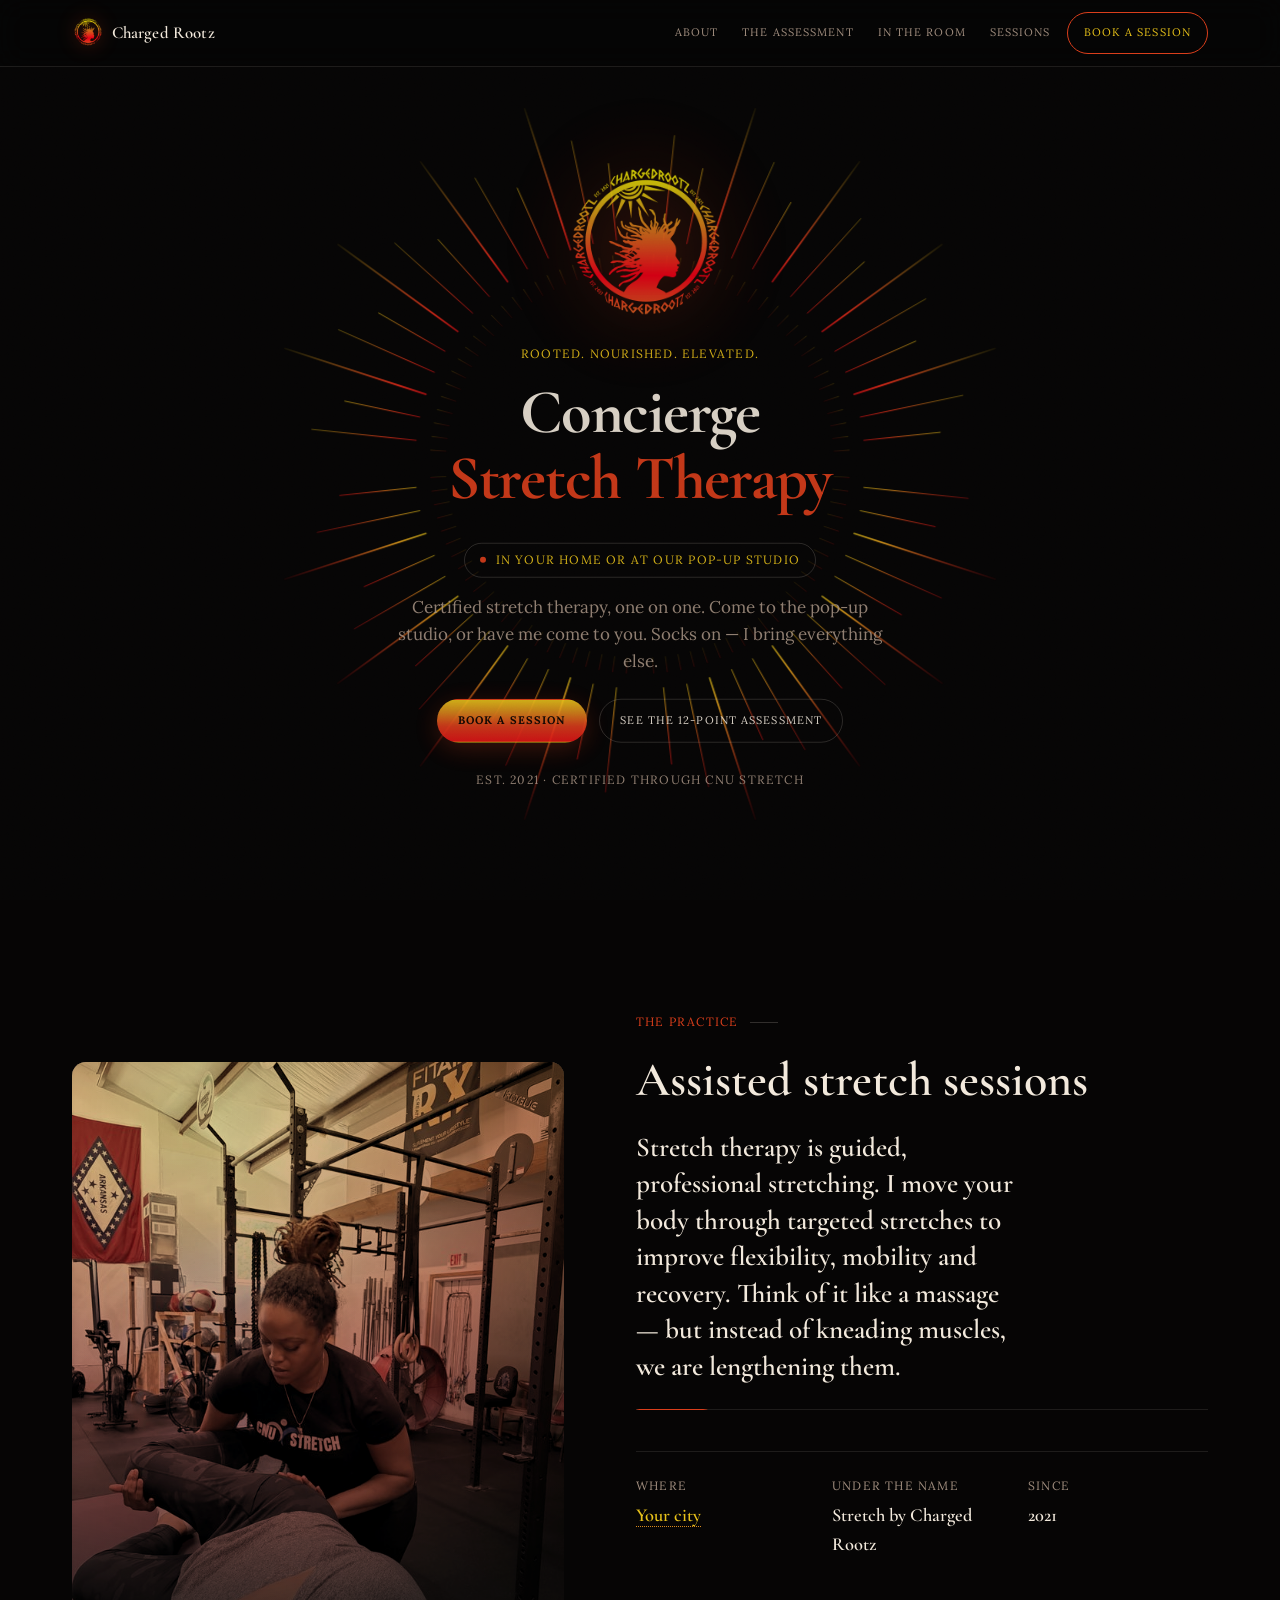
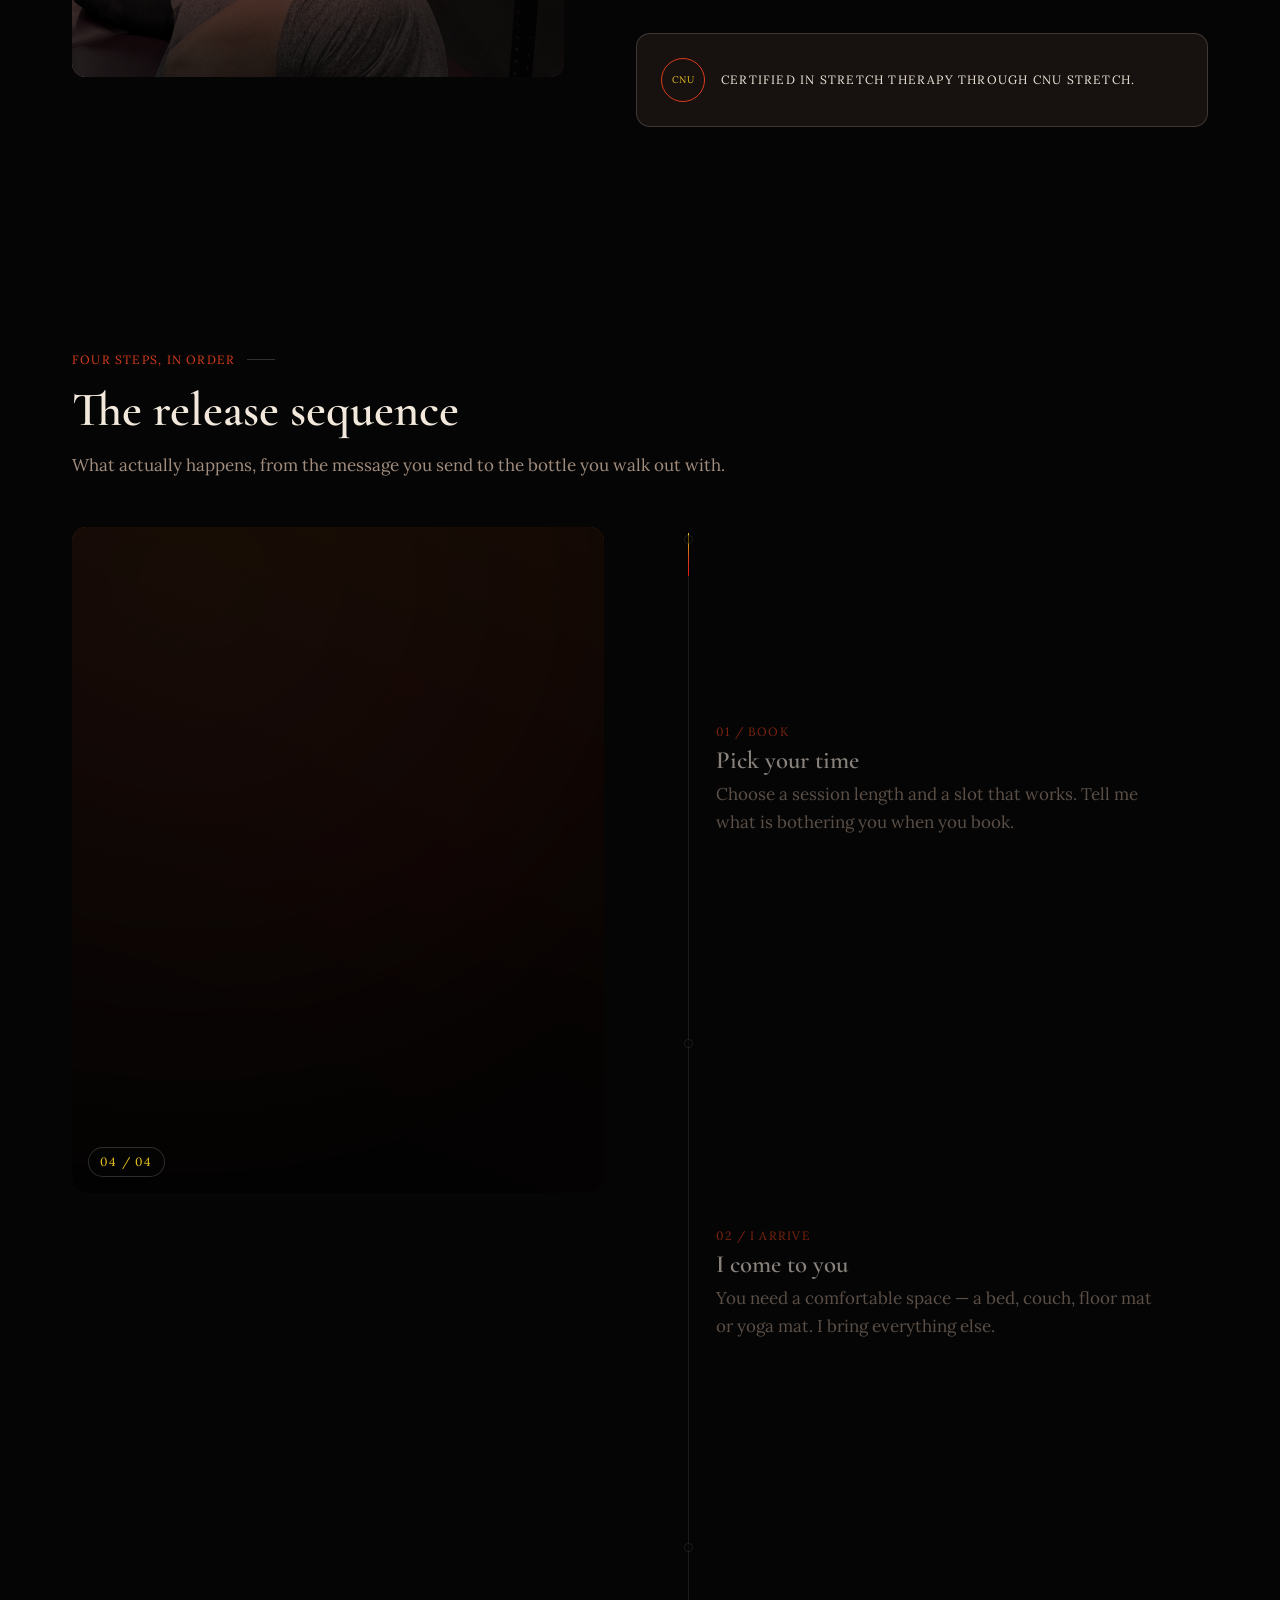
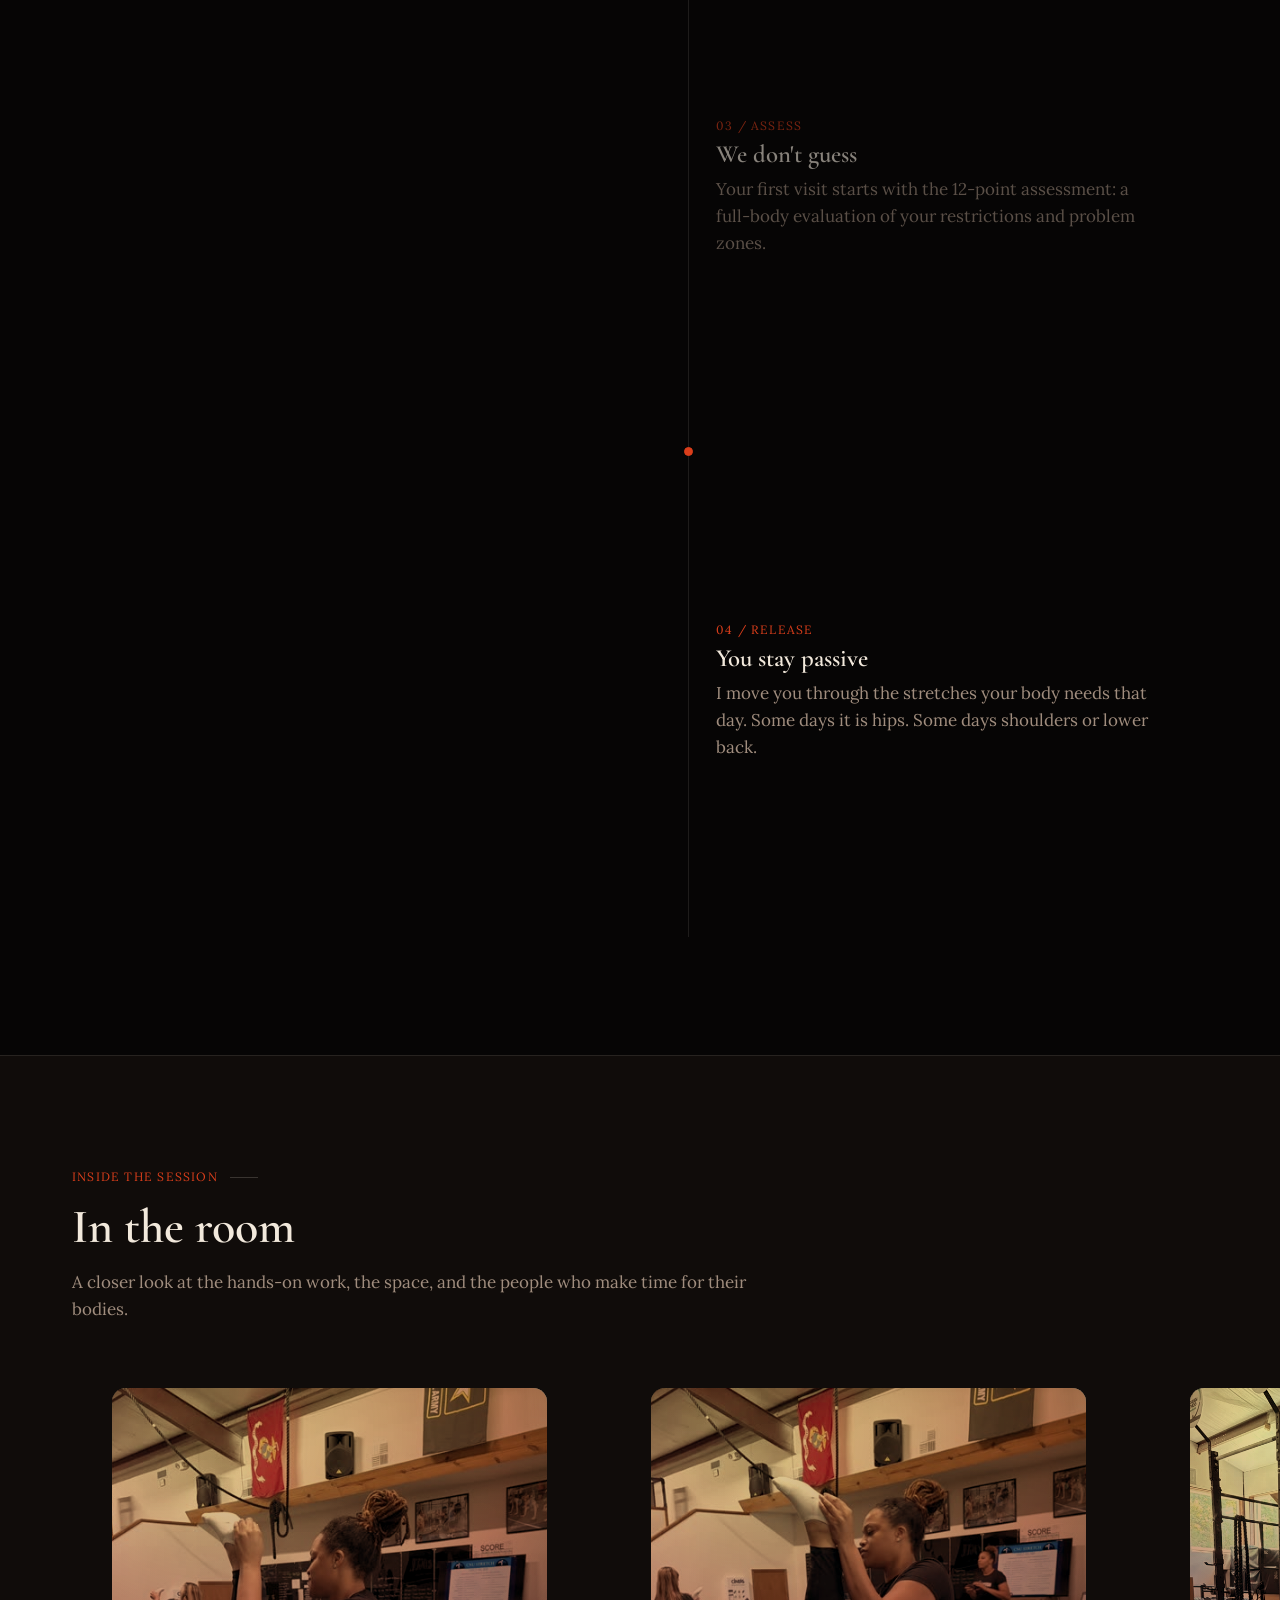
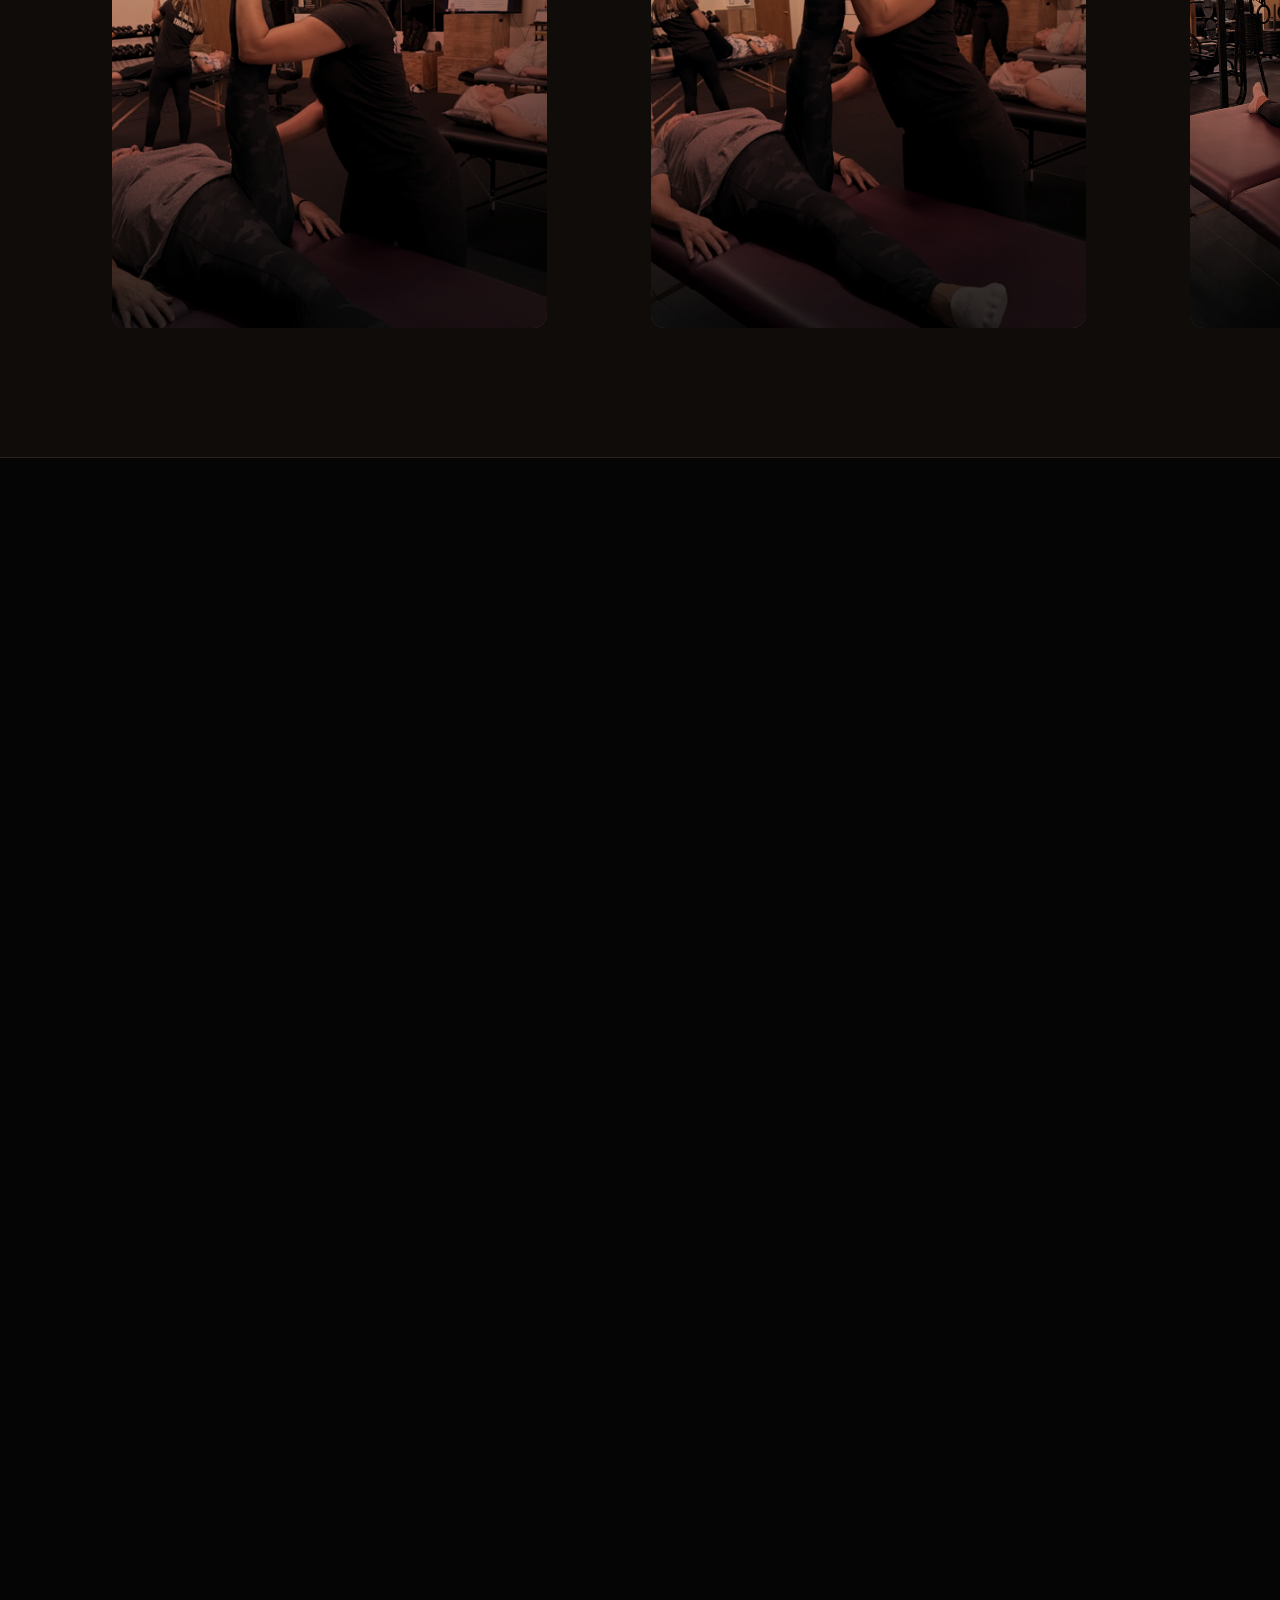
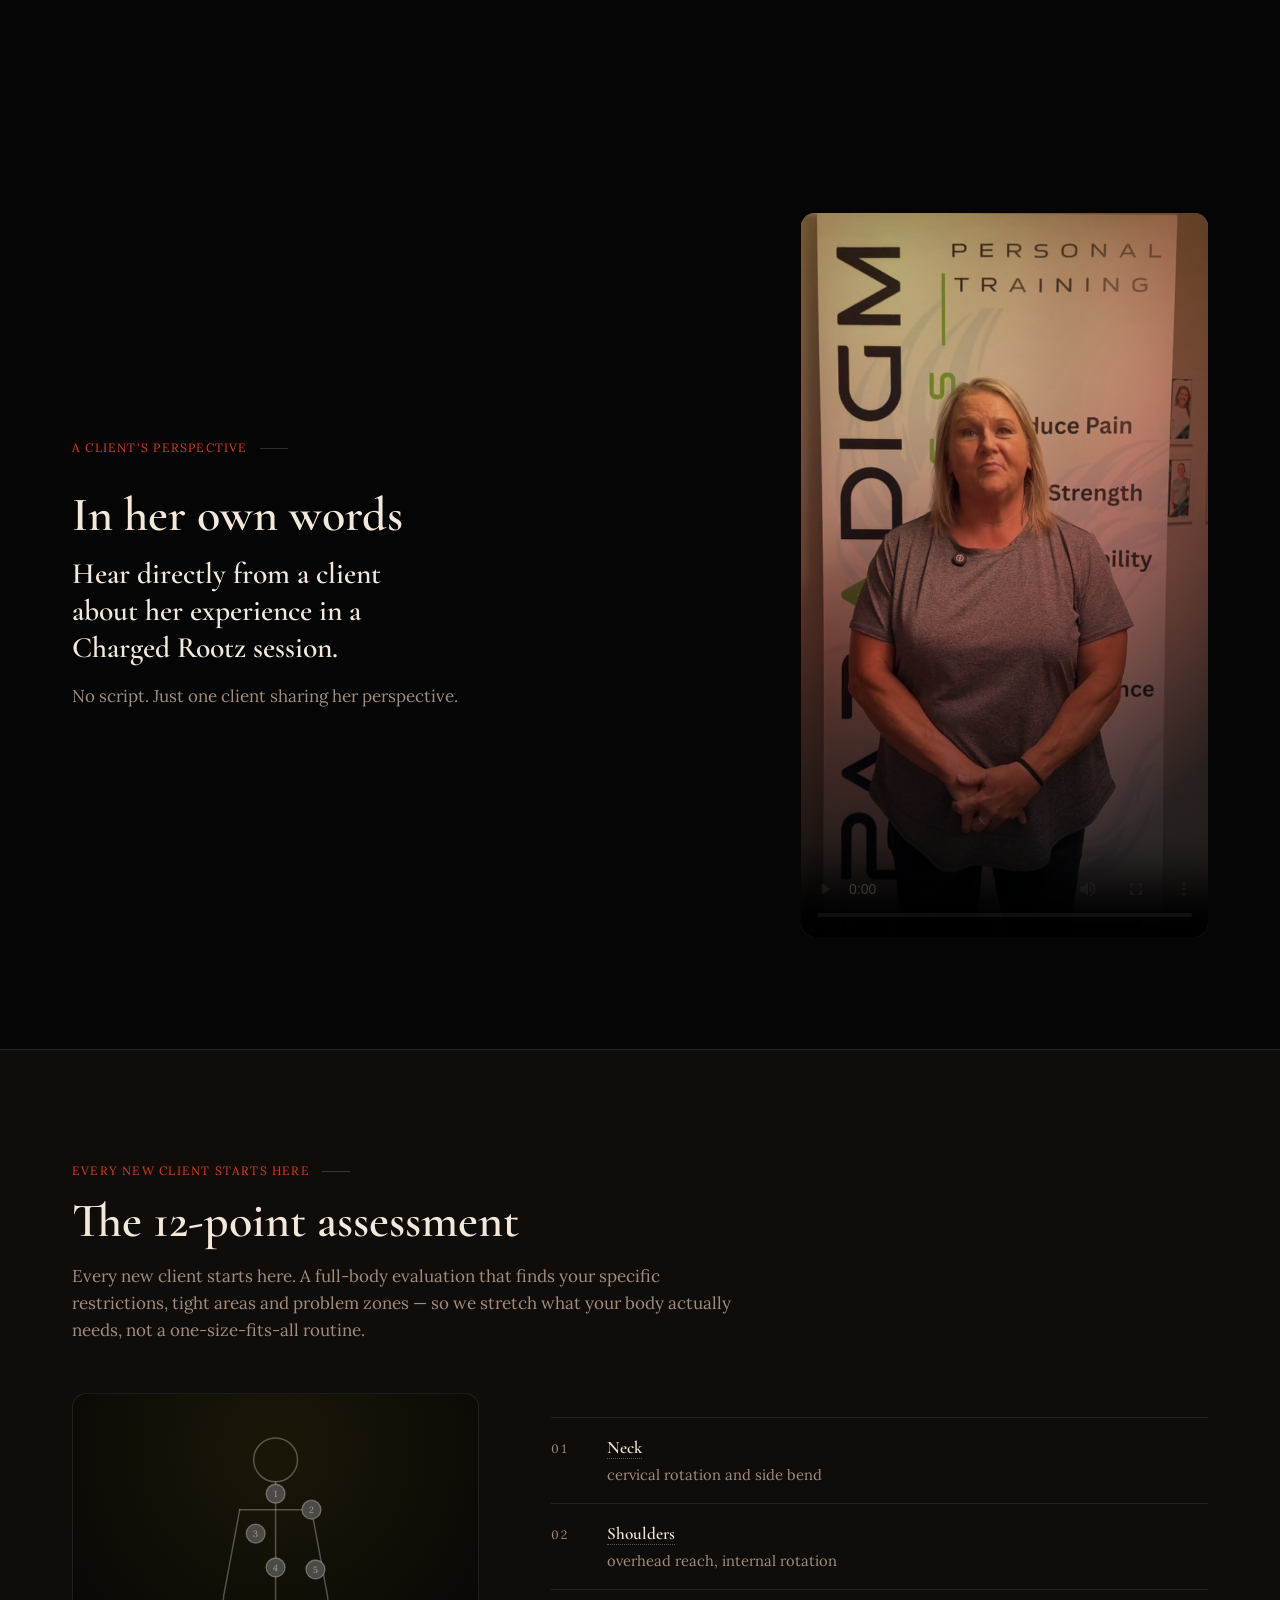
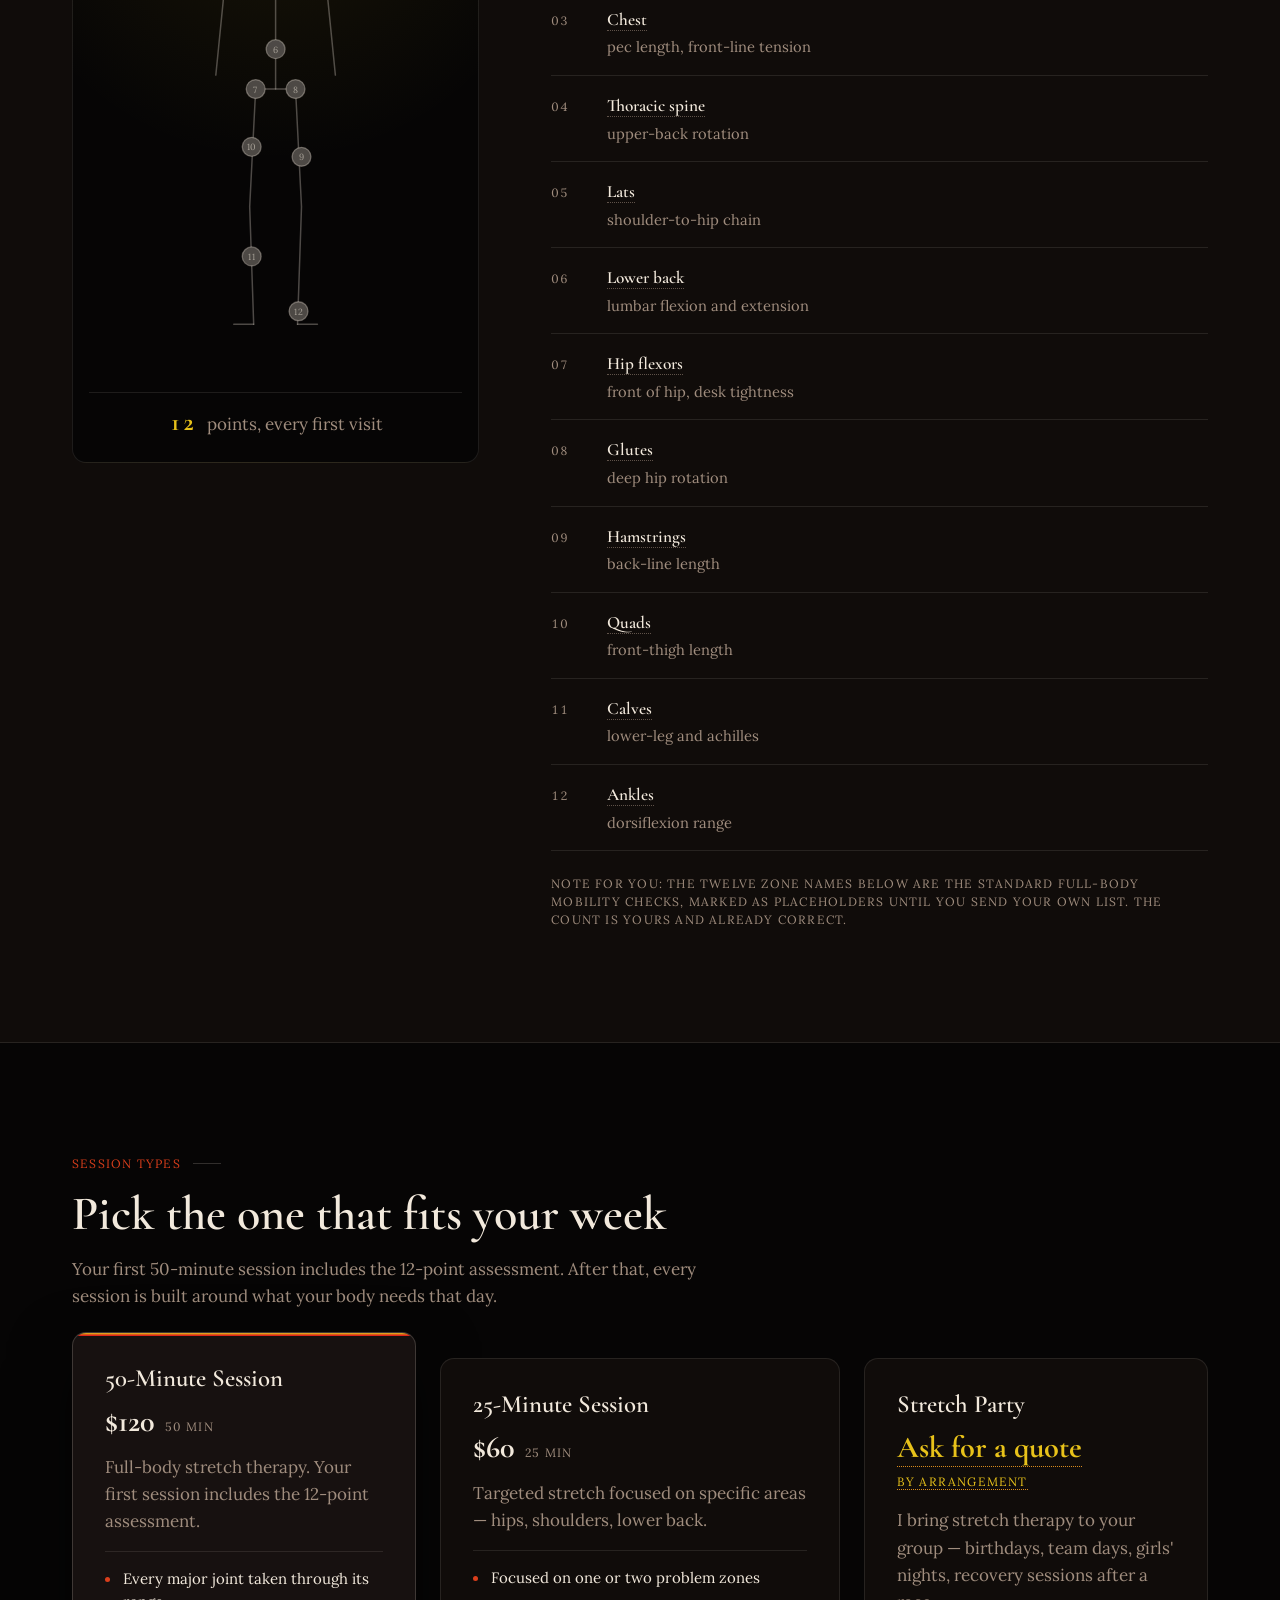
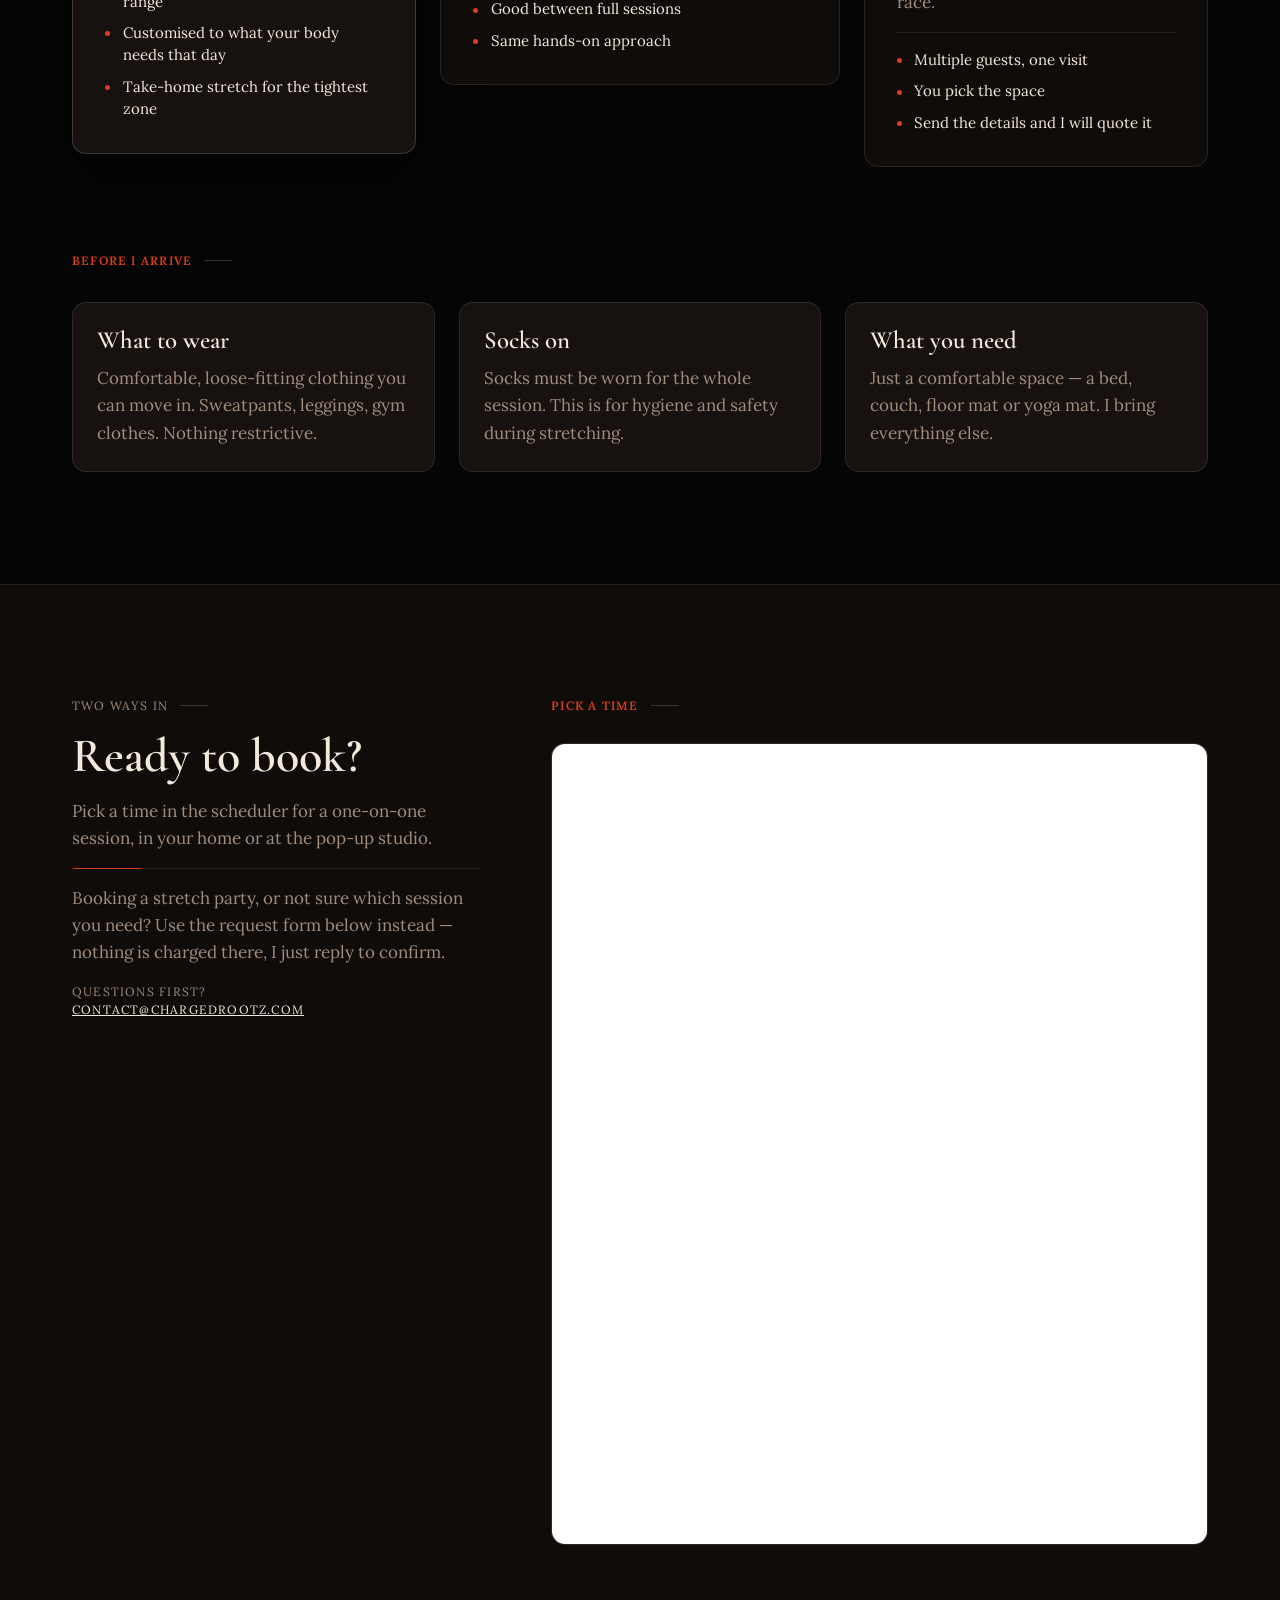
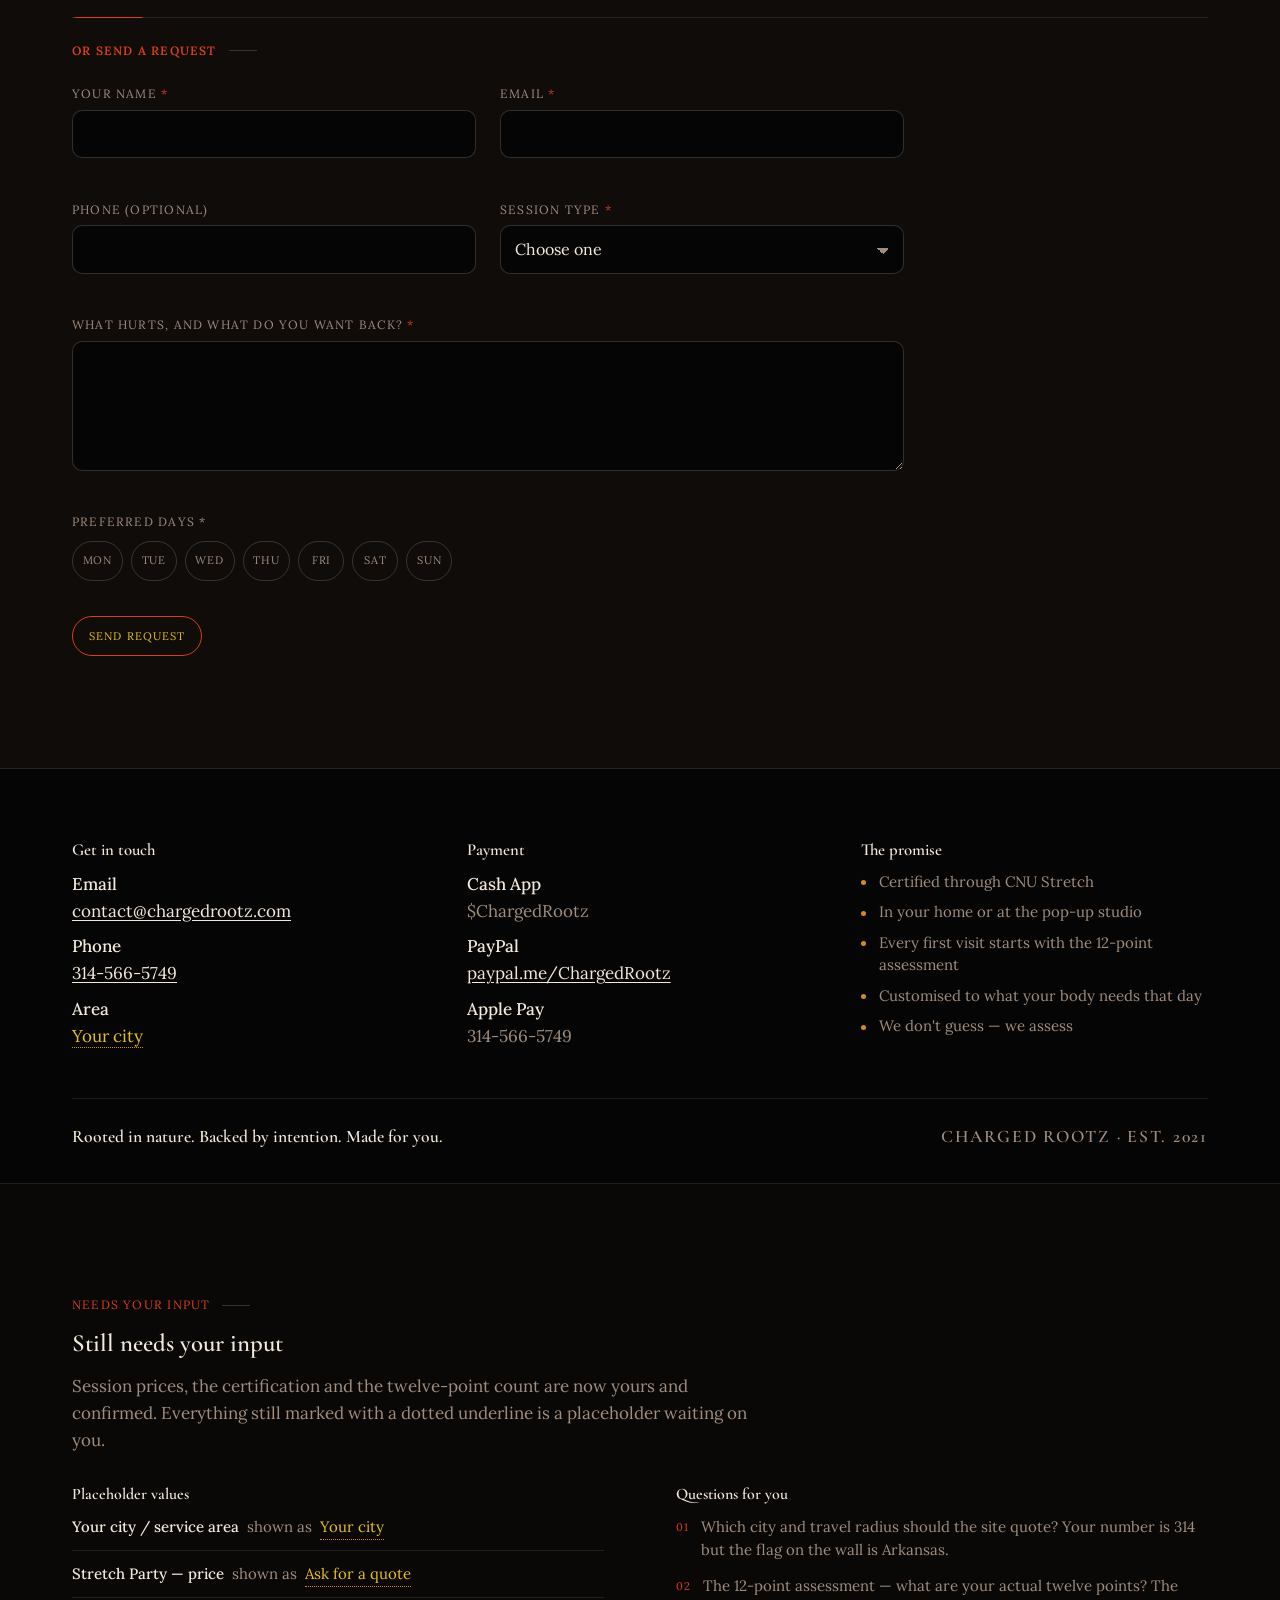
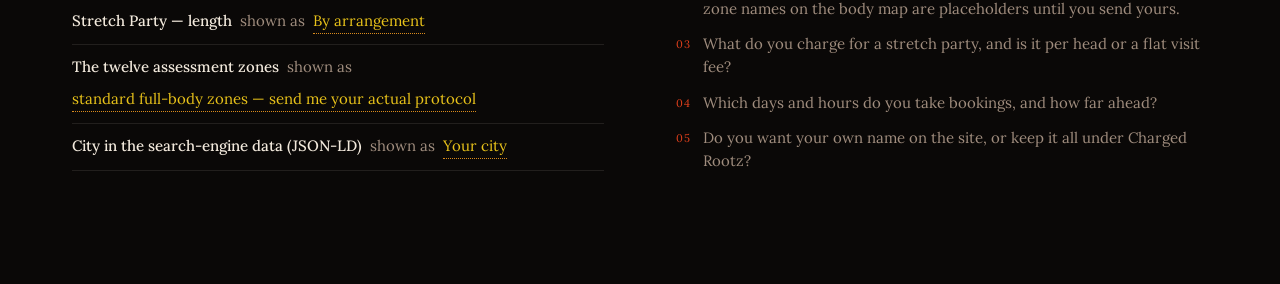
==== index.html @ 7d94127f "Add client media gallery and elegant typography" ====
<!doctype html>
<html lang="en" style="color-scheme:dark">
<head>
<meta charset="utf-8">
<meta name="viewport" content="width=device-width, initial-scale=1">
<!-- REVIEW BUILD ONLY - delete this line before going live on chargedrootz.com -->
<meta name="robots" content="noindex, nofollow">
<title>Charged Rootz — Concierge Stretch Therapy</title>
<meta name="description" content="Concierge stretch therapy in your home or at the pop-up studio. A certified stretch therapist moves your body through targeted stretches for flexibility, mobility and recovery. Every new client starts with a 12-point assessment.">
<meta name="theme-color" content="#060505">

<meta property="og:type" content="website">
<meta property="og:site_name" content="Charged Rootz">
<meta property="og:title" content="Charged Rootz — Concierge Stretch Therapy">
<meta property="og:description" content="In your home or at our pop-up studio. Rooted. Nourished. Elevated.">
<meta property="og:image" content="assets/img/logo-768.png">
<meta name="twitter:card" content="summary_large_image">
<meta name="twitter:title" content="Charged Rootz — Concierge Stretch Therapy">
<meta name="twitter:description" content="In your home or at our pop-up studio. Rooted. Nourished. Elevated.">
<meta name="twitter:image" content="assets/img/logo-768.png">

<link rel="icon" href="assets/img/logo-128.png" type="image/png">

<link rel="preconnect" href="https://fonts.googleapis.com">
<link rel="preconnect" href="https://fonts.gstatic.com" crossorigin>
<link href="https://fonts.googleapis.com/css2?family=Cormorant+Garamond:wght@500;600;700&family=Lora:wght@400;500;600;700&display=swap" rel="stylesheet">

<link rel="stylesheet" href="assets/css/ember.css">

<link rel="preload" as="image" href="assets/img/logo-alpha-768.png" fetchpriority="high">

<script>
/* Pre-hide the hero so the ignition timeline cannot flash unstyled content.
   Skipped entirely under reduced motion, and released by a failsafe timer if
   GSAP never arrives — the hero must never be permanently blank. */
(function () {
  var mq = window.matchMedia && window.matchMedia("(prefers-reduced-motion: reduce)");
  if (mq && mq.matches) { return; }
  var el = document.documentElement;
  el.className += " pre-ignite";
  setTimeout(function () { el.classList.remove("pre-ignite"); }, 1600);
})();
</script>

<!-- Motion libraries. Deferred: nothing on this page depends on them for content. -->
<script src="assets/vendor/gsap.min.js" defer></script>
<script src="assets/vendor/ScrollTrigger.min.js" defer></script>
<script src="assets/vendor/lenis.min.js" defer></script>

<script type="application/ld+json">
{
  "@context": "https://schema.org",
  "@graph": [
    {
      "@type": "LocalBusiness",
      "@id": "#chargedrootz",
      "name": "Charged Rootz",
      "slogan": "Rooted. Nourished. Elevated.",
      "description": "Concierge stretch therapy, delivered in the customer's own home or at the pop-up studio.",
      "foundingDate": "2021",
      "email": "contact@chargedrootz.com",
      "telephone": "+1-314-566-5749",
      "image": "assets/img/logo-768.png",
      "priceRange": "$60-$120",
      "address": {
        "@type": "PostalAddress",
        "addressLocality": "Your city",
        "addressCountry": "US"
      },
      "paymentAccepted": "Cash App, PayPal, Apple Pay"
    },
    {
      "@type": "Service",
      "name": "Stretch by Charged Rootz",
      "serviceType": "Stretch therapy",
      "provider": { "@id": "#chargedrootz" },
      "description": "Concierge stretch therapy delivered at the customer's own location by a therapist certified through CNU Stretch. Every new client begins with a 12-point full-body assessment.",
      "areaServed": { "@type": "City", "name": "Your city" },
      "hasOfferCatalog": {
        "@type": "OfferCatalog",
        "name": "Stretch therapy sessions",
        "itemListElement": [
          { "@type": "Offer", "name": "50-Minute Session", "price": "120", "priceCurrency": "USD",
            "description": "Full-body stretch therapy. First session includes the 12-point assessment." },
          { "@type": "Offer", "name": "25-Minute Session", "price": "60", "priceCurrency": "USD",
            "description": "Targeted stretch focused on specific areas." }
        ]
      }
    }
  ]
}
</script>

<style>
/* pre-ignition: hero children wait for the timeline (see head guard) */
.pre-ignite .hero__sun,
.pre-ignite .hero__logo,
.pre-ignite .hero__tag,
.pre-ignite .hero__h1,
.pre-ignite .hero__lede,
.pre-ignite .hero__concierge,
.pre-ignite .hero__cta,
.pre-ignite .hero__meta{opacity:0}

/* ---------- hero ---------- */
.hero{
  position:relative;
  min-height:calc(100svh - var(--chrome));
  display:grid;place-items:center;
  padding-block:var(--s-7) var(--s-8);
  overflow:hidden;
  text-align:center;
}
.hero::after{ /* deep ember floor, keeps the corona from floating */
  content:"";position:absolute;inset:auto 0 0 0;height:38%;
  background:linear-gradient(180deg,rgba(6,5,5,0),rgba(6,5,5,.9) 60%,var(--void));
  pointer-events:none;
}
.hero__inner{position:relative;z-index:2;display:grid;gap:var(--s-5);justify-items:center}
.hero__sun{
  position:absolute;z-index:1;top:50%;left:50%;
  width:min(148vw,900px);aspect-ratio:1;
  transform:translate(-50%,-58%);
  pointer-events:none;
}
@media (min-width:768px){ .hero__sun{transform:translate(-50%,-54%)} }
.corona-outer{animation:spin 90s linear infinite;transform-origin:300px 300px}
.corona-inner{animation:spin 140s linear infinite reverse;transform-origin:300px 300px}
@keyframes spin{to{transform:rotate(360deg)}}

.hero__logo{
  width:clamp(150px,32vw,246px);height:auto;
  filter:drop-shadow(0 0 46px rgba(218,62,27,.42));
}
.hero__tag{color:var(--gold)}
.hero__h1{font-size:var(--t-hero);max-width:15ch}
.hero__h1 em{font-style:normal;color:var(--flame)}
.hero__lede{color:var(--muted);max-width:46ch;margin-inline:auto}
.hero__cta{display:flex;flex-wrap:wrap;gap:var(--s-3);justify-content:center;margin-top:var(--s-2)}
.hero__meta{color:var(--muted);margin-top:var(--s-4)}

/* On a short laptop the stacked hero pushes "Book a session" under the fold.
   Tighten the mark and the vertical rhythm rather than shrinking the headline. */
@media (max-height:900px) and (min-width:768px){
  .hero{padding-block:var(--s-6) var(--s-6)}
  .hero__inner{gap:var(--s-4)}
  .hero__logo{width:clamp(120px,18vh,190px)}
  .hero__h1{font-size:clamp(2rem,6.4vw,3.9rem)}
  .hero__meta{margin-top:var(--s-3)}
}
@media (max-height:740px) and (min-width:768px){
  .hero__logo{width:clamp(96px,14vh,140px)}
  .hero__lede{max-width:56ch}
}

/* ---------- the practice ---------- */
.practice__grid{display:grid;gap:var(--s-6);align-items:center}
@media (min-width:900px){
  .practice__grid{grid-template-columns:minmax(0,.86fr) minmax(0,1fr);gap:var(--s-8)}
}
.practice__photo{aspect-ratio:4/5}
.practice__body{display:grid;gap:var(--s-5)}
.practice__quote{
  font-family:var(--f-display);font-weight:600;
  font-size:clamp(1.25rem,2.4vw,1.7rem);line-height:1.34;
  max-width:30ch;
}
.practice__quote span{color:var(--muted)}
.facts{display:grid;gap:var(--s-4);border-top:1px solid var(--hair);padding-top:var(--s-5)}
@media (min-width:520px){ .facts{grid-template-columns:repeat(3,minmax(0,1fr))} }
.fact dt{color:var(--muted);font-family:var(--f-micro);font-size:var(--t-micro);
  letter-spacing:.1em;text-transform:uppercase;margin-bottom:.35rem}
.fact dd{margin:0;font-family:var(--f-display);font-weight:600;font-size:1.15rem}

/* ---------- release sequence ---------- */
.seq{display:grid;gap:var(--s-6);margin-top:var(--s-7)}
@media (min-width:900px){
  .seq{grid-template-columns:minmax(0,1fr) minmax(0,1fr);gap:var(--s-8);align-items:start}
}
.seq__visual{position:relative}
.seq__frames{position:relative;aspect-ratio:5/4;border-radius:var(--radius);overflow:hidden;background:var(--panel)}
@media (min-width:900px){ .seq__frames{aspect-ratio:4/5} }
.seq__frame{position:absolute;inset:0;opacity:0}
.seq__frame:first-child{opacity:1}
.seq__count{
  position:absolute;z-index:3;left:var(--s-4);bottom:var(--s-4);
  color:var(--gold);background:rgba(6,5,5,.66);
  border:1px solid var(--hair-2);border-radius:999px;padding:.3rem .7rem;
}
.seq__list{position:relative;padding-left:2.5rem}
.seq__spine{position:absolute;left:.75rem;top:.4rem;bottom:.4rem;width:1px;background:var(--hair)}
.seq__spine-fill{
  position:absolute;inset:0;width:1px;background:var(--grad);
  transform:scaleY(0);transform-origin:top center;
}
.seq__steps{display:grid;gap:var(--s-7)}
.seq__step{position:relative}
.seq__dot{
  position:absolute;left:-2rem;top:.5rem;width:9px;height:9px;border-radius:50%;
  background:var(--void);border:1px solid var(--hair-2);
}
.seq__k{color:var(--flame);display:block;margin-bottom:.4rem}
.seq__t{font-size:var(--t-h3);margin-bottom:.5rem}
.seq__d{color:var(--muted);max-width:40ch}

/* enhanced (JS + motion allowed) */
.seq.is-enhanced .seq__visual{position:sticky;top:calc(var(--chrome) + 1.5rem)}
.seq.is-enhanced .seq__frames{max-height:34vh}
.seq.is-enhanced .seq__steps{gap:0}
.seq.is-enhanced .seq__step{
  min-height:56vh;display:flex;flex-direction:column;justify-content:center;
  opacity:.55;transition:opacity .45s ease;
}
.seq.is-enhanced .seq__step.is-active{opacity:1}
.seq.is-enhanced .seq__step.is-active .seq__dot{background:var(--flame);border-color:var(--flame)}
@media (min-width:900px){
  .seq.is-enhanced .seq__frames{max-height:none;height:min(74vh,720px);aspect-ratio:auto}
}

/* ---------- in the room ---------- */
.moments{overflow:clip;background:var(--panel);border-block:1px solid var(--hair)}
.moments__viewport{margin-top:var(--s-7);overflow-x:auto;scroll-snap-type:x mandatory;scrollbar-width:none}
.moments__viewport::-webkit-scrollbar{display:none}
.moments__track{display:flex;gap:var(--s-4);width:max-content;padding-inline:var(--s-5) var(--s-8)}
.moments__track > li{scroll-snap-align:center}
.moments__card{width:clamp(260px,78vw,430px);aspect-ratio:4/5}
.moments__card--portrait{aspect-ratio:3/4}
@media (min-width:768px){
  .moments__track{gap:var(--s-5);padding-inline:var(--s-6) var(--s-8)}
  .moments__card{width:clamp(310px,43vw,520px)}
}
@media (min-width:900px){
  .moments{min-height:100svh;display:grid;align-content:center}
  .moments__viewport{overflow:hidden}
  .moments__track{padding-inline:max(var(--s-6),calc((100vw - var(--maxw))/2 + var(--s-6)))}
  .moments__card{width:clamp(360px,34vw,500px);height:min(60vh,640px);aspect-ratio:auto}
  .moments__card--portrait{width:clamp(300px,27vw,410px)}
}

/* ---------- client story ---------- */
.story{background:var(--void)}
.story__grid{display:grid;gap:var(--s-6);align-items:center}
.story__copy{display:grid;gap:var(--s-4)}
.story__lede{font-family:var(--f-display);font-weight:600;font-size:clamp(1.35rem,2.6vw,1.85rem);line-height:1.25;max-width:23ch}
.story__video{width:min(100%,390px);aspect-ratio:9/16;margin-inline:auto!important;background:var(--panel-2)}
.story__video video{display:block;width:100%;height:100%;object-fit:cover}
@media (min-width:800px){
  .story__grid{grid-template-columns:minmax(0,1fr) minmax(300px,.62fr);gap:var(--s-8)}
  .story__video{justify-self:end;width:min(100%,420px)}
}

/* ---------- sessions ---------- */
.sessions__grid{display:grid;gap:var(--s-5);margin-top:var(--s-7)}
@media (min-width:900px){
  .sessions__grid{
    grid-template-columns:minmax(0,1fr) minmax(0,1.16fr) minmax(0,1fr);
    gap:var(--s-5);align-items:start;
  }
}
.card{
  position:relative;background:var(--panel);border:1px solid var(--hair);
  border-radius:var(--radius);padding:var(--s-5);display:grid;gap:var(--s-4);
}
@media (min-width:900px){ .card{padding:var(--s-6)} }
.card--featured{
  background:var(--panel-2);border-color:var(--hair-2);overflow:hidden;
  box-shadow:0 24px 60px rgba(0,0,0,.5);
}
@media (min-width:900px){ .card--featured{transform:translateY(-26px)} }
.card--featured::before{
  content:"";position:absolute;inset:0 0 auto 0;height:3px;background:var(--grad);
}
.card__flag{color:var(--gold)}
.card__name{font-size:var(--t-h3)}
.card__meta{display:flex;flex-wrap:wrap;align-items:baseline;gap:.6rem}
.card__price{font-family:var(--f-display);font-weight:800;font-size:1.9rem;line-height:1}
.card__dur{color:var(--muted)}
.card__desc{color:var(--muted)}
.card__inc{display:grid;gap:.55rem;border-top:1px solid var(--hair);padding-top:var(--s-4)}
.card__inc li{position:relative;padding-left:1.1rem;font-size:.9375rem;line-height:1.5}
.card__inc li::before{
  content:"";position:absolute;left:0;top:.62em;width:5px;height:5px;
  border-radius:50%;background:var(--flame);
}

/* ---------- acuity scheduler ---------- */
.sched{display:grid;gap:var(--s-3)}
.sched__frame{
  position:relative;
  border:1px solid var(--hair);border-radius:var(--radius);
  background:var(--panel-2);overflow:hidden;min-height:320px;
}
.sched__frame iframe{display:block;width:100%;border:0;background:#fff}
/* Acuity renders on a white ground; a hairline keeps it from floating on the void. */
.sched__frame::after{
  content:"";position:absolute;inset:0;pointer-events:none;
  border-radius:var(--radius);box-shadow:inset 0 0 0 1px rgba(242,233,220,.10);
}
.sched__fallback{display:grid;place-items:center;gap:var(--s-4);padding:var(--s-7);text-align:center}
.sched__fallback p{color:var(--muted);max-width:34ch}
.book__form{max-width:52rem}

/* ---------- booking ---------- */
.book{background:var(--panel);border-top:1px solid var(--hair);border-bottom:1px solid var(--hair)}
.book__grid{display:grid;gap:var(--s-6)}
@media (min-width:900px){
  .book__grid{grid-template-columns:minmax(0,.62fr) minmax(0,1fr);gap:var(--s-8);align-items:start}
}
.book__aside{display:grid;gap:var(--s-4)}
.book__aside p{color:var(--muted);max-width:38ch}
.form{display:grid;gap:var(--s-5)}
.row{display:grid;gap:var(--s-5)}
@media (min-width:640px){ .row--2{grid-template-columns:repeat(2,minmax(0,1fr))} }
.field{display:grid;gap:.4rem}
.field label{font-family:var(--f-micro);font-size:var(--t-micro);letter-spacing:.1em;
  text-transform:uppercase;color:var(--muted)}
.field .req{color:var(--flame)}
.field input,.field select,.field textarea{
  width:100%;min-height:48px;padding:.7rem .85rem;
  background:var(--void);color:var(--bone);
  border:1px solid var(--hair-2);border-radius:10px;
  font-family:var(--f-body);font-size:1rem;line-height:1.5;
}
.field textarea{min-height:130px;resize:vertical}
.field select{appearance:none;background-image:linear-gradient(45deg,transparent 50%,var(--muted) 50%),linear-gradient(135deg,var(--muted) 50%,transparent 50%);background-position:calc(100% - 20px) 22px,calc(100% - 14px) 22px;background-size:6px 6px,6px 6px;background-repeat:no-repeat;padding-right:2.5rem}
.field input:focus,.field select:focus,.field textarea:focus{border-color:var(--flame);outline-offset:1px}
.field [aria-invalid="true"]{border-color:var(--crimson)}
.field__err{color:var(--c-crimson-t);font-family:var(--f-micro);font-size:.6875rem;
  letter-spacing:.08em;text-transform:uppercase;min-height:1em}
.days{border:0;margin:0;padding:0}
.days legend{font-family:var(--f-micro);font-size:var(--t-micro);letter-spacing:.1em;
  text-transform:uppercase;color:var(--muted);padding:0;margin-bottom:.6rem}
.days__set{display:flex;flex-wrap:wrap;gap:.5rem}
.day{position:relative}
.day input{position:absolute;opacity:0;width:100%;height:100%;margin:0;cursor:pointer}
.day span{
  display:flex;align-items:center;justify-content:center;
  min-width:46px;min-height:40px;padding:0 .6rem;border-radius:999px;
  border:1px solid var(--hair-2);font-family:var(--f-micro);font-size:.6875rem;
  letter-spacing:.08em;text-transform:uppercase;color:var(--muted);
  transition:border-color .16s ease,color .16s ease;
}
.day input:checked + span{border-color:var(--flame);color:var(--gold)}
.day input:focus-visible + span{outline:2px solid var(--gold);outline-offset:3px}
.form__foot{display:grid;gap:var(--s-3)}
@media (min-width:520px){ .form__foot{grid-template-columns:auto minmax(0,1fr);align-items:center;gap:var(--s-4)} }
.form__status{font-family:var(--f-micro);font-size:var(--t-micro);letter-spacing:.06em;
  color:var(--muted);text-transform:none;line-height:1.5}
.form__status[data-tone="ok"]{color:var(--c-green-t)}
.form__status[data-tone="err"]{color:var(--c-crimson-t)}

/* ---------- legend ---------- */
.legend{background:#0A0807;border-top:1px solid var(--hair)}
.legend__grid{display:grid;gap:var(--s-6);margin-top:var(--s-6)}
@media (min-width:860px){ .legend__grid{grid-template-columns:repeat(2,minmax(0,1fr));gap:var(--s-8)} }
.legend h2{font-size:var(--t-h3)}
.legend h3{font-size:1rem;margin-bottom:var(--s-3)}
.legend__list{display:grid;gap:.65rem}
.legend__list li{
  display:flex;flex-wrap:wrap;gap:.5rem;align-items:baseline;
  padding-bottom:.65rem;border-bottom:1px solid var(--hair);color:var(--muted);font-size:.9375rem;
}
.legend__list b{color:var(--bone);font-weight:500}
.legend__q{display:grid;gap:.75rem;counter-reset:q}
.legend__q li{
  display:grid;grid-template-columns:auto minmax(0,1fr);gap:.75rem;
  color:var(--muted);font-size:.9375rem;line-height:1.55;
}
.legend__q li::before{
  counter-increment:q;content:counter(q,decimal-leading-zero);
  font-family:var(--f-micro);font-size:.6875rem;letter-spacing:.1em;color:var(--flame);
  padding-top:.25rem;
}


/* ==========================================================================
   SIGNATURE — THE 12-POINT ASSESSMENT
   Her practice's one ownable ritual. A hand-placed body map whose twelve
   points ignite in order as you scroll, ember -> gold, echoing the corona.
   The count (12) is hers and confirmed; the zone names are .tbd until she
   sends her own protocol.
   ========================================================================== */
.assess{background:var(--panel);border-top:1px solid var(--hair);border-bottom:1px solid var(--hair)}
.assess__grid{display:grid;gap:var(--s-7)}
@media (min-width:900px){
  /* asymmetric on purpose — the figure is the quieter half */
  .assess__grid{grid-template-columns:minmax(0,.62fr) minmax(0,1fr);gap:var(--s-8);align-items:start}
}

.assess__stage{
  position:relative;
  border:1px solid var(--hair);
  border-radius:var(--radius);
  background:
    radial-gradient(120% 76% at 50% 8%, rgba(232,194,26,.09), transparent 62%),
    var(--void);
  padding:var(--s-5) var(--s-4);
  overflow:hidden;
}
@media (min-width:900px){ .assess__stage{position:sticky;top:calc(var(--chrome) + var(--s-5))} }

.assess__fig{display:block;width:100%;height:auto;max-height:62vh;margin-inline:auto}
.assess__body{fill:none;stroke:var(--bone);stroke-opacity:.30;stroke-width:1.5;stroke-linecap:round;stroke-linejoin:round}

/* each point: a dim ring that ignites */
.apt__halo{fill:var(--flame);opacity:0;transform-box:fill-box;transform-origin:center}
.apt__ring{fill:var(--void);stroke:var(--bone);stroke-opacity:.34;stroke-width:1.3}
.apt__core{fill:var(--bone);fill-opacity:.30}
.apt__num{
  font-family:var(--f-micro);font-size:9px;letter-spacing:.04em;
  fill:var(--bone);fill-opacity:.55;text-anchor:middle;dominant-baseline:central;
  paint-order:stroke;
}
.apt.is-lit .apt__halo{opacity:.30}
.apt.is-lit .apt__ring{stroke:var(--gold);stroke-opacity:1}
.apt.is-lit .apt__core{fill:var(--gold);fill-opacity:1}
.apt.is-lit .apt__num{fill:#160A05;fill-opacity:1}
.js-motion .apt__halo,
.js-motion .apt__ring,
.js-motion .apt__core,
.js-motion .apt__num{transition:opacity .34s ease,stroke-opacity .34s ease,fill-opacity .34s ease,stroke .34s ease,fill .34s ease}

/* readout under the figure */
.assess__readout{
  display:flex;align-items:baseline;justify-content:center;gap:var(--s-3);
  margin-top:var(--s-4);padding-top:var(--s-4);border-top:1px solid var(--hair);
  min-height:2.4em;
}
.assess__readout b{
  font-family:var(--f-display);font-size:1.6rem;font-weight:800;color:var(--gold);
  font-variant-numeric:tabular-nums;line-height:1;
}
.assess__readout span{color:var(--muted)}

/* the twelve zones */
.zones{counter-reset:zone;display:grid;gap:0;margin-top:var(--s-5)}
.zone{
  display:grid;grid-template-columns:2.5rem minmax(0,1fr);gap:var(--s-4);
  align-items:baseline;padding-block:var(--s-4);
  border-top:1px solid var(--hair);
}
.zone:last-child{border-bottom:1px solid var(--hair)}
.zone__n{
  font-family:var(--f-micro);font-size:var(--t-micro);letter-spacing:.1em;
  color:var(--muted);font-variant-numeric:tabular-nums;
}
.zone__n::before{counter-increment:zone;content:counter(zone,decimal-leading-zero)}
.zone__t{font-family:var(--f-display);font-size:1.08rem;font-weight:600;line-height:1.25}
.zone__s{display:block;color:var(--muted);font-size:.92rem;margin-top:.15rem}
.js-motion .zone{transition:background-color .3s ease,border-color .3s ease}
.js-motion .zone__n,.js-motion .zone__t{transition:color .3s ease}
/* Inside the zone list the dotted underline alone carries "placeholder" —
   the gold .tbd colour would otherwise make every zone read as already lit. */
.zone .tbd{color:inherit;border-bottom-color:rgba(160,141,126,.55)}
.zone.is-lit .tbd{border-bottom-color:var(--amber)}
.zone.is-lit{background:linear-gradient(90deg,rgba(232,194,26,.07),transparent 62%)}
.zone.is-lit .zone__n{color:var(--gold)}
.zone.is-lit .zone__t{color:var(--gold)}

/* ---------- prep: what to wear / socks / what you need ---------- */
.prep{display:grid;gap:var(--s-5);margin-top:var(--s-6)}
@media (min-width:760px){ .prep{grid-template-columns:repeat(3,minmax(0,1fr))} }
.prep__item{
  border:1px solid var(--hair);border-radius:var(--radius);
  background:var(--panel-2);padding:var(--s-5);
}
.prep__item h3{font-size:var(--t-h3);margin-bottom:var(--s-3)}
.prep__item p{color:var(--muted)}

/* ---------- certification ---------- */
.cert{
  display:flex;align-items:center;gap:var(--s-4);flex-wrap:wrap;
  margin-top:var(--s-6);padding:var(--s-5);
  border:1px solid var(--hair-2);border-radius:var(--radius);
  background:var(--panel-2);
}
.cert__seal{
  flex:0 0 auto;width:44px;height:44px;border-radius:50%;
  display:grid;place-items:center;
  border:1px solid var(--flame);color:var(--gold);
  font-family:var(--f-micro);font-size:.6rem;letter-spacing:.06em;
}
.cert p{margin:0}
.cert strong{color:var(--bone);font-weight:500}

/* ---------- concierge line in the hero ---------- */
.hero__concierge{
  display:inline-flex;align-items:center;gap:.6rem;
  margin-top:var(--s-4);padding:.45rem .95rem;
  border:1px solid var(--hair-2);border-radius:999px;
  color:var(--gold);
}
.hero__concierge::before{
  content:"";width:6px;height:6px;border-radius:50%;background:var(--flame);flex:0 0 auto;
}

/* ---------- interaction polish ---------- */
.card{transition:transform .22s cubic-bezier(.22,.61,.36,1),border-color .22s ease}
@media (hover:hover){
  .card:hover{transform:translateY(-3px);border-color:var(--hair-2)}
}

/* ---------- reveal (enhanced only) ---------- */
[data-reveal]{opacity:1}
.js-motion [data-reveal]{opacity:0;transform:translateY(22px)}

/* ---------- reduced motion ---------- */
@media (prefers-reduced-motion:reduce){
  *,*::before,*::after{
    animation-duration:.01ms !important;animation-iteration-count:1 !important;
    transition-duration:.01ms !important;scroll-behavior:auto !important;
  }
  .btn:hover{transform:none}
  .card:hover{transform:none}
  .js-motion [data-reveal]{opacity:1;transform:none}

  /* No scroll ignition here, so every assessment point must read as lit and
     the stage must not stick — nothing may be hidden behind motion. */
  .apt__ring{stroke:var(--gold);stroke-opacity:1}
  .apt__core{fill:var(--gold);fill-opacity:1}
  .apt__num{fill:#160A05;fill-opacity:1}
  .apt__halo{opacity:.22}
  .assess__stage{position:static}
}
</style>
</head>

<body>

<div class="grain" aria-hidden="true"></div>

<a class="skip" href="#main">Skip to content</a>

<header class="nav">
  <div class="wrap">
    <div class="nav__bar">
      <a class="nav__brand" href="#top">
        <img class="nav__mark" src="assets/img/logo-alpha-768.png" alt="" width="768" height="768" aria-hidden="true">
        <span class="nav__word">Charged Rootz</span>
      </a>
      <nav class="nav__links" aria-label="Sections">
        <a href="about.html">About</a>
        <a href="#assessment">The assessment</a>
        <a href="#moments">In the room</a>
        <a href="#sessions">Sessions</a>
      </nav>
      <a class="btn btn--wire" href="#book" data-book>Book a session</a>
    </div>
    <nav class="nav__strip" aria-label="Sections">
      <a href="about.html">About</a>
      <a href="#practice">The practice</a>
      <a href="#assessment">The assessment</a>
      <a href="#moments">In the room</a>
      <a href="#sessions">Sessions</a>
      <a href="#book">Book</a>
    </nav>
  </div>
</header>

<main id="main">
  <span id="top"></span>

  <!-- ===================== HERO ===================== -->
  <section class="hero" aria-labelledby="hero-h1">
    <svg class="hero__sun" viewBox="0 0 600 600" aria-hidden="true" focusable="false">
      <defs>
        <linearGradient id="coronaGrad" x1="0" y1="0" x2="0" y2="1">
          <stop offset="0%" stop-color="#E8C21A"></stop>
          <stop offset="28%" stop-color="#D98A1C"></stop>
          <stop offset="62%" stop-color="#DA3E1B"></stop>
          <stop offset="100%" stop-color="#E11417"></stop>
        </linearGradient>
        <radialGradient id="coronaFade" cx="50%" cy="50%" r="50%">
          <stop offset="42%" stop-color="#fff" stop-opacity="0"></stop>
          <stop offset="66%" stop-color="#fff" stop-opacity=".95"></stop>
          <stop offset="100%" stop-color="#fff" stop-opacity="0"></stop>
        </radialGradient>
        <mask id="coronaMask">
          <rect width="600" height="600" fill="url(#coronaFade)"></rect>
        </mask>
      </defs>
      <g mask="url(#coronaMask)">
        <g class="corona-outer" id="coronaOuter" stroke="url(#coronaGrad)" stroke-linecap="round" fill="none"></g>
        <g class="corona-inner" id="coronaInner" stroke="url(#coronaGrad)" stroke-linecap="round" fill="none" opacity=".5"></g>
      </g>
    </svg>

    <div class="hero__inner wrap">
      <img class="hero__logo" src="assets/img/logo-alpha-768.png"
           alt="Charged Rootz — a sun-crowned figure rooted in flame"
           width="768" height="768" fetchpriority="high" decoding="async">
      <p class="micro hero__tag" id="hero-tag">Rooted. Nourished. Elevated.</p>
      <h1 class="hero__h1" id="hero-h1">Concierge<br><em>Stretch Therapy</em></h1>
      <p class="micro hero__concierge">In Your Home or at Our Pop-Up Studio</p>
      <p class="hero__lede">Certified stretch therapy, one on one. Come to the pop-up studio, or have me come to you. Socks on &mdash; I bring everything else.</p>
      <div class="hero__cta">
        <a class="btn btn--grad" href="#book" data-book>Book a session</a>
        <a class="btn btn--ghost" href="#assessment">See the 12-point assessment</a>
      </div>
      <p class="micro hero__meta" id="hero-meta">Est.&nbsp;2021 · Certified through CNU&nbsp;Stretch</p>
    </div>
  </section>

  <!-- ===================== THE PRACTICE ===================== -->
  <section class="section" id="practice" aria-labelledby="practice-h">
    <div class="wrap">
      <div class="practice__grid">
        <figure class="frame practice__photo" style="margin:0">
          <img src="assets/img/stretch-2-1100.jpg"
               srcset="assets/img/stretch-2-640.jpg 640w, assets/img/stretch-2-1100.jpg 1100w"
               sizes="(min-width:900px) 44vw, 92vw"
               alt="Working a client through an assisted stretch, hands supporting the knee"
               width="1100" height="1375" loading="lazy" decoding="async">
        </figure>

        <div class="practice__body" data-reveal>
          <p class="micro eyebrow" id="practice-eyebrow">The practice</p>
          <h2 id="practice-h" style="font-size:var(--t-h2)">Assisted stretch sessions</h2>
          <p class="practice__quote" id="practice-blurb"></p>
          <hr class="rule">
          <dl class="facts">
            <div class="fact"><dt>Where</dt><dd id="fact-city"></dd></div>
            <div class="fact"><dt>Under the name</dt><dd id="fact-name"></dd></div>
            <div class="fact"><dt>Since</dt><dd id="fact-est"></dd></div>
          </dl>
          <div class="cert">
            <span class="cert__seal" aria-hidden="true">CNU</span>
            <p class="micro" id="certLine"></p>
          </div>
        </div>
      </div>
    </div>
  </section>

  <!-- ===================== RELEASE SEQUENCE ===================== -->
  <section class="section" id="sequence" aria-labelledby="seq-h">
    <div class="wrap">
      <p class="micro eyebrow">Four steps, in order</p>
      <h2 id="seq-h" style="font-size:var(--t-h2);margin-top:var(--s-4)">The release sequence</h2>
      <p class="muted measure" style="margin-top:var(--s-4)">What actually happens, from the message you send to the bottle you walk out with.</p>

      <div class="seq" id="seq">
        <div class="seq__visual">
          <div class="seq__frames" id="seqFrames"></div>
          <p class="micro seq__count" id="seqCount" aria-hidden="true">01 / 04</p>
        </div>
        <div class="seq__list">
          <div class="seq__spine" aria-hidden="true"><span class="seq__spine-fill" id="seqFill"></span></div>
          <ol class="seq__steps" id="seqSteps"></ol>
        </div>
      </div>
    </div>
  </section>


  <!-- ===================== IN THE ROOM ===================== -->
  <section class="section moments" id="moments" aria-labelledby="moments-h">
    <div class="wrap moments__head">
      <p class="micro eyebrow">Inside the session</p>
      <h2 id="moments-h" style="font-size:var(--t-h2);margin-top:var(--s-4)">In the room</h2>
      <p class="muted measure" style="margin-top:var(--s-4)">A closer look at the hands-on work, the space, and the people who make time for their bodies.</p>
    </div>

    <div class="moments__viewport" tabindex="0" aria-label="Photo gallery from Charged Rootz stretch sessions">
      <ol class="moments__track">
        <li><figure class="frame moments__card"><img src="assets/img/moments/moment-01-1600.jpg" srcset="assets/img/moments/moment-01-800.jpg 800w, assets/img/moments/moment-01-1600.jpg 1600w" sizes="(min-width:900px) 38vw, 78vw" width="1600" height="1200" loading="lazy" decoding="async" alt="A Charged Rootz stretch session in progress inside the gym"></figure></li>
        <li><figure class="frame moments__card"><img src="assets/img/moments/moment-02-1600.jpg" srcset="assets/img/moments/moment-02-800.jpg 800w, assets/img/moments/moment-02-1600.jpg 1600w" sizes="(min-width:900px) 38vw, 78vw" width="1600" height="1200" loading="lazy" decoding="async" alt="The stretch therapist guiding a client through a table stretch"></figure></li>
        <li><figure class="frame moments__card moments__card--portrait"><img src="assets/img/moments/moment-03-1600.jpg" srcset="assets/img/moments/moment-03-800.jpg 800w, assets/img/moments/moment-03-1600.jpg 1600w" sizes="(min-width:900px) 28vw, 70vw" width="1200" height="1600" loading="lazy" decoding="async" alt="A client receiving a supported leg stretch"></figure></li>
        <li><figure class="frame moments__card"><img src="assets/img/moments/moment-04-1600.jpg" srcset="assets/img/moments/moment-04-800.jpg 800w, assets/img/moments/moment-04-1600.jpg 1600w" sizes="(min-width:900px) 38vw, 78vw" width="1600" height="1200" loading="lazy" decoding="async" alt="A stretch session with the therapist supporting a client on the table"></figure></li>
        <li><figure class="frame moments__card moments__card--portrait"><img src="assets/img/moments/moment-05-1600.jpg" srcset="assets/img/moments/moment-05-800.jpg 800w, assets/img/moments/moment-05-1600.jpg 1600w" sizes="(min-width:900px) 28vw, 70vw" width="1200" height="1600" loading="lazy" decoding="async" alt="The therapist working through a close supported leg stretch"></figure></li>
        <li><figure class="frame moments__card"><img src="assets/img/moments/moment-06-1600.jpg" srcset="assets/img/moments/moment-06-800.jpg 800w, assets/img/moments/moment-06-1600.jpg 1600w" sizes="(min-width:900px) 38vw, 78vw" width="1600" height="1200" loading="lazy" decoding="async" alt="A group stretch session in the gym"></figure></li>
        <li><figure class="frame moments__card moments__card--portrait"><img src="assets/img/moments/moment-07-1600.jpg" srcset="assets/img/moments/moment-07-800.jpg 800w, assets/img/moments/moment-07-1600.jpg 1600w" sizes="(min-width:900px) 28vw, 70vw" width="1200" height="1600" loading="lazy" decoding="async" alt="A client preparing for a shoulder stretch"></figure></li>
        <li><figure class="frame moments__card moments__card--portrait"><img src="assets/img/moments/moment-08-1600.jpg" srcset="assets/img/moments/moment-08-800.jpg 800w, assets/img/moments/moment-08-1600.jpg 1600w" sizes="(min-width:900px) 28vw, 70vw" width="1200" height="1600" loading="lazy" decoding="async" alt="A client receiving an upper-body stretch in a group session"></figure></li>
      </ol>
    </div>
  </section>

  <!-- ===================== CLIENT STORY ===================== -->
  <section class="section story" aria-labelledby="story-h">
    <div class="wrap story__grid">
      <div class="story__copy" data-reveal>
        <p class="micro eyebrow">A client's perspective</p>
        <h2 id="story-h" style="font-size:var(--t-h2);margin-top:var(--s-4)">In her own words</h2>
        <p class="story__lede">Hear directly from a client about her experience in a Charged Rootz session.</p>
        <p class="muted">No script. Just one client sharing her perspective.</p>
      </div>
      <figure class="frame story__video" style="margin:0">
        <video controls preload="metadata" poster="assets/img/client-story-poster.jpg" aria-describedby="story-h">
          <source src="assets/video/client-story.mp4" type="video/mp4">
          Your browser does not support this video. Please contact Charged Rootz to hear this client story.
        </video>
      </figure>
    </div>
  </section>

  <!-- ===================== THE 12-POINT ASSESSMENT (signature) ===================== -->
  <section class="section assess" id="assessment" aria-labelledby="assess-h">
    <div class="wrap">
      <p class="micro eyebrow">Every new client starts here</p>
      <h2 id="assess-h" style="font-size:var(--t-h2);margin-top:var(--s-4);text-wrap:balance">The 12-point assessment</h2>
      <p class="muted measure" style="margin-top:var(--s-4)" id="assessLede"></p>

      <div class="assess__grid" style="margin-top:var(--s-7)">
        <div class="assess__stage">
          <svg class="assess__fig" viewBox="0 0 240 560" role="img" aria-labelledby="assessFigTitle">
            <title id="assessFigTitle">Body map showing the twelve zones checked during the assessment</title>
            <g class="assess__body">
              <circle cx="120" cy="42" r="22"></circle>
              <path d="M120 64 V 84"></path>
              <path d="M84 92 H 156"></path>
              <path d="M120 84 V 272"></path>
              <path d="M84 92 L 68 178 L 60 258"></path>
              <path d="M156 92 L 172 178 L 180 258"></path>
              <path d="M92 272 H 148"></path>
              <path d="M100 272 L 94 390 L 98 508"></path>
              <path d="M140 272 L 146 390 L 142 508"></path>
              <path d="M98 508 H 78"></path>
              <path d="M142 508 H 162"></path>
            </g>
            <g id="assessPoints"></g>
          </svg>
          <p class="assess__readout" id="assessReadout" aria-hidden="true"></p>
        </div>

        <div>
          <ol class="zones" id="zonesList"></ol>
          <p class="micro muted" style="margin-top:var(--s-5)" id="assessNote"></p>
        </div>
      </div>
    </div>
  </section>

  <!-- ===================== SESSIONS ===================== -->
  <section class="section" id="sessions" aria-labelledby="sessions-h">
    <div class="wrap">
      <p class="micro eyebrow">Session types</p>
      <h2 id="sessions-h" style="font-size:var(--t-h2);margin-top:var(--s-4);text-wrap:balance">Pick the one that fits your week</h2>
      <p class="muted measure" style="margin-top:var(--s-4)">Your first 50-minute session includes the 12-point assessment. After that, every session is built around what your body needs that day.</p>
      <div class="sessions__grid" id="sessionCards"></div>

      <h3 class="micro eyebrow" style="margin-top:var(--s-8)">Before I arrive</h3>
      <div class="prep" id="prepList"></div>
    </div>
  </section>

  <!-- ===================== BOOKING ===================== -->
  <section class="section book" id="book" aria-labelledby="book-h">
    <div class="wrap">
      <div class="book__grid">
        <div class="book__aside">
          <p class="micro eyebrow">Two ways in</p>
          <h2 id="book-h" style="font-size:var(--t-h2);text-wrap:balance">Ready to book?</h2>
          <p>Pick a time in the scheduler for a one-on-one session, in your home or at the pop-up studio.</p>

          <hr class="rule">
          <p class="muted">Booking a stretch party, or not sure which session you need? Use the request form below instead &mdash; nothing is charged there, I just reply to confirm.</p>
          <p class="micro muted">Questions first? <a href="mailto:contact@chargedrootz.com" style="color:var(--bone)">contact@chargedrootz.com</a></p>
        </div>

        <div class="sched">
          <h3 class="micro eyebrow" id="sched-h" style="margin-bottom:var(--s-4)">Pick a time</h3>
          <div class="sched__frame" id="acuityMount">
            <noscript>
              <p class="muted">Enable JavaScript to load the scheduler, or
              <a href="https://app.acuityscheduling.com/schedule.php?owner=31437308" style="color:var(--gold)">book on Acuity directly</a>.</p>
            </noscript>
          </div>
        </div>
      </div>

      <hr class="rule" style="margin-top:var(--s-8)">

      <div class="book__form">
        <h3 class="micro eyebrow" id="form-h" style="margin-block:var(--s-5)">Or send a request</h3>
        <form class="form" id="bookForm" aria-labelledby="form-h" action="mailto:contact@chargedrootz.com" method="post" enctype="text/plain" novalidate>
          <div class="row row--2">
            <div class="field">
              <label for="f-name">Your name <span class="req" aria-hidden="true">*</span></label>
              <input id="f-name" name="name" type="text" autocomplete="name" required aria-describedby="e-name">
              <p class="field__err" id="e-name"></p>
            </div>
            <div class="field">
              <label for="f-email">Email <span class="req" aria-hidden="true">*</span></label>
              <input id="f-email" name="email" type="email" autocomplete="email" required aria-describedby="e-email">
              <p class="field__err" id="e-email"></p>
            </div>
          </div>

          <div class="row row--2">
            <div class="field">
              <label for="f-phone">Phone <span class="muted">(optional)</span></label>
              <input id="f-phone" name="phone" type="tel" autocomplete="tel" aria-describedby="e-phone">
              <p class="field__err" id="e-phone"></p>
            </div>
            <div class="field">
              <label for="f-session">Session type <span class="req" aria-hidden="true">*</span></label>
              <select id="f-session" name="session" required aria-describedby="e-session">
                <option value="">Choose one</option>
              </select>
              <p class="field__err" id="e-session"></p>
            </div>
          </div>

          <div class="field">
            <label for="f-hurts">What hurts, and what do you want back? <span class="req" aria-hidden="true">*</span></label>
            <textarea id="f-hurts" name="what_hurts" required aria-describedby="e-hurts"></textarea>
            <p class="field__err" id="e-hurts"></p>
          </div>

          <fieldset class="days" aria-describedby="e-days">
            <legend>Preferred days <span class="req" aria-hidden="true">*</span></legend>
            <div class="days__set" id="daySet"></div>
            <p class="field__err" id="e-days"></p>
          </fieldset>

          <div class="form__foot">
            <button class="btn btn--wire" type="submit">Send request</button>
            <p class="form__status" id="formStatus" role="status" aria-live="polite"></p>
          </div>
        </form>
        </div>
    </div>
  </section>
</main>

<!-- ===================== FOOTER ===================== -->
<footer class="foot" aria-labelledby="foot-h">
  <div class="wrap">
    <h2 class="sr-only" id="foot-h">Contact and payment</h2>
    <div class="foot__grid">
      <section aria-labelledby="foot-reach">
        <h3 id="foot-reach">Get in touch</h3>
        <ul class="foot__list" id="footContact"></ul>
      </section>
      <section aria-labelledby="foot-pay">
        <h3 id="foot-pay">Payment</h3>
        <ul class="foot__list" id="footPay"></ul>
      </section>
      <section aria-labelledby="foot-promise">
        <h3 id="foot-promise">The promise</h3>
        <ul class="promise" id="footPromise"></ul>
      </section>
    </div>
    <div class="foot__sign">
      <p id="footLine"></p>
      <p class="micro muted">Charged Rootz · Est. 2021</p>
    </div>
  </div>
</footer>

<!-- ===================== TBD LEGEND ===================== -->
<aside class="section legend" id="legend" aria-labelledby="legend-h">
  <div class="wrap">
    <p class="micro eyebrow">Needs your input</p>
    <h2 id="legend-h" style="margin-top:var(--s-4);text-wrap:balance">Still needs your input</h2>
    <p class="muted measure" style="margin-top:var(--s-4)">Session prices, the certification and the twelve-point count are now yours and confirmed. Everything still marked with a dotted underline is a placeholder waiting on you.</p>
    <div class="legend__grid">
      <div>
        <h3>Placeholder values</h3>
        <ul class="legend__list" id="legendList"></ul>
      </div>
      <div>
        <h3>Questions for you</h3>
        <ol class="legend__q" id="legendQ"></ol>
      </div>
    </div>
  </div>
</aside>

<!-- ========== content ========== -->
<script src="assets/data/content.js"></script>

<!-- ========== render (synchronous, no libraries, works from file://) ========== -->
<script>
(function () {
  "use strict";
  var CR = window.CR;
  if (!CR) { return; }

  /* content.js paths are already root-relative; this page sits at the root. */
  function A(p) { return p; }

  function esc(s) {
    return String(s)
      .replace(/&/g, "&amp;").replace(/</g, "&lt;").replace(/>/g, "&gt;")
      .replace(/"/g, "&quot;").replace(/'/g, "&#39;");
  }

  /* Fields may be a plain string (confirmed) or {tbd:true,value} (needs her input). */
  function val(f) { return (f && typeof f === "object" && "value" in f) ? f.value : f; }

  var TBD_TITLE = "Placeholder — send me the real one and I will swap it in";
  var tbdRegistry = [];

  /* Renders {tbd:true,value} as a dotted placeholder and logs it for the legend. */
  function ph(field, label) {
    if (field && typeof field === "object" && field.tbd) {
      tbdRegistry.push({ label: label, value: field.value });
      return '<span class="tbd" title="' + TBD_TITLE + '">' + esc(field.value) + "</span>";
    }
    return esc(field && field.value !== undefined ? field.value : field);
  }

  function set(id, html) {
    var n = document.getElementById(id);
    if (n) { n.innerHTML = html; }
  }

  /* ---------- hero corona ---------- */
  (function corona() {
    var outer = document.getElementById("coronaOuter");
    var inner = document.getElementById("coronaInner");
    if (!outer || !inner) { return; }
    var C = 300, out = "", inn = "", i, a, rad;
    for (i = 0; i < 60; i++) {
      a = (i / 60) * Math.PI * 2;
      rad = i % 3 === 0 ? 292 : (i % 3 === 1 ? 258 : 236);
      out += '<line x1="' + (C + Math.cos(a) * 176).toFixed(1) + '" y1="' + (C + Math.sin(a) * 176).toFixed(1) +
             '" x2="' + (C + Math.cos(a) * rad).toFixed(1) + '" y2="' + (C + Math.sin(a) * rad).toFixed(1) +
             '" stroke-width="' + (i % 3 === 0 ? 1.25 : 0.7) + '"/>';
    }
    for (i = 0; i < 96; i++) {
      a = (i / 96) * Math.PI * 2;
      inn += '<line x1="' + (C + Math.cos(a) * 152).toFixed(1) + '" y1="' + (C + Math.sin(a) * 152).toFixed(1) +
             '" x2="' + (C + Math.cos(a) * 164).toFixed(1) + '" y2="' + (C + Math.sin(a) * 164).toFixed(1) +
             '" stroke-width="0.6"/>';
    }
    outer.innerHTML = out;
    inner.innerHTML = inn;
  }());

  /* ---------- hero + practice ---------- */
  set("hero-tag", esc(CR.brand.tagline));
  set("hero-meta", "Est. " + esc(CR.brand.est) + " · Certified through CNU Stretch");
  set("practice-blurb", esc(CR.stretch.blurb));
  set("certLine", esc(CR.brand.cert));
  set("fact-city", ph(CR.brand.city, "Your city / service area"));
  set("fact-name", ph(CR.brand.stretchName, "Name of the stretch offering"));
  set("fact-est", esc(CR.brand.est));

  /* ---------- release sequence ---------- */
  (function sequence() {
    var steps = CR.stretch.steps;
    var photos = CR.img.stretch;
    var frames = document.getElementById("seqFrames");
    var list = document.getElementById("seqSteps");
    if (!frames || !list) { return; }

    frames.innerHTML = steps.map(function (s, i) {
      var p = photos[i] || photos[0];
      var first = i === 0;
      return '<figure class="frame seq__frame" data-i="' + i + '"' + (first ? "" : ' aria-hidden="true"') + ' style="margin:0">' +
        '<img src="' + esc(A(p.src)) + '" srcset="' + esc(A(p.sm)) + ' 640w, ' + esc(A(p.src)) + ' 1100w"' +
        ' sizes="(min-width:900px) 46vw, 92vw" width="1100" height="1375" loading="lazy" decoding="async"' +
        ' alt="' + (first ? esc(p.alt) : "") + '">' +
        "</figure>";
    }).join("");

    list.innerHTML = steps.map(function (s, i) {
      var n = ("0" + (i + 1)).slice(-2);
      return '<li class="seq__step" data-i="' + i + '">' +
        '<span class="seq__dot" aria-hidden="true"></span>' +
        '<span class="micro seq__k">' + n + " / " + esc(s.k) + "</span>" +
        '<h3 class="seq__t">' + esc(s.t) + "</h3>" +
        '<p class="seq__d">' + esc(s.d) + "</p>" +
        "</li>";
    }).join("");
  }());

  /* ---------- sessions ---------- */
  (function sessions() {
    var host = document.getElementById("sessionCards");
    var sel = document.getElementById("f-session");
    if (!host) { return; }

    host.innerHTML = CR.stretch.sessions.map(function (s) {
      var price = ph(s.price, s.name + " — price");
      var dur = ph(s.dur, s.name + " — length");
      return '<article class="card' + (s.featured ? " card--featured" : "") + '">' +
        '<h3 class="card__name">' + esc(s.name) + "</h3>" +
        '<p class="card__meta"><span class="card__price">' + price + "</span>" +
        '<span class="micro card__dur">' + dur + "</span></p>" +
        '<p class="card__desc">' + esc(s.desc) + "</p>" +
        '<ul class="card__inc">' + s.includes.map(function (x) {
          return "<li>" + esc(x) + "</li>";
        }).join("") + "</ul>" +
        "</article>";
    }).join("");

    if (sel) {
      CR.stretch.sessions.forEach(function (s) {
        var o = document.createElement("option");
        o.value = s.name;
        o.textContent = s.party
          ? s.name + " (tell me about your group)"
          : s.name + " — " + val(s.price);
        sel.appendChild(o);
      });
      var other = document.createElement("option");
      other.value = "Not sure yet";
      other.textContent = "Not sure yet — help me pick";
      sel.appendChild(other);
    }
  }());


  /* ---------- the 12-point assessment (signature) ----------
     Coordinates are hand-placed against the figure in the SVG above and run in
     the same order as CR.stretch.assessment.zones. */
  var ASSESS_XY = [
    [120, 76], [156, 92], [100,116], [120,150], [160,152], [120,232],
    [100,272], [140,272], [146,340], [ 96,330], [ 96,440], [143,495]
  ];

  (function assessment() {
    var a = CR.stretch.assessment;
    var gPts = document.getElementById("assessPoints");
    var list = document.getElementById("zonesList");
    if (!a || !gPts || !list) { return; }

    set("assessLede", esc(a.lede));

    gPts.innerHTML = a.zones.map(function (z, i) {
      var xy = ASSESS_XY[i] || [120, 280];
      return '<g class="apt" data-i="' + i + '">' +
        '<circle class="apt__halo" cx="' + xy[0] + '" cy="' + xy[1] + '" r="15"></circle>' +
        '<circle class="apt__ring" cx="' + xy[0] + '" cy="' + xy[1] + '" r="9.5"></circle>' +
        '<circle class="apt__core" cx="' + xy[0] + '" cy="' + xy[1] + '" r="9.5"></circle>' +
        '<text class="apt__num" x="' + xy[0] + '" y="' + xy[1] + '">' + (i + 1) + '</text>' +
        '</g>';
    }).join("");

    list.innerHTML = a.zones.map(function (z, i) {
      var name = a.zonesAreTbd
        ? '<span class="tbd" title="' + TBD_TITLE + '">' + esc(z.n) + '</span>'
        : esc(z.n);
      return '<li class="zone" data-i="' + i + '">' +
        '<span class="micro zone__n" aria-hidden="true"></span>' +
        '<span><span class="zone__t">' + name + '</span>' +
        '<span class="zone__s">' + esc(z.s) + '</span></span></li>';
    }).join("");

    if (a.zonesAreTbd) {
      tbdRegistry.push({
        label: "The twelve assessment zones",
        value: "standard full-body zones — send me your actual protocol"
      });
      set("assessNote", "Note for you: the twelve zone names below are the standard full-body "
        + "mobility checks, marked as placeholders until you send your own list. "
        + "The count is yours and already correct.");
    }

    /* Static readout so the panel is never blank before scroll or without JS motion. */
    set("assessReadout", "<b>12</b><span>points, every first visit</span>");
  }());

  /* ---------- before I arrive ---------- */
  (function prep() {
    var host = document.getElementById("prepList");
    if (!host || !CR.stretch.prep) { return; }
    host.innerHTML = CR.stretch.prep.map(function (x) {
      return '<div class="prep__item"><h3>' + esc(x.t) + "</h3><p>" + esc(x.d) + "</p></div>";
    }).join("");
  }());

  /* ---------- booking destinations ----------
     Every [data-book] control points at Acuity when the URL is present.
     Without it they fall back to the on-page request form. */
  (function bookingLinks() {
    var url = CR.booking && CR.booking.acuity;
    if (!url) { return; }
    Array.prototype.forEach.call(document.querySelectorAll("[data-book]"), function (a) {
      a.setAttribute("href", url);
      a.setAttribute("target", "_blank");
      a.setAttribute("rel", "noopener");
    });
  }());

  /* ---------- the Acuity scheduler ----------
     Mounted from script so the third-party iframe and its embed script are never
     in the initial HTML, and so a missing URL degrades to a plain link rather
     than an empty box. */
  (function scheduler() {
    var mount = document.getElementById("acuityMount");
    var b = CR.booking || {};
    if (!mount) { return; }

    if (!b.acuityEmbed) {
      mount.className = "sched__frame sched__fallback";
      mount.innerHTML = '<p class="muted">The scheduler is not connected yet. '
        + 'Use the request form below and I will reply to set a time.</p>';
      return;
    }

    var f = document.createElement("iframe");
    f.src = b.acuityEmbed;
    f.title = "Schedule an appointment with Charged Rootz";
    f.width = "100%";
    f.height = "800";
    f.frameBorder = "0";
    f.loading = "lazy";                 /* it sits well below the fold */
    f.setAttribute("allow", "payment");
    mount.appendChild(f);

    if (b.acuityJs) {
      var sc = document.createElement("script");
      sc.src = b.acuityJs;
      sc.async = true;
      document.body.appendChild(sc);
    }
  }());

  /* ---------- booking days ---------- */
  (function days() {
    var host = document.getElementById("daySet");
    if (!host) { return; }
    var names = ["Mon", "Tue", "Wed", "Thu", "Fri", "Sat", "Sun"];
    host.innerHTML = names.map(function (d) {
      return '<label class="day"><input type="checkbox" name="days" value="' + d + '"><span>' + d + "</span></label>";
    }).join("");
  }());

  /* ---------- footer ---------- */
  (function footer() {
    var br = CR.brand;
    set("footContact",
      '<li><b>Email</b><br><a href="mailto:' + esc(br.email) + '">' + esc(br.email) + "</a></li>" +
      '<li><b>Phone</b><br><a href="tel:+1' + esc(br.phone.replace(/[^0-9]/g, "")) + '">' + esc(br.phone) + "</a></li>" +
      "<li><b>Area</b><br>" + ph(br.city, "Your city / service area") + "</li>"
    );
    set("footPay",
      "<li><b>Cash App</b><br>" + esc(br.pay.cashapp) + "</li>" +
      '<li><b>PayPal</b><br><a href="https://' + esc(br.pay.paypal) + '" rel="noopener">' + esc(br.pay.paypal) + "</a></li>" +
      "<li><b>Apple Pay</b><br>" + esc(br.pay.applepay) + "</li>"
    );
    set("footPromise", CR.stretch.promise.map(function (p) {
      return "<li>" + esc(p) + "</li>";
    }).join(""));
    set("footLine", esc(br.lines.foot));
  }());

  /* ---------- legend (runs last: registry is now complete) ---------- */
  (function legend() {
    var seen = {};
    var rows = tbdRegistry.filter(function (r) {
      var k = r.label + "|" + r.value;
      if (seen[k]) { return false; }
      seen[k] = true;
      return true;
    });
    rows.push({ label: "City in the search-engine data (JSON-LD)", value: "Your city" });

    set("legendList", rows.map(function (r) {
      return "<li><b>" + esc(r.label) + "</b><span>shown as</span>" +
        '<span class="tbd" title="' + TBD_TITLE + '">' + esc(r.value) + "</span></li>";
    }).join(""));

    set("legendQ", CR.questions.map(function (q) {
      return "<li><span>" + esc(q) + "</span></li>";
    }).join(""));
  }());
}());
</script>

<!-- ========== interaction + motion (never required to read the page) ========== -->
<script>
window.addEventListener("DOMContentLoaded", function () {
  "use strict";

  var reduced = window.matchMedia("(prefers-reduced-motion: reduce)").matches;
  var hasGSAP = !!(window.gsap && window.ScrollTrigger);

  /* ---------------- booking form ---------------- */
  (function bookingForm() {
    var form = document.getElementById("bookForm");
    var status = document.getElementById("formStatus");
    if (!form || !status) { return; }

    var rules = [
      { id: "f-name", err: "e-name", test: function (v) { return v.trim().length >= 2; },
        msg: "Add your name so I know who I am replying to." },
      { id: "f-email", err: "e-email", test: function (v) { return /^[^\s@]+@[^\s@]+\.[^\s@]{2,}$/.test(v.trim()); },
        msg: "Add an email I can reply to." },
      { id: "f-phone", err: "e-phone", test: function (v) { return v.trim() === "" || v.replace(/[^0-9]/g, "").length >= 10; },
        msg: "That phone number looks short. Leave it blank if you would rather not." },
      { id: "f-session", err: "e-session", test: function (v) { return v !== ""; },
        msg: "Pick a session type, or choose help me pick." },
      { id: "f-hurts", err: "e-hurts", test: function (v) { return v.trim().length >= 8; },
        msg: "Tell me what is bothering you, even in a few words." }
    ];

    function checkOne(rule, show) {
      var input = document.getElementById(rule.id);
      var errNode = document.getElementById(rule.err);
      var ok = rule.test(input.value);
      if (show) {
        input.setAttribute("aria-invalid", ok ? "false" : "true");
        errNode.textContent = ok ? "" : rule.msg;
      }
      return ok;
    }

    function checkDays(show) {
      var boxes = form.querySelectorAll('input[name="days"]');
      var errNode = document.getElementById("e-days");
      var ok = false, i;
      for (i = 0; i < boxes.length; i++) { if (boxes[i].checked) { ok = true; } }
      if (show) { errNode.textContent = ok ? "" : "Pick at least one day that usually works."; }
      return ok;
    }

    rules.forEach(function (rule) {
      var input = document.getElementById(rule.id);
      input.addEventListener("blur", function () { checkOne(rule, true); });
      input.addEventListener("input", function () {
        if (input.getAttribute("aria-invalid") === "true") { checkOne(rule, true); }
      });
    });
    form.querySelectorAll('input[name="days"]').forEach(function (b) {
      b.addEventListener("change", function () { checkDays(true); });
    });

    form.addEventListener("submit", function (e) {
      var firstBad = null;
      var bad = 0;
      rules.forEach(function (rule) {
        if (!checkOne(rule, true)) {
          bad++;
          if (!firstBad) { firstBad = document.getElementById(rule.id); }
        }
      });
      if (!checkDays(true)) {
        bad++;
        if (!firstBad) { firstBad = form.querySelector('input[name="days"]'); }
      }

      /* The mailto action is the no-JS fallback. With JS we validate first and
         hand off to the mail client only once the request is actually complete. */
      e.preventDefault();

      if (bad > 0) {
        status.setAttribute("data-tone", "err");
        status.textContent = bad === 1
          ? "One field needs a fix — see the note under it."
          : bad + " fields need a fix — see the notes under them.";
        if (firstBad) { firstBad.focus(); }
        return;
      }
      status.setAttribute("data-tone", "ok");
      status.textContent = "Looks good — opening your email app with this filled in.";

      /* A mailto: form POST is unreliable (most browsers drop or mangle it), so
         build the message ourselves and hand the mail client a finished draft. */
      (function openMailDraft() {
        var v = function (id) { var n = document.getElementById(id); return n ? n.value.trim() : ""; };
        var days = Array.prototype.filter.call(
          form.querySelectorAll('input[name="days"]'), function (b) { return b.checked; }
        ).map(function (b) { return b.value; }).join(", ");

        var body = [
          "Name: "  + v("f-name"),
          "Email: " + v("f-email"),
          "Phone: " + (v("f-phone") || "not given"),
          "Session: " + v("f-session"),
          "Preferred days: " + days,
          "",
          "What hurts / what they want back:",
          v("f-hurts")
        ].join("\n");

        window.location.href = "mailto:contact@chargedrootz.com"
          + "?subject=" + encodeURIComponent("Session request — " + v("f-name"))
          + "&body="    + encodeURIComponent(body);
      }());
    });
  }());

  /* ---------------- motion: skipped entirely without GSAP or with reduced motion ---------------- */
  if (!hasGSAP || reduced) {
    document.documentElement.classList.remove("pre-ignite");
    return;
  }

  document.documentElement.classList.add("js-motion");
  gsap.registerPlugin(ScrollTrigger);

  /* smooth scroll — no hijacking, native wheel distance is preserved */
  var lenis = null;
  if (window.Lenis) {
    lenis = new window.Lenis({ duration: 1.05, smoothWheel: true, touchMultiplier: 1.6 });
    lenis.on("scroll", ScrollTrigger.update);
    gsap.ticker.add(function (t) { lenis.raf(t * 1000); });
    gsap.ticker.lagSmoothing(0);
  }

  /* anchor links keep working, and focus lands where the reader lands */
  document.querySelectorAll('a[href^="#"]').forEach(function (a) {
    a.addEventListener("click", function (e) {
      var id = a.getAttribute("href").slice(1);
      var target = id && document.getElementById(id);
      if (!target) { return; }
      var chrome = parseFloat(getComputedStyle(document.documentElement).getPropertyValue("--ribbon-h")) || 0;
      e.preventDefault();
      if (lenis) {
        lenis.scrollTo(target, { offset: -(chrome + 72) });
      } else {
        target.scrollIntoView({ behavior: "smooth", block: "start" });
      }
      target.setAttribute("tabindex", "-1");
      target.focus({ preventScroll: true });
      history.replaceState(null, "", "#" + id);
    });
  });


  /* ---------------- hero ignition ----------------
     One staged entrance. The corona breathes open, the mark settles, then the
     line lands. Everything else on the page stays quiet by comparison. */
  (function heroIgnition() {
    var hero = document.querySelector(".hero__inner");
    if (!hero) { return; }

    /* Explicit fromTo throughout. gsap.from() infers its end value from whatever
       the element computes to at build time, which is fragile while the
       pre-ignite guard is still on the page — an inferred end of 0 leaves the
       element invisible for good. fromTo states both ends, so it cannot. */
    var CLEAR = "opacity,transform";
    var tl = gsap.timeline({
      defaults: { ease: "power3.out" },
      onStart: function () { document.documentElement.classList.remove("pre-ignite"); }
    });

    tl.fromTo(".hero__sun",
        { opacity: 0, scale: .82 },
        { opacity: 1, scale: 1, duration: 1.5, ease: "power2.out", clearProps: CLEAR })
      .fromTo(".hero__logo",
        { opacity: 0, y: 18, scale: .94 },
        { opacity: 1, y: 0, scale: 1, duration: .9, clearProps: CLEAR }, "-=1.15")
      .fromTo(".hero__tag",
        { opacity: 0, y: 12 }, { opacity: 1, y: 0, duration: .6, clearProps: CLEAR }, "-=.55")
      .fromTo(".hero__h1",
        { opacity: 0, y: 22 }, { opacity: 1, y: 0, duration: .8, clearProps: CLEAR }, "-=.4")
      .fromTo(".hero__lede",
        { opacity: 0, y: 14 }, { opacity: 1, y: 0, duration: .7, clearProps: CLEAR }, "-=.5")
      .fromTo(".hero__concierge",
        { opacity: 0, y: 10 }, { opacity: 1, y: 0, duration: .6, clearProps: CLEAR }, "-=.45")
      .fromTo(".hero__cta > *",
        { opacity: 0, y: 12 },
        { opacity: 1, y: 0, duration: .6, stagger: .08, clearProps: CLEAR }, "-=.4")
      .fromTo(".hero__meta",
        { opacity: 0 }, { opacity: 1, duration: .5, clearProps: CLEAR }, "-=.3");

    /* Failsafe: whatever happens to the timeline, the hero must end up readable. */
    setTimeout(function () {
      document.documentElement.classList.remove("pre-ignite");
      Array.prototype.forEach.call(
        hero.parentNode.querySelectorAll(".hero__sun,.hero__logo,.hero__tag,.hero__h1,.hero__lede,.hero__concierge,.hero__cta,.hero__cta > *,.hero__meta"),
        function (el) {
          if (parseFloat(getComputedStyle(el).opacity) < 1) {
            el.style.opacity = "";
            el.style.transform = "";
          }
        }
      );
    }, 4000);
  }());

  /* section reveals */
  gsap.utils.toArray("[data-reveal]").forEach(function (el) {
    gsap.to(el, {
      opacity: 1, y: 0, duration: .8, ease: "power2.out",
      scrollTrigger: { trigger: el, start: "top 82%", once: true }
    });
  });

  /* hero parallax — transform only */
  gsap.to(".hero__sun", {
    yPercent: 14, scale: 1.08, ease: "none",
    scrollTrigger: { trigger: ".hero", start: "top top", end: "bottom top", scrub: .6 }
  });
  gsap.to(".hero__inner", {
    yPercent: -8, opacity: .15, ease: "none",
    scrollTrigger: { trigger: ".hero", start: "top top", end: "bottom top", scrub: .6 }
  });

  /* ---------------- the release sequence ---------------- */
  (function releaseSequence() {
    var seq = document.getElementById("seq");
    var fill = document.getElementById("seqFill");
    var count = document.getElementById("seqCount");
    if (!seq || !fill) { return; }

    var frames = Array.prototype.slice.call(seq.querySelectorAll(".seq__frame"));
    var steps = Array.prototype.slice.call(seq.querySelectorAll(".seq__step"));
    if (frames.length < 2 || steps.length < 2) { return; }

    seq.classList.add("is-enhanced");
    gsap.set(frames, { opacity: 0 });
    gsap.set(frames[0], { opacity: 1 });

    var current = -1;
    function activate(i) {
      if (i === current) { return; }
      current = i;
      gsap.to(frames, { opacity: 0, duration: .55, ease: "power1.out", overwrite: "auto" });
      gsap.to(frames[i], { opacity: 1, duration: .55, ease: "power1.out", overwrite: "auto" });
      steps.forEach(function (s, n) { s.classList.toggle("is-active", n === i); });
      if (count) { count.textContent = ("0" + (i + 1)).slice(-2) + " / 0" + steps.length; }
    }
    activate(0);

    steps.forEach(function (step, i) {
      ScrollTrigger.create({
        trigger: step,
        start: "top 62%",
        end: "bottom 38%",
        onToggle: function (self) { if (self.isActive) { activate(i); } }
      });
    });

    gsap.fromTo(fill, { scaleY: 0 }, {
      scaleY: 1, ease: "none",
      scrollTrigger: {
        trigger: seq.querySelector(".seq__list"),
        start: "top 62%",
        end: "bottom 42%",
        scrub: .35
      }
    });

    ScrollTrigger.refresh();
  }());

  (function momentsGallery() {
    var section = document.getElementById("moments");
    var track = section && section.querySelector(".moments__track");
    if (!section || !track) { return; }

    var media = gsap.matchMedia();
    media.add("(min-width: 900px)", function () {
      var travel = function () {
        return Math.max(0, track.scrollWidth - window.innerWidth + 48);
      };
      var tween = gsap.to(track, {
        x: function () { return -travel(); },
        ease: "none",
        scrollTrigger: {
          trigger: section,
          start: "top top",
          end: function () { return "+=" + travel(); },
          pin: true,
          scrub: .55,
          invalidateOnRefresh: true
        }
      });
      return function () {
        tween.scrollTrigger.kill();
        tween.kill();
        gsap.set(track, { clearProps: "transform" });
      };
    });

    ScrollTrigger.refresh();
  }());

  /* ---------------- the 12-point assessment ----------------
     Points ignite cumulatively as the reader moves down the list, so the body
     fills in the way the assessment actually runs: one zone at a time, and
     nothing you have already been through goes dark again. */
  (function assessmentIgnition() {
    var section = document.getElementById("assessment");
    var readout = document.getElementById("assessReadout");
    if (!section) { return; }

    var pts   = Array.prototype.slice.call(section.querySelectorAll(".apt"));
    var zones = Array.prototype.slice.call(section.querySelectorAll(".zone"));
    if (pts.length < 2 || zones.length !== pts.length) { return; }

    var current = -1;
    function lightTo(i) {
      if (i === current) { return; }
      current = i;
      pts.forEach(function (p, n)   { p.classList.toggle("is-lit", n <= i); });
      zones.forEach(function (z, n) { z.classList.toggle("is-lit", n === i); });
      if (readout) {
        var z = zones[i];
        var name = z ? z.querySelector(".zone__t").textContent : "";
        readout.innerHTML = "<b>" + ("0" + (i + 1)).slice(-2) + "</b><span>" + name + "</span>";
      }
    }

    zones.forEach(function (zone, i) {
      ScrollTrigger.create({
        trigger: zone,
        start: "top 72%",
        end: "bottom 34%",
        onToggle: function (self) { if (self.isActive) { lightTo(i); } }
      });
    });

    /* Leaving the section upward resets it so the ritual replays on the way back. */
    ScrollTrigger.create({
      trigger: section,
      start: "top bottom",
      onLeaveBack: function () {
        current = -1;
        pts.forEach(function (p)   { p.classList.remove("is-lit"); });
        zones.forEach(function (z) { z.classList.remove("is-lit"); });
        if (readout) { readout.innerHTML = "<b>12</b><span>points, every first visit</span>"; }
      }
    });
  }());

  ScrollTrigger.refresh();
});
</script>

</body>
</html>
---- assets/css/ember.css ----
/* ==========================================================================
   CHARGED ROOTZ — SHARED FOUNDATION  (ember)
   Tokens, reset, utilities, chrome, buttons, photo treatment, footer.
   Loaded by every page. Page-specific styling stays inline in that page so
   there is exactly one place to look for it.

   Colour is sampled from her logo and printed menus — see DESIGN.md.
   Brand-gradient budget: at most two per viewport.
   ========================================================================== */

/* ==========================================================================
   CHARGED ROOTZ — CONCEPT 1 "EMBER"
   Dark, cinematic, ceremonial. Every colour sampled from her logo + menus.

   Brand-gradient budget (max 2 per viewport):
     hero      -> sun corona rays + hero primary CTA   (nav CTA is outline until hover)
     sequence  -> progress spine fill
     sessions  -> featured card top edge
     booking   -> submit button
   ========================================================================== */

:root{
  /* surfaces */
  --void:#060505;
  --panel:#100C0A;
  --panel-2:#171110;
  --hair:rgba(242,233,220,.10);
  --hair-2:rgba(242,233,220,.18);

  /* ink */
  --bone:#F2E9DC;
  --muted:#A08D7E;

  /* fire */
  --gold:#E8C21A;
  --amber:#D98A1C;
  --flame:#DA3E1B;
  --crimson:#E11417;
  --ember:#8C1A0D;
  --grad:linear-gradient(180deg,#E8C21A 0%,#D98A1C 28%,#DA3E1B 62%,#E11417 100%);

  /* category accents — chips only */
  --c-green:#8CC152;   --c-green-t:#B4DE8A;
  --c-purple:#9B59B6;  --c-purple-t:#C48ED8;
  --c-blue:#2E7FD4;    --c-blue-t:#7FB6EE;
  --c-crimson:#D62828; --c-crimson-t:#EE8279;
  --c-gold:#E8C21A;    --c-gold-t:#F0D45F;
  --c-flame:#DA3E1B;   --c-flame-t:#F0906B;

  /* type */
  --f-display:"Cormorant Garamond",Georgia,"Times New Roman",serif;
  --f-body:"Lora",Georgia,"Times New Roman",serif;
  --f-micro:"Lora",Georgia,"Times New Roman",serif;

  --t-hero:clamp(2.15rem,8.4vw,5.1rem);
  --t-h2:clamp(1.85rem,4.6vw,3rem);
  --t-h3:clamp(1.2rem,2.4vw,1.55rem);
  --t-body:clamp(1rem,.97rem + .18vw,1.0625rem);
  --t-micro:clamp(.6875rem,.66rem + .12vw,.8125rem);

  /* rhythm */
  --s-1:.25rem; --s-2:.5rem;  --s-3:.75rem; --s-4:1rem;
  --s-5:1.5rem; --s-6:2rem;   --s-7:3rem;   --s-8:4.5rem; --s-9:7rem;

  --maxw:1200px;
  --measure:62ch;
  --radius:14px;

  /* fixed chrome */
  --ribbon-h:0px;   /* ribbon removed — kept at 0 so chrome calcs still resolve */
  --nav-h:56px;
  --strip-h:40px;
  --chrome:calc(var(--ribbon-h) + var(--nav-h) + var(--strip-h));
}
@media (min-width:640px){
  :root{ --nav-h:66px; --strip-h:0px; }
}

*,*::before,*::after{box-sizing:border-box}
html{-webkit-text-size-adjust:100%}
body{
  margin:0;
  padding-top:var(--ribbon-h);
  background:var(--void);
  color:var(--bone);
  font-family:var(--f-body);
  font-size:var(--t-body);
  line-height:1.6;
  font-weight:400;
  overflow-x:hidden;
  -webkit-font-smoothing:antialiased;
}
img{max-width:100%;height:auto;display:block}
a{color:inherit}
/* [tabindex="-1"] is excluded on purpose: anchor targets are given tabindex="-1"
   and focused so keyboard and screen-reader users land in the right place, but
   they are not interactive and must not paint a ring around a whole section. */
:where(a,button,input,select,textarea,summary,[tabindex]:not([tabindex="-1"])):focus-visible{
  outline:2px solid var(--gold);
  outline-offset:3px;
  border-radius:4px;
}
::selection{background:var(--ember);color:var(--bone)}

h1,h2,h3{font-family:var(--f-display);font-weight:600;line-height:1.06;margin:0}
h1{font-weight:800;letter-spacing:-.02em}
p{margin:0}
ul,ol{margin:0;padding:0;list-style:none}

/* ---------- utilities ---------- */
.wrap{width:100%;max-width:var(--maxw);margin-inline:auto;padding-inline:var(--s-5)}
@media (min-width:768px){ .wrap{padding-inline:var(--s-6)} }
.measure{max-width:var(--measure)}
.micro{
  font-family:var(--f-micro);
  font-size:var(--t-micro);
  letter-spacing:.1em;
  text-transform:uppercase;
  line-height:1.5;
}
.sr-only{
  position:absolute;width:1px;height:1px;padding:0;margin:-1px;
  overflow:hidden;clip:rect(0 0 0 0);white-space:nowrap;border:0;
}
.muted{color:var(--muted)}
.section{padding-block:var(--s-8)}
@media (min-width:768px){ .section{padding-block:var(--s-9)} }
[id]{scroll-margin-top:calc(var(--chrome) + 1rem)}

/* brush-stroke section rule, echoing her printed menus */
.rule{position:relative;height:1px;background:var(--hair);border:0;margin:0}
.rule::before{
  content:"";position:absolute;left:0;top:-1px;height:3px;width:72px;
  background:var(--flame);
  clip-path:polygon(0 40%,6% 0,88% 12%,100% 55%,92% 100%,10% 88%);
}

.eyebrow{color:var(--flame);display:flex;align-items:center;gap:var(--s-3)}
.eyebrow::after{content:"";flex:0 0 auto;width:28px;height:1px;background:var(--hair-2)}

.tbd{
  border-bottom:1px dotted var(--amber);
  color:var(--gold);
  cursor:help;
  text-decoration:none;
}

/* ---------- grain ---------- */
.grain{
  position:fixed;inset:0;z-index:70;pointer-events:none;
  opacity:.055;mix-blend-mode:overlay;
  background-image:url("data:image/svg+xml,%3Csvg xmlns='http://www.w3.org/2000/svg' width='160' height='160'%3E%3Cfilter id='n'%3E%3CfeTurbulence type='fractalNoise' baseFrequency='.82' numOctaves='3' stitchTiles='stitch'/%3E%3C/filter%3E%3Crect width='160' height='160' filter='url(%23n)'/%3E%3C/svg%3E");
}

/* ---------- skip link ---------- */
.skip{
  position:fixed;left:var(--s-4);top:calc(var(--ribbon-h) + var(--s-2));
  z-index:200;transform:translateY(-200%);
  background:var(--panel);border:1px solid var(--flame);color:var(--bone);
  padding:.6rem 1rem;border-radius:8px;font-family:var(--f-micro);font-size:.75rem;
  letter-spacing:.1em;text-transform:uppercase;text-decoration:none;
  transition:transform .18s ease;
}
.skip:focus{transform:translateY(0)}

/* ---------- nav ---------- */
.nav{
  position:sticky;top:var(--ribbon-h);z-index:100;
  background:rgba(6,5,5,.82);
  backdrop-filter:blur(14px);-webkit-backdrop-filter:blur(14px);
  border-bottom:1px solid var(--hair);
}
.nav__bar{
  height:var(--nav-h);display:flex;align-items:center;gap:var(--s-4);
}
.nav__brand{display:flex;align-items:center;gap:.6rem;text-decoration:none;margin-right:auto}
.nav__mark{width:30px;height:30px;flex:0 0 auto;filter:drop-shadow(0 0 10px rgba(218,62,27,.45))}
.nav__word{font-family:var(--f-display);font-weight:600;font-size:1.05rem;letter-spacing:.01em;white-space:nowrap}
.nav__links{display:none}
@media (min-width:640px){
  .nav__links{display:flex;align-items:center;gap:var(--s-5)}
  .nav__links a{
    font-family:var(--f-micro);font-size:.6875rem;letter-spacing:.1em;
    text-transform:uppercase;color:var(--muted);text-decoration:none;
    padding-block:.65rem;transition:color .16s ease;
  }
  .nav__links a:hover{color:var(--bone)}
}
/* mobile: links become a contained horizontal strip (page never scrolls sideways) */
.nav__strip{
  display:flex;gap:var(--s-5);align-items:center;height:var(--strip-h);
  overflow-x:auto;scrollbar-width:none;-ms-overflow-style:none;
  border-top:1px solid var(--hair);
}
.nav__strip::-webkit-scrollbar{display:none}
.nav__strip a{
  font-family:var(--f-micro);font-size:.6875rem;letter-spacing:.1em;
  text-transform:uppercase;color:var(--muted);text-decoration:none;white-space:nowrap;
}
@media (min-width:640px){ .nav__strip{display:none} }

/* ---------- buttons ---------- */
.btn{
  display:inline-flex;align-items:center;justify-content:center;gap:.5rem;
  min-height:44px;padding:.7rem 1.25rem;border-radius:999px;
  font-family:var(--f-micro);font-size:.6875rem;letter-spacing:.1em;
  text-transform:uppercase;text-decoration:none;cursor:pointer;
  border:1px solid transparent;background:transparent;color:var(--bone);
  transition:transform .18s ease,opacity .18s ease,border-color .18s ease,color .18s ease;
}
.btn:hover{transform:translateY(-2px)}
.btn--grad{
  background:var(--grad);color:#160A05;font-weight:700;
  box-shadow:0 6px 26px rgba(218,62,27,.28);
}
.btn--grad:hover{opacity:.94}
.btn--ghost{border-color:var(--hair-2);color:var(--bone)}
.btn--ghost:hover{border-color:var(--flame)}
/* nav CTA stays outline so the hero viewport keeps its 2-gradient budget */
.btn--wire{border-color:var(--flame);color:var(--gold);padding-inline:1rem;min-height:40px}
.btn--wire:hover{background:var(--grad);color:#160A05;border-color:transparent;font-weight:700}


/* ---------- photo treatment ----------
   Candid gym shots with busy backgrounds. Desaturate, then push warm so the
   whole set reads as one roll of film. */
.frame{
  position:relative;overflow:hidden;border-radius:var(--radius);
  background:var(--panel);isolation:isolate;
}
.frame img{
  width:100%;height:100%;object-fit:cover;display:block;
  filter:saturate(.62) contrast(1.06) brightness(.9);
}
.frame::before{ /* ember body */
  content:"";position:absolute;inset:0;z-index:1;pointer-events:none;
  background:radial-gradient(120% 90% at 22% 8%,rgba(232,194,26,.30),rgba(140,26,13,.55) 58%,rgba(6,5,5,.78));
  mix-blend-mode:multiply;
}
.frame::after{ /* warm relight for legibility */
  content:"";position:absolute;inset:0;z-index:2;pointer-events:none;
  background:linear-gradient(200deg,rgba(232,194,26,.34),rgba(218,62,27,.20) 46%,rgba(6,5,5,.30));
  mix-blend-mode:soft-light;
}
.frame--product img{filter:saturate(.86) contrast(1.04)}
.frame--product::before{
  background:radial-gradient(110% 100% at 50% 0%,rgba(232,194,26,.16),rgba(6,5,5,.62));
}
.frame--plain img{filter:none}
.frame--plain::before,.frame--plain::after{display:none}


/* ---------- footer ---------- */
.foot{padding-block:var(--s-8) var(--s-6)}
.foot__grid{display:grid;gap:var(--s-6)}
@media (min-width:768px){ .foot__grid{grid-template-columns:repeat(3,minmax(0,1fr));gap:var(--s-7)} }
.foot h2,.foot h3{font-size:1.05rem;margin-bottom:var(--s-3)}
.foot a{color:var(--bone);text-underline-offset:3px}
.foot__list{display:grid;gap:.5rem;color:var(--muted)}
.foot__list b{color:var(--bone);font-weight:500}
.promise{display:grid;gap:.5rem;color:var(--muted)}
.promise li{position:relative;padding-left:1.1rem;line-height:1.5;font-size:.9375rem}
.promise li::before{content:"";position:absolute;left:0;top:.62em;width:5px;height:5px;
  border-radius:50%;background:var(--amber)}
.foot__sign{
  margin-top:var(--s-7);padding-top:var(--s-5);border-top:1px solid var(--hair);
  display:flex;flex-wrap:wrap;gap:var(--s-4);align-items:center;justify-content:space-between;
}
.foot__sign p{font-family:var(--f-display);font-weight:600;font-size:1.1rem}
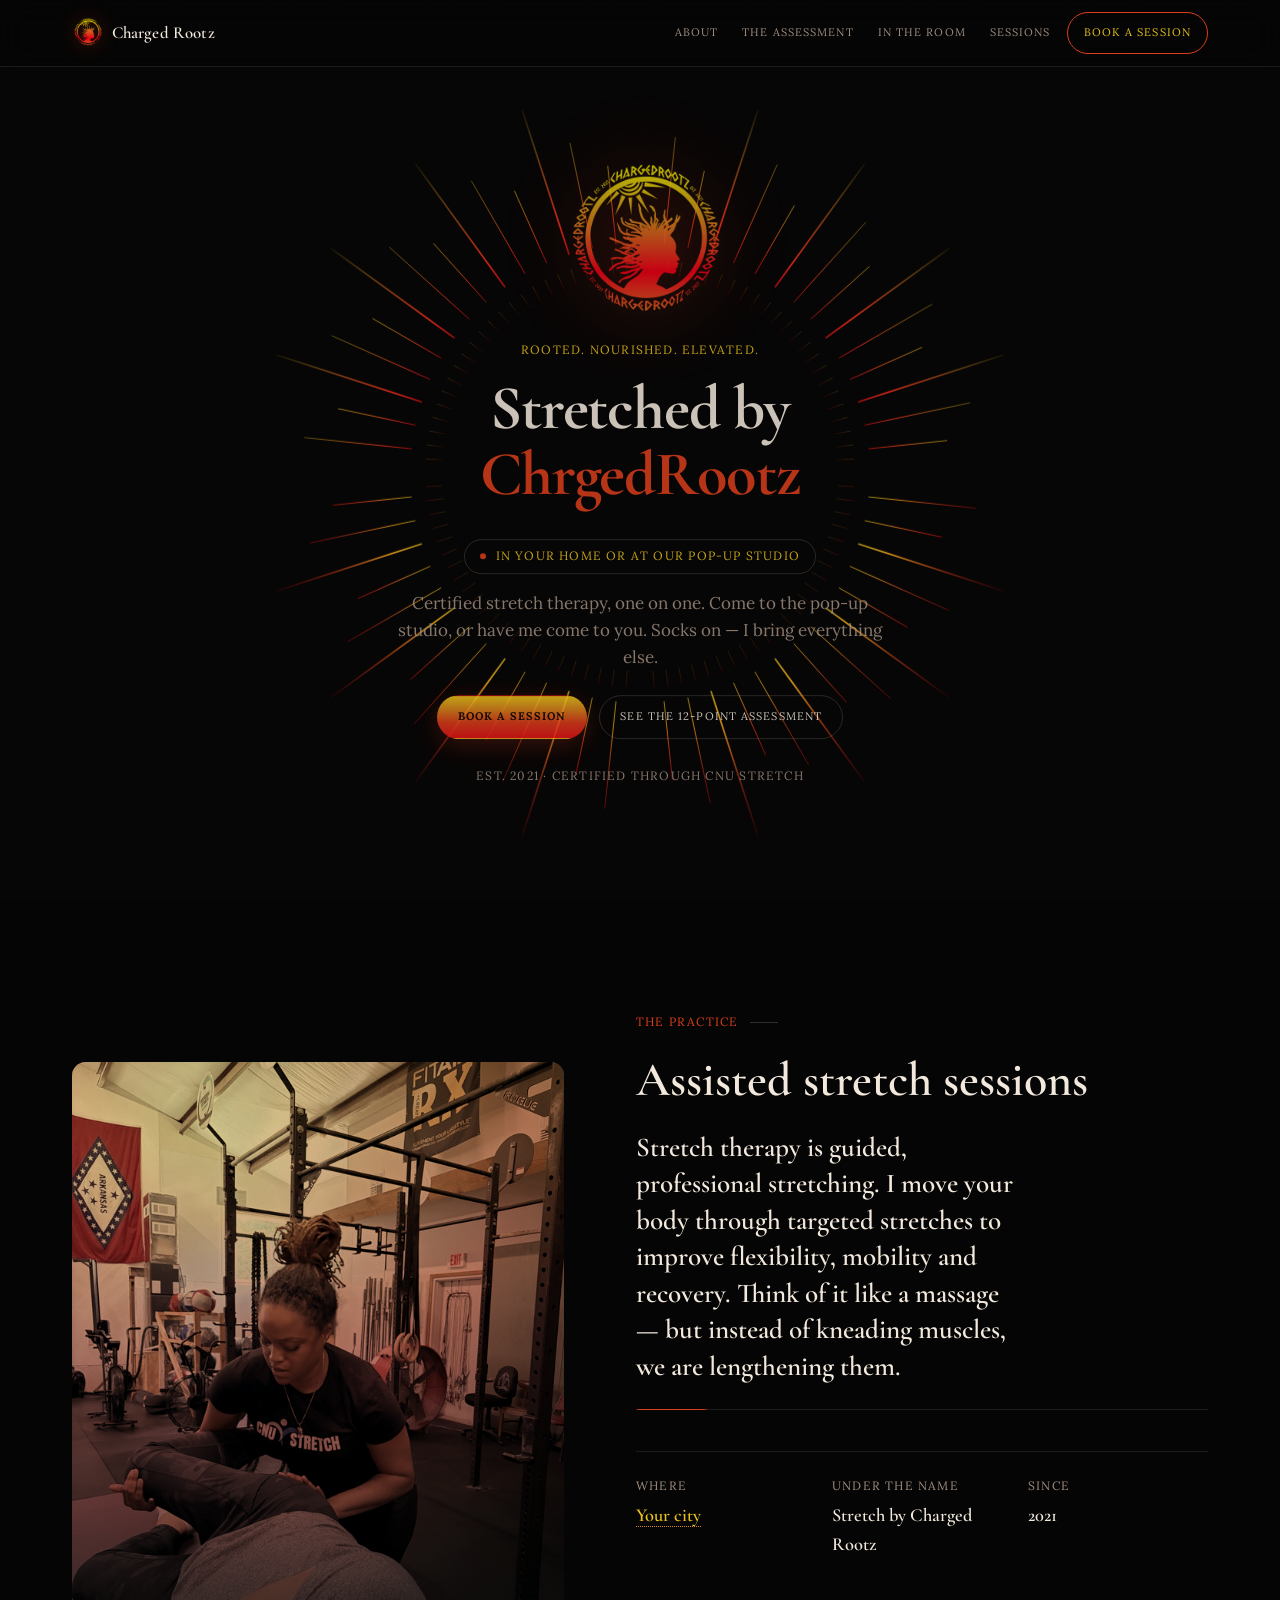
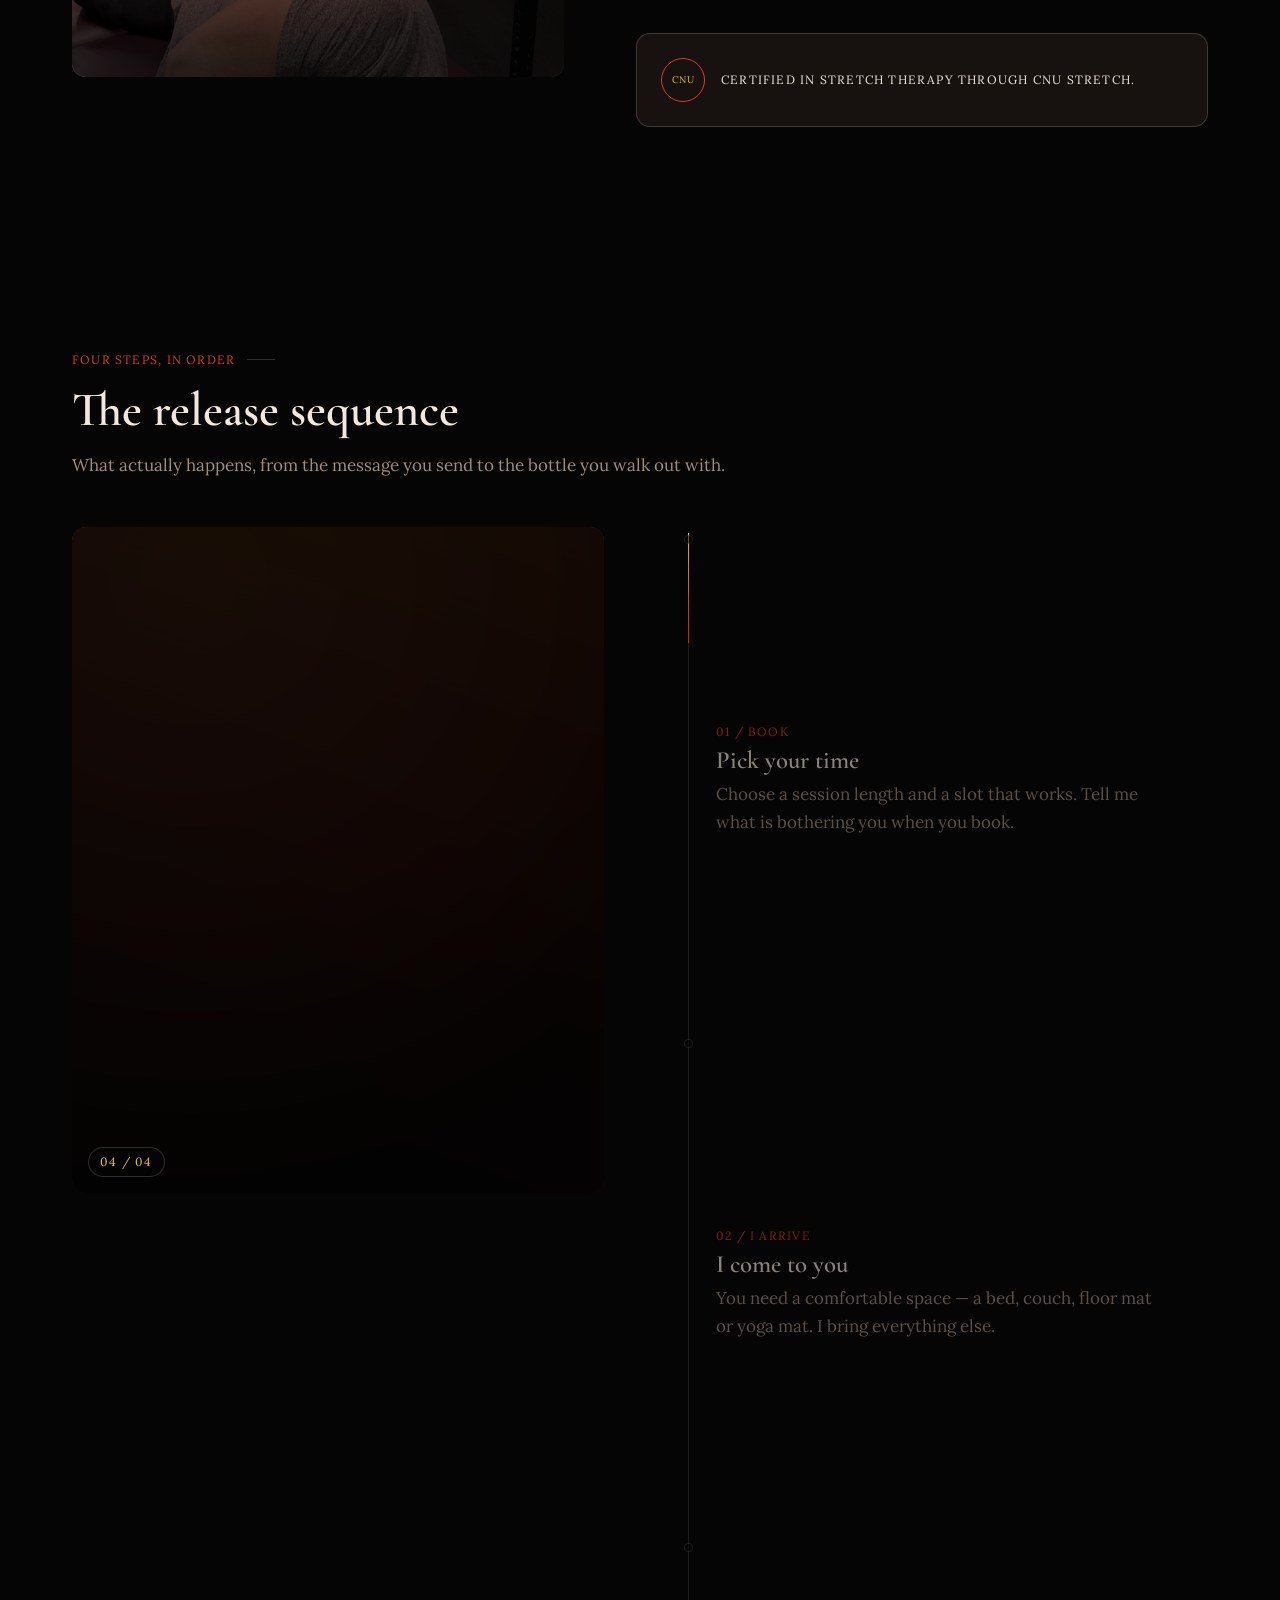
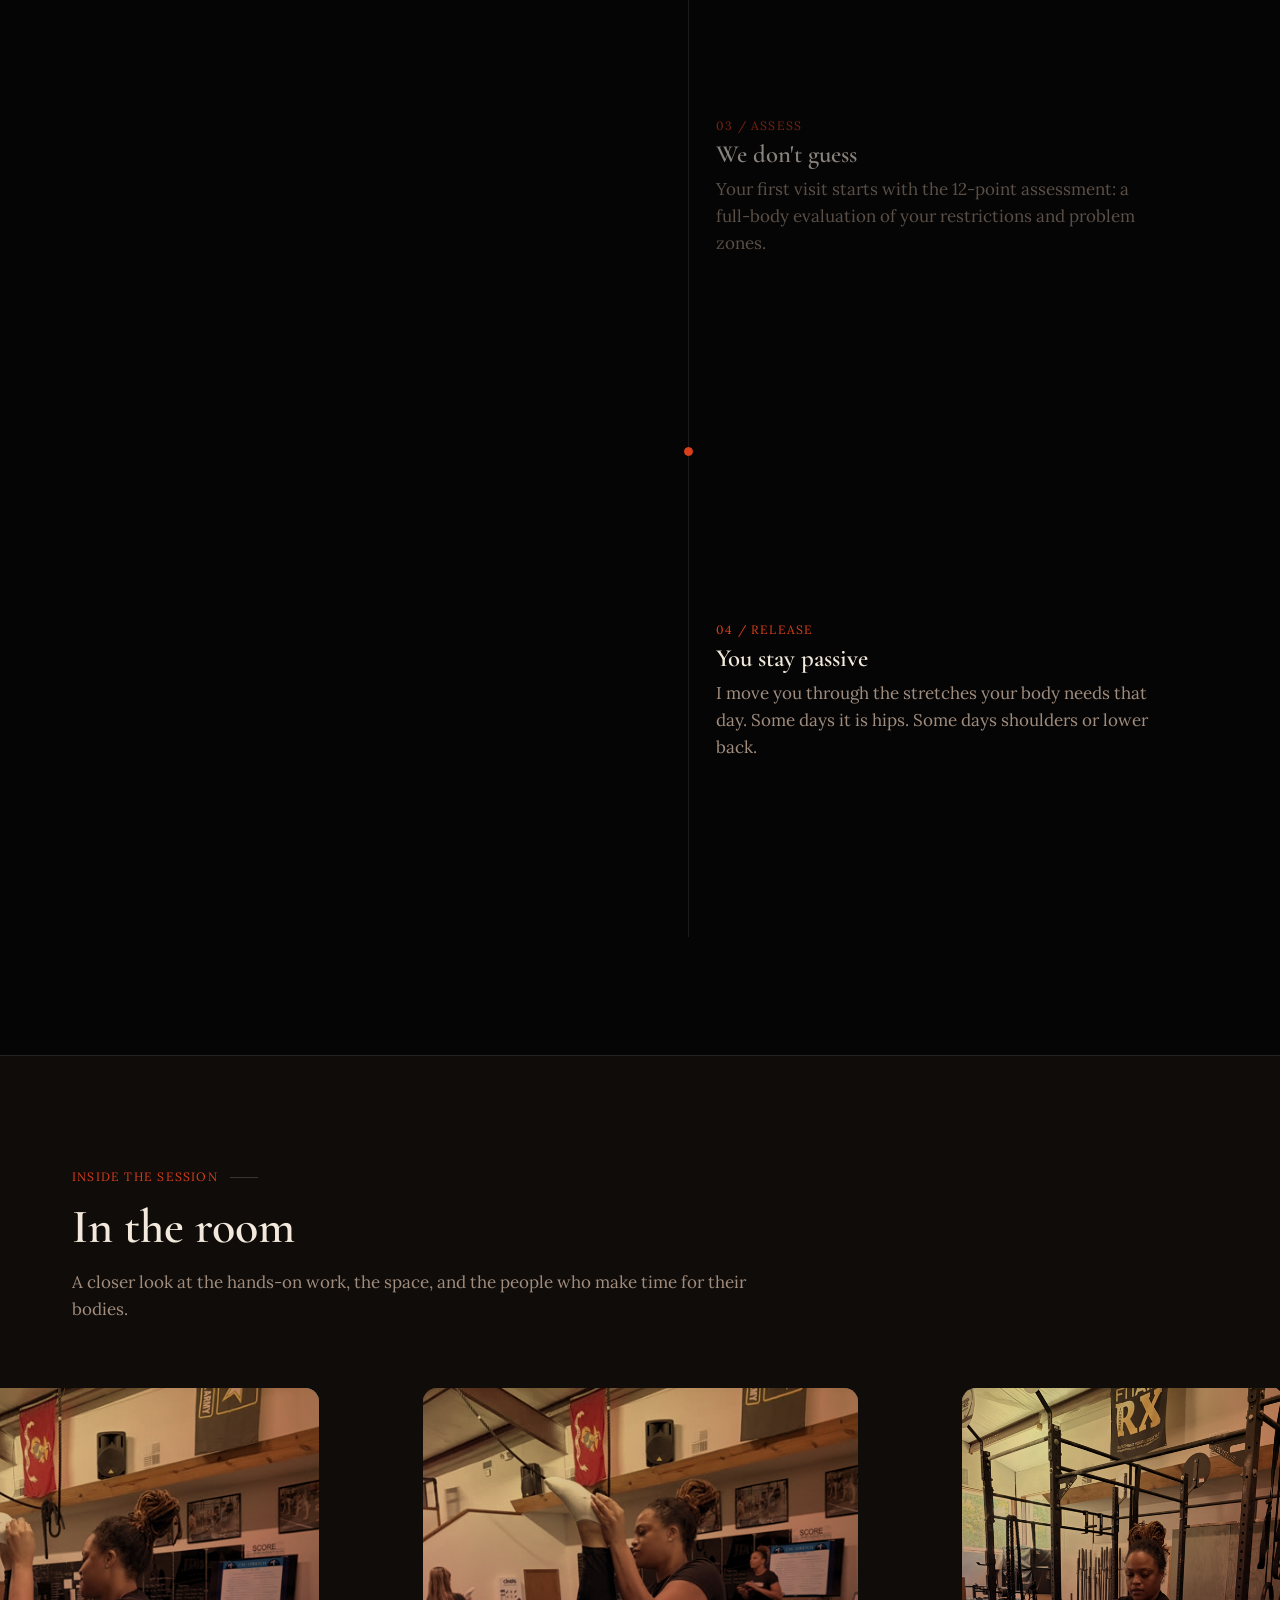
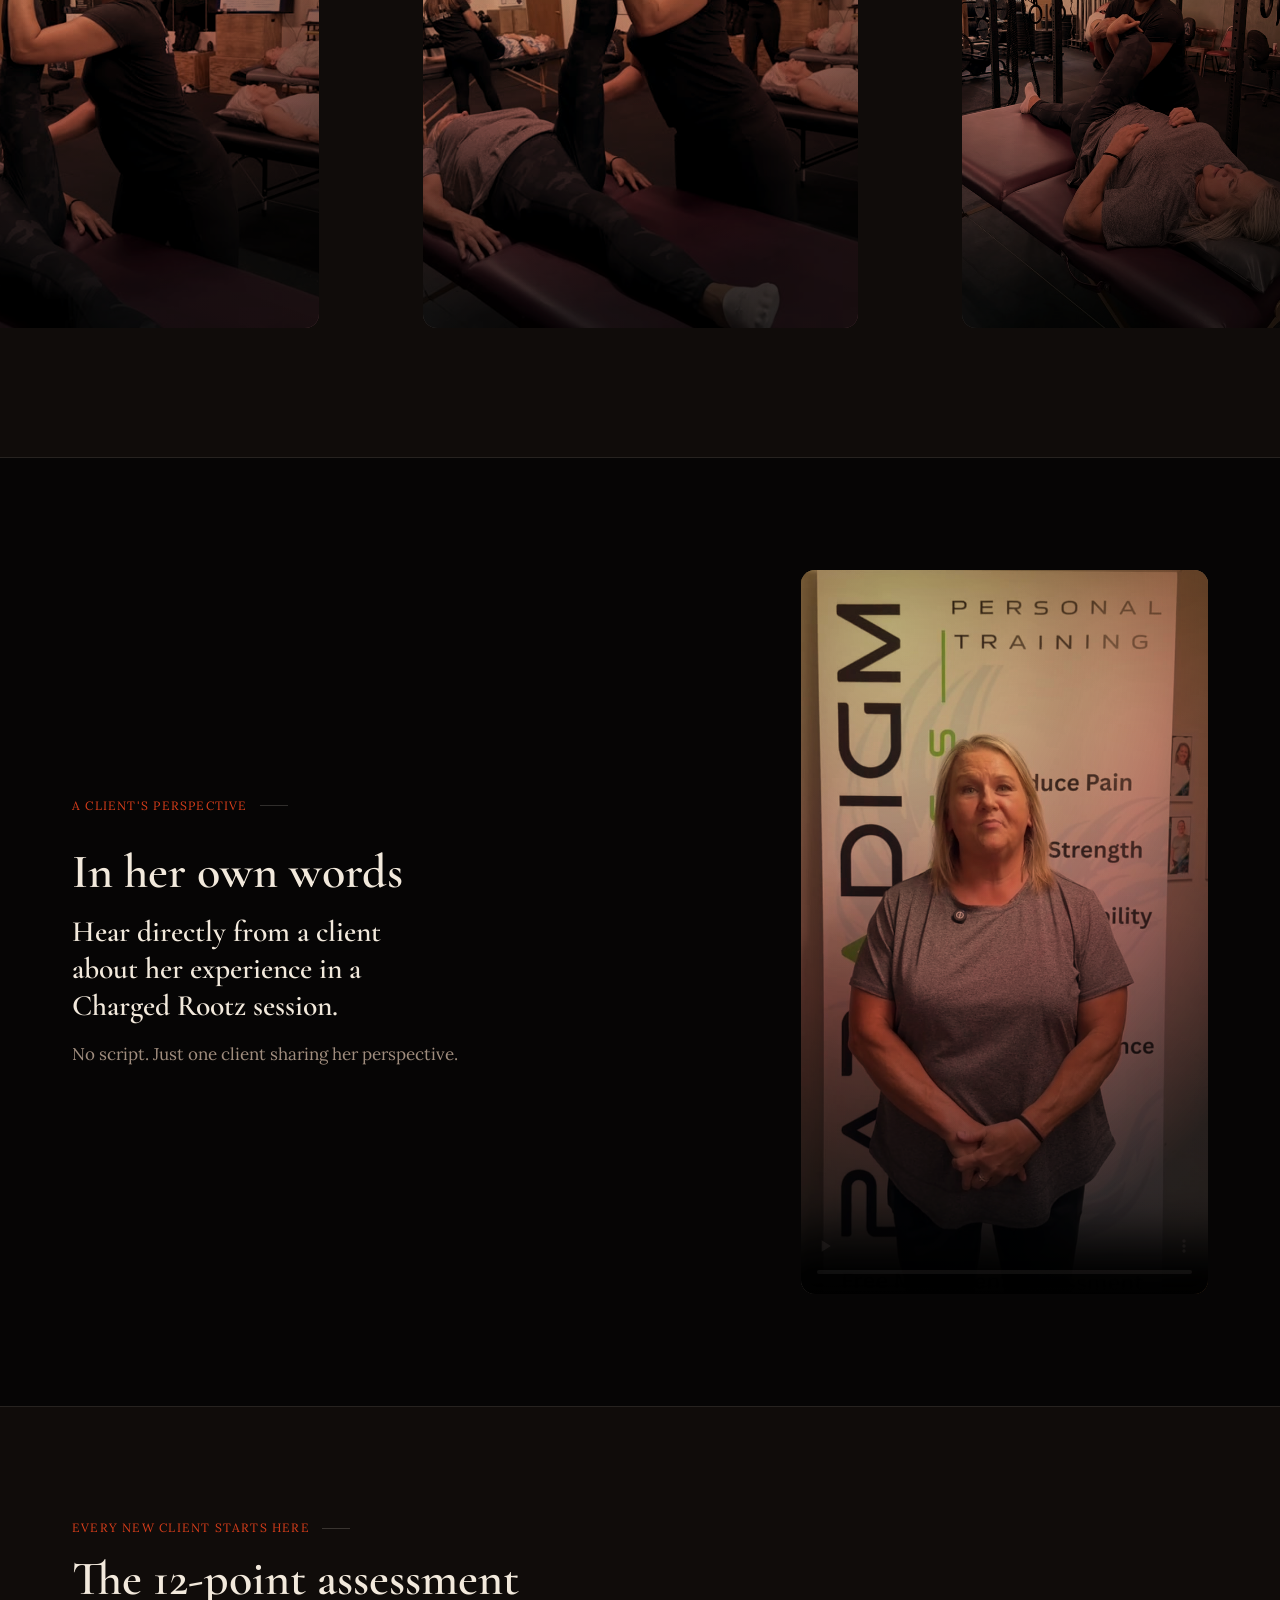
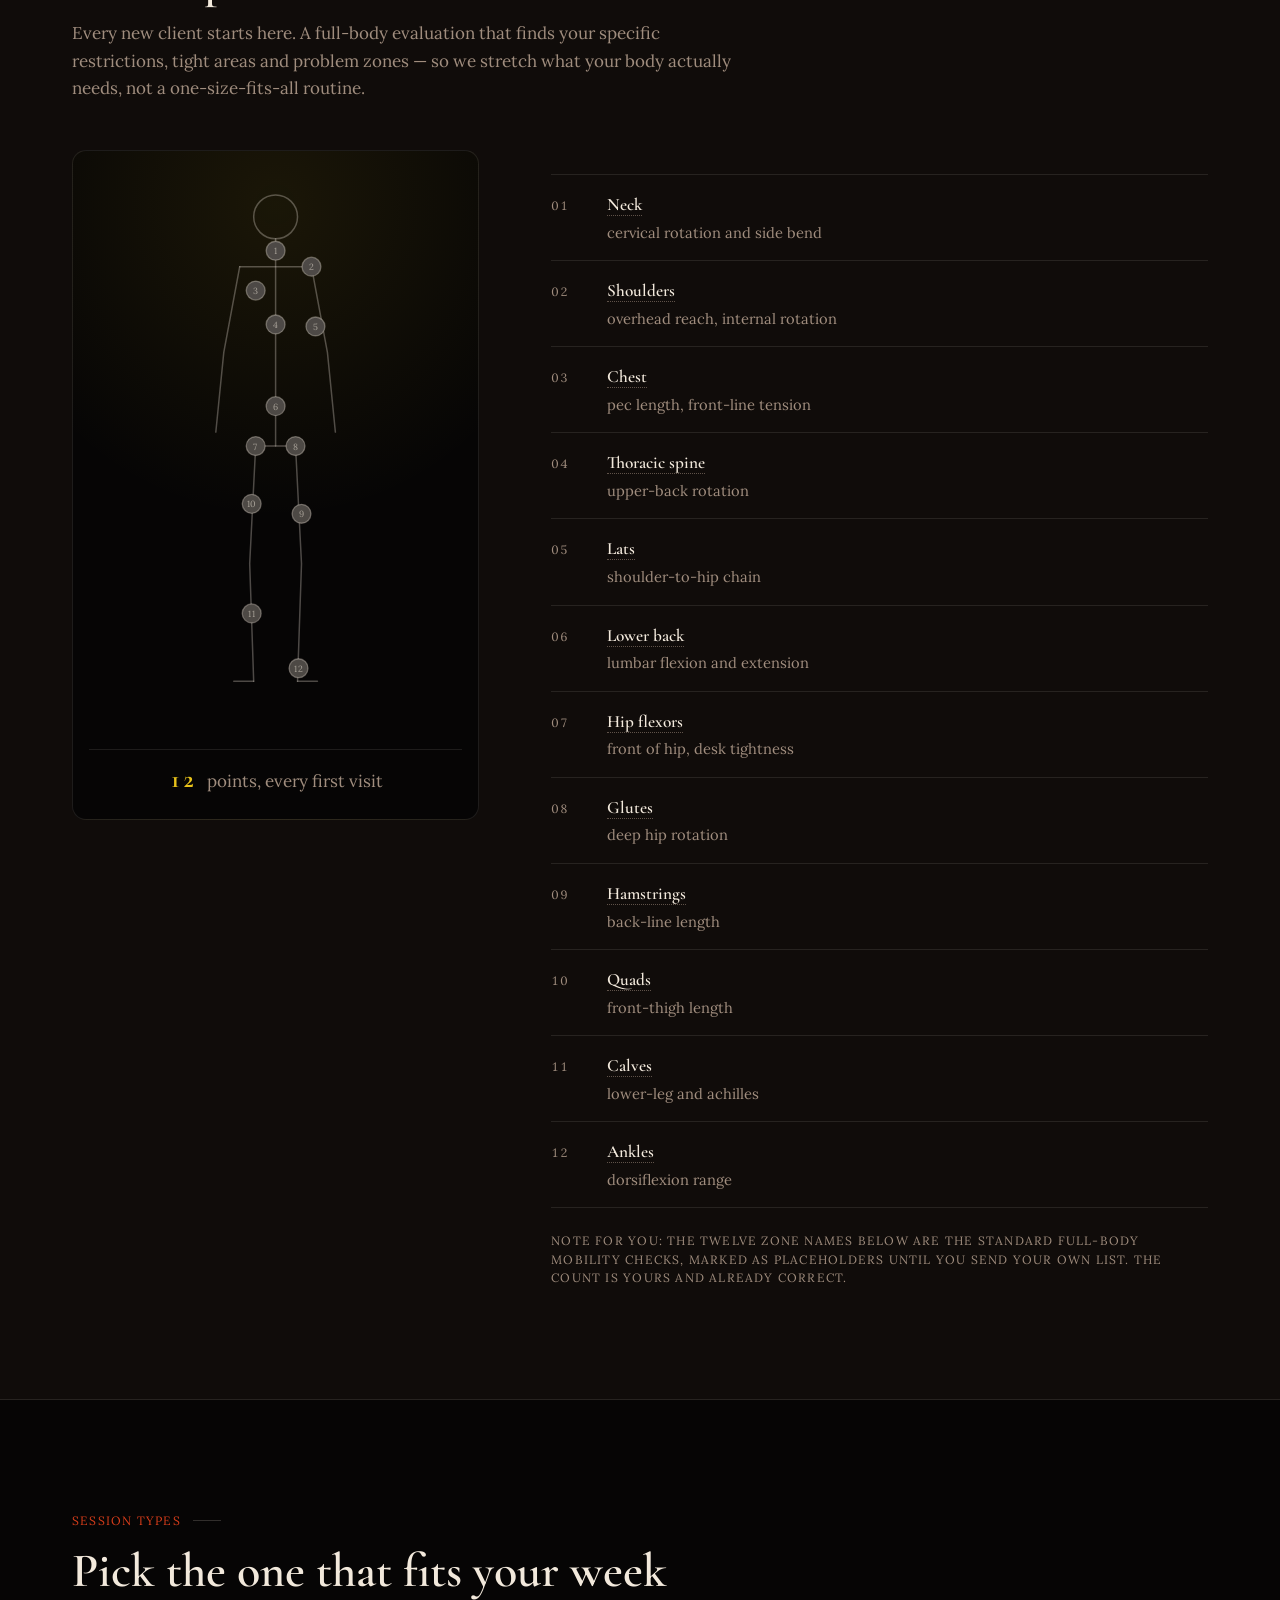
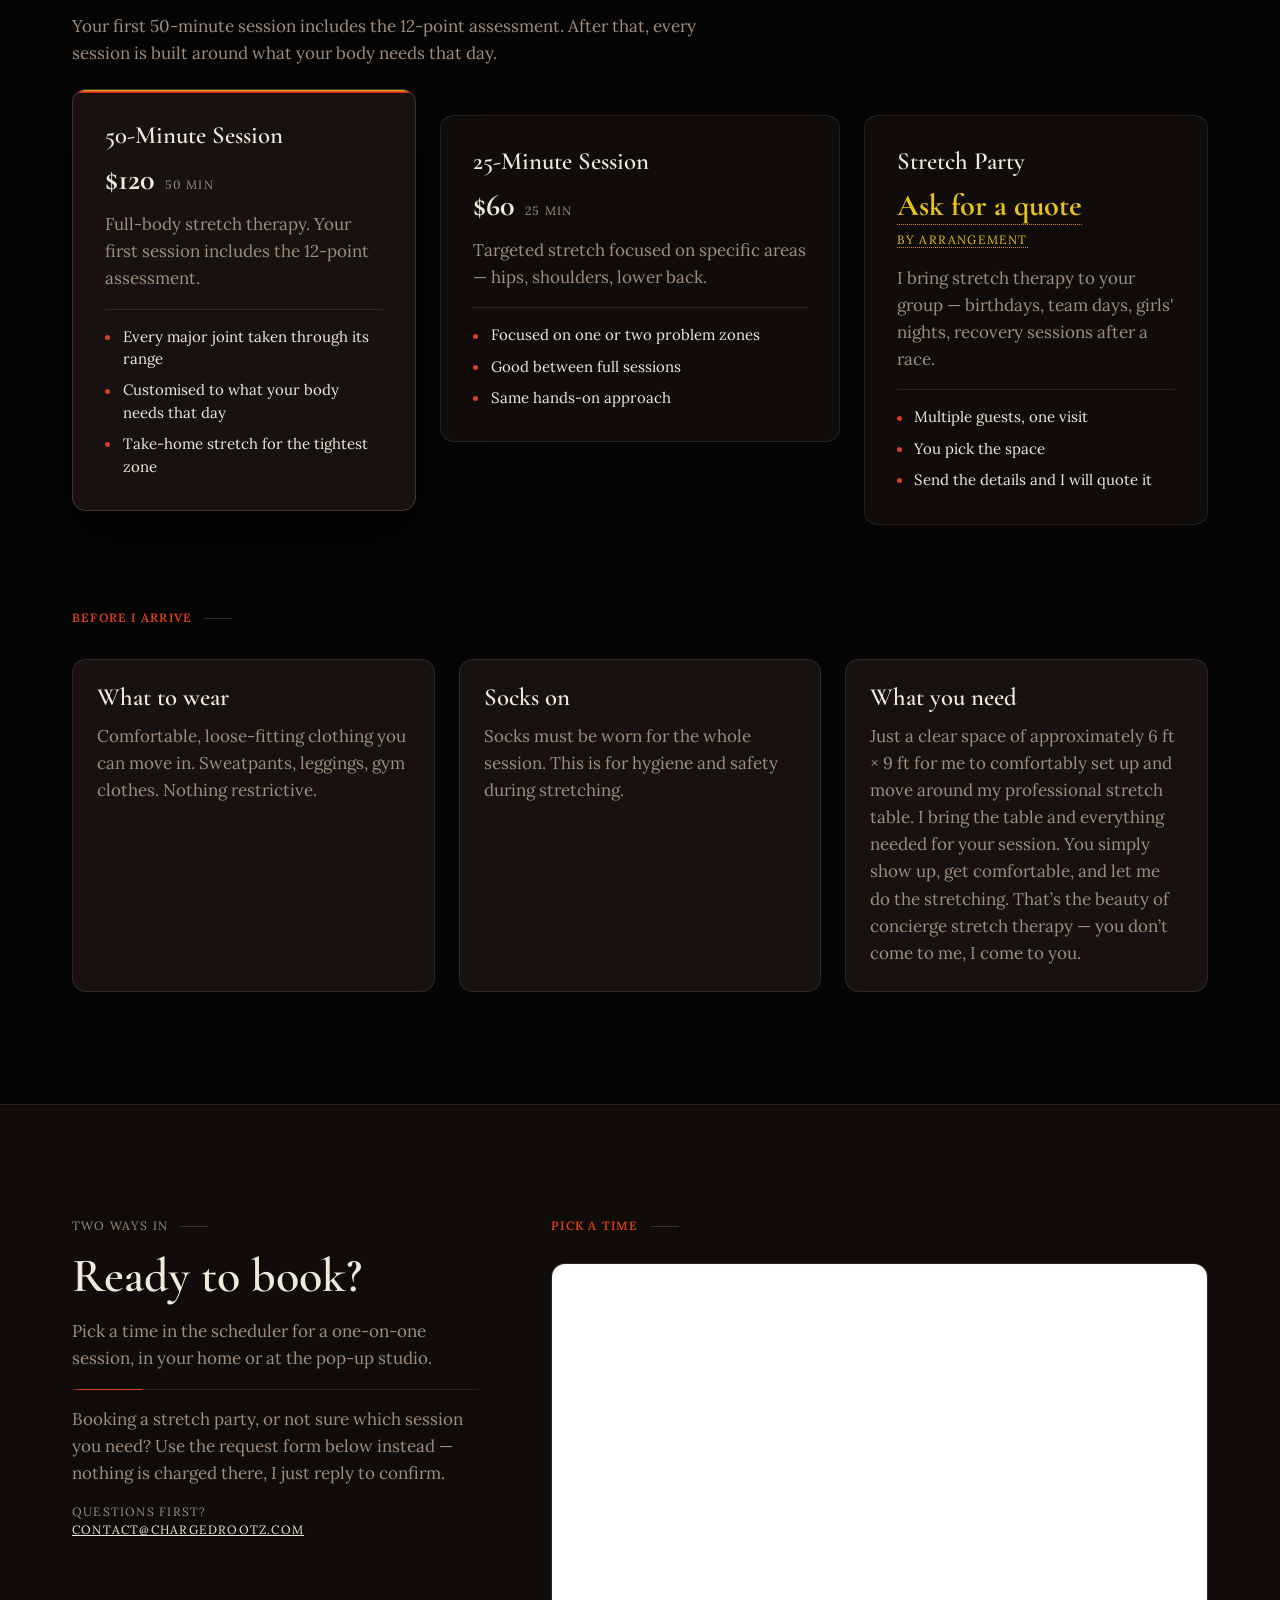
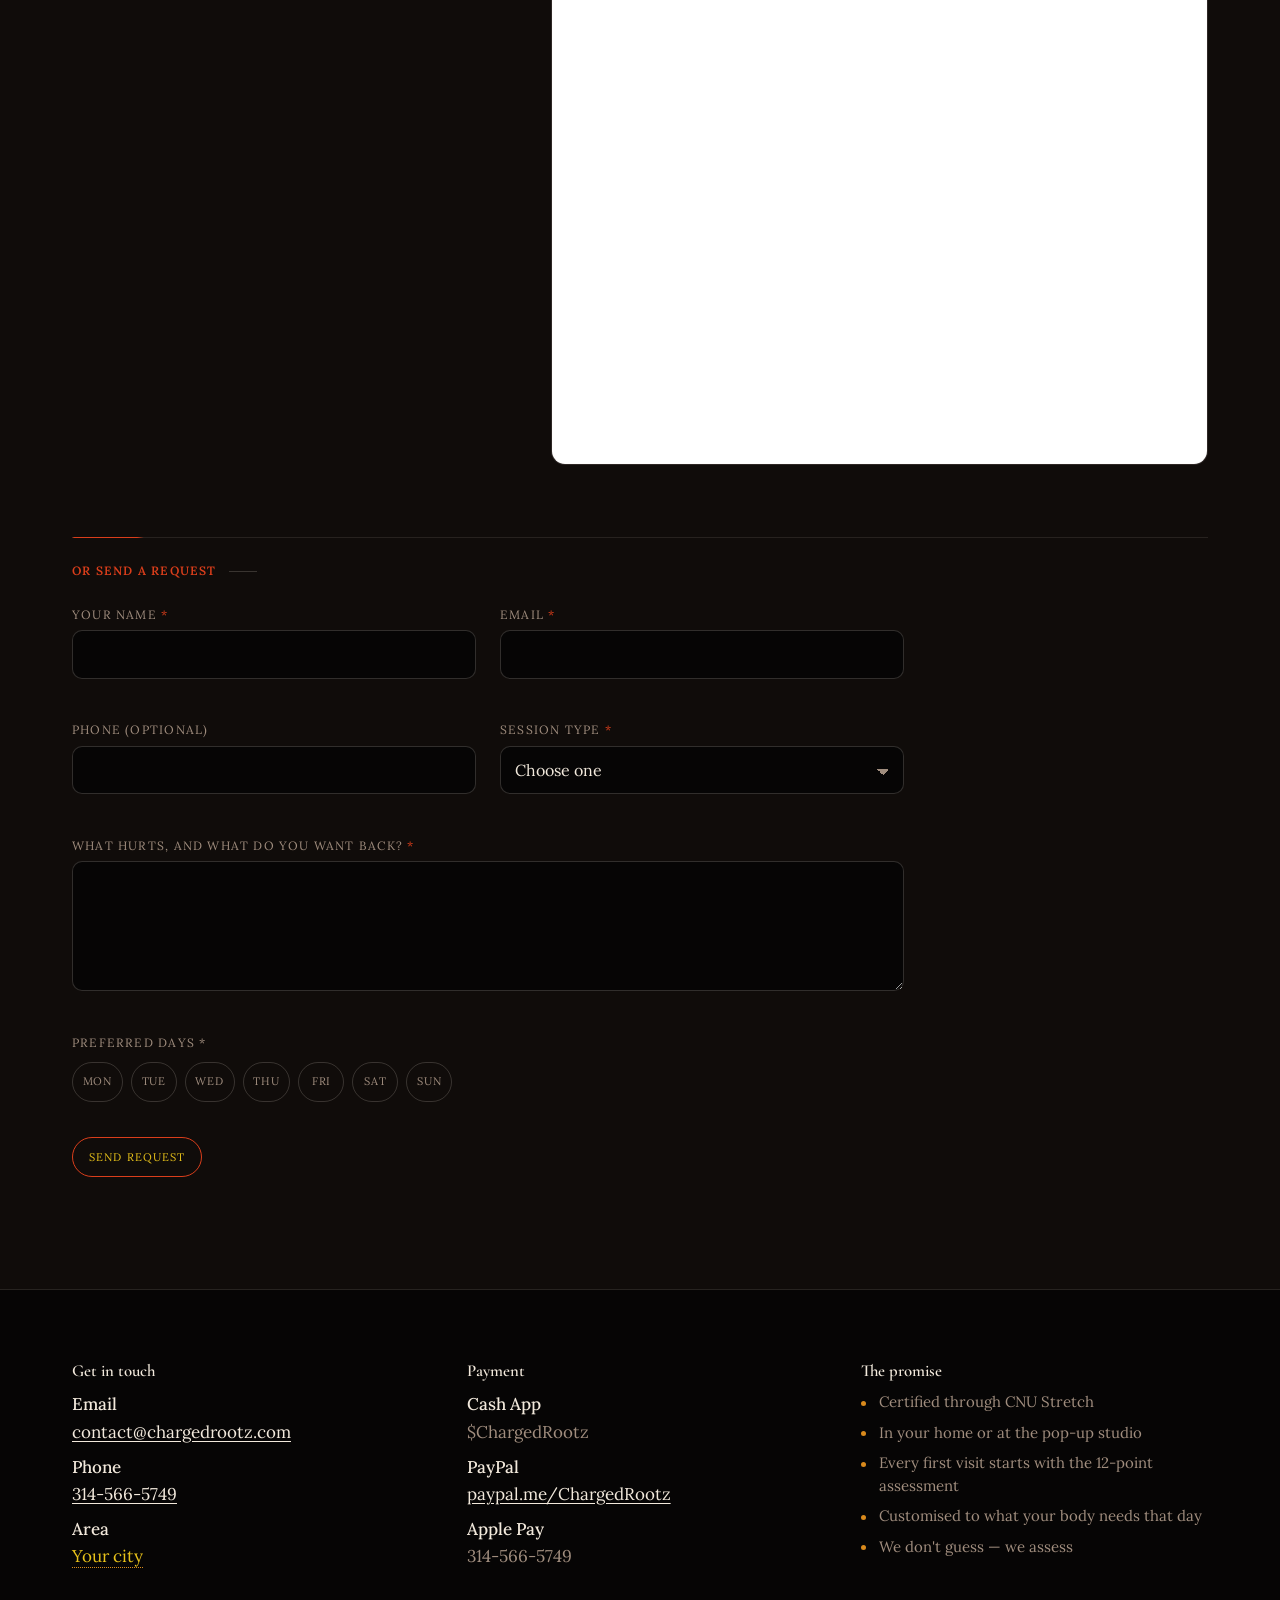
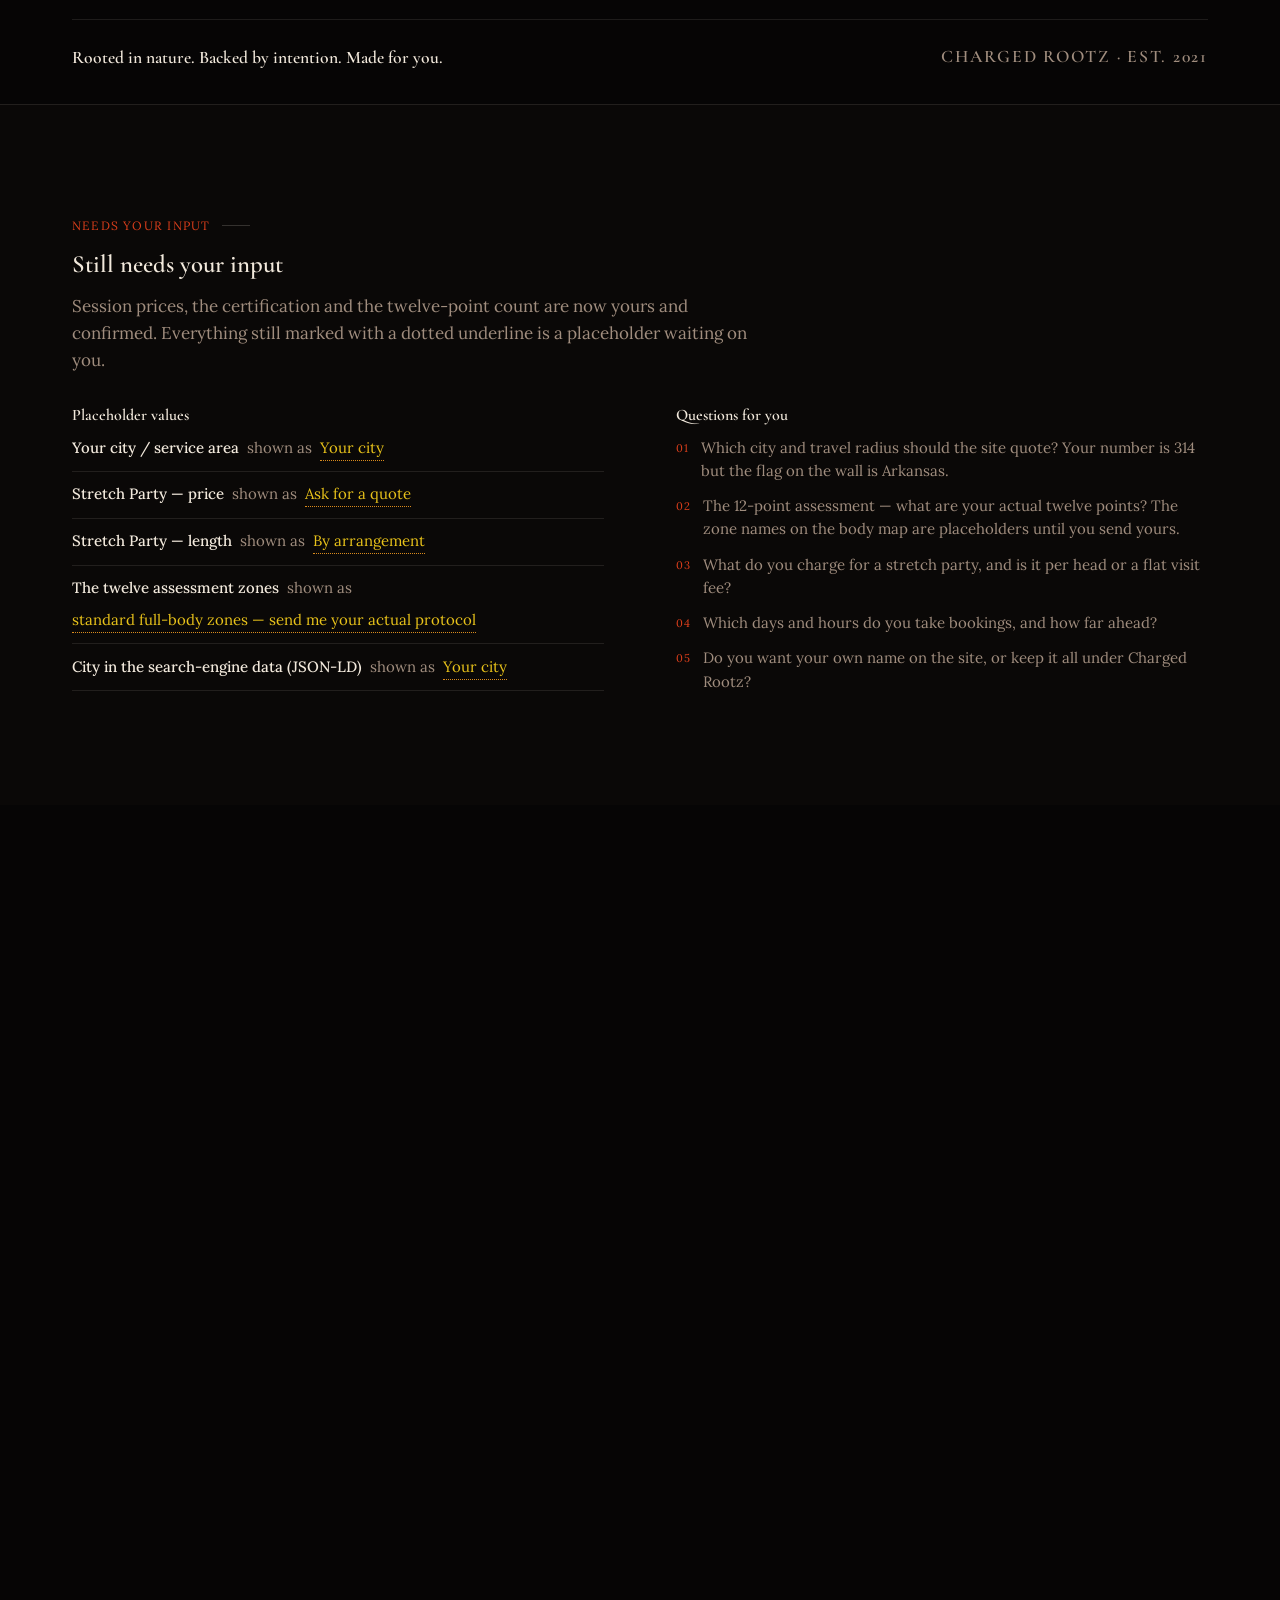
==== commit 8fb9e141: "Update Charged Rootz title and gallery media" ====
--- a/index.html
+++ b/index.html
@@ -5,17 +5,17 @@
 <meta name="viewport" content="width=device-width, initial-scale=1">
 <!-- REVIEW BUILD ONLY - delete this line before going live on chargedrootz.com -->
 <meta name="robots" content="noindex, nofollow">
-<title>Charged Rootz — Concierge Stretch Therapy</title>
+<title>Stretched by ChrgedRootz</title>
 <meta name="description" content="Concierge stretch therapy in your home or at the pop-up studio. A certified stretch therapist moves your body through targeted stretches for flexibility, mobility and recovery. Every new client starts with a 12-point assessment.">
 <meta name="theme-color" content="#060505">
 
 <meta property="og:type" content="website">
 <meta property="og:site_name" content="Charged Rootz">
-<meta property="og:title" content="Charged Rootz — Concierge Stretch Therapy">
+<meta property="og:title" content="Stretched by ChrgedRootz">
 <meta property="og:description" content="In your home or at our pop-up studio. Rooted. Nourished. Elevated.">
 <meta property="og:image" content="assets/img/logo-768.png">
 <meta name="twitter:card" content="summary_large_image">
-<meta name="twitter:title" content="Charged Rootz — Concierge Stretch Therapy">
+<meta name="twitter:title" content="Stretched by ChrgedRootz">
 <meta name="twitter:description" content="In your home or at our pop-up studio. Rooted. Nourished. Elevated.">
 <meta name="twitter:image" content="assets/img/logo-768.png">
 
@@ -590,7 +590,7 @@
            alt="Charged Rootz — a sun-crowned figure rooted in flame"
            width="768" height="768" fetchpriority="high" decoding="async">
       <p class="micro hero__tag" id="hero-tag">Rooted. Nourished. Elevated.</p>
-      <h1 class="hero__h1" id="hero-h1">Concierge<br><em>Stretch Therapy</em></h1>
+      <h1 class="hero__h1" id="hero-h1">Stretched by<br><em>ChrgedRootz</em></h1>
       <p class="micro hero__concierge">In Your Home or at Our Pop-Up Studio</p>
       <p class="hero__lede">Certified stretch therapy, one on one. Come to the pop-up studio, or have me come to you. Socks on &mdash; I bring everything else.</p>
       <div class="hero__cta">
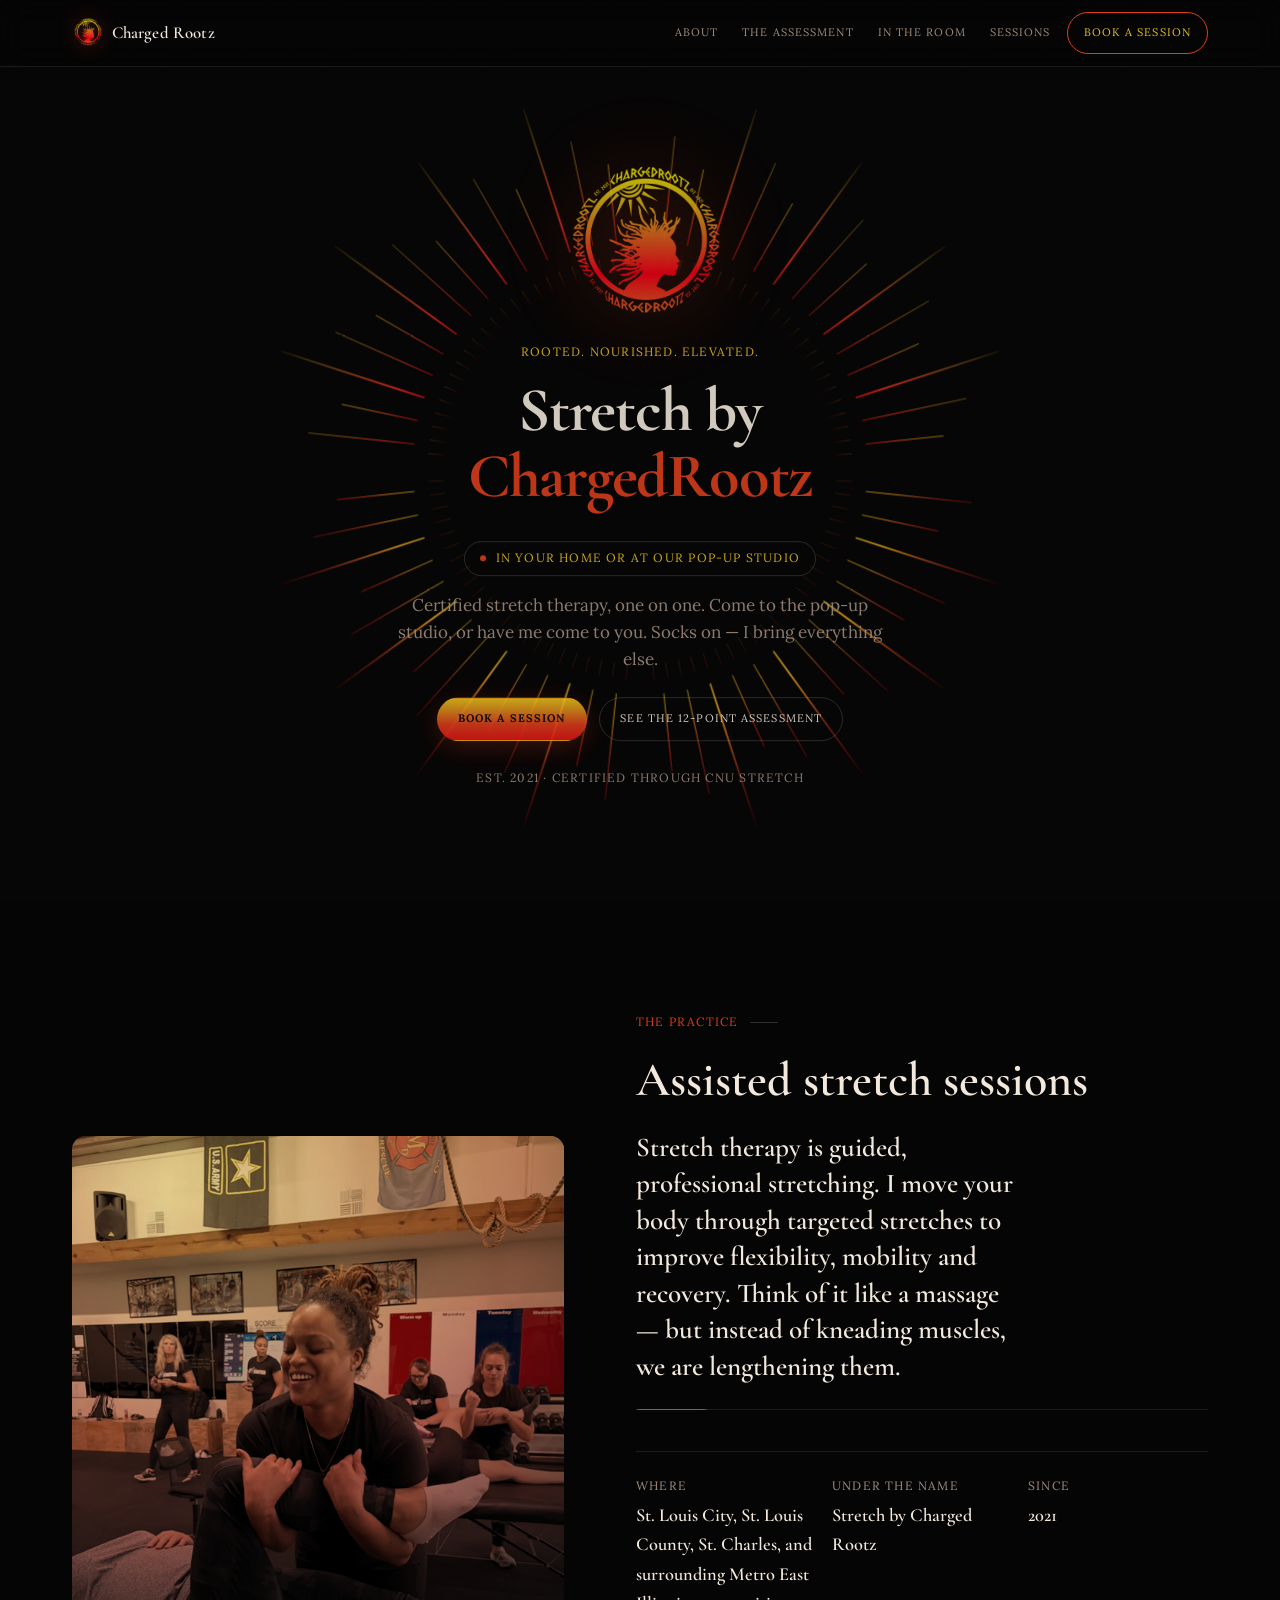
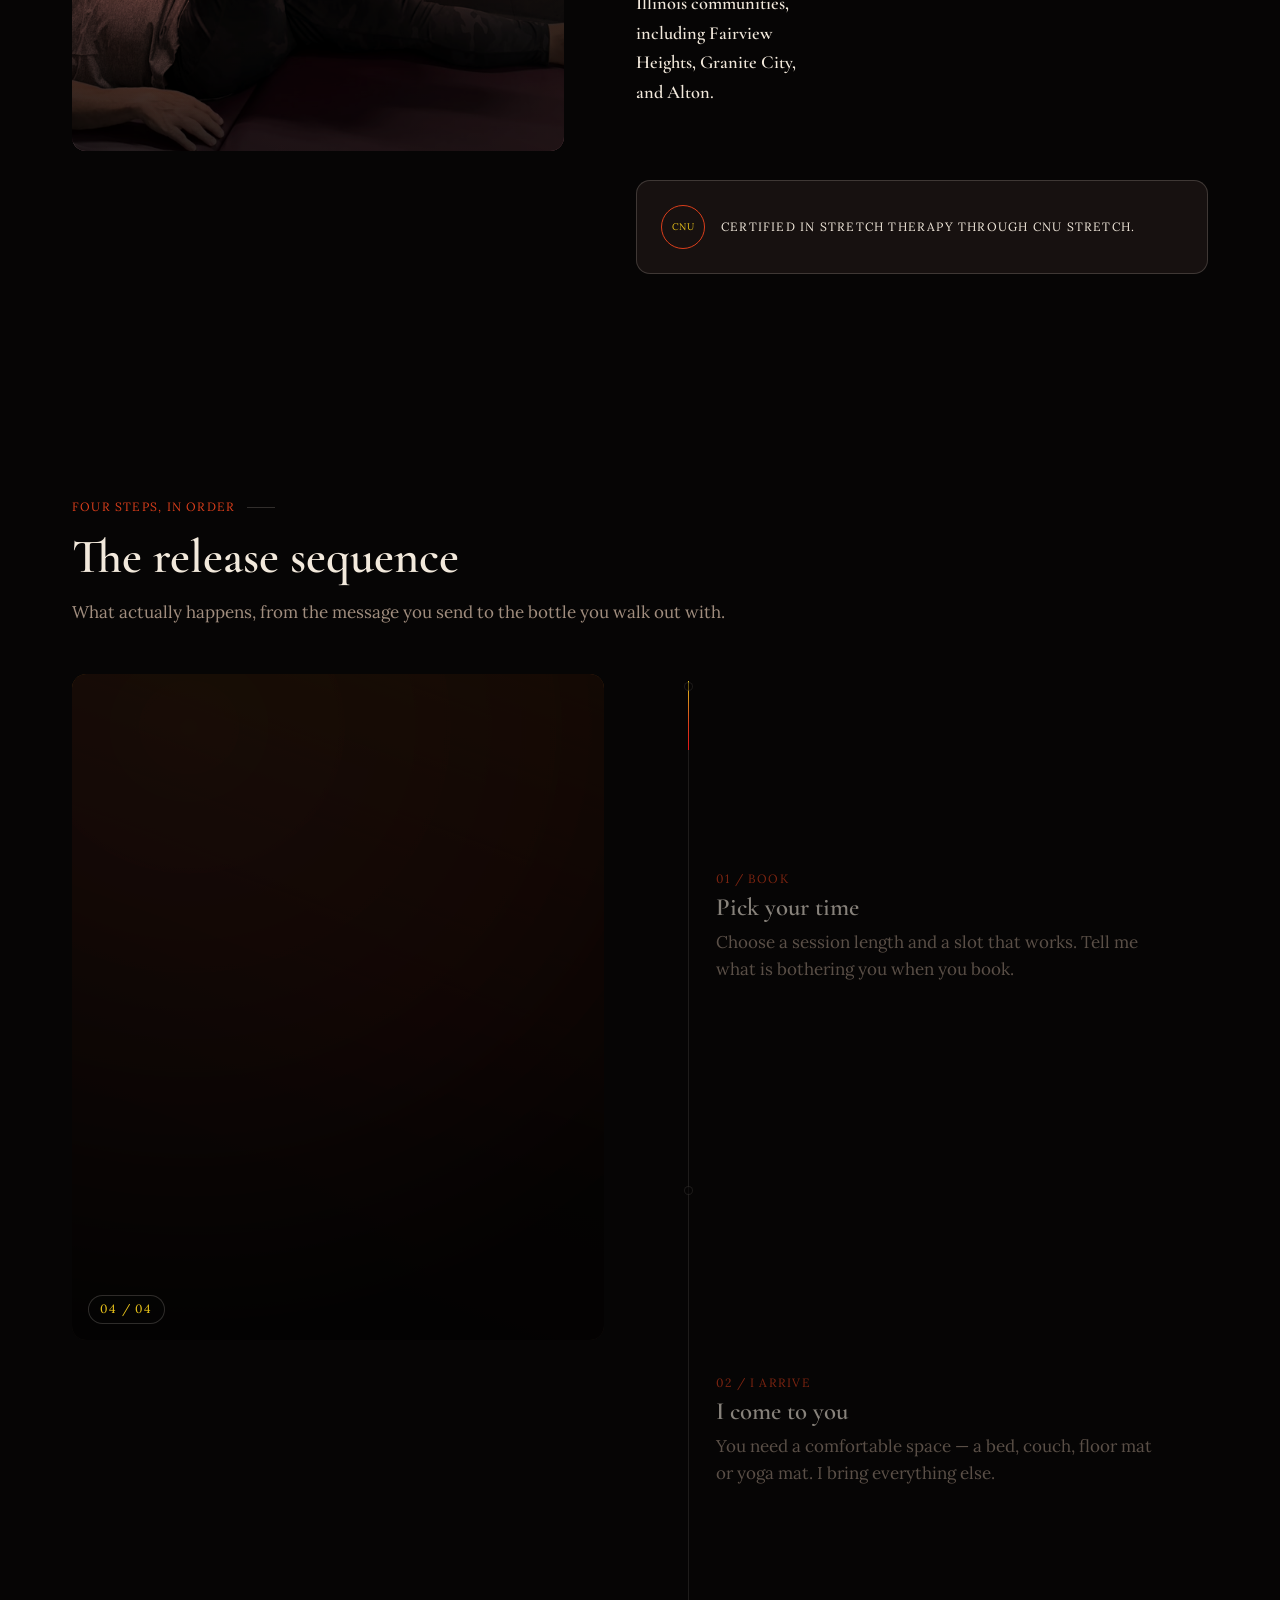
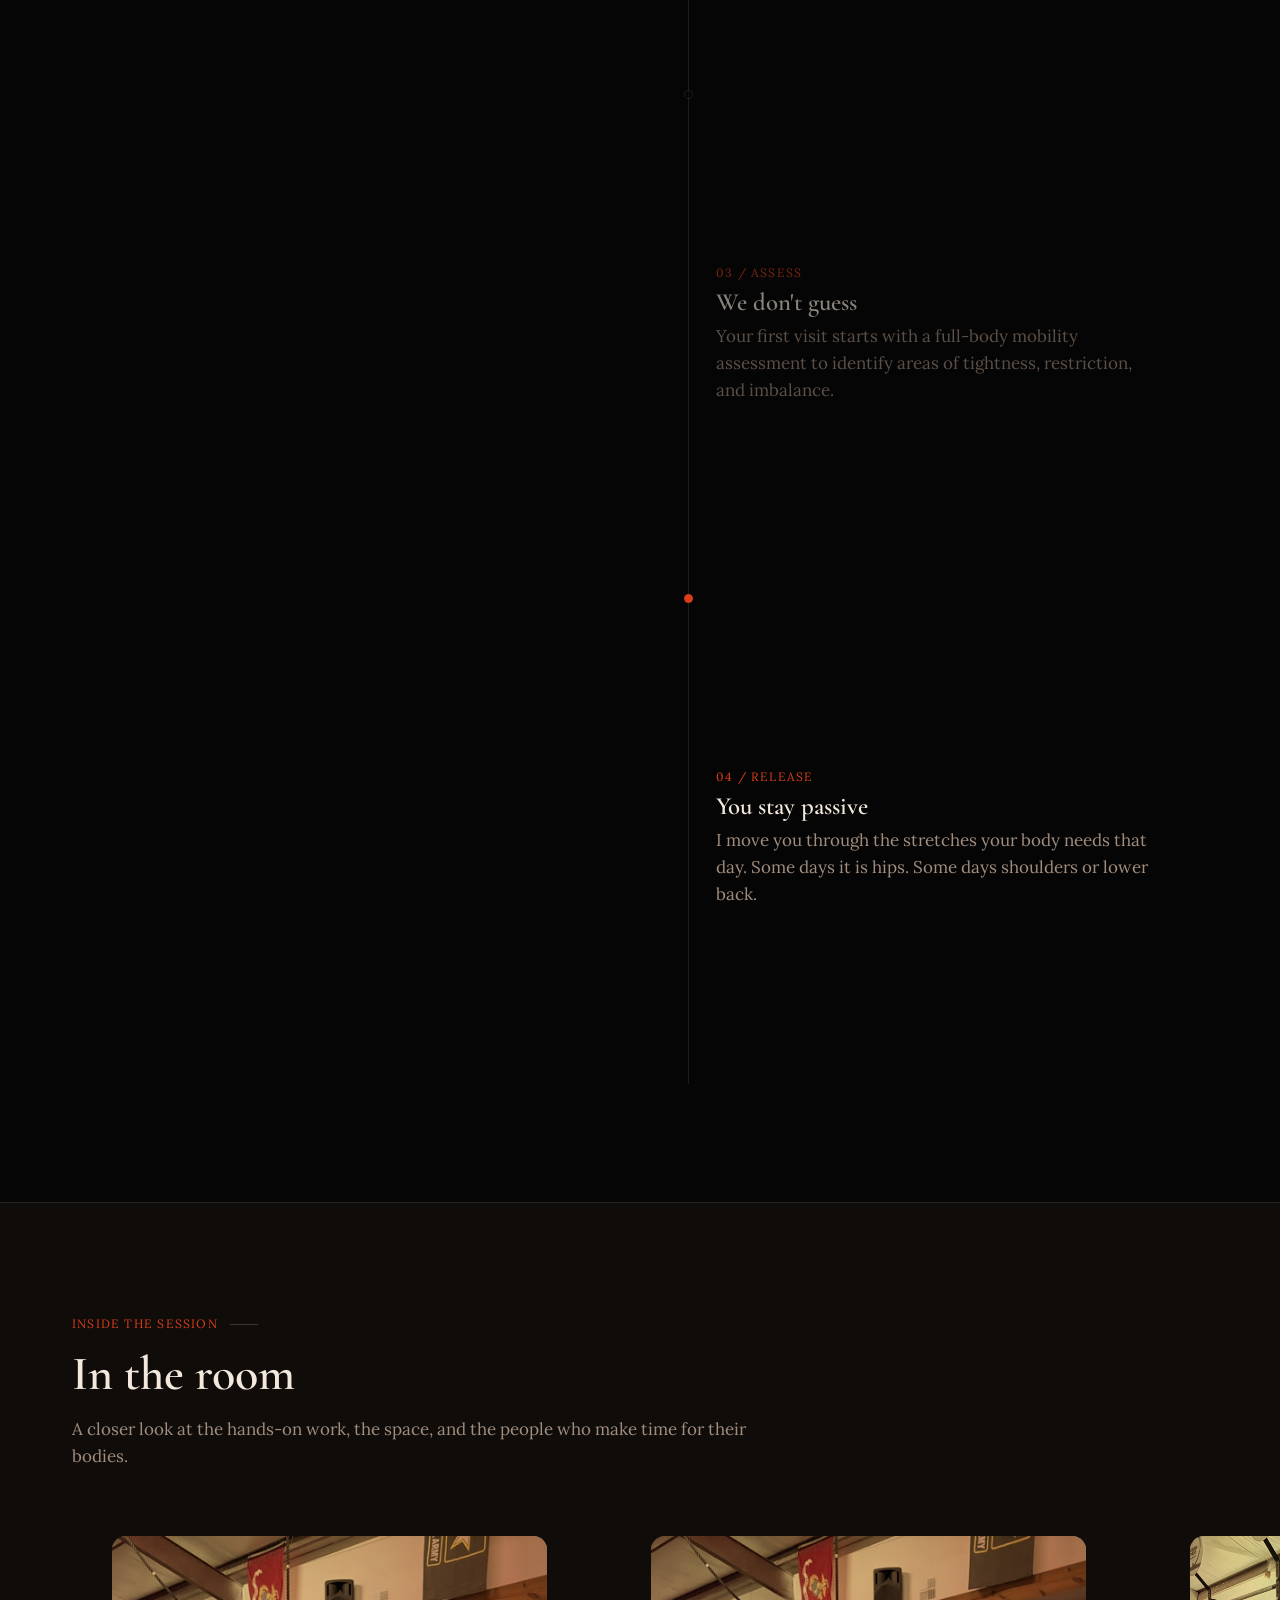
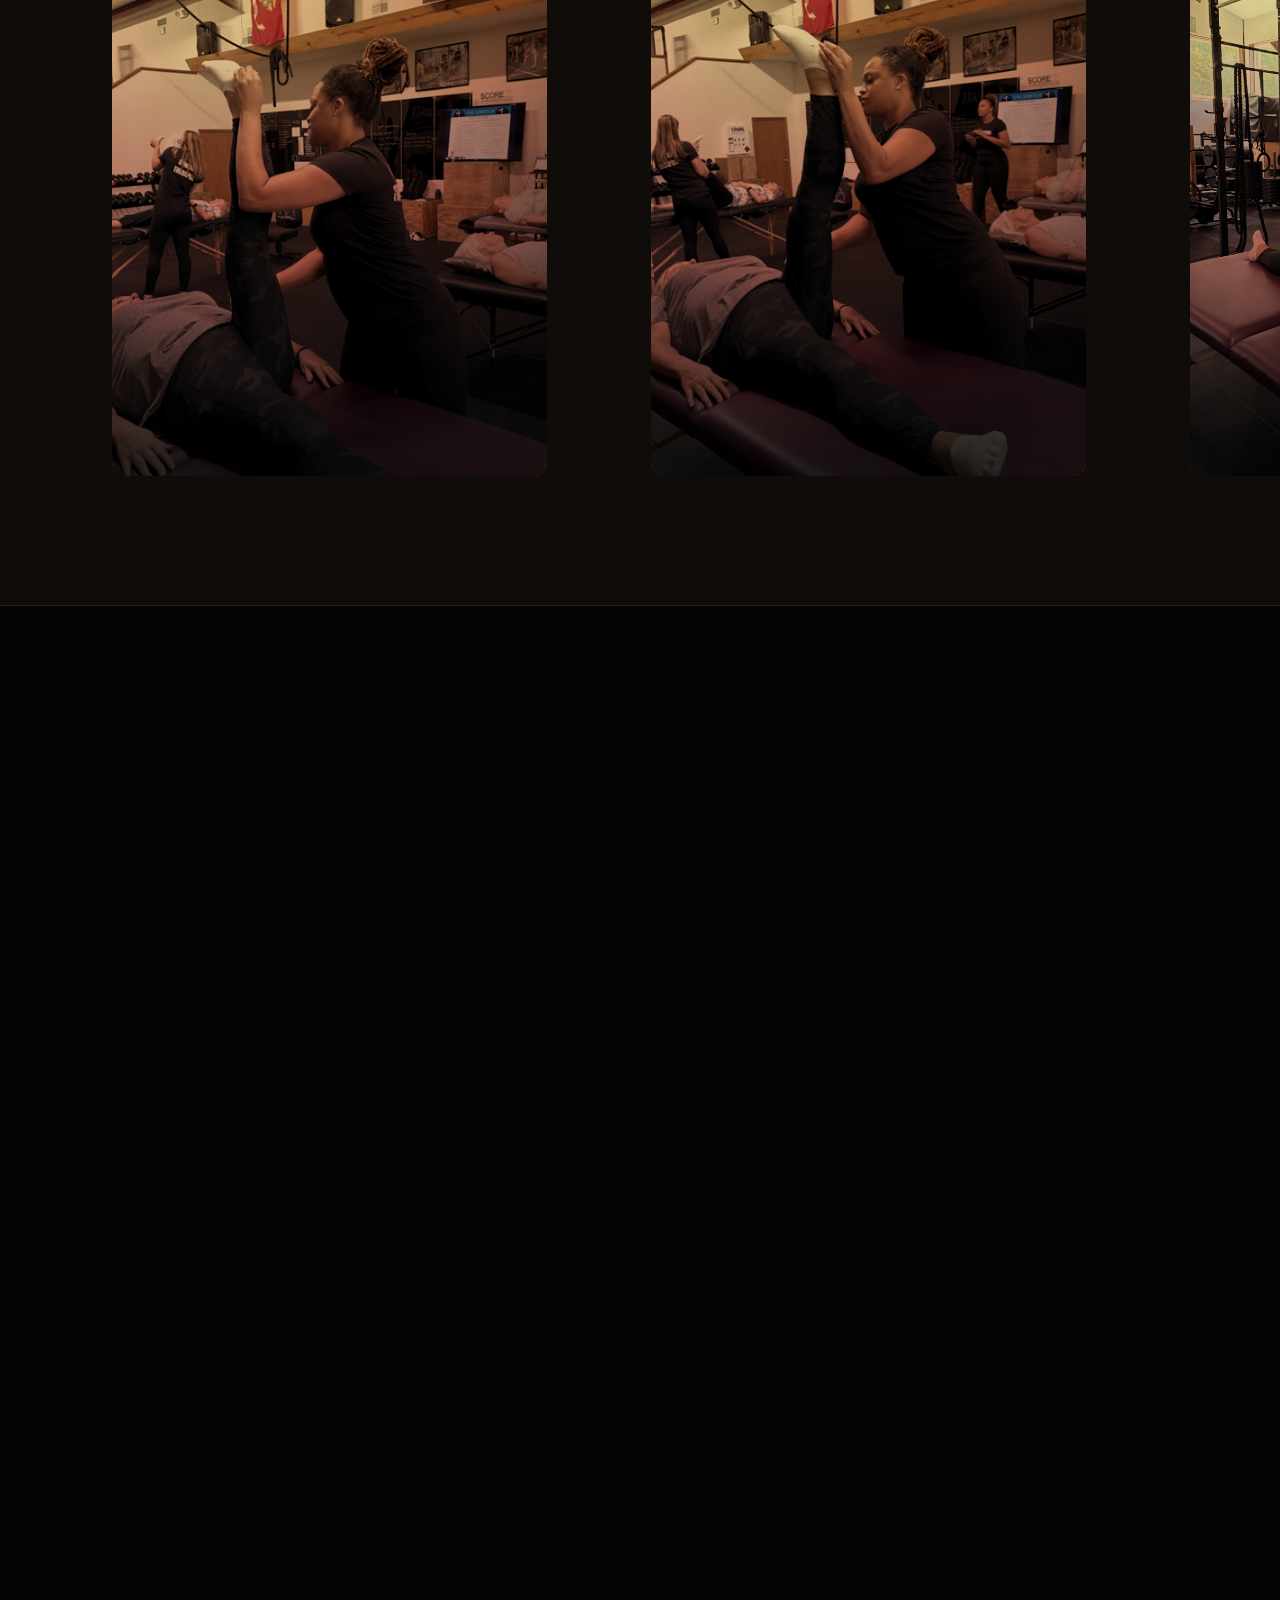
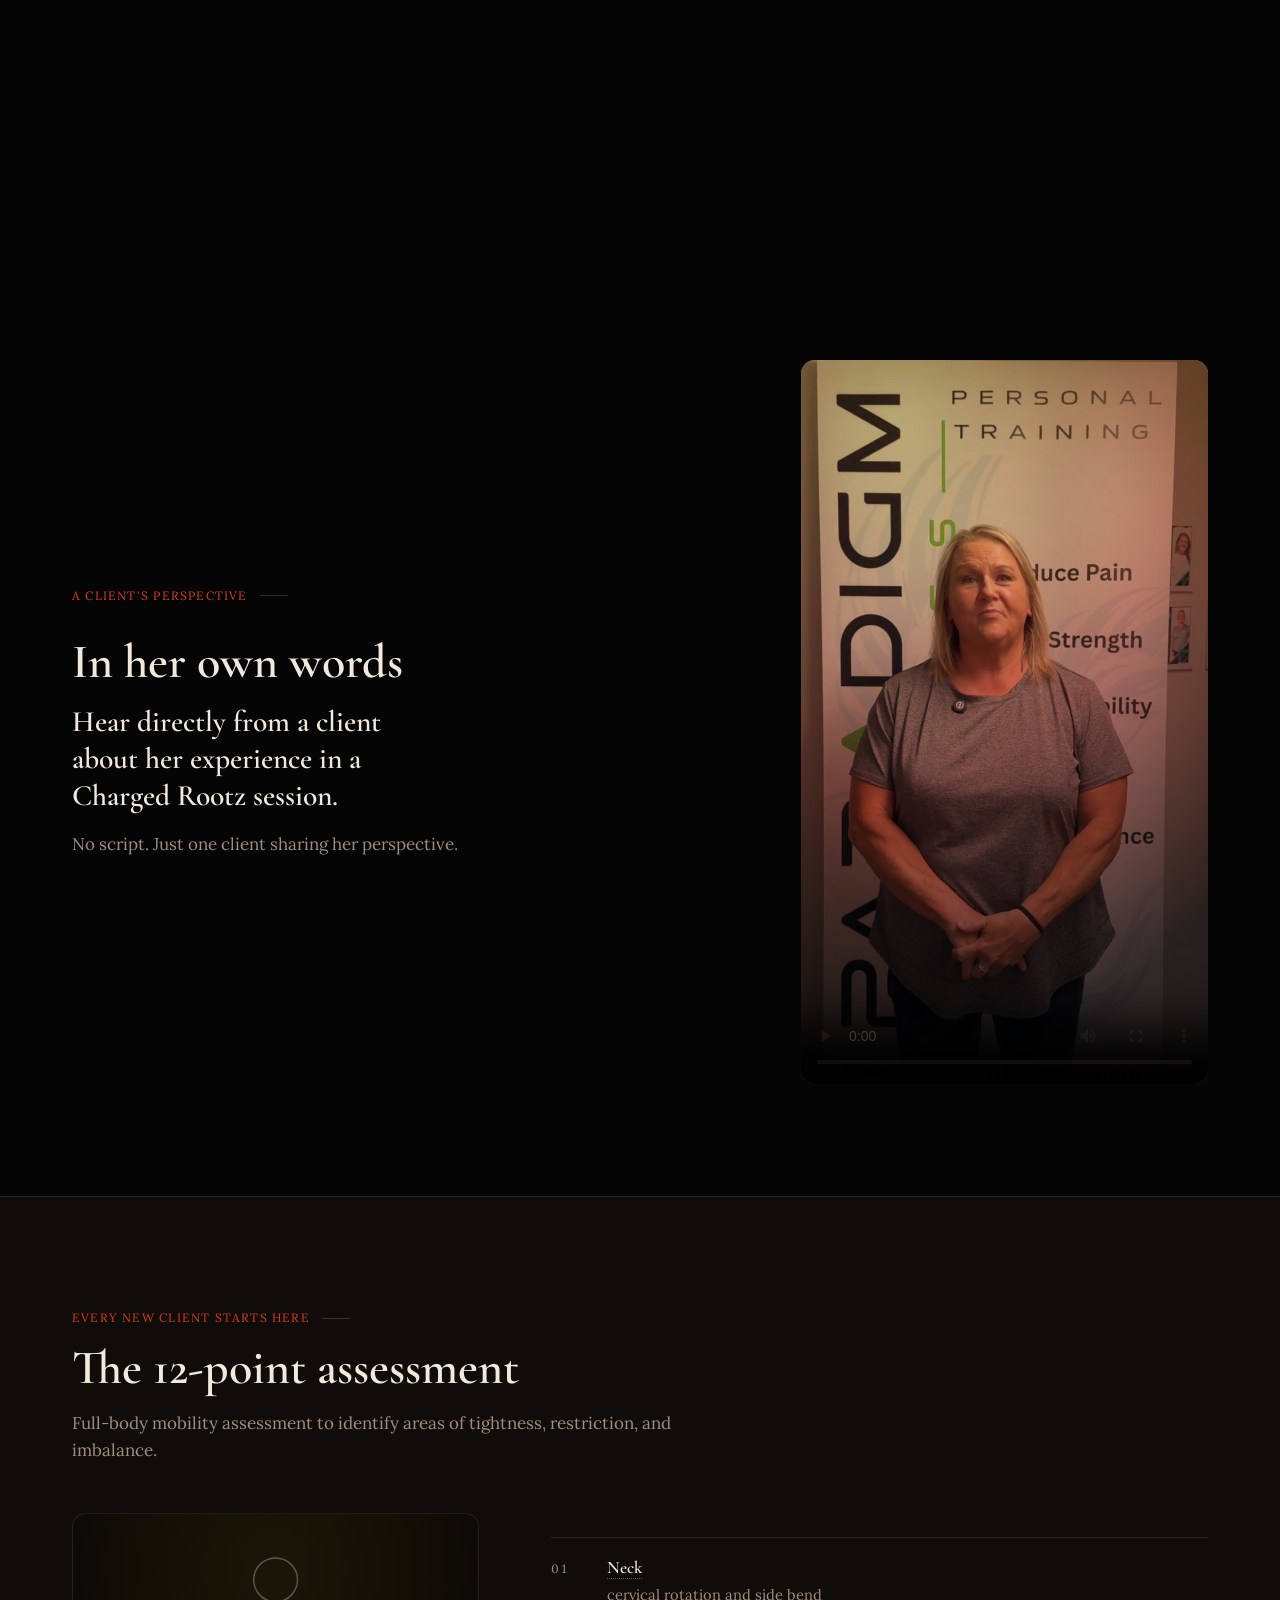
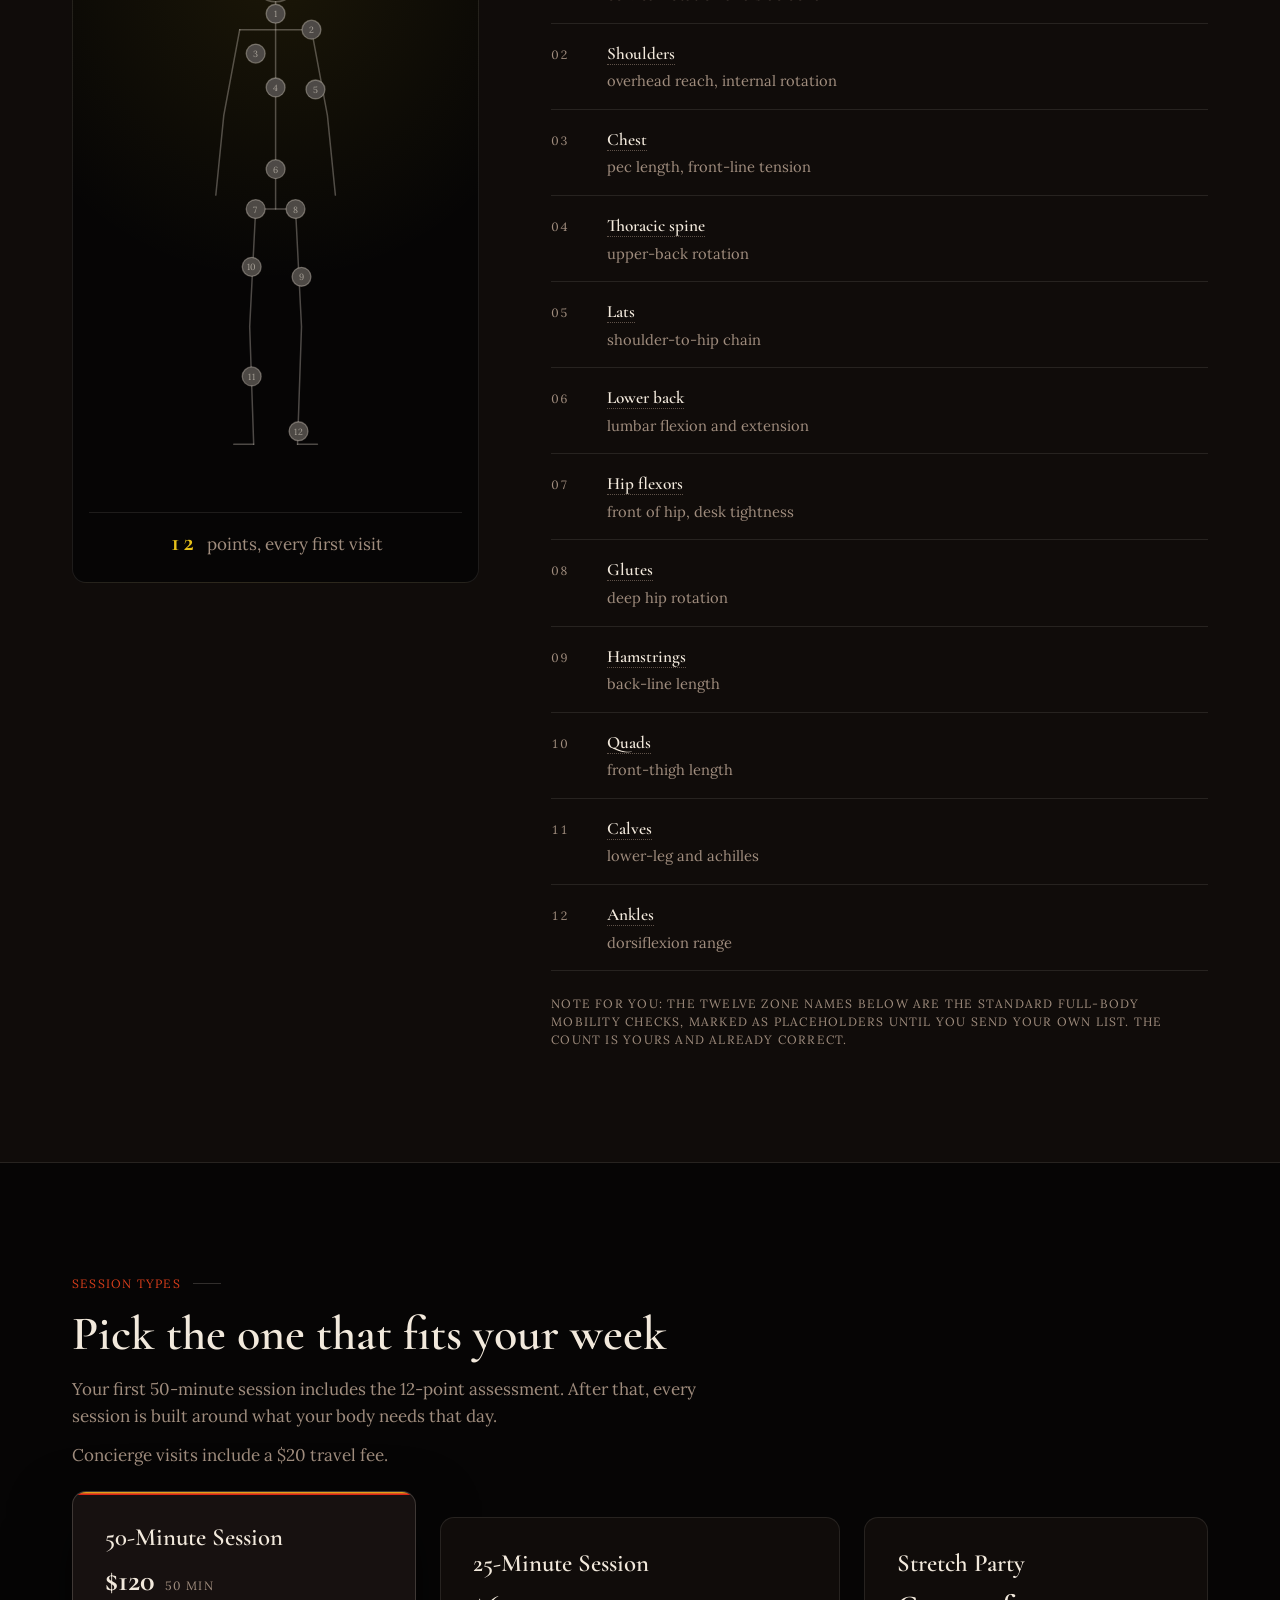
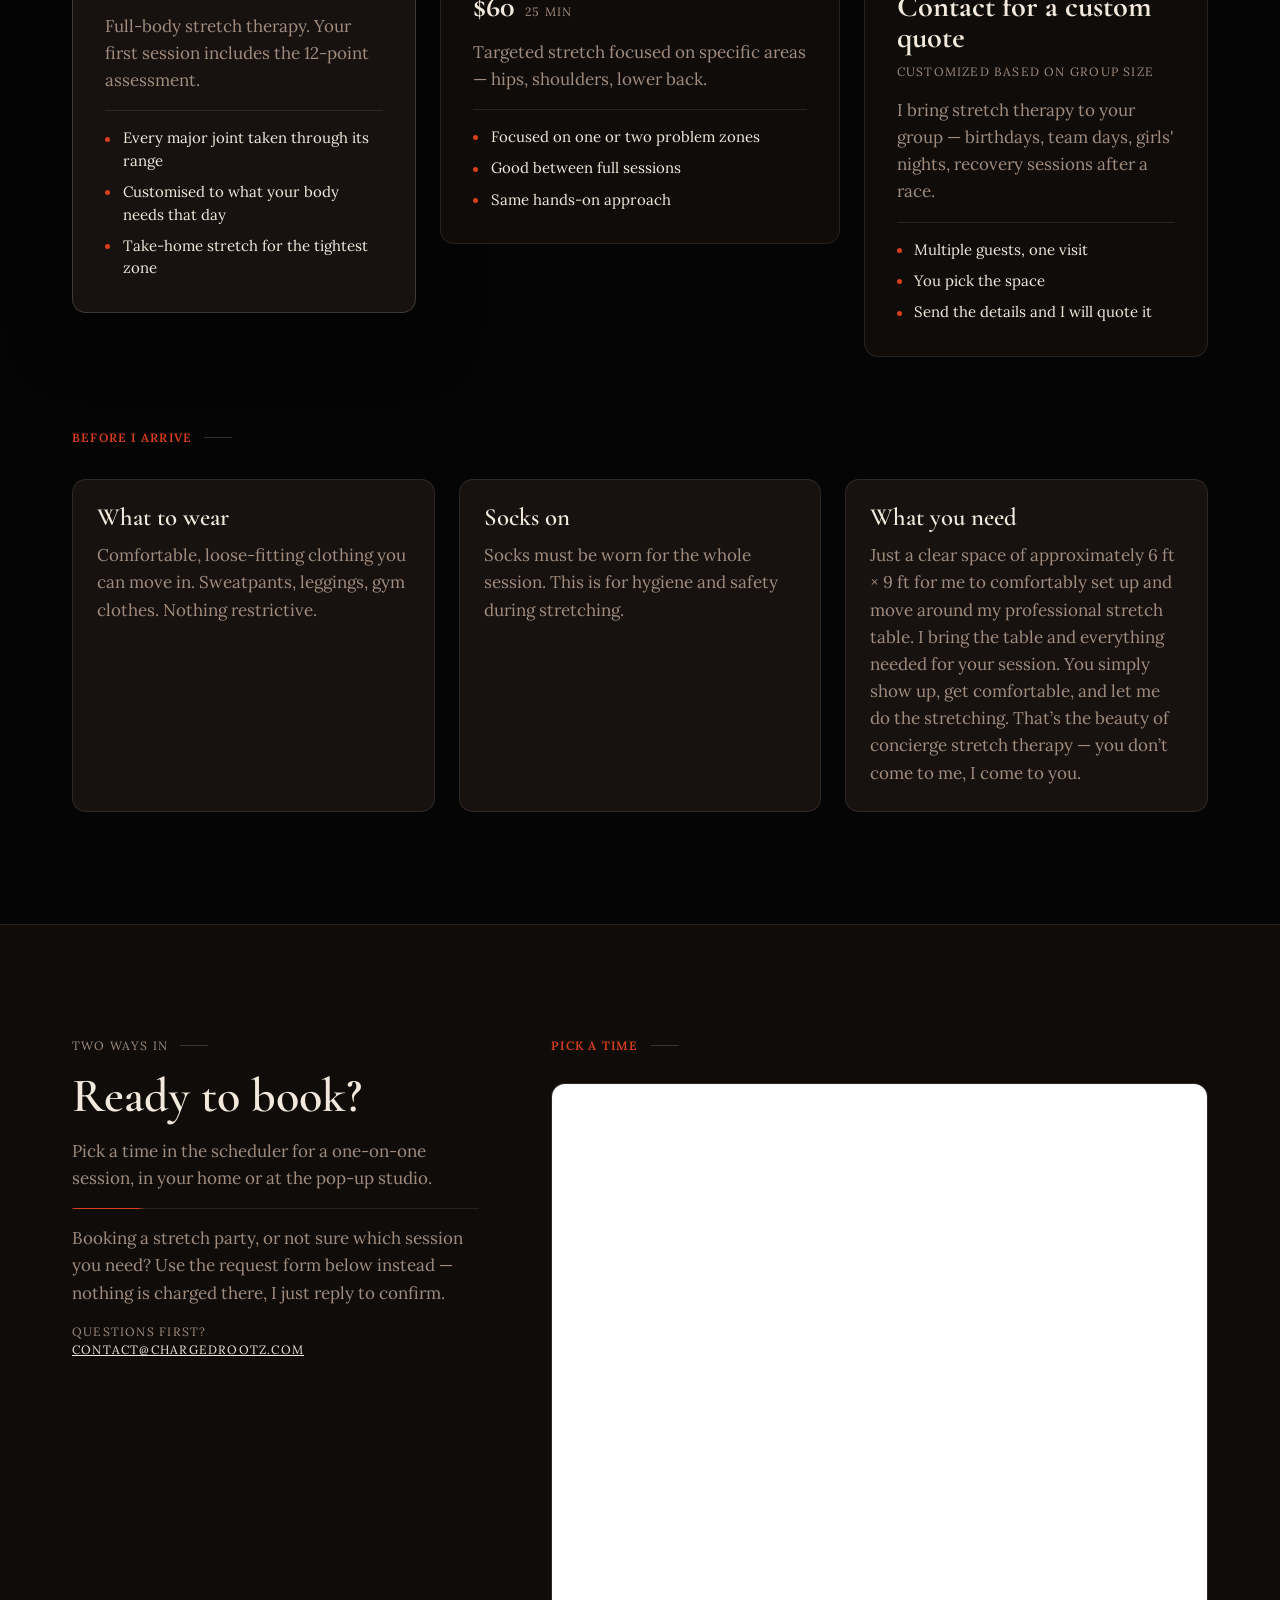
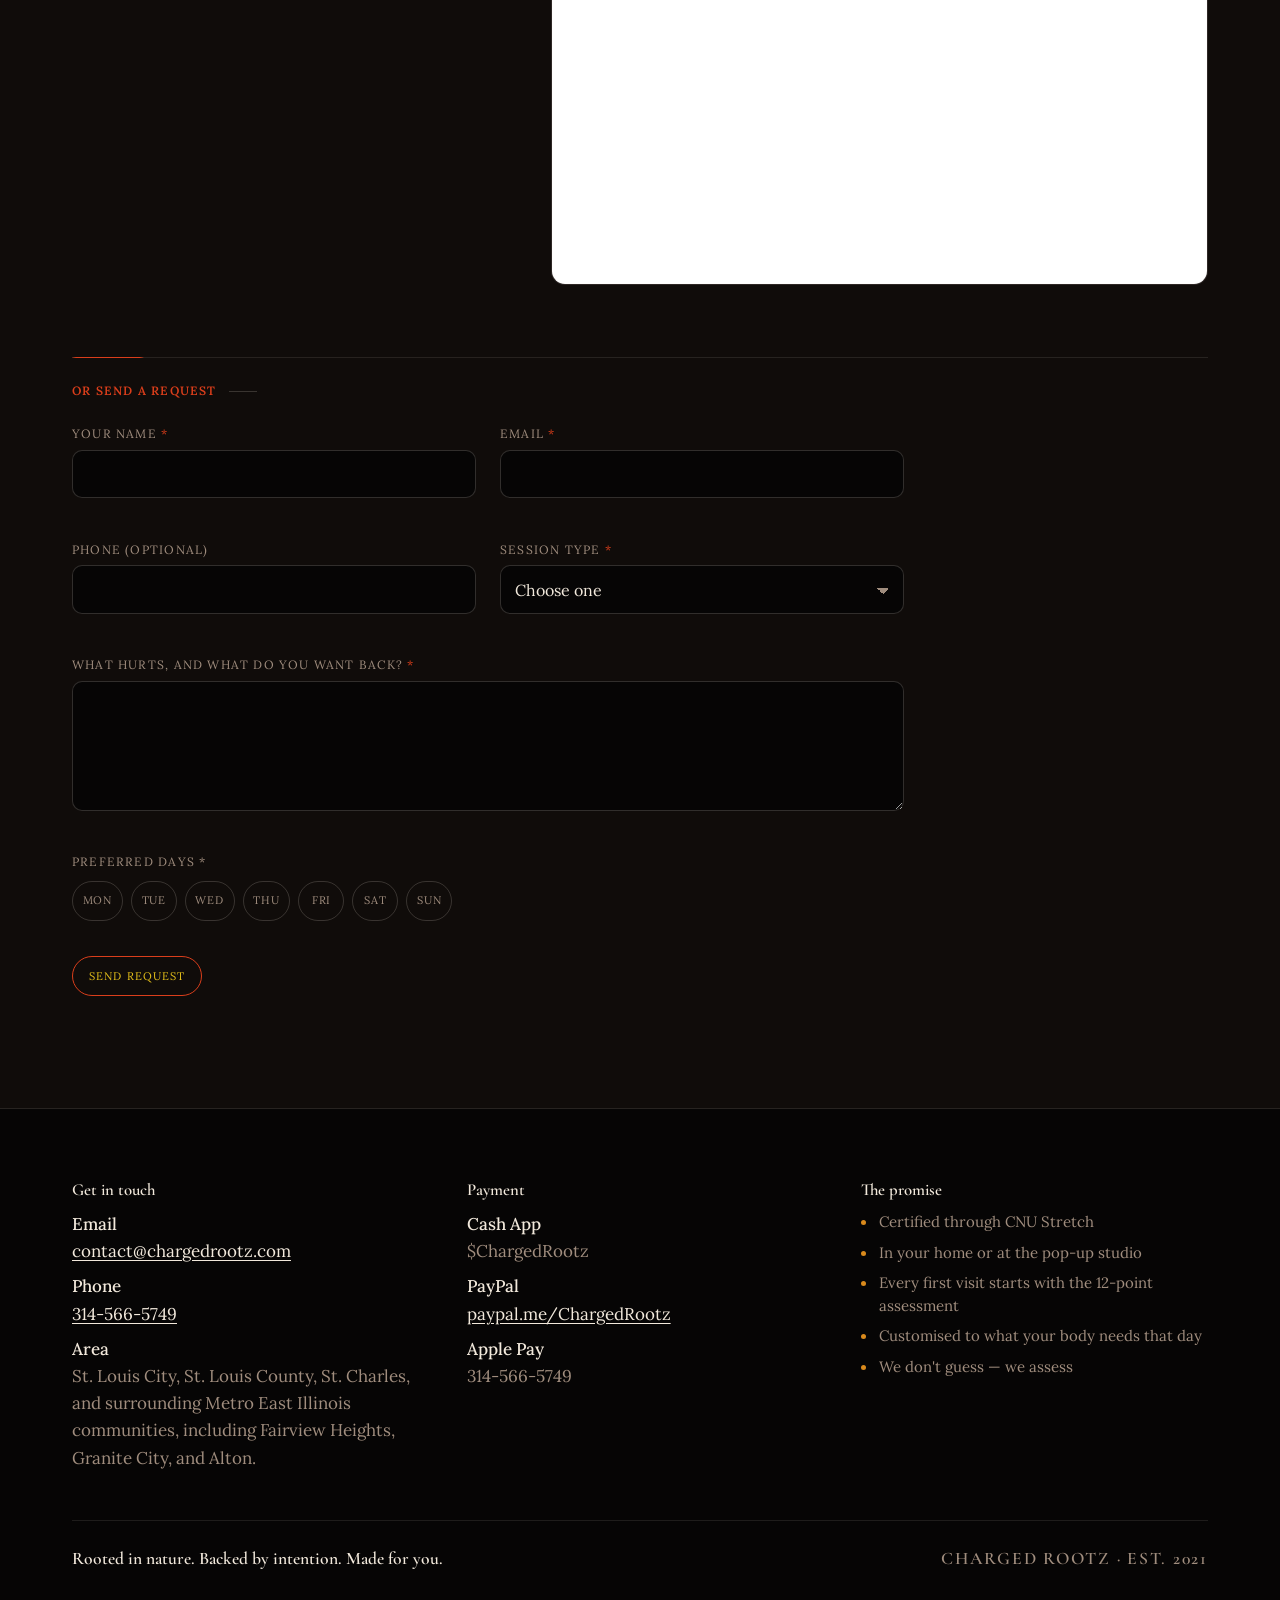
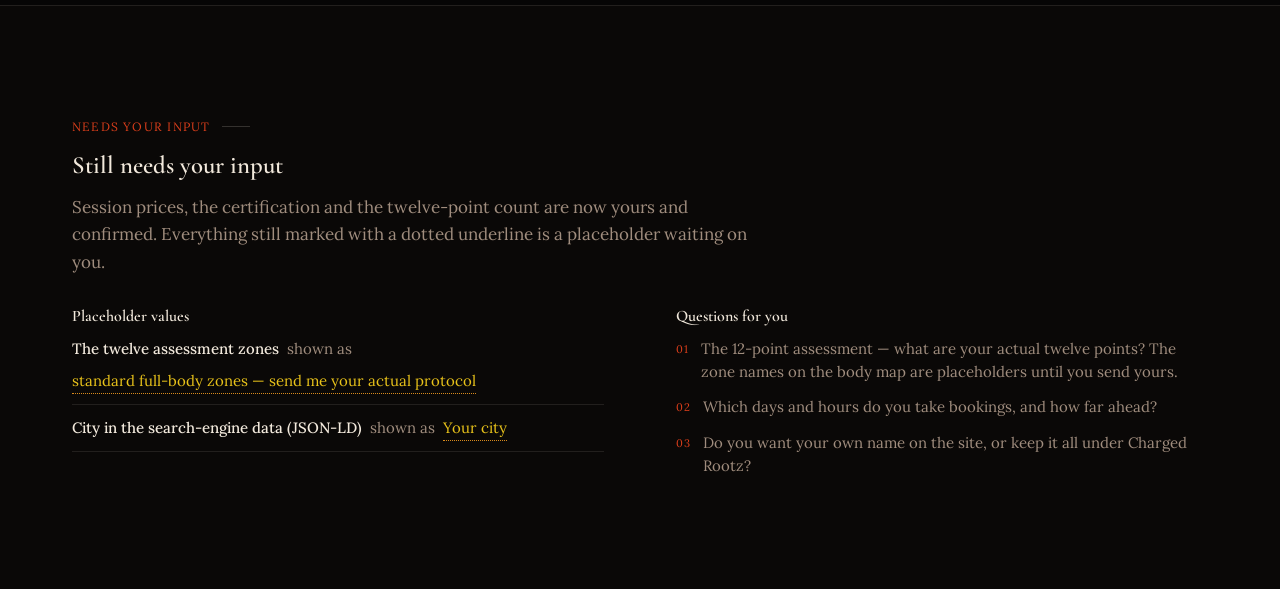
==== commit a3a082b8: "Apply client title and service detail edits" ====
--- a/index.html
+++ b/index.html
@@ -5,17 +5,17 @@
 <meta name="viewport" content="width=device-width, initial-scale=1">
 <!-- REVIEW BUILD ONLY - delete this line before going live on chargedrootz.com -->
 <meta name="robots" content="noindex, nofollow">
-<title>Stretched by ChrgedRootz</title>
+<title>Stretch by ChargedRootz</title>
 <meta name="description" content="Concierge stretch therapy in your home or at the pop-up studio. A certified stretch therapist moves your body through targeted stretches for flexibility, mobility and recovery. Every new client starts with a 12-point assessment.">
 <meta name="theme-color" content="#060505">
 
 <meta property="og:type" content="website">
 <meta property="og:site_name" content="Charged Rootz">
-<meta property="og:title" content="Stretched by ChrgedRootz">
+<meta property="og:title" content="Stretch by ChargedRootz">
 <meta property="og:description" content="In your home or at our pop-up studio. Rooted. Nourished. Elevated.">
 <meta property="og:image" content="assets/img/logo-768.png">
 <meta name="twitter:card" content="summary_large_image">
-<meta name="twitter:title" content="Stretched by ChrgedRootz">
+<meta name="twitter:title" content="Stretch by ChargedRootz">
 <meta name="twitter:description" content="In your home or at our pop-up studio. Rooted. Nourished. Elevated.">
 <meta name="twitter:image" content="assets/img/logo-768.png">
 
@@ -590,7 +590,7 @@
            alt="Charged Rootz — a sun-crowned figure rooted in flame"
            width="768" height="768" fetchpriority="high" decoding="async">
       <p class="micro hero__tag" id="hero-tag">Rooted. Nourished. Elevated.</p>
-      <h1 class="hero__h1" id="hero-h1">Stretched by<br><em>ChrgedRootz</em></h1>
+      <h1 class="hero__h1" id="hero-h1">Stretch by<br><em>ChargedRootz</em></h1>
       <p class="micro hero__concierge">In Your Home or at Our Pop-Up Studio</p>
       <p class="hero__lede">Certified stretch therapy, one on one. Come to the pop-up studio, or have me come to you. Socks on &mdash; I bring everything else.</p>
       <div class="hero__cta">
@@ -736,6 +736,7 @@
       <p class="micro eyebrow">Session types</p>
       <h2 id="sessions-h" style="font-size:var(--t-h2);margin-top:var(--s-4);text-wrap:balance">Pick the one that fits your week</h2>
       <p class="muted measure" style="margin-top:var(--s-4)">Your first 50-minute session includes the 12-point assessment. After that, every session is built around what your body needs that day.</p>
+      <p class="muted measure" style="margin-top:var(--s-3)">Concierge visits include a $20 travel fee.</p>
       <div class="sessions__grid" id="sessionCards"></div>
 
       <h3 class="micro eyebrow" style="margin-top:var(--s-8)">Before I arrive</h3>
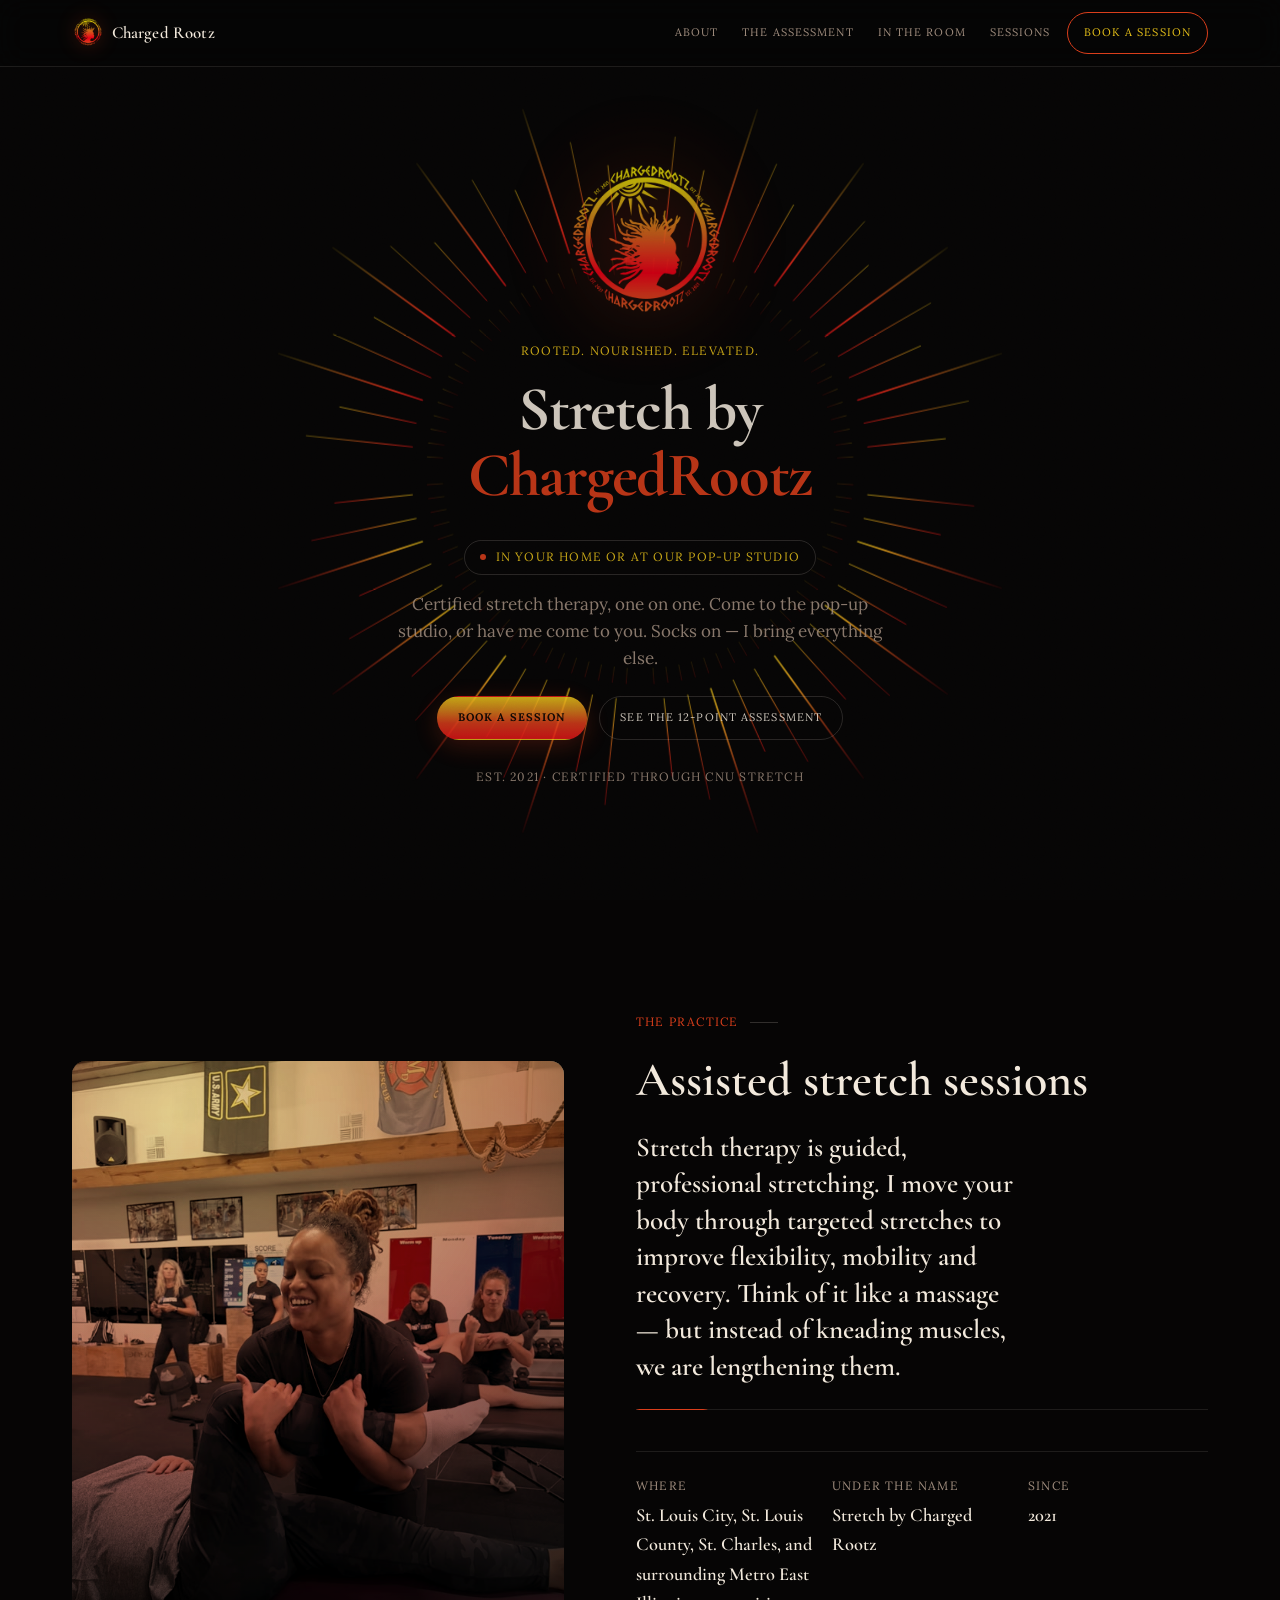
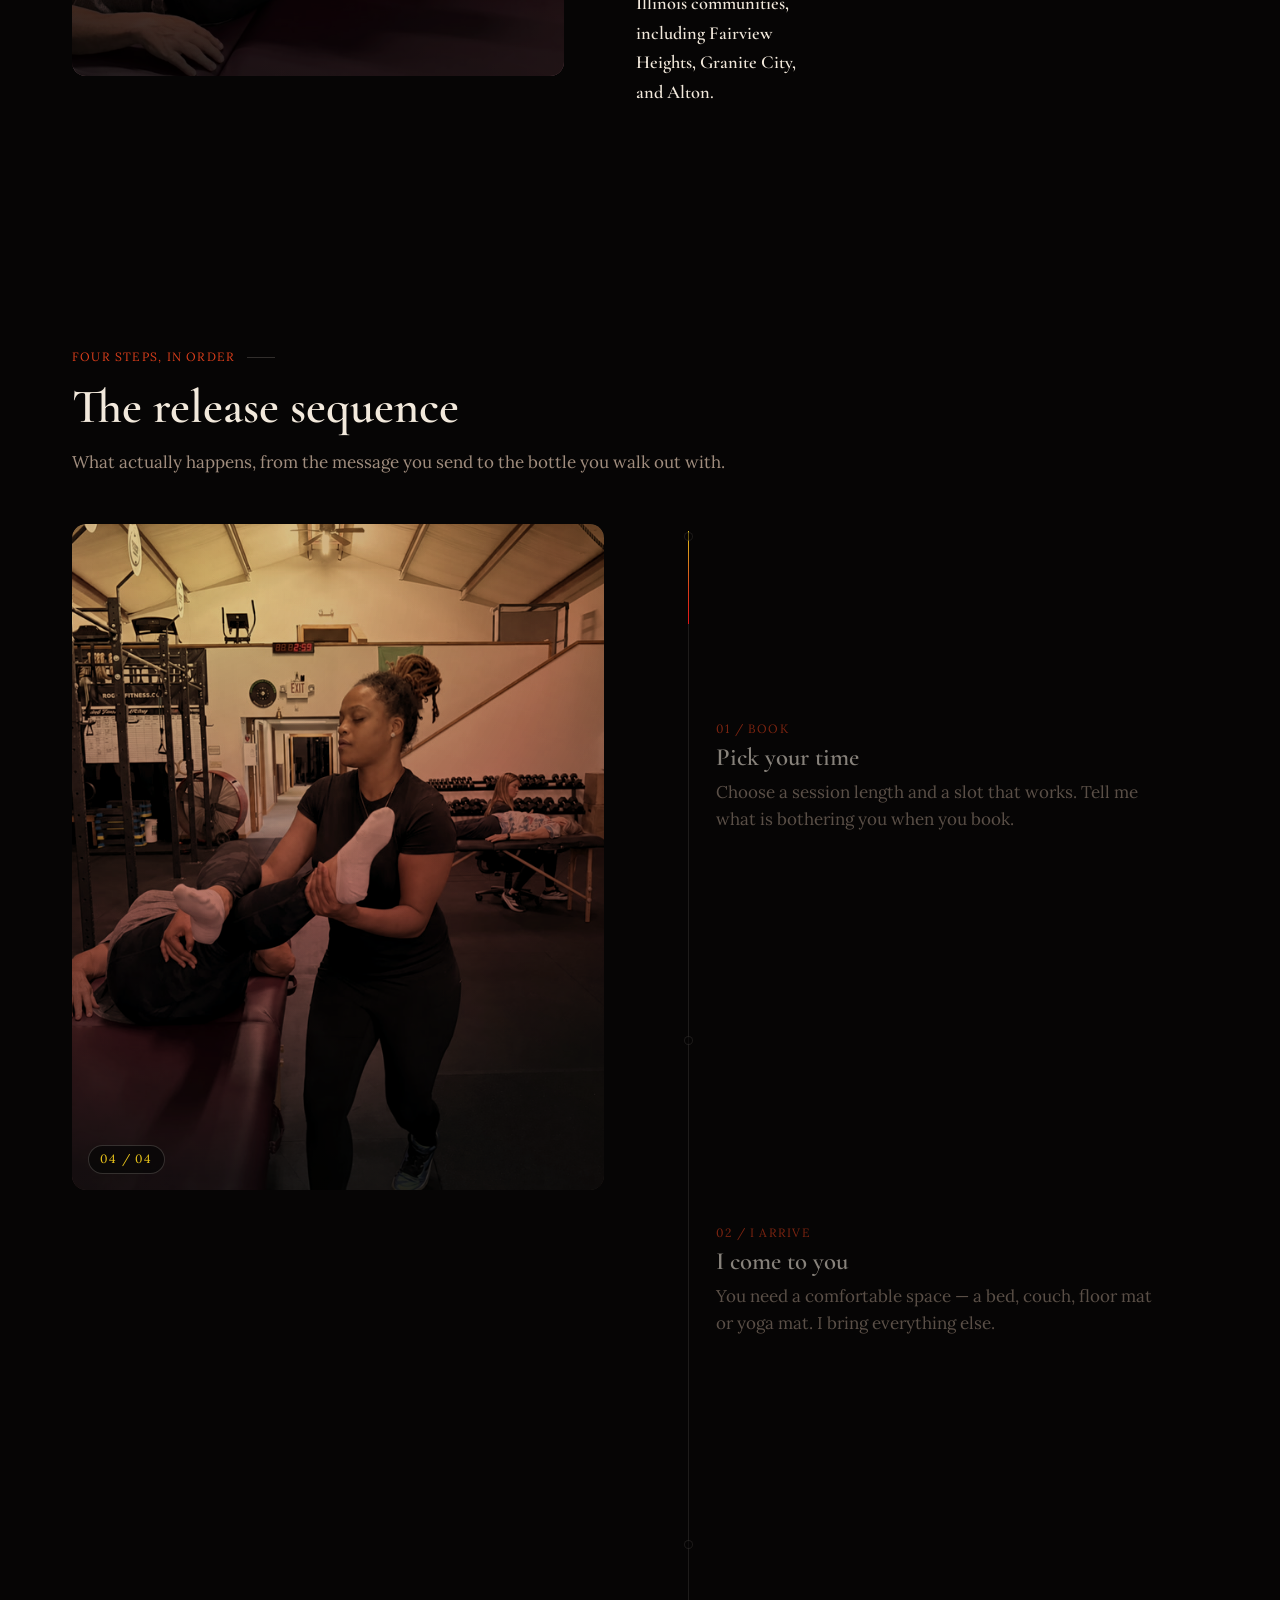
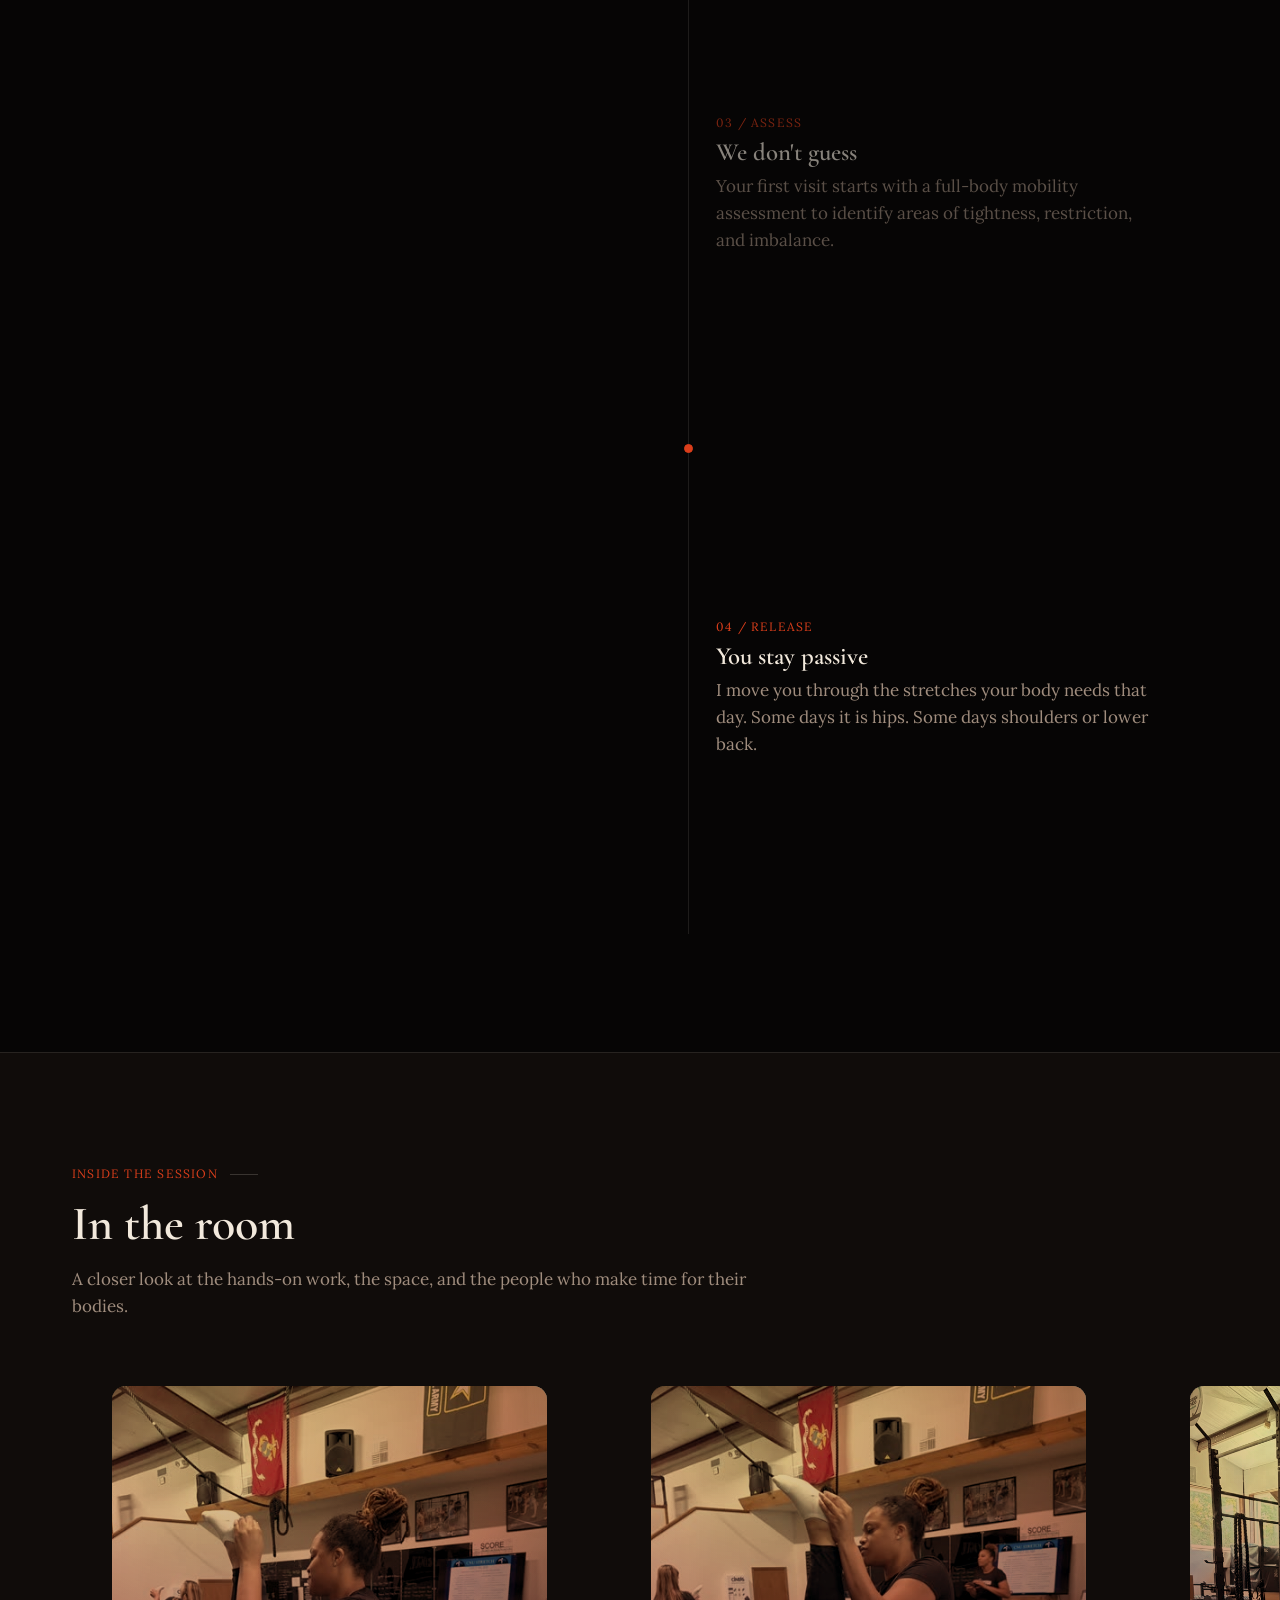
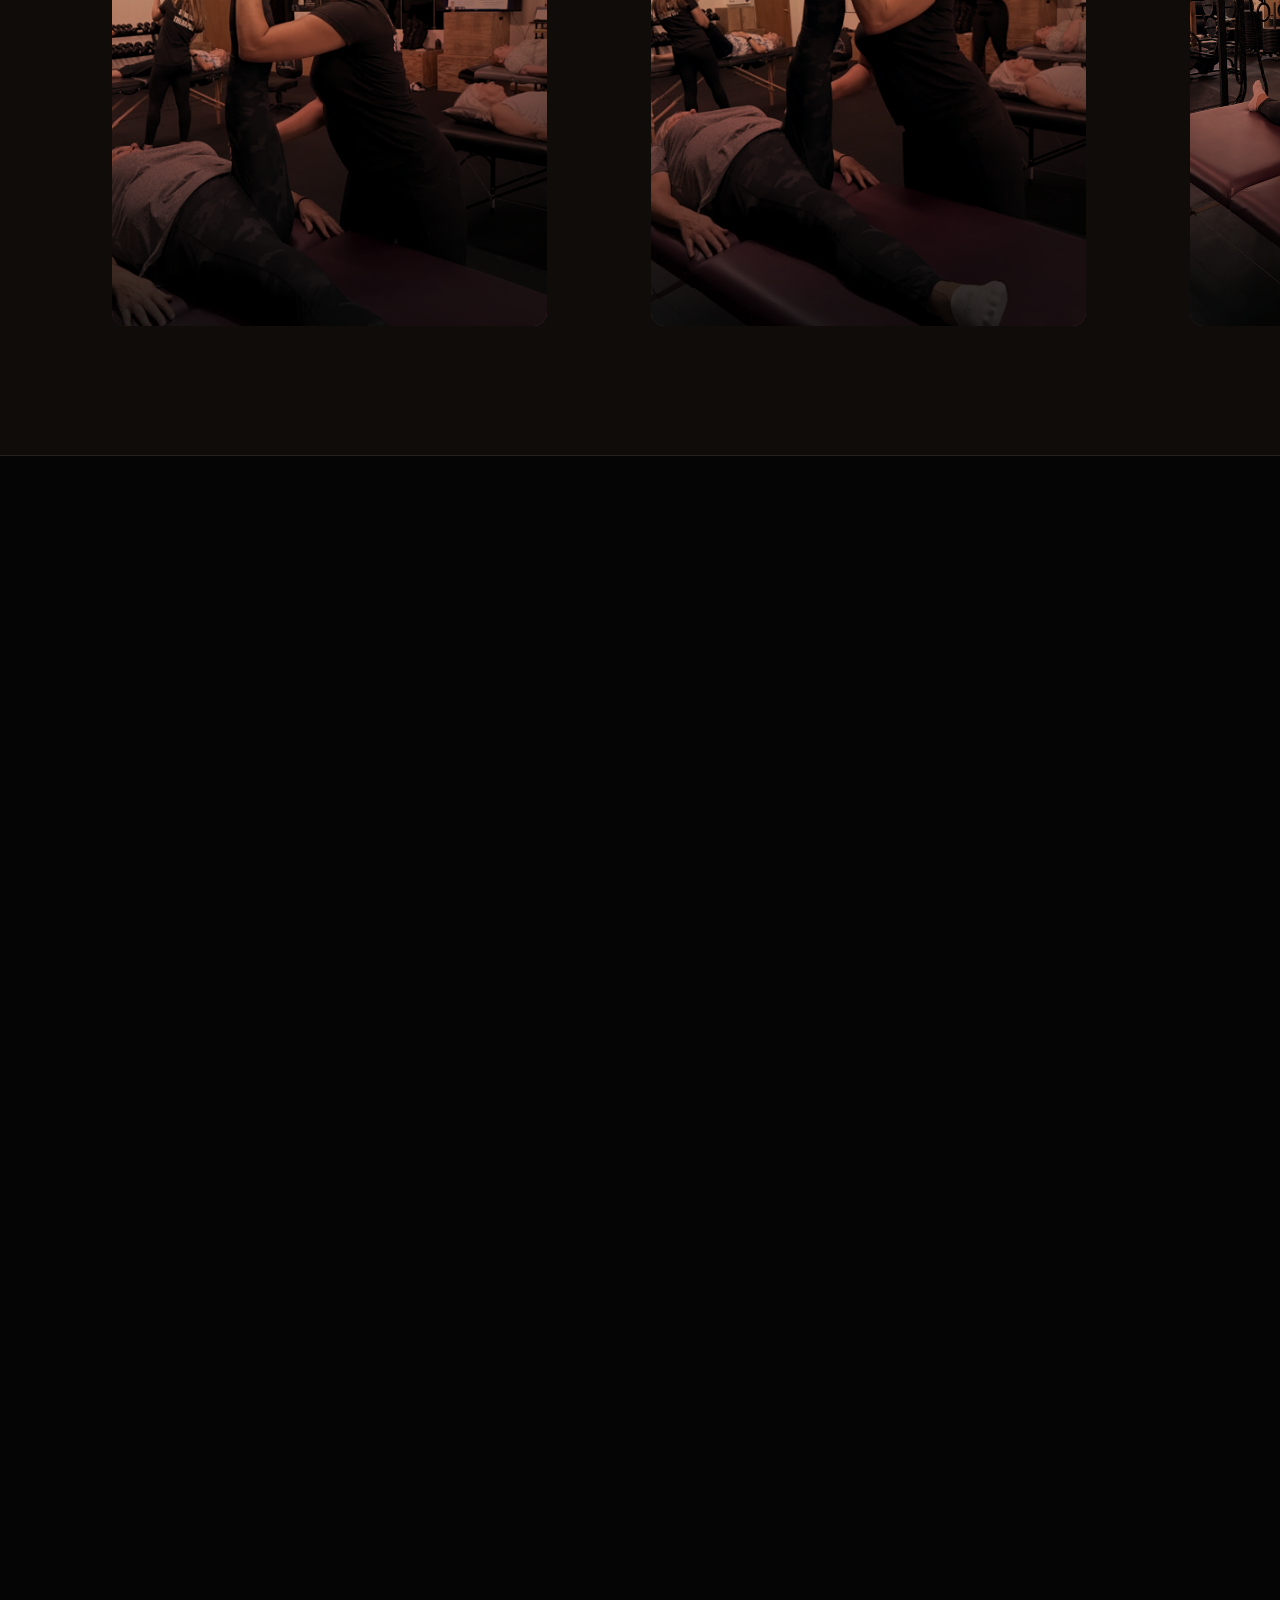
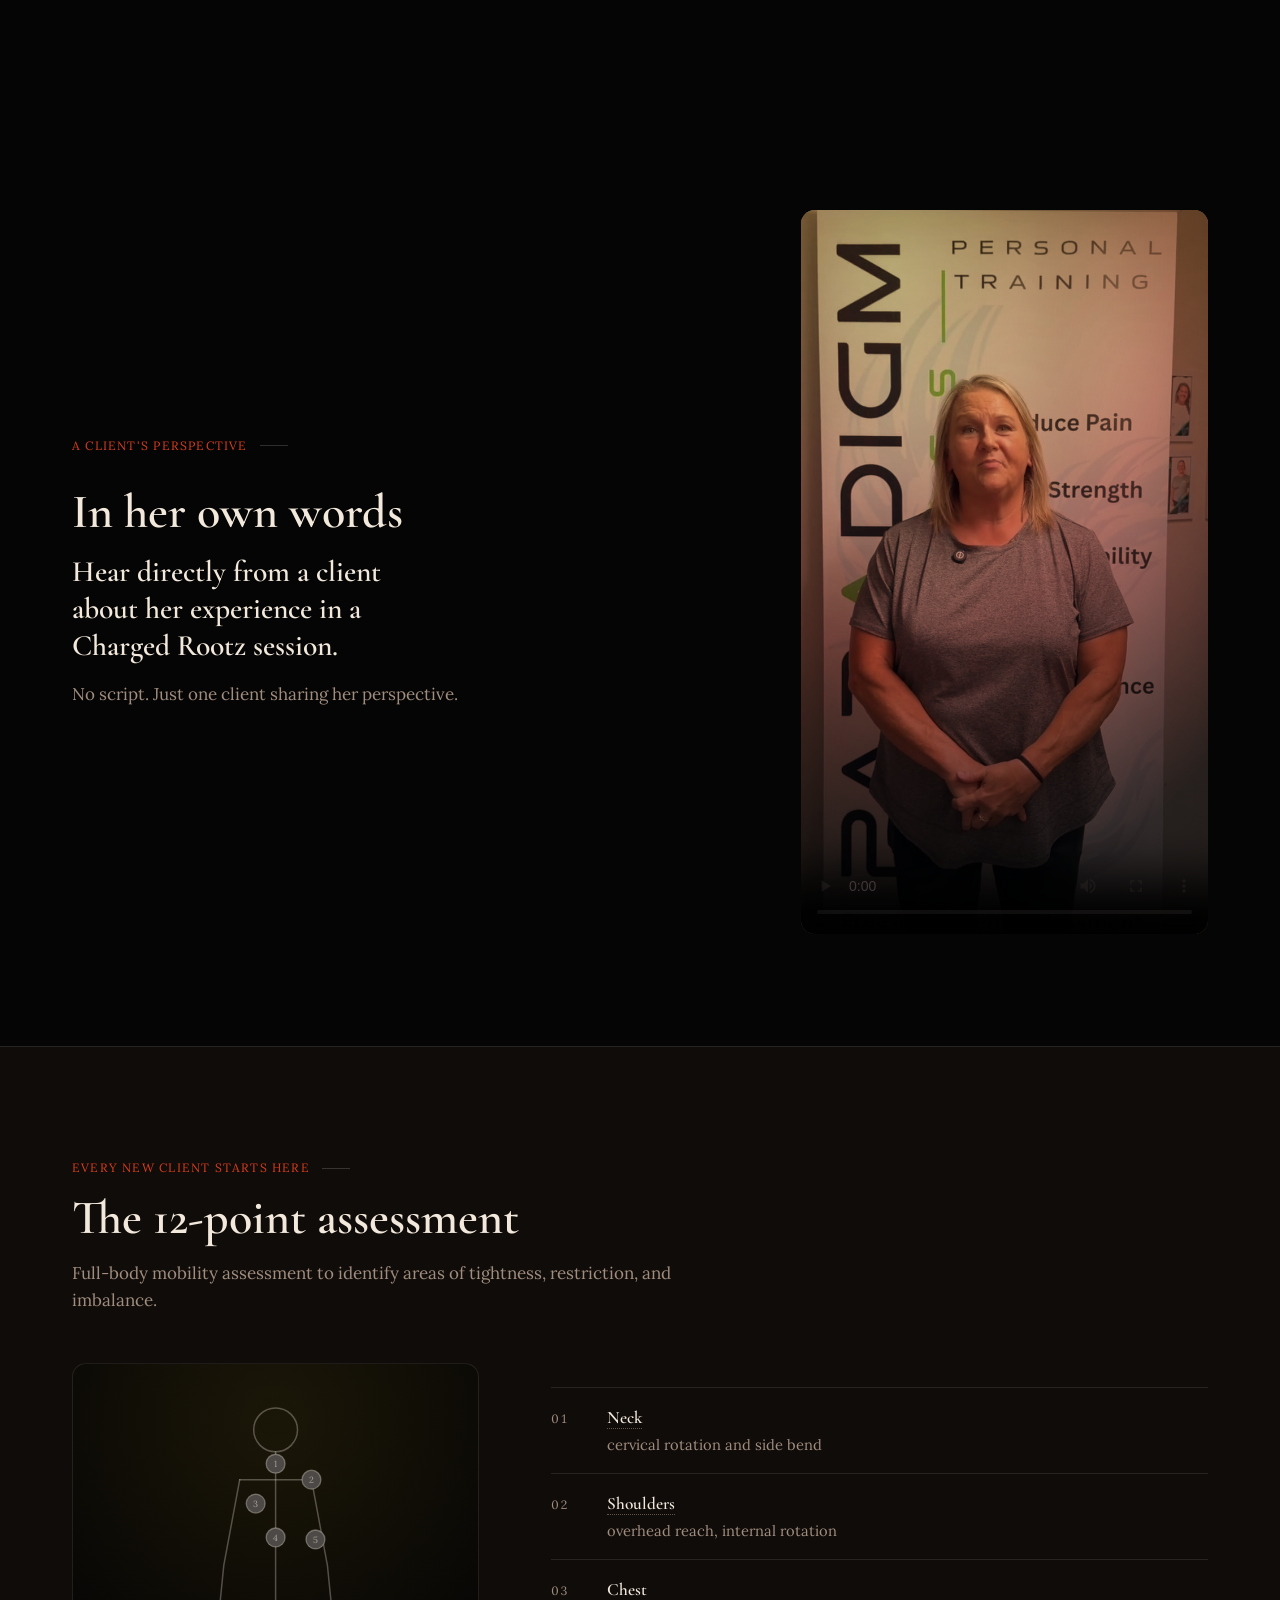
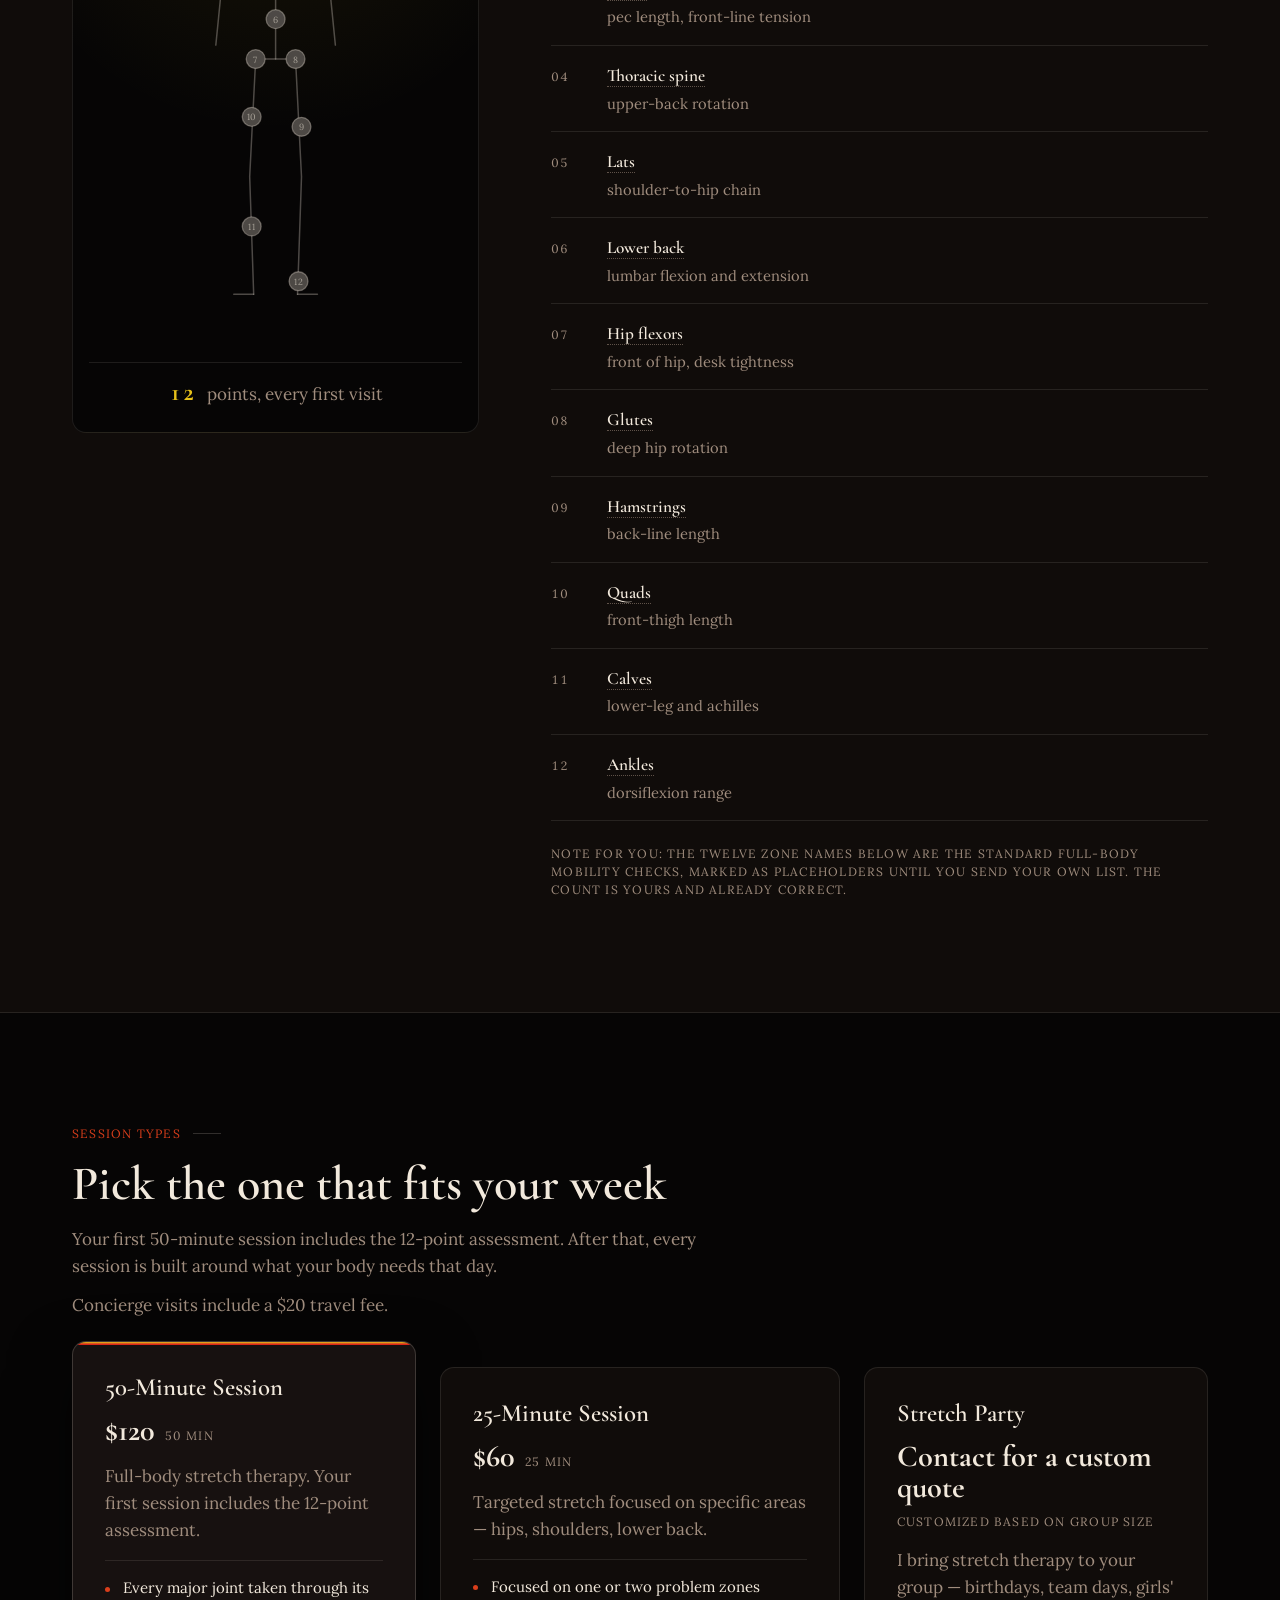
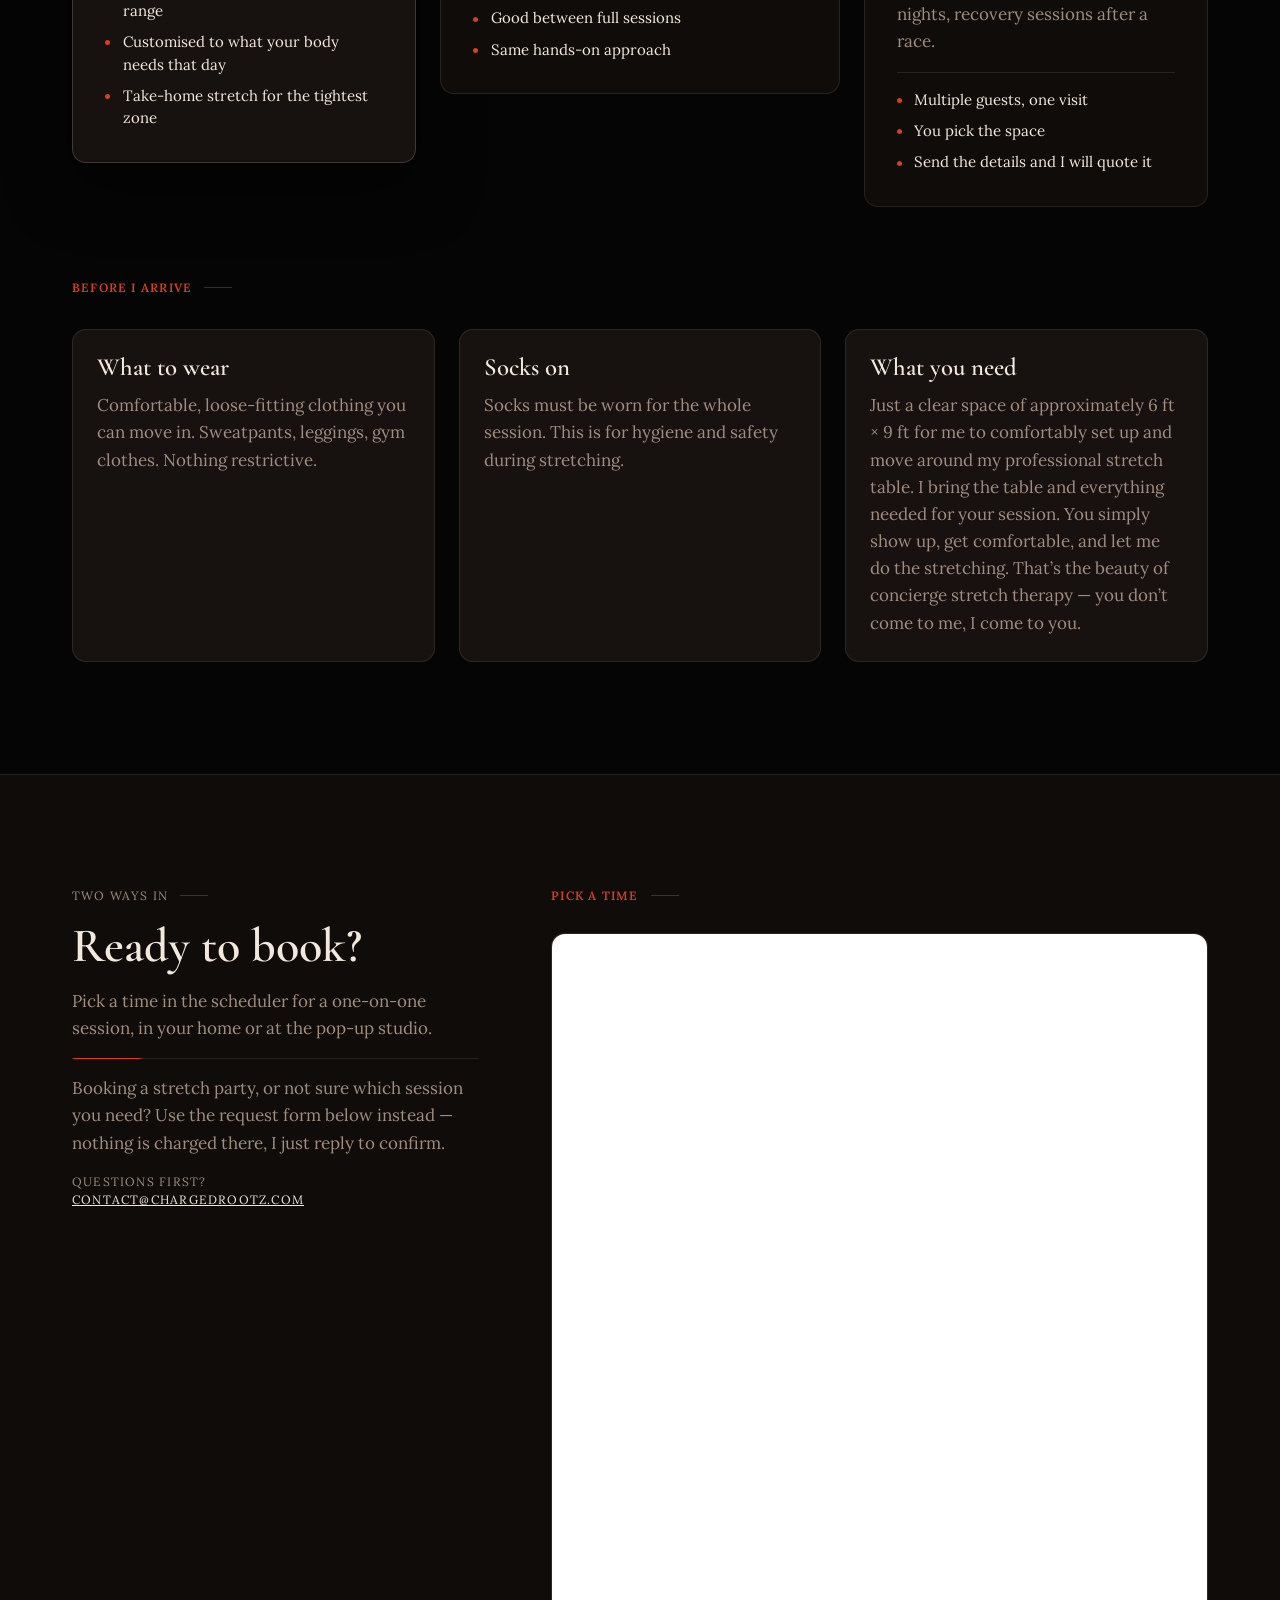
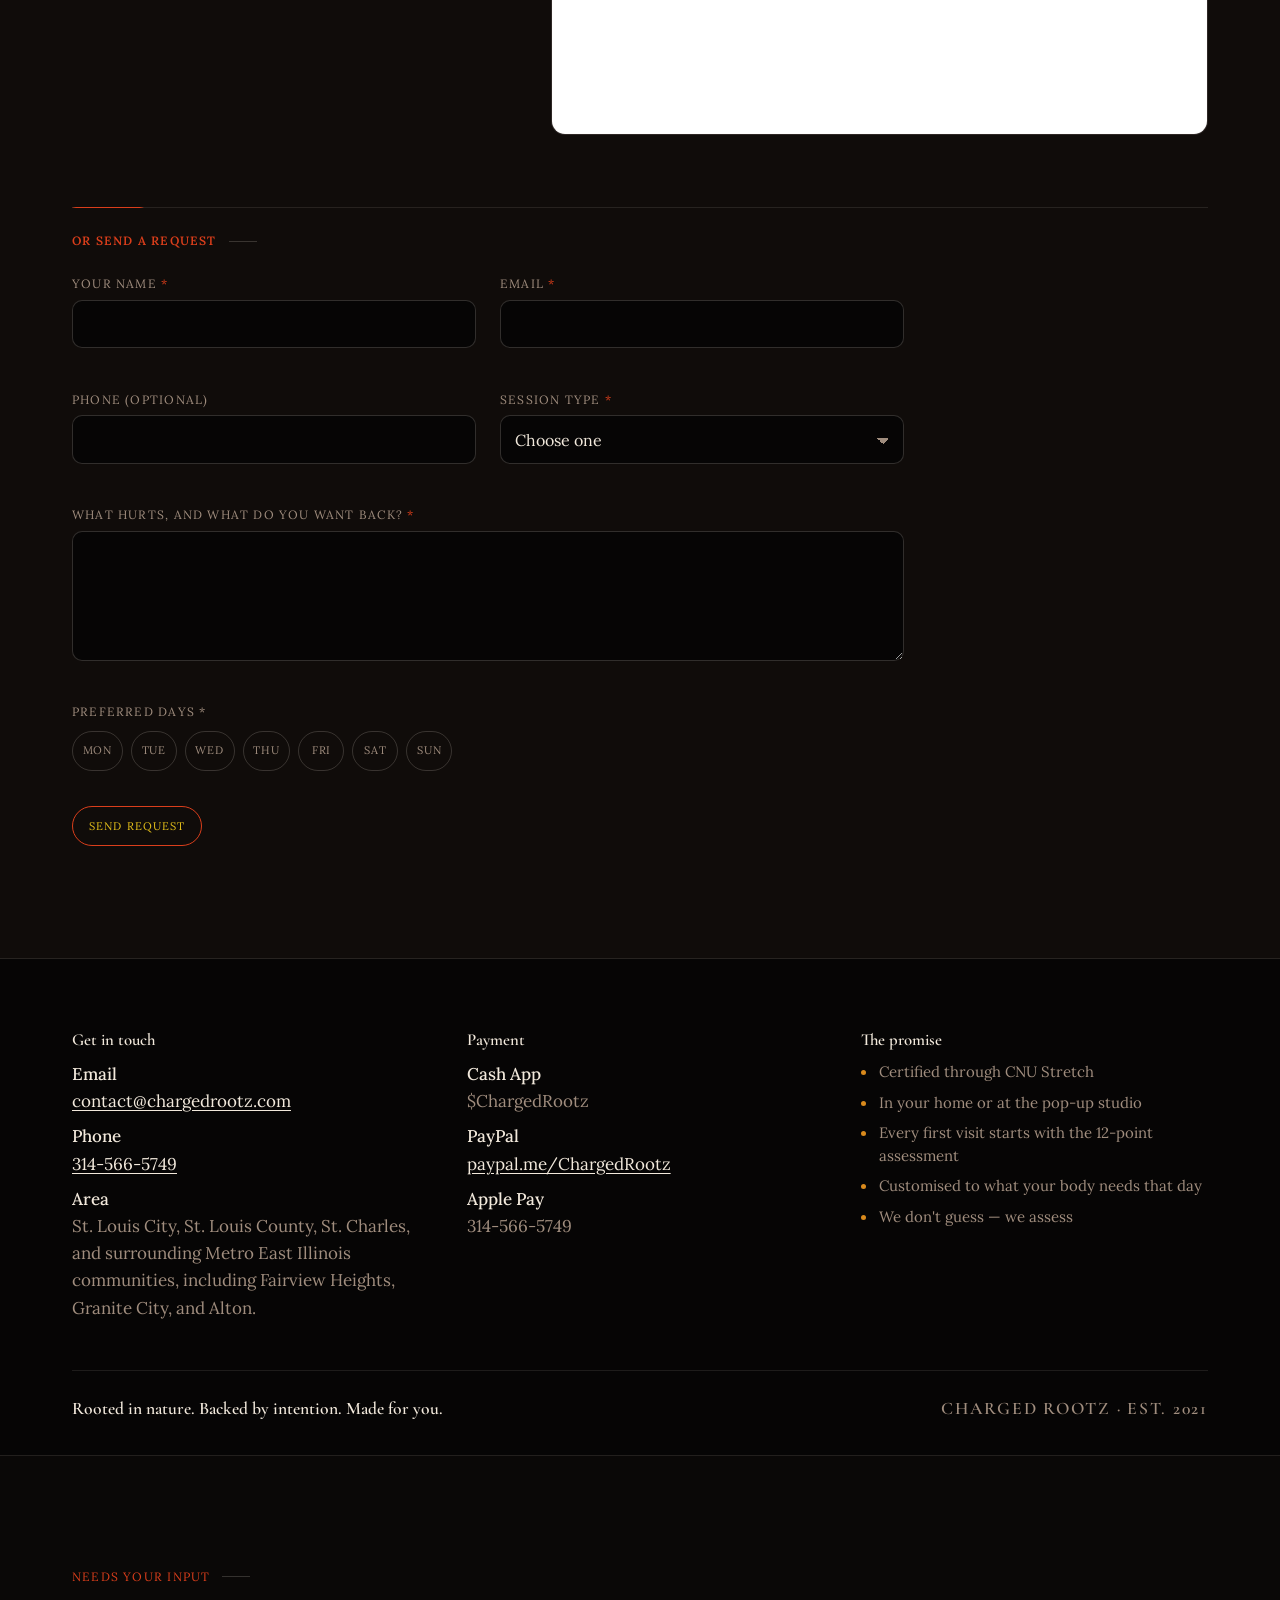
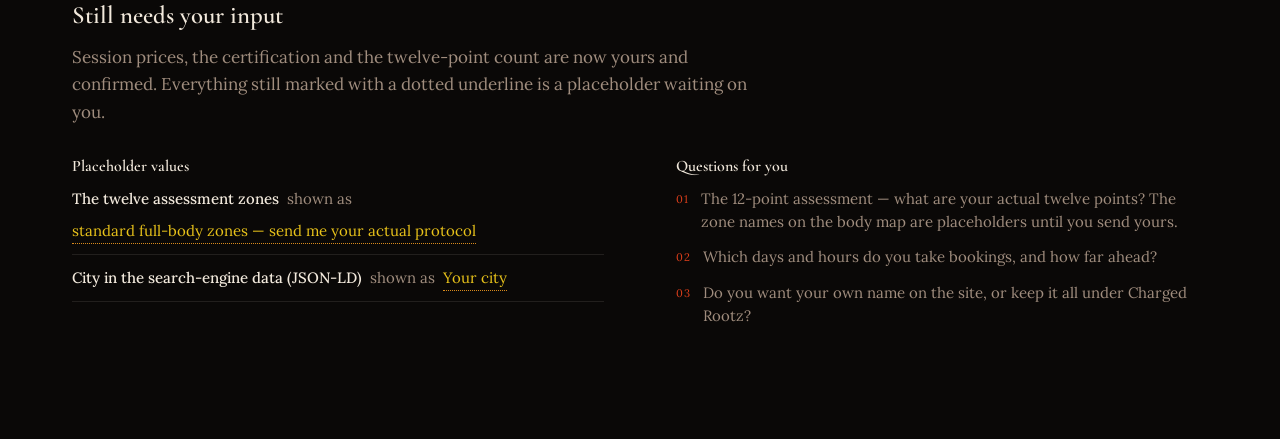
==== commit f8700f7e: "Remove duplicate practice certification badge" ====
--- a/index.html
+++ b/index.html
@@ -623,10 +623,6 @@
             <div class="fact"><dt>Under the name</dt><dd id="fact-name"></dd></div>
             <div class="fact"><dt>Since</dt><dd id="fact-est"></dd></div>
           </dl>
-          <div class="cert">
-            <span class="cert__seal" aria-hidden="true">CNU</span>
-            <p class="micro" id="certLine"></p>
-          </div>
         </div>
       </div>
     </div>
@@ -934,7 +930,6 @@
   set("hero-tag", esc(CR.brand.tagline));
   set("hero-meta", "Est. " + esc(CR.brand.est) + " · Certified through CNU Stretch");
   set("practice-blurb", esc(CR.stretch.blurb));
-  set("certLine", esc(CR.brand.cert));
   set("fact-city", ph(CR.brand.city, "Your city / service area"));
   set("fact-name", ph(CR.brand.stretchName, "Name of the stretch offering"));
   set("fact-est", esc(CR.brand.est));
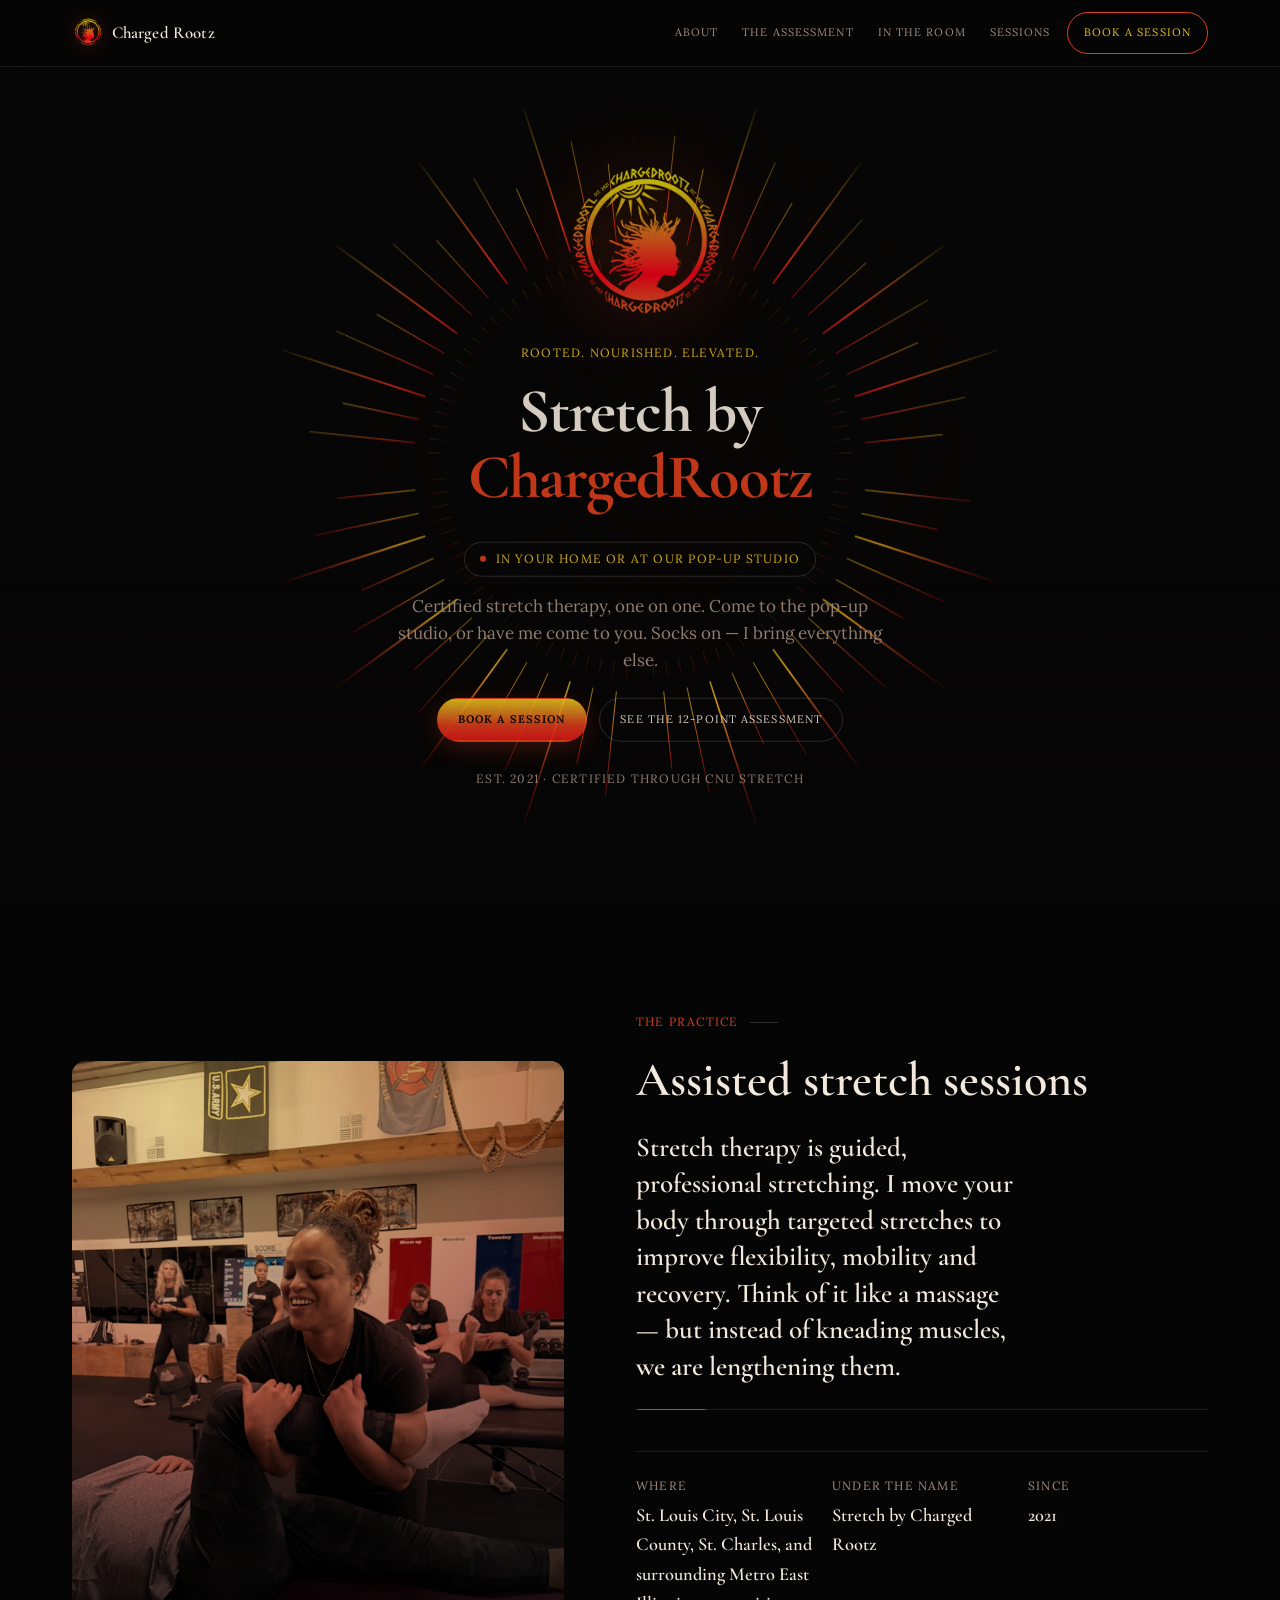
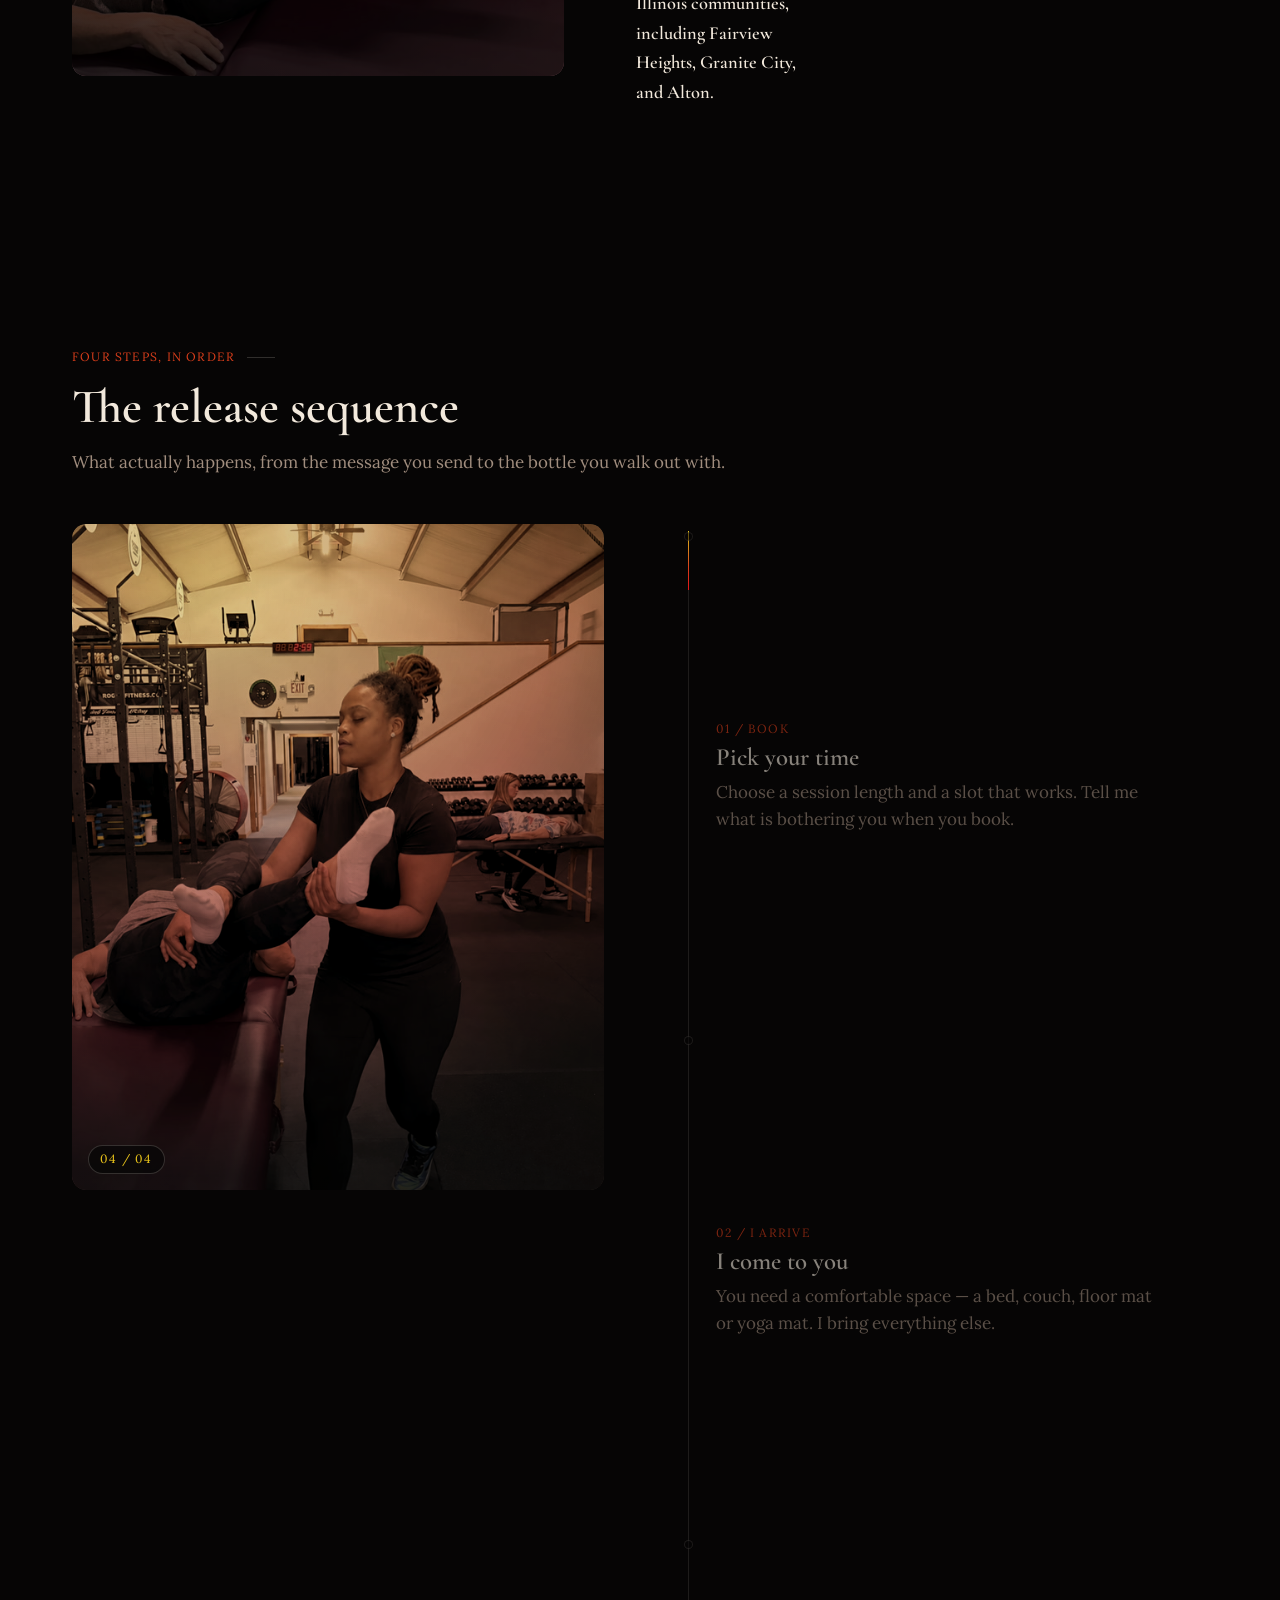
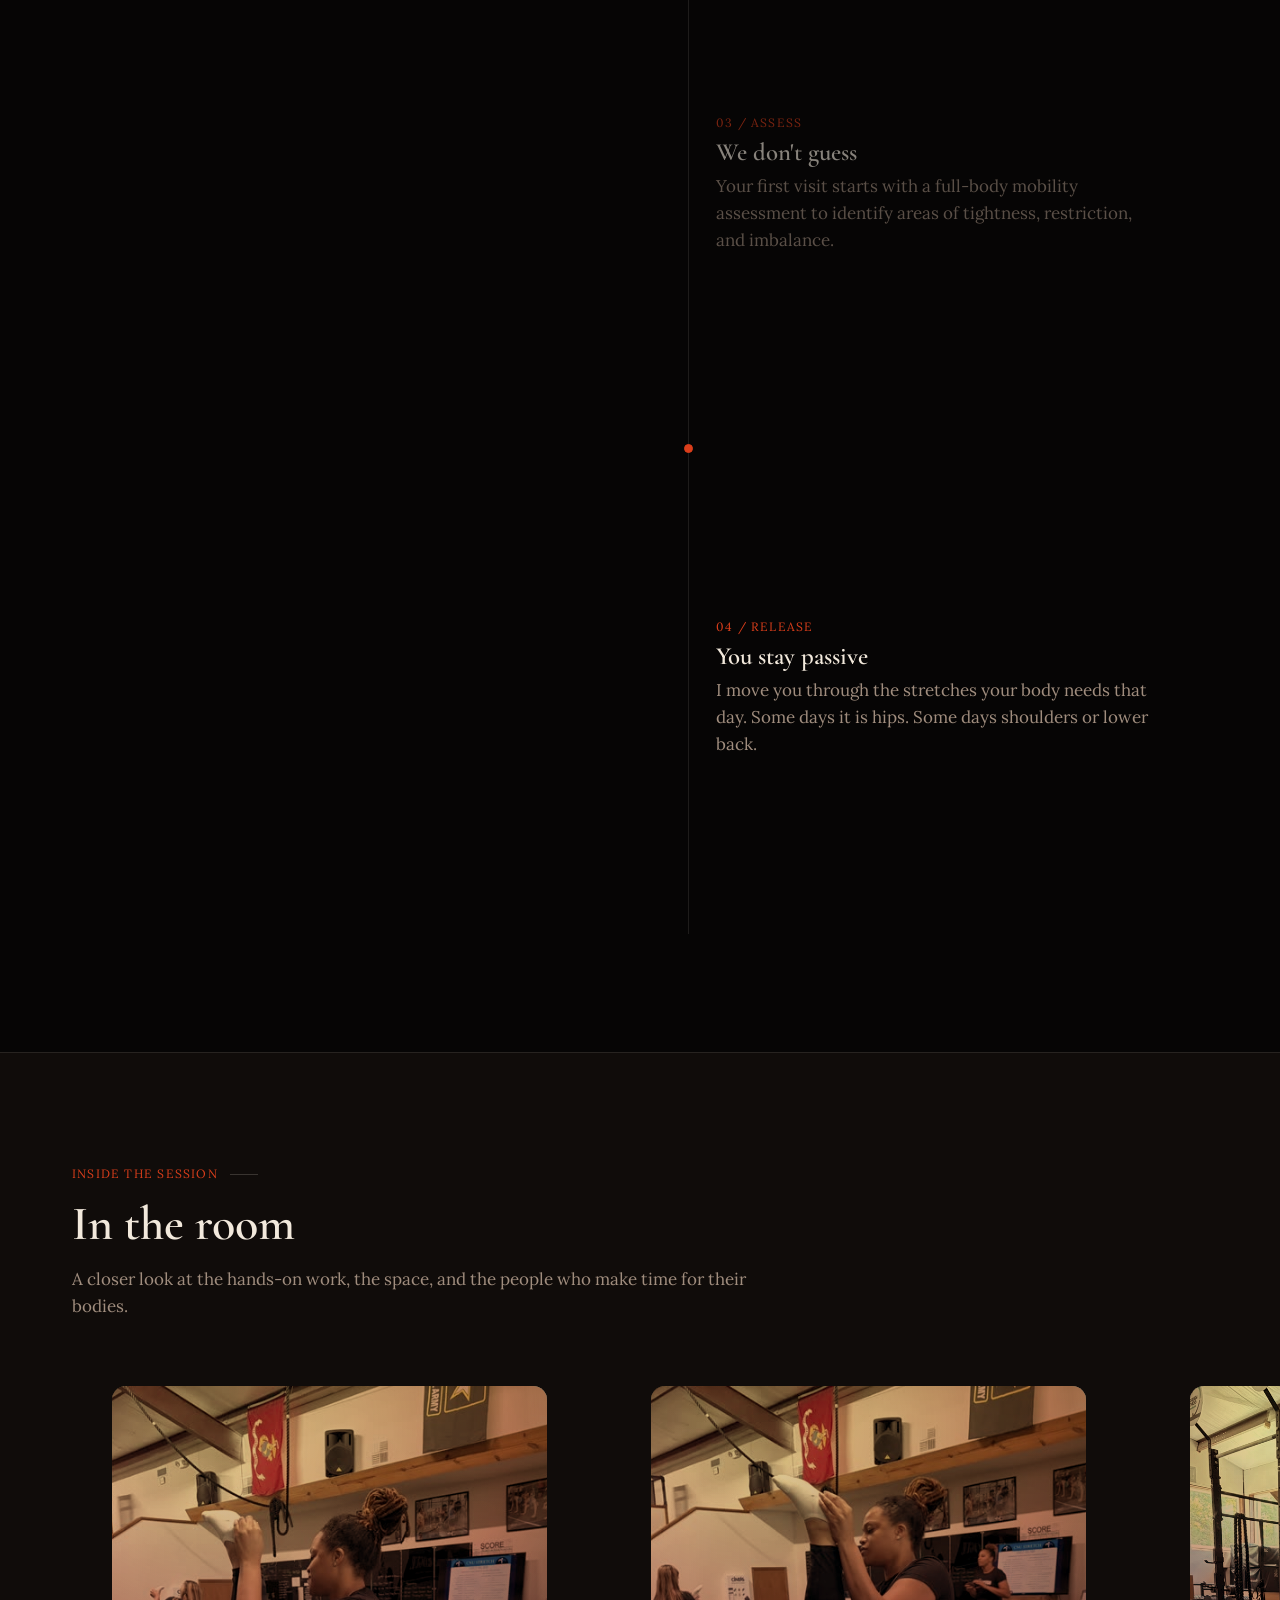
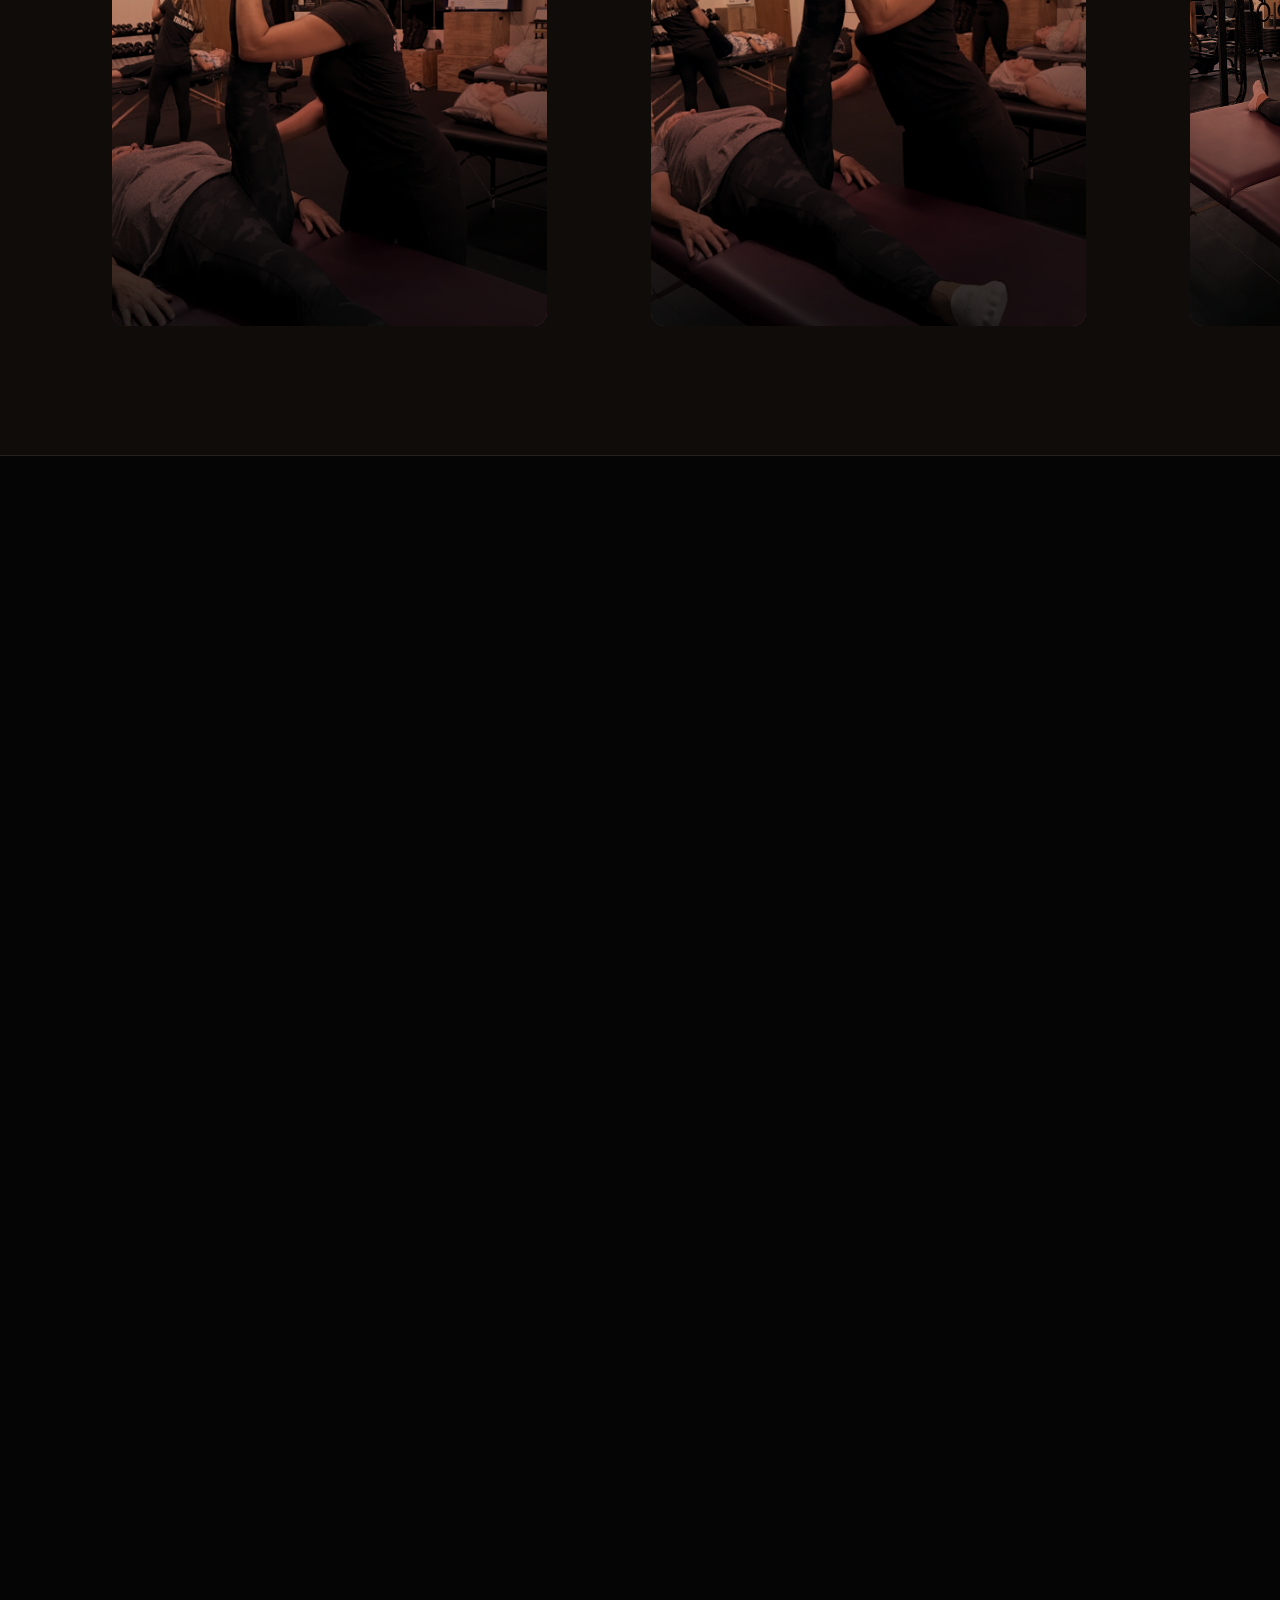
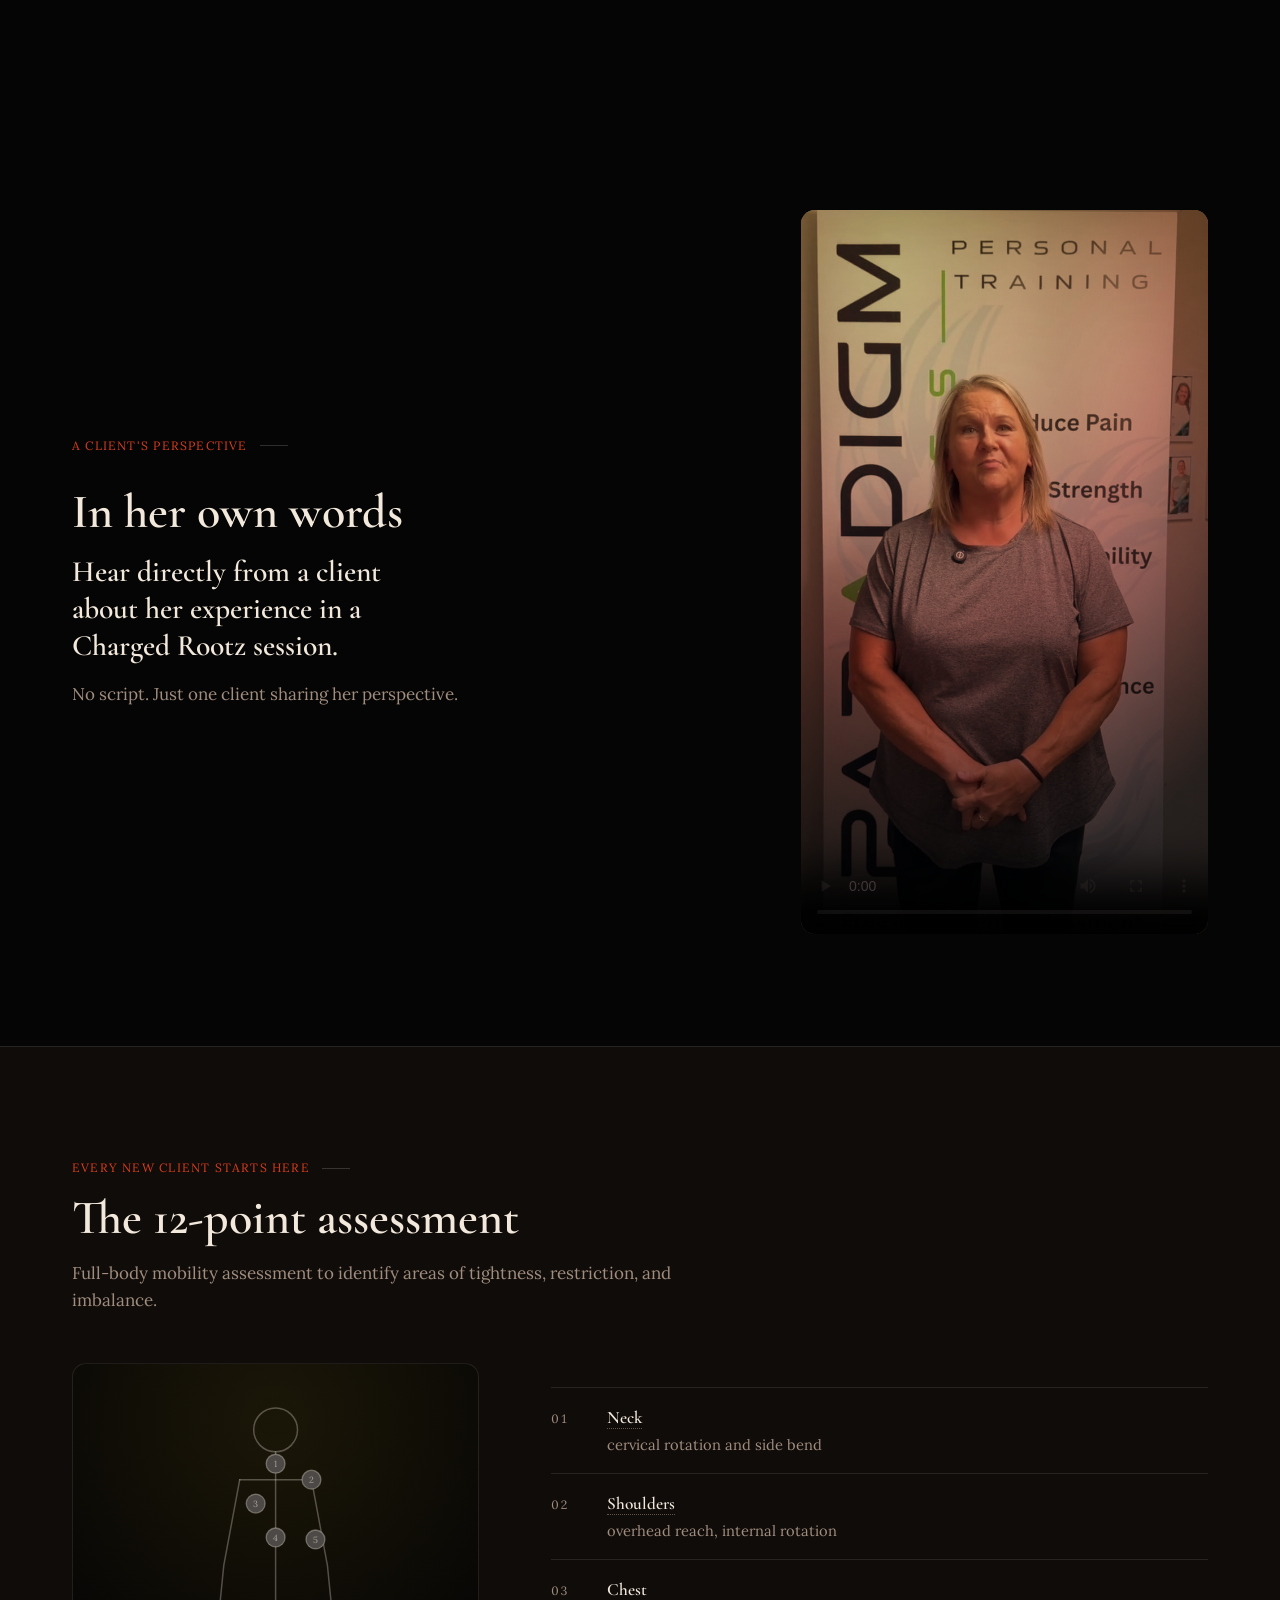
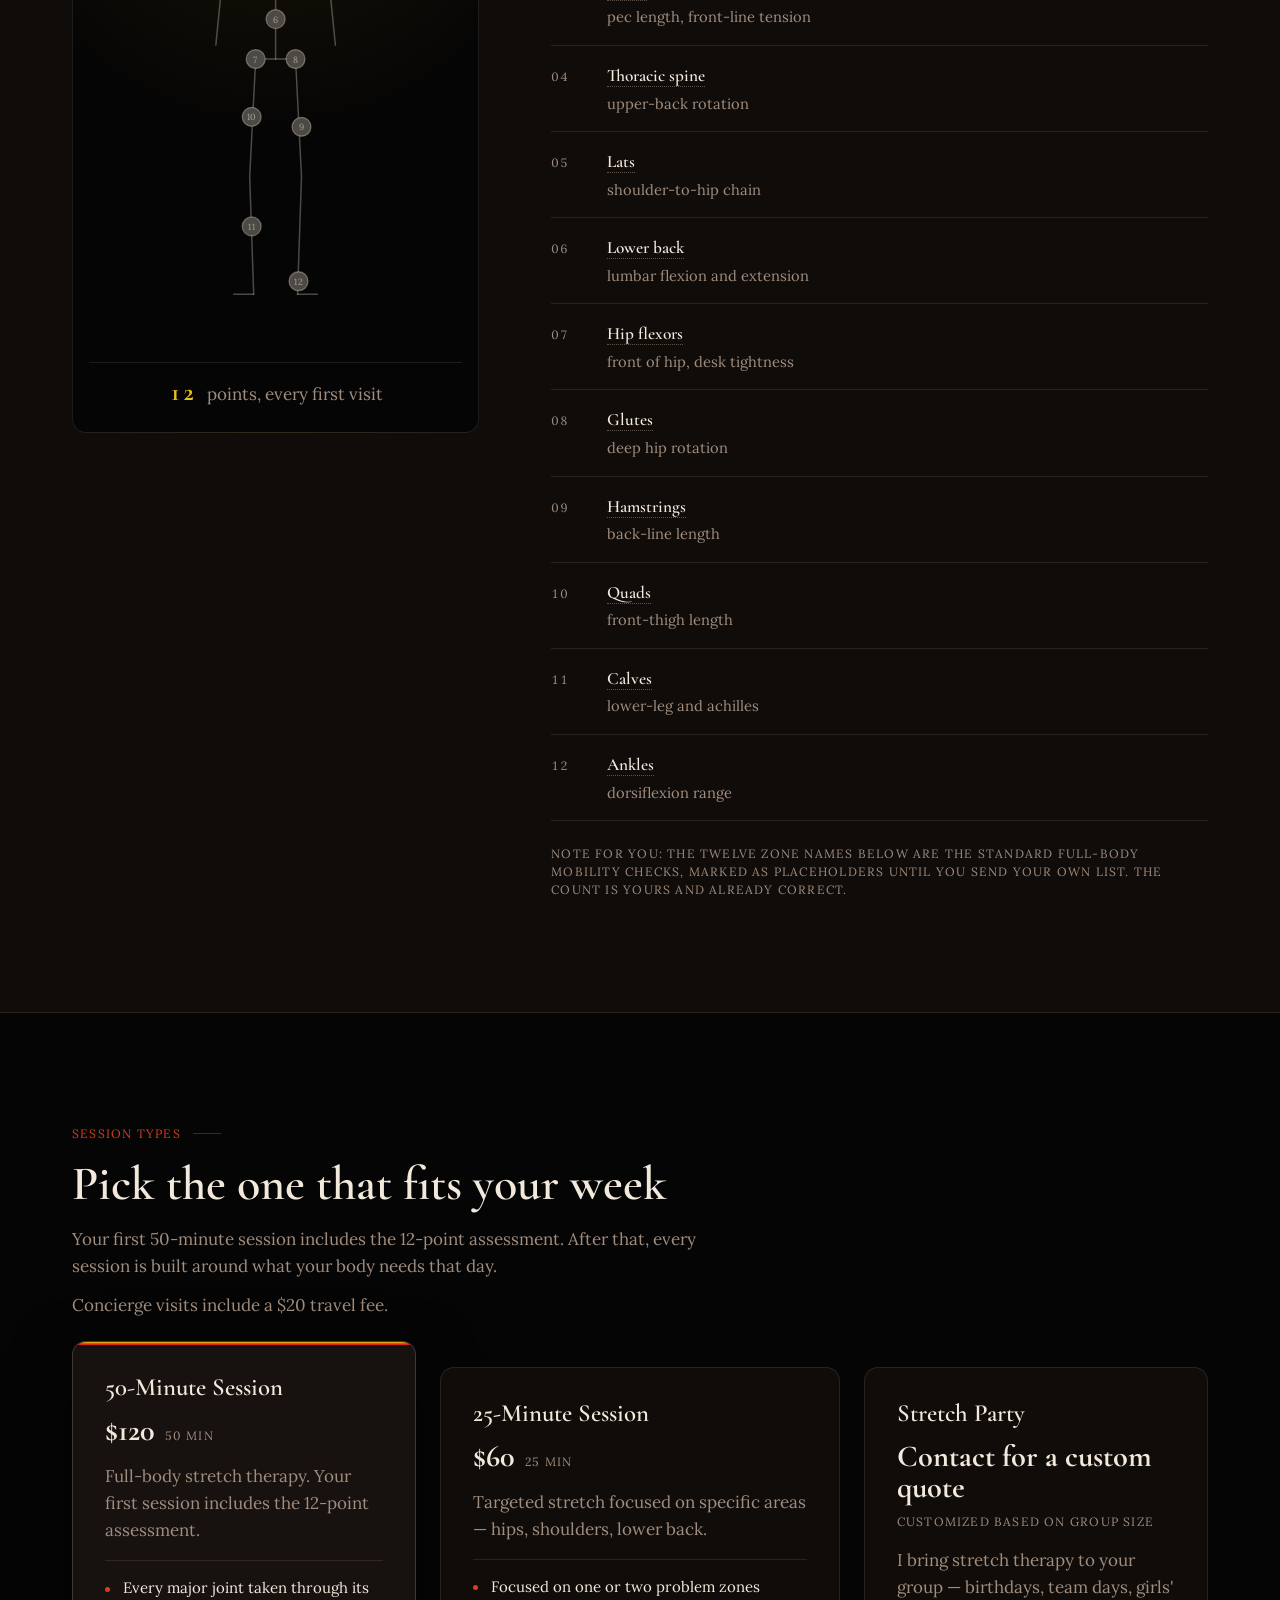
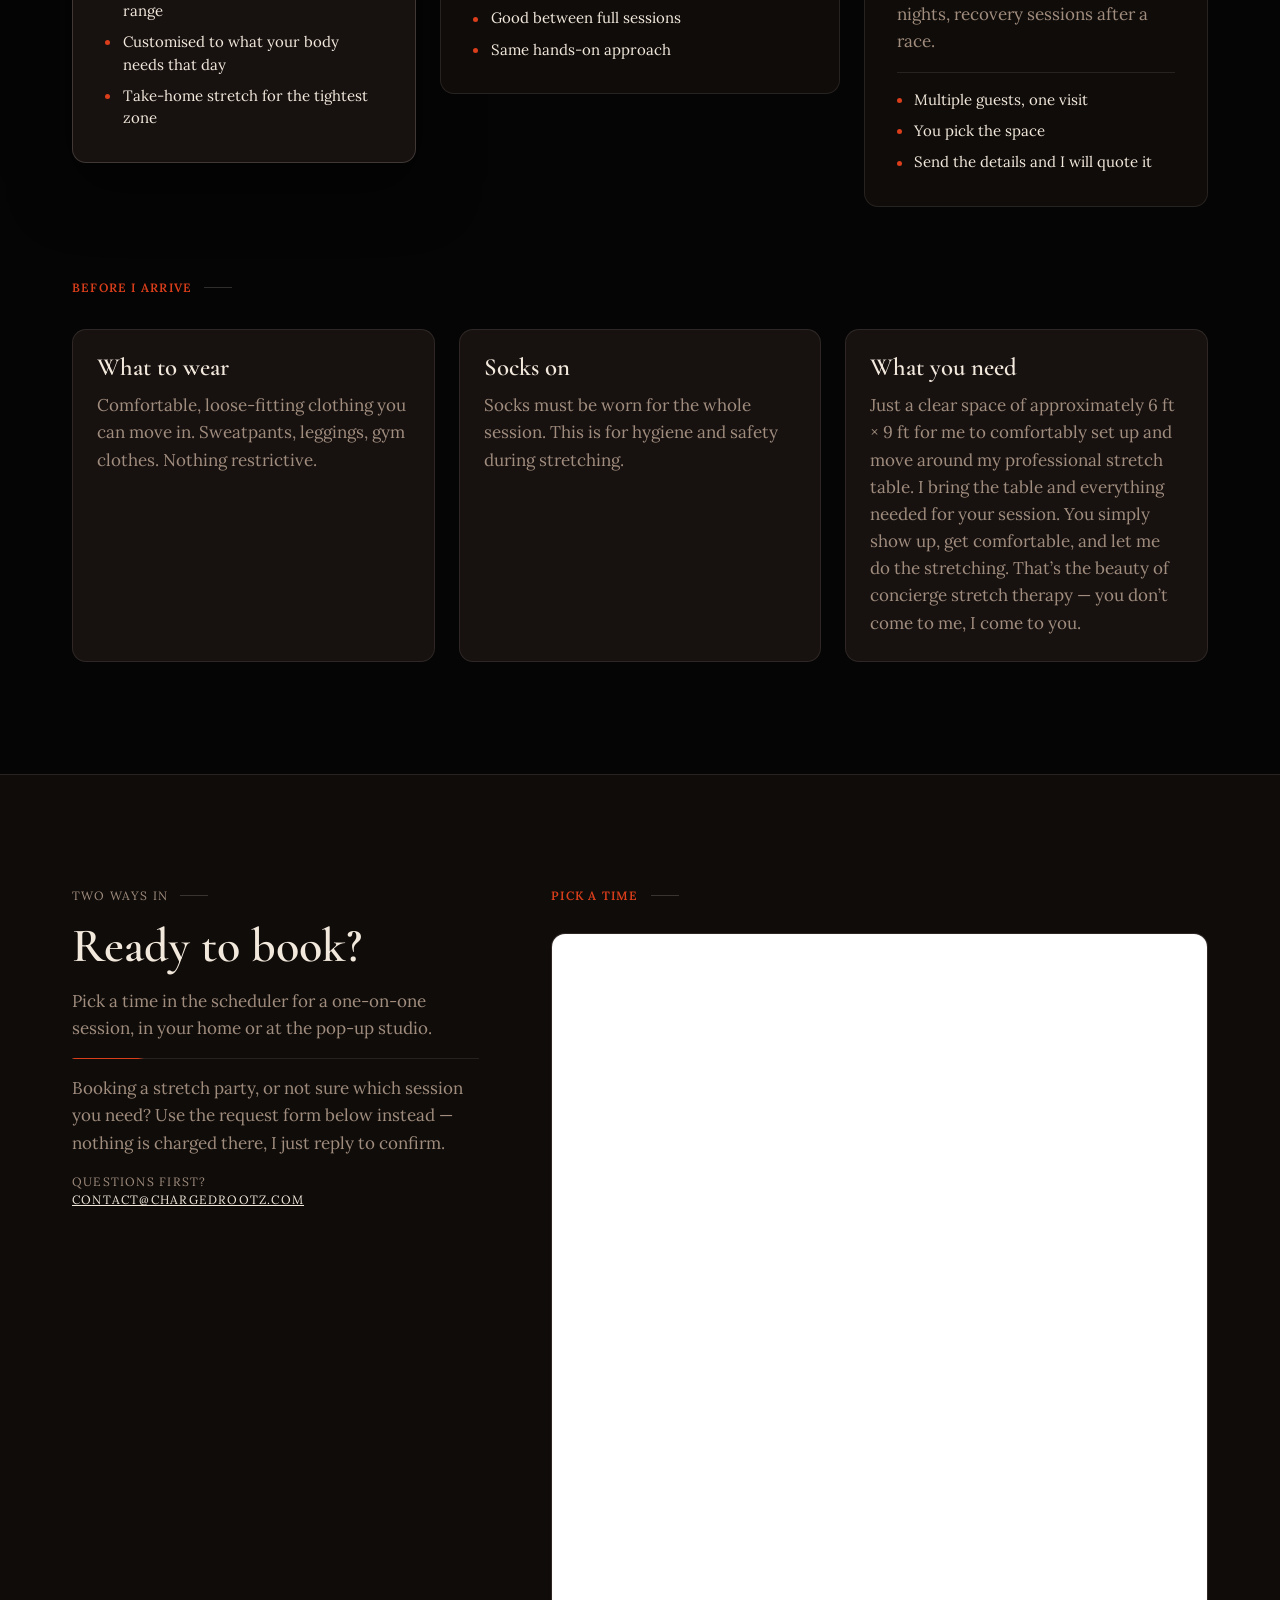
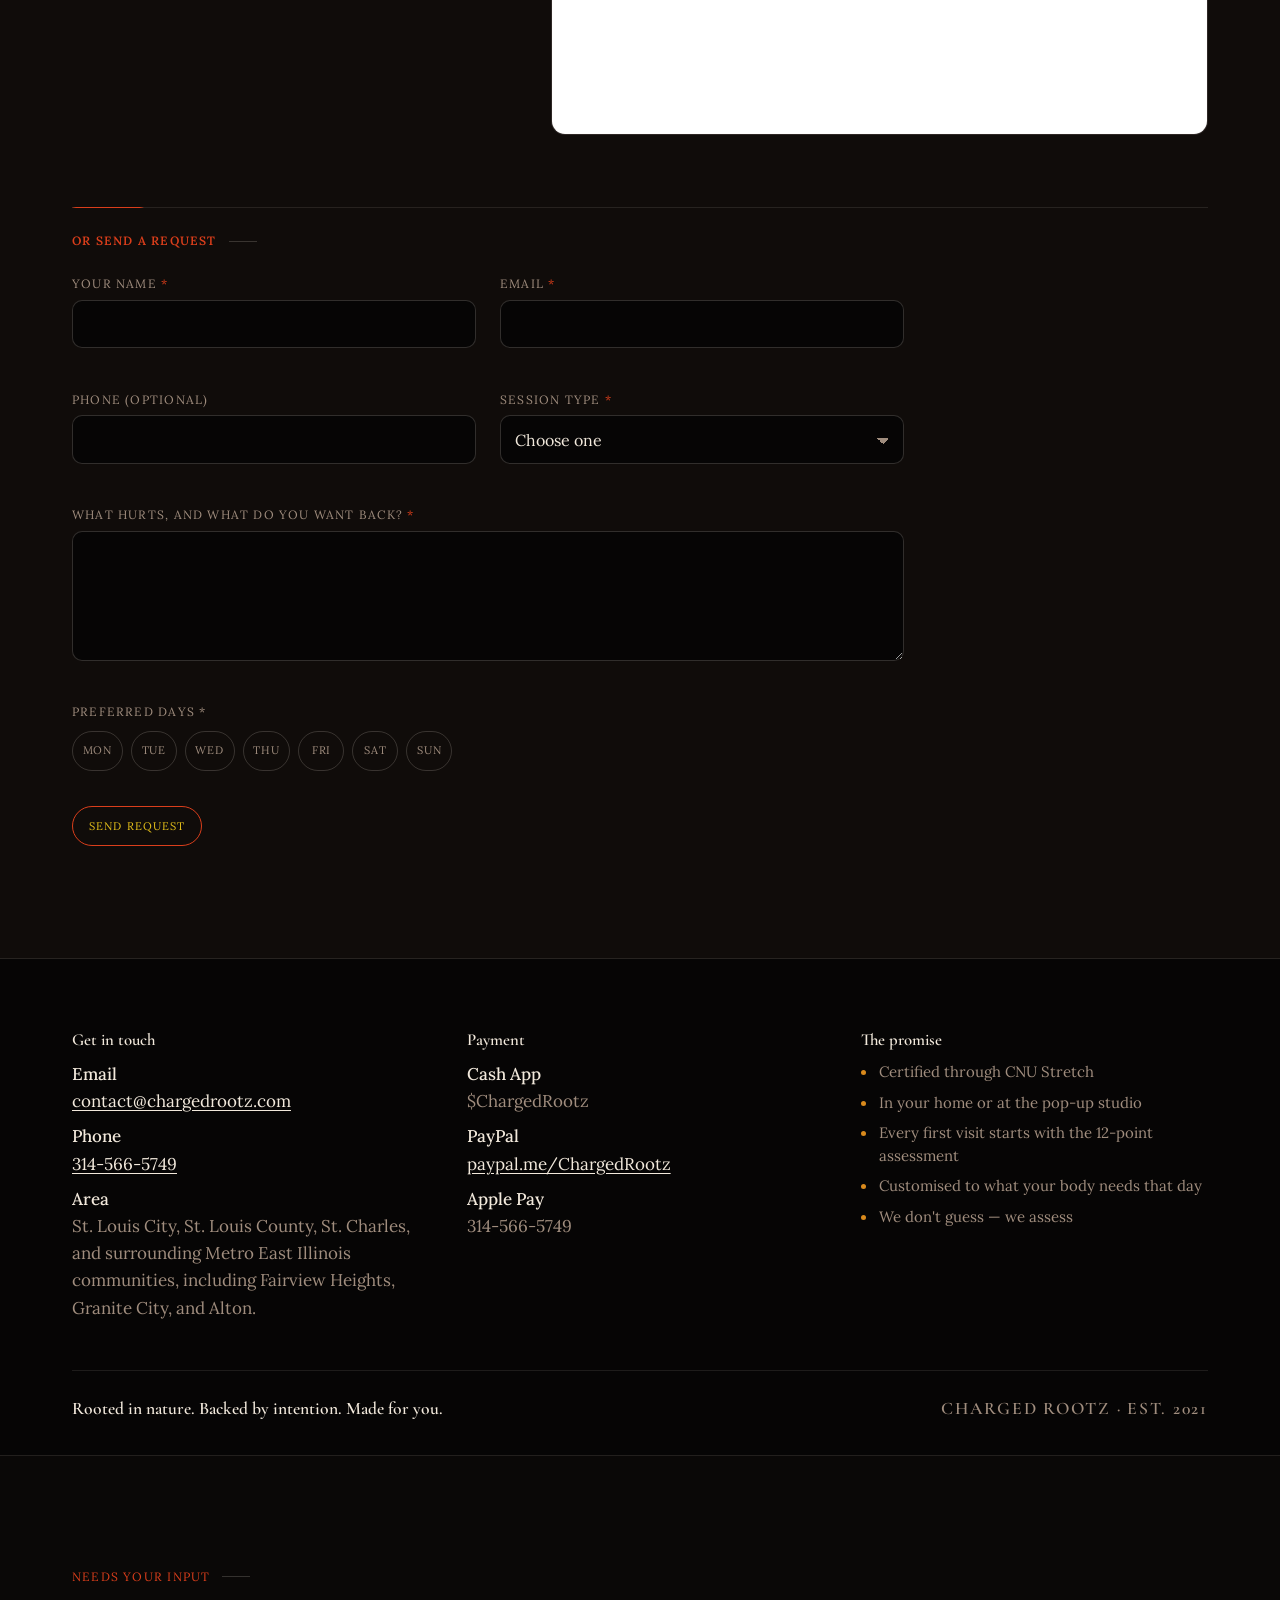
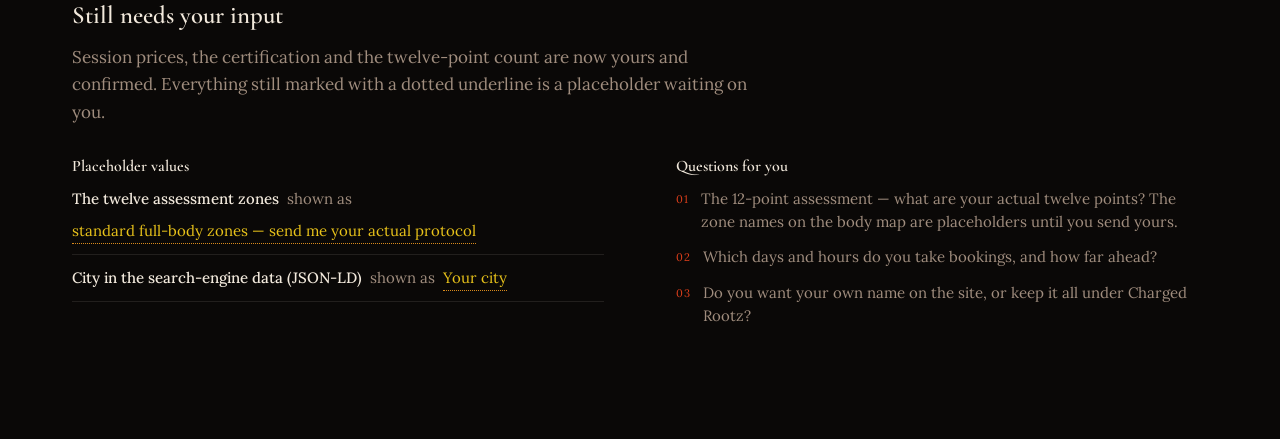
==== commit 86edae5f: "Add scroll-revealed logo watermark" ====
--- a/index.html
+++ b/index.html
@@ -139,6 +139,24 @@
 .hero__cta{display:flex;flex-wrap:wrap;gap:var(--s-3);justify-content:center;margin-top:var(--s-2)}
 .hero__meta{color:var(--muted);margin-top:var(--s-4)}
 
+/* Hallmark component treatment: the client mark returns after the hero as a
+   restrained, defined watermark. It stays beneath content and never takes focus. */
+.site-watermark{
+  position:fixed;z-index:0;top:50%;left:50%;
+  width:clamp(20rem,58vw,48rem);aspect-ratio:1;
+  display:grid;place-items:center;
+  pointer-events:none;opacity:0;visibility:hidden;
+  transform:translate(-50%,-50%);
+  will-change:opacity;
+}
+.site-watermark__mark{
+  width:100%;height:100%;object-fit:contain;
+  opacity:.88;transform:scale(.9);
+  filter:drop-shadow(0 0 44px rgba(218,62,27,.18));
+  will-change:transform;
+}
+main,.foot{position:relative;z-index:1}
+
 /* On a short laptop the stacked hero pushes "Book a session" under the fold.
    Tighten the mark and the vertical rhythm rather than shrinking the headline. */
 @media (max-height:900px) and (min-width:768px){
@@ -528,6 +546,9 @@
 <body>
 
 <div class="grain" aria-hidden="true"></div>
+<div class="site-watermark" aria-hidden="true">
+  <img class="site-watermark__mark" src="assets/img/logo-alpha-768.png" alt="" width="768" height="768" decoding="async">
+</div>
 
 <a class="skip" href="#main">Skip to content</a>
 
@@ -1379,6 +1400,35 @@
     scrollTrigger: { trigger: ".hero", start: "top top", end: "bottom top", scrub: .6 }
   });
 
+  /* The brand mark returns only after the hero sun has moved past, as a quiet
+     backdrop for the rest of the page rather than another hero-layer element. */
+  (function siteWatermark() {
+    var mark = document.querySelector(".site-watermark");
+    var markArt = mark && mark.querySelector(".site-watermark__mark");
+    if (!mark || !markArt) { return; }
+
+    gsap.to(mark, {
+      autoAlpha: .18,
+      ease: "none",
+      scrollTrigger: {
+        trigger: ".hero",
+        start: "bottom 62%",
+        end: "bottom 25%",
+        scrub: .45
+      }
+    });
+    gsap.to(markArt, {
+      scale: 1,
+      ease: "none",
+      scrollTrigger: {
+        trigger: ".hero",
+        start: "bottom 62%",
+        end: "bottom top",
+        scrub: .6
+      }
+    });
+  }());
+
   /* ---------------- the release sequence ---------------- */
   (function releaseSequence() {
     var seq = document.getElementById("seq");
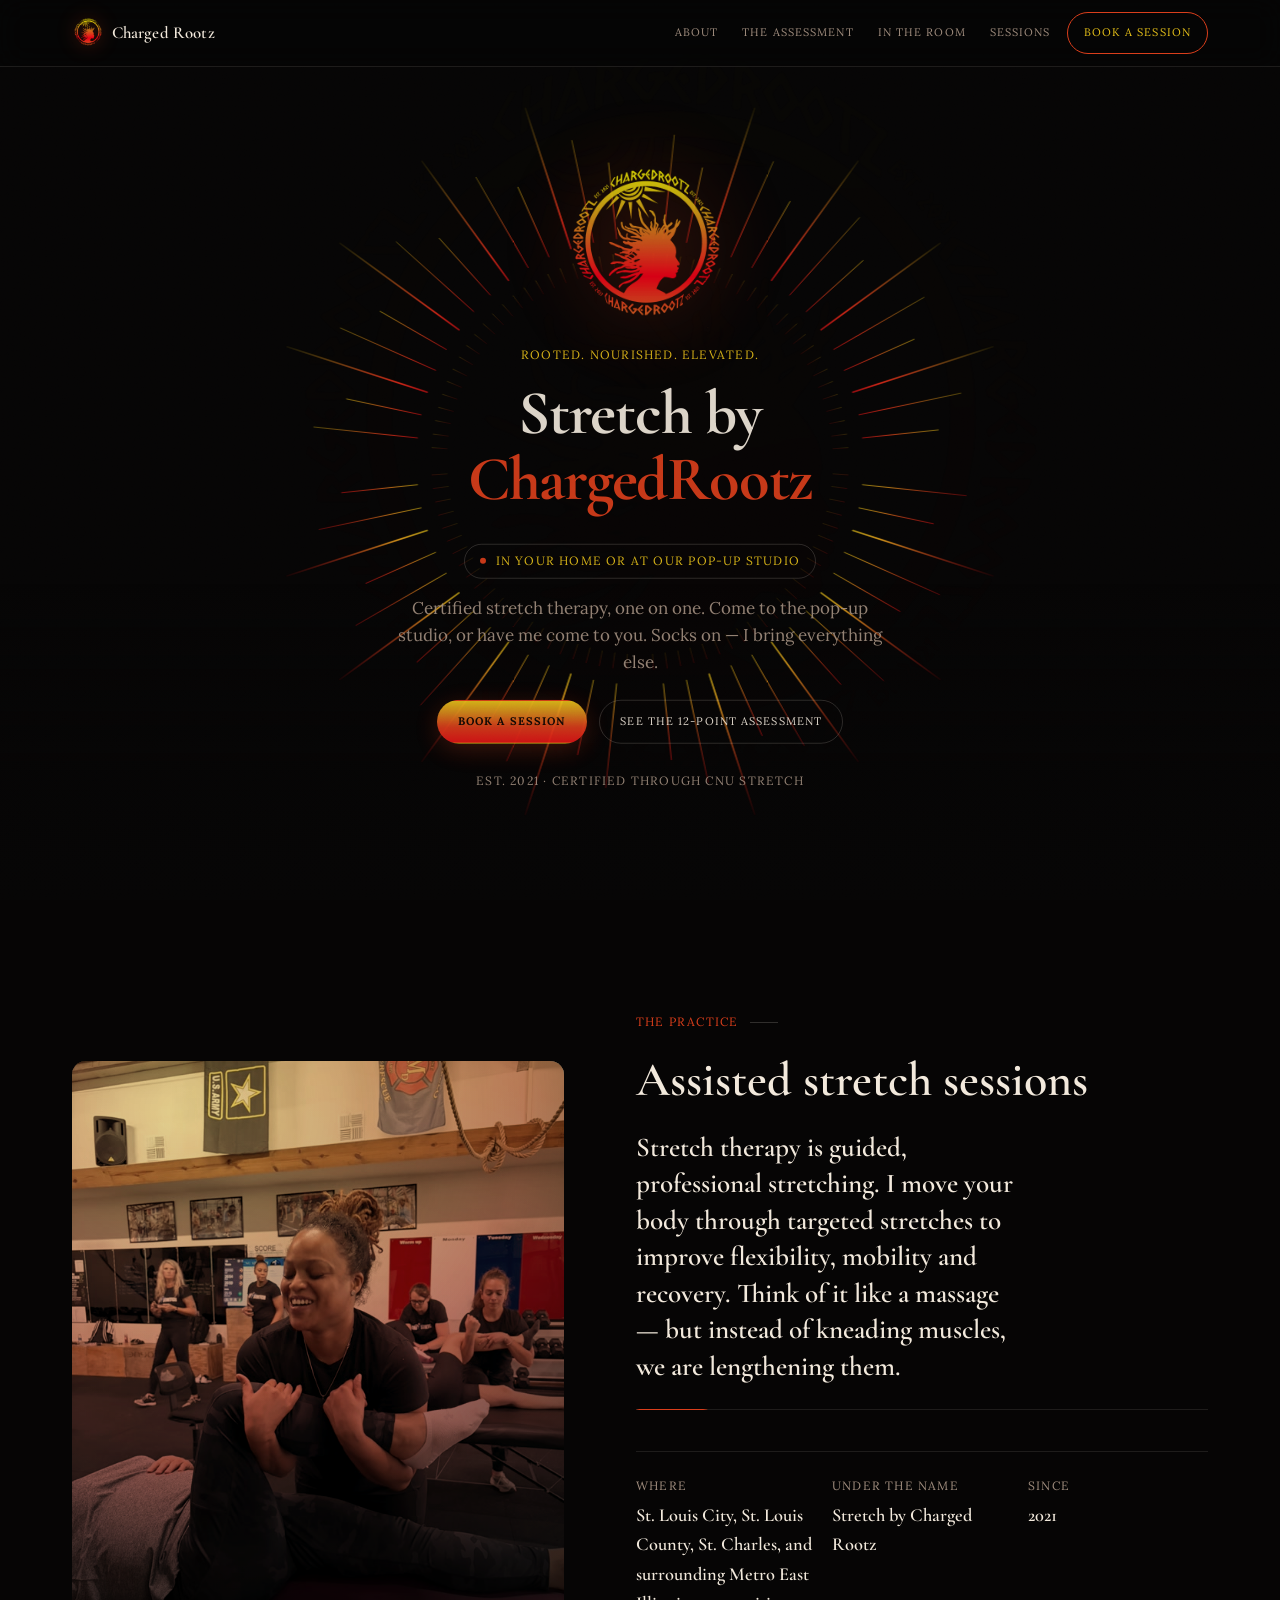
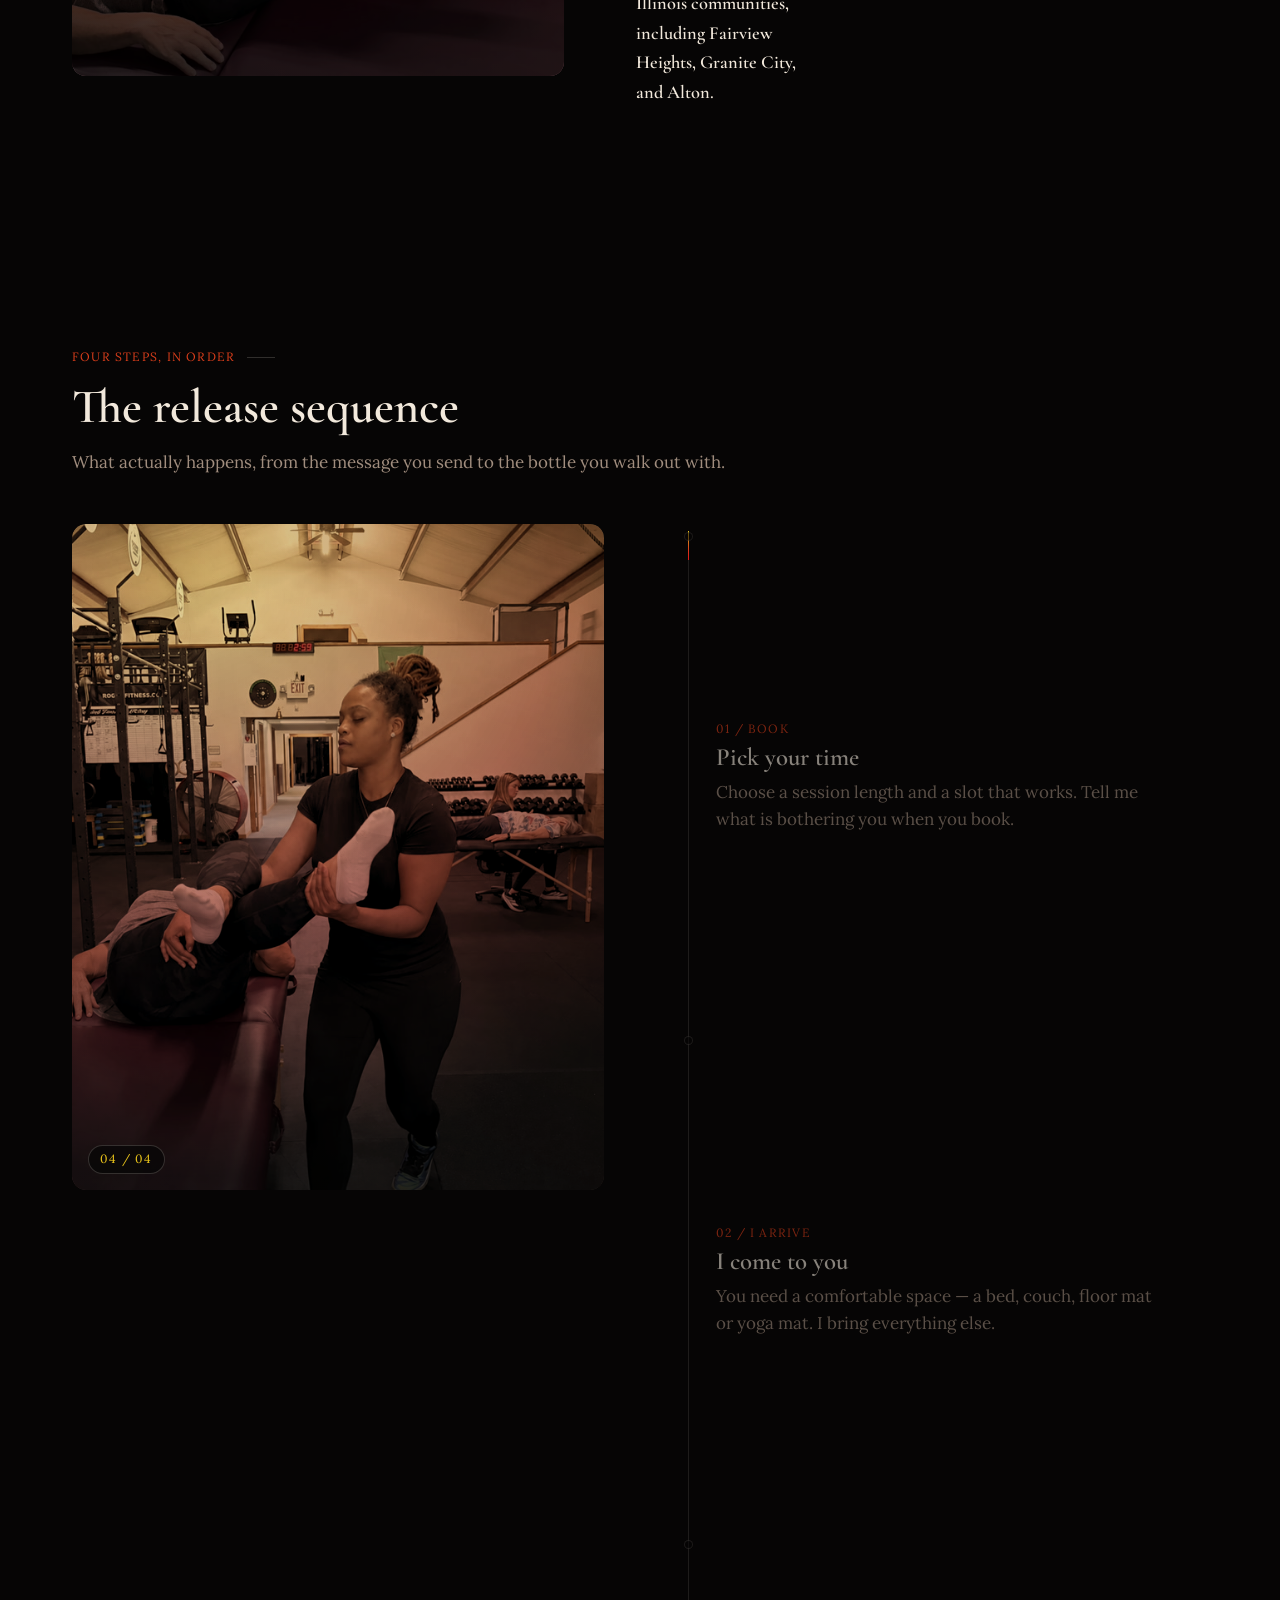
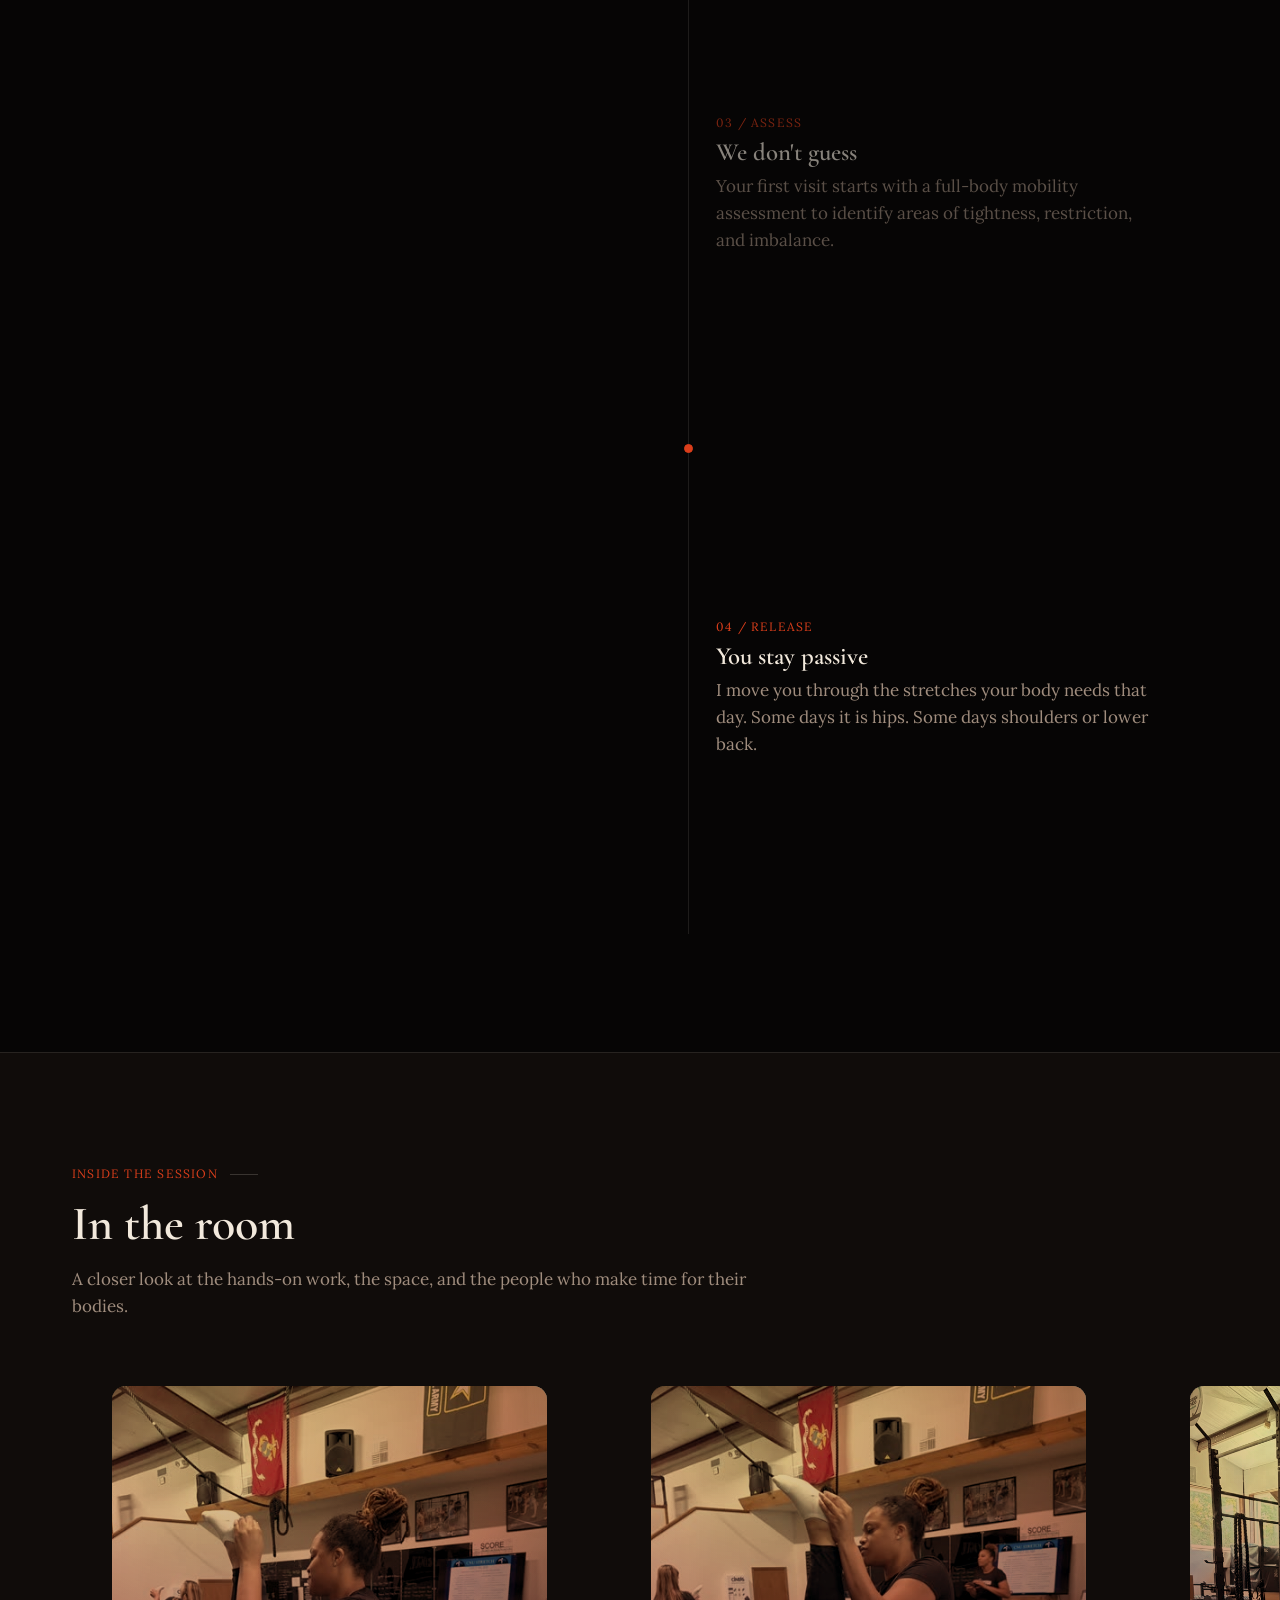
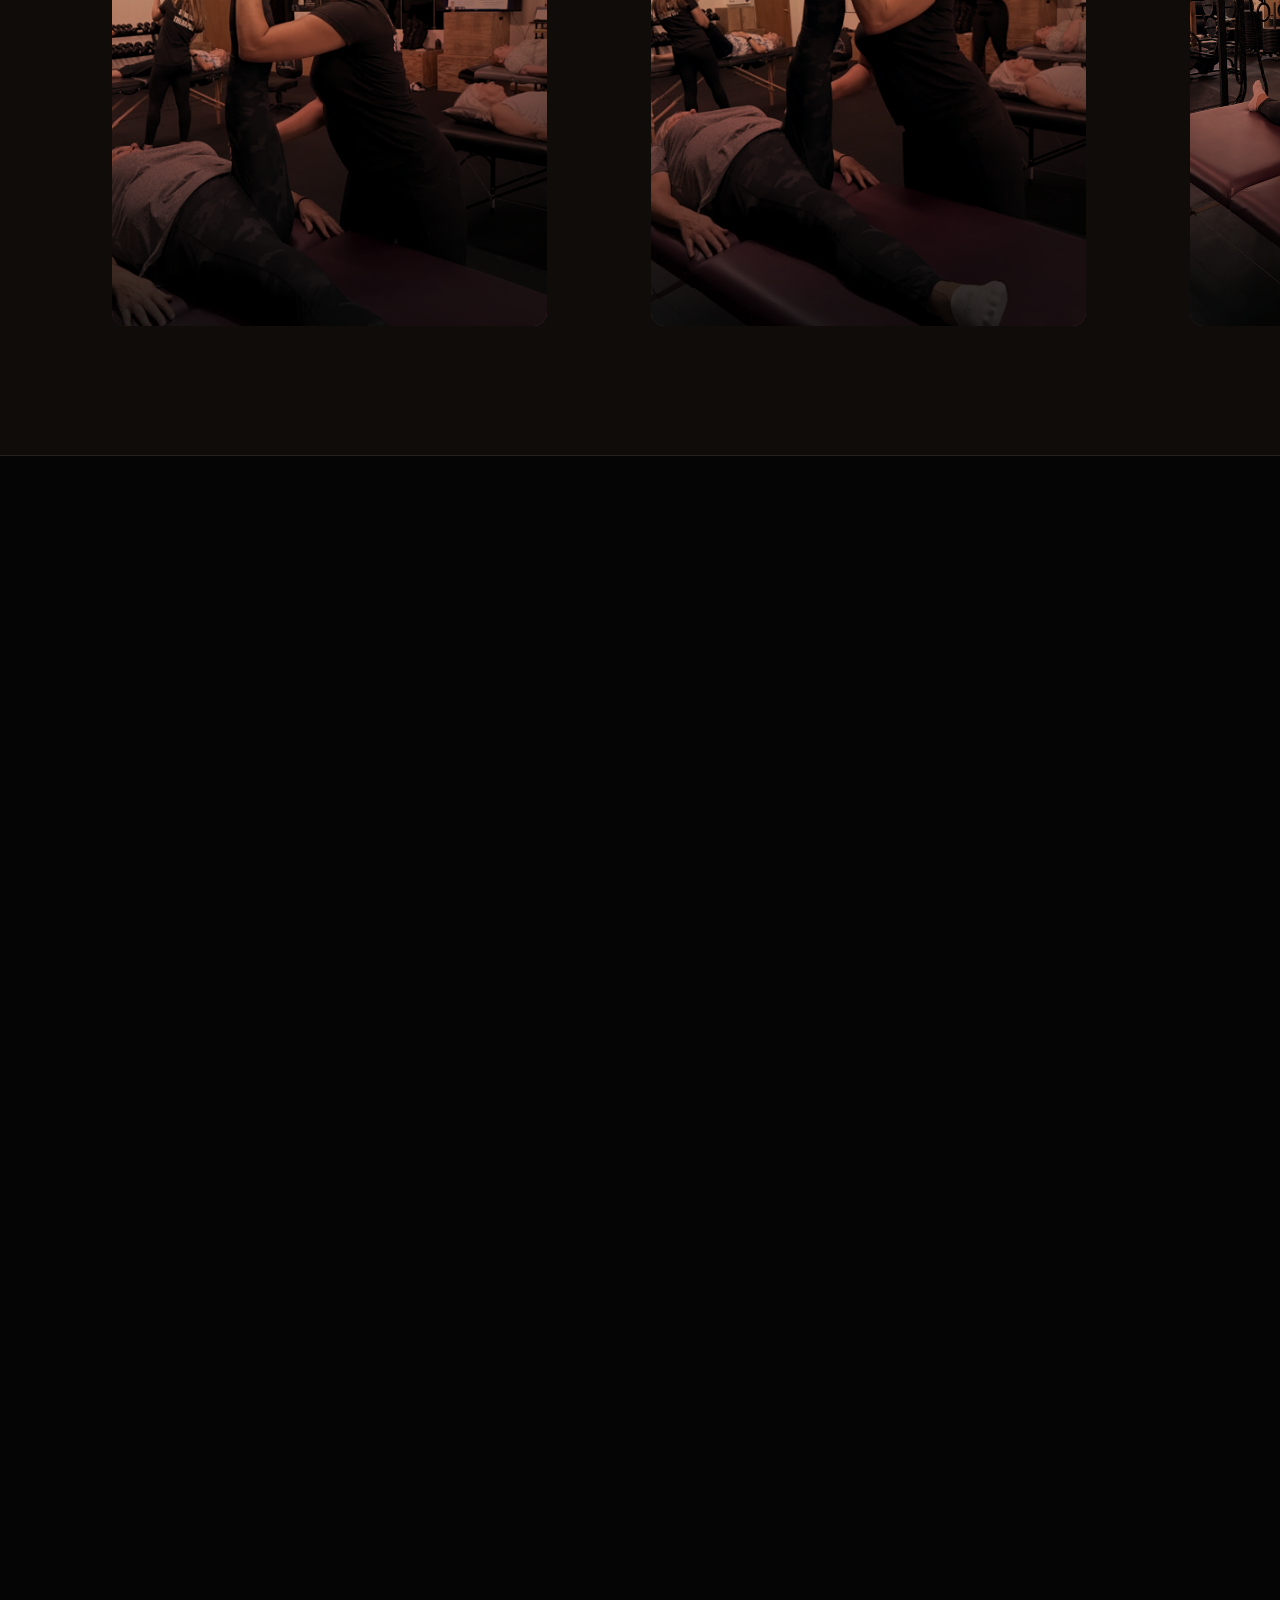
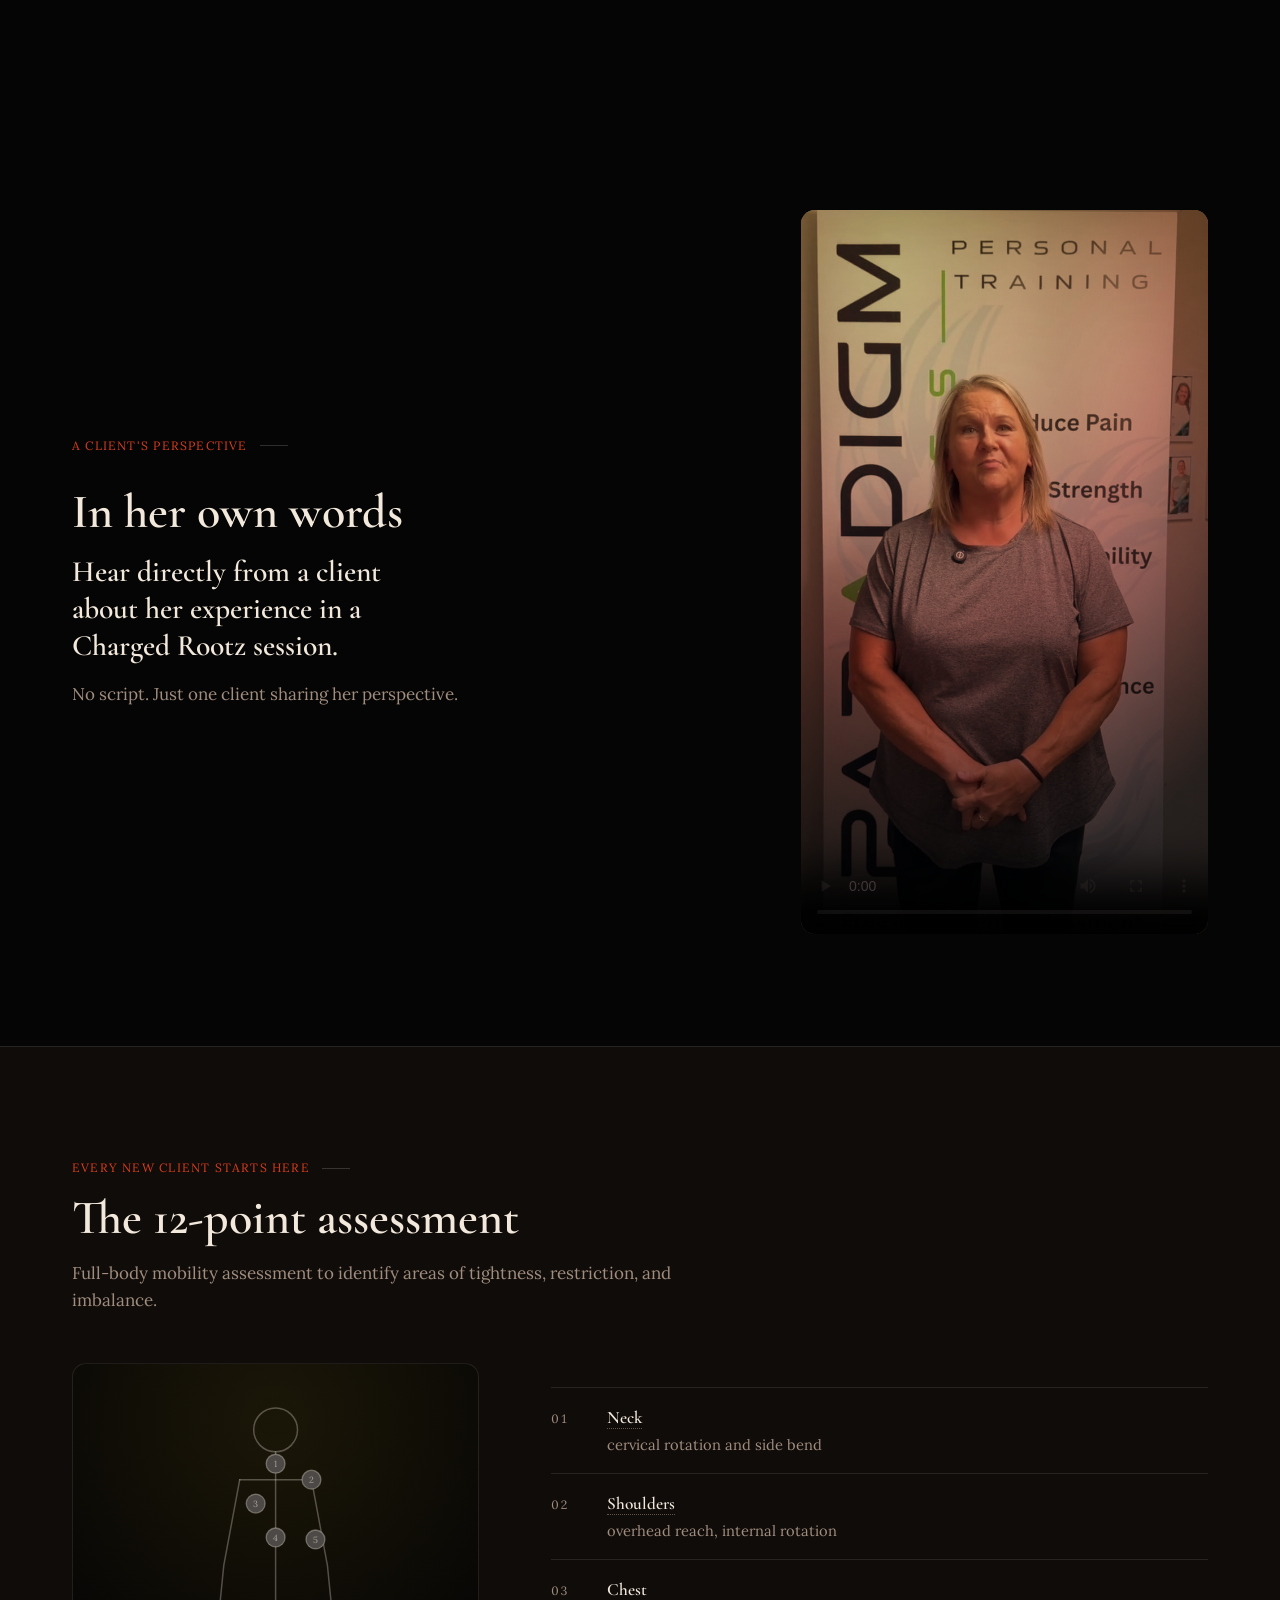
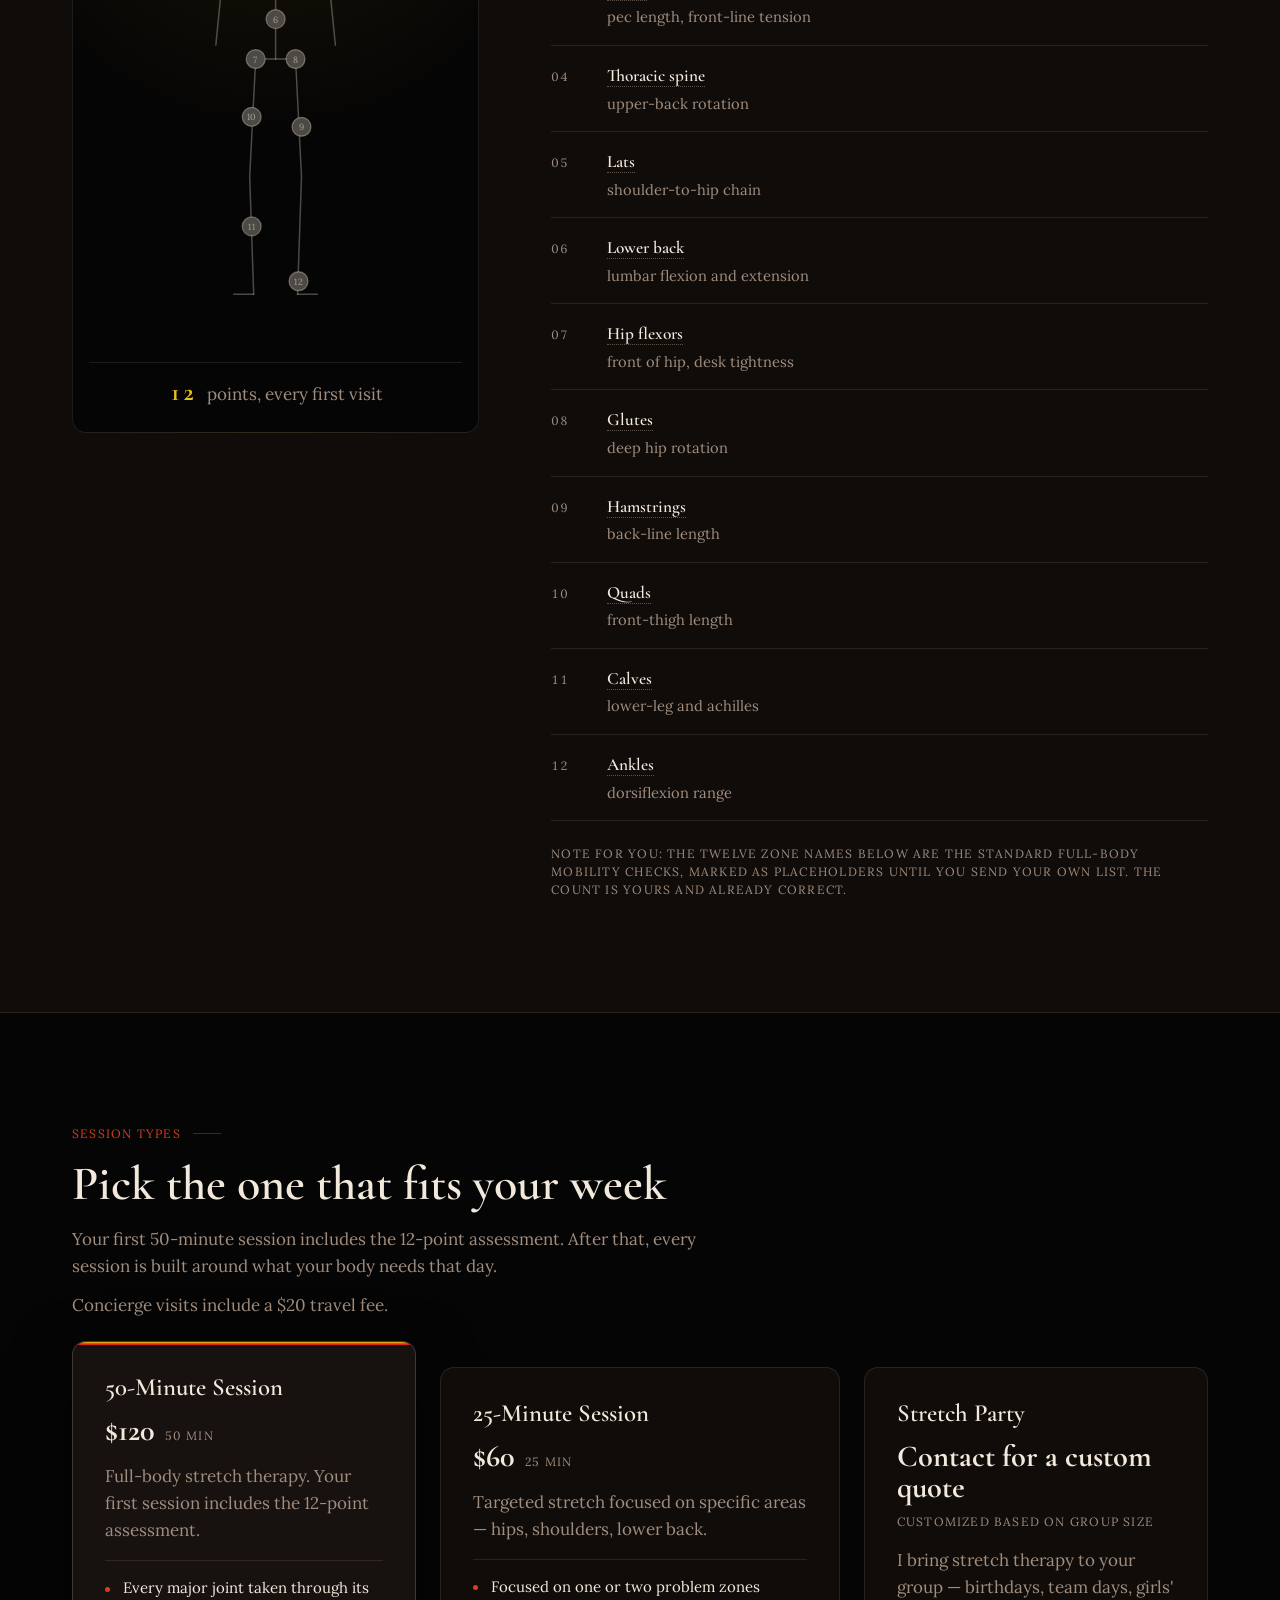
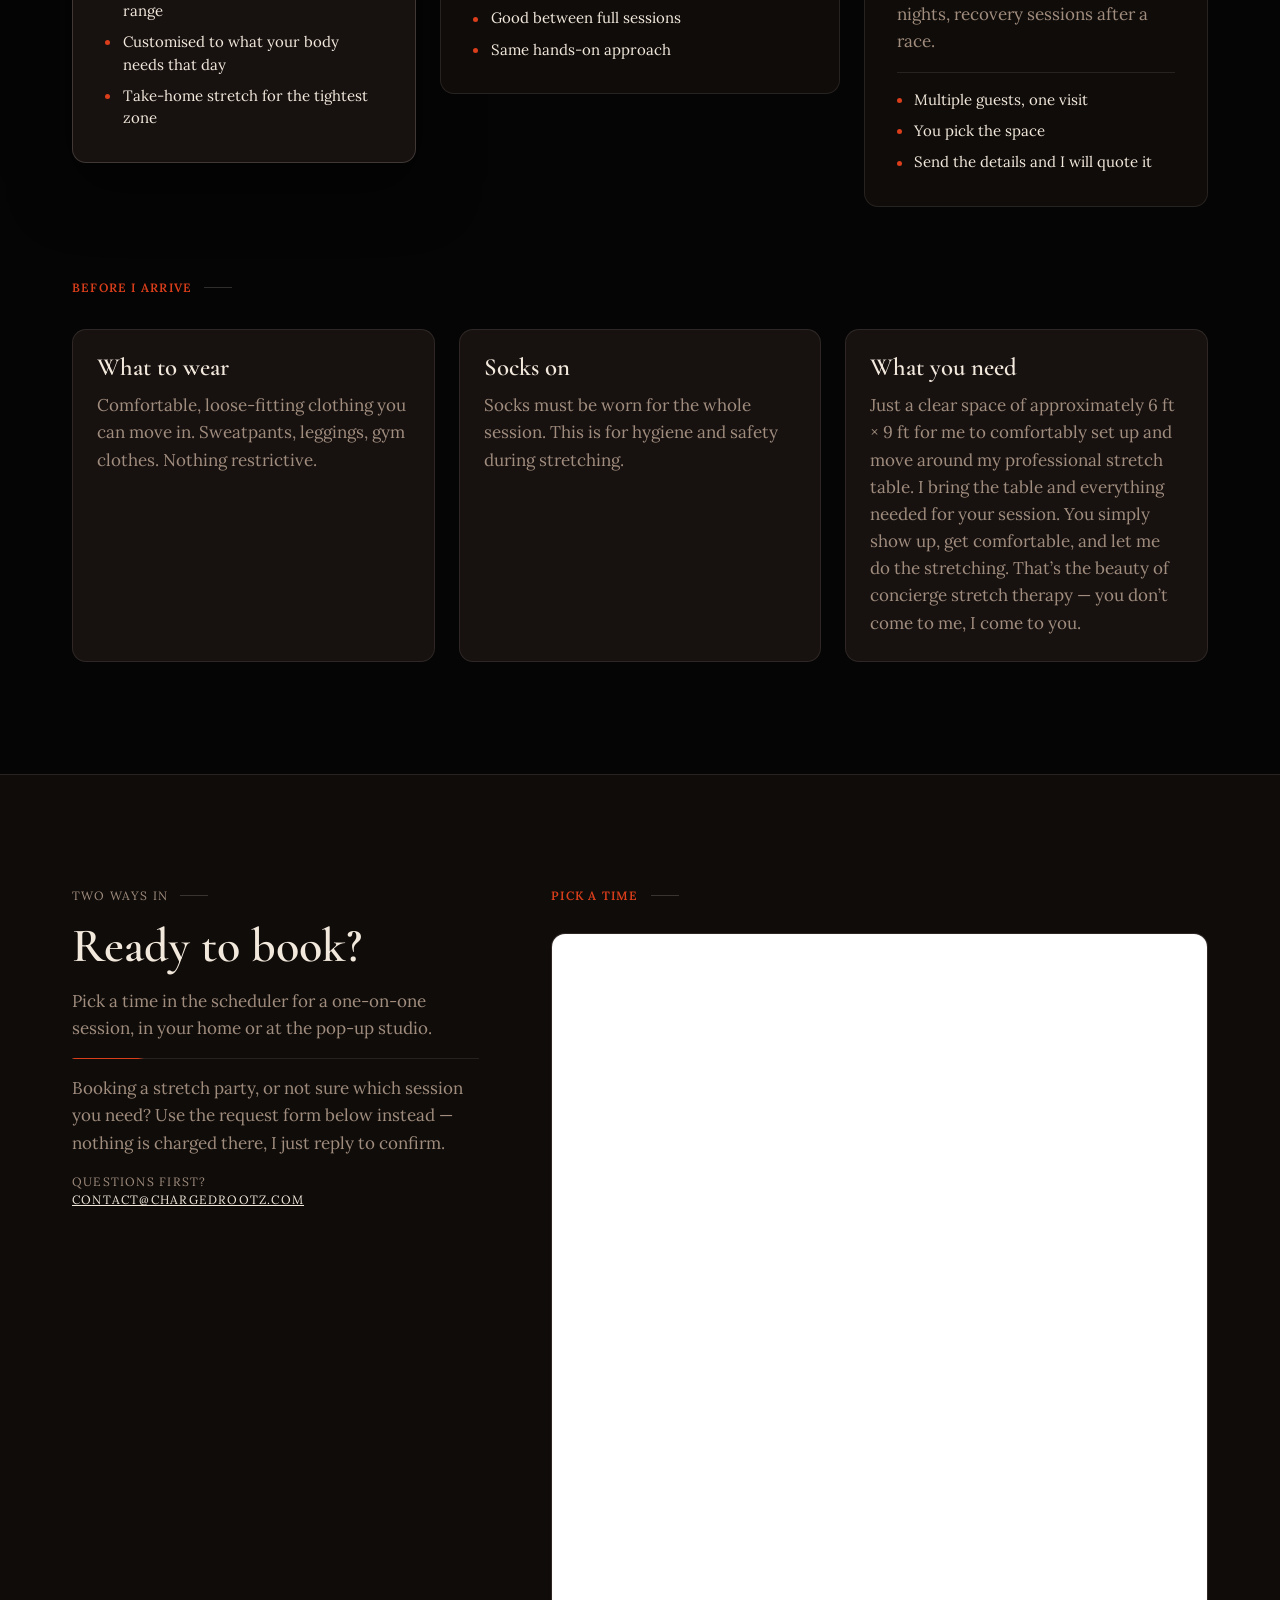
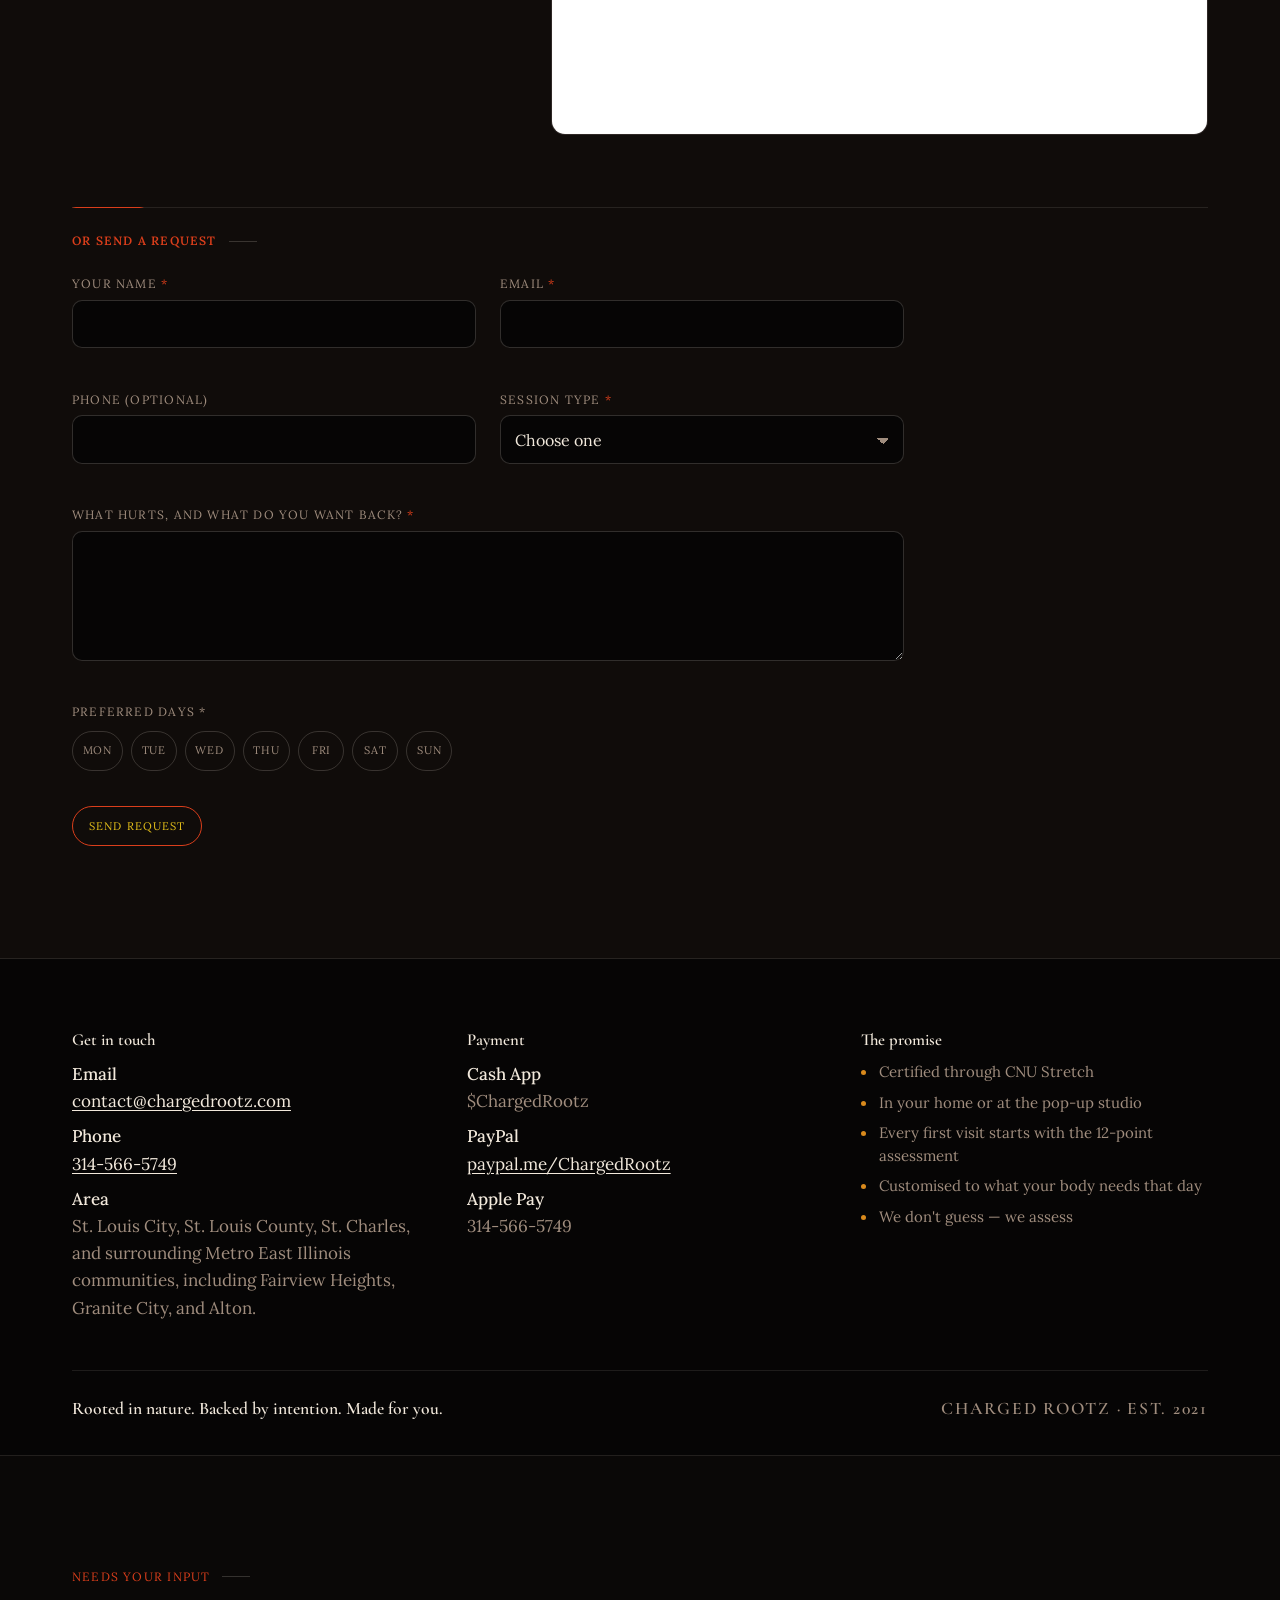
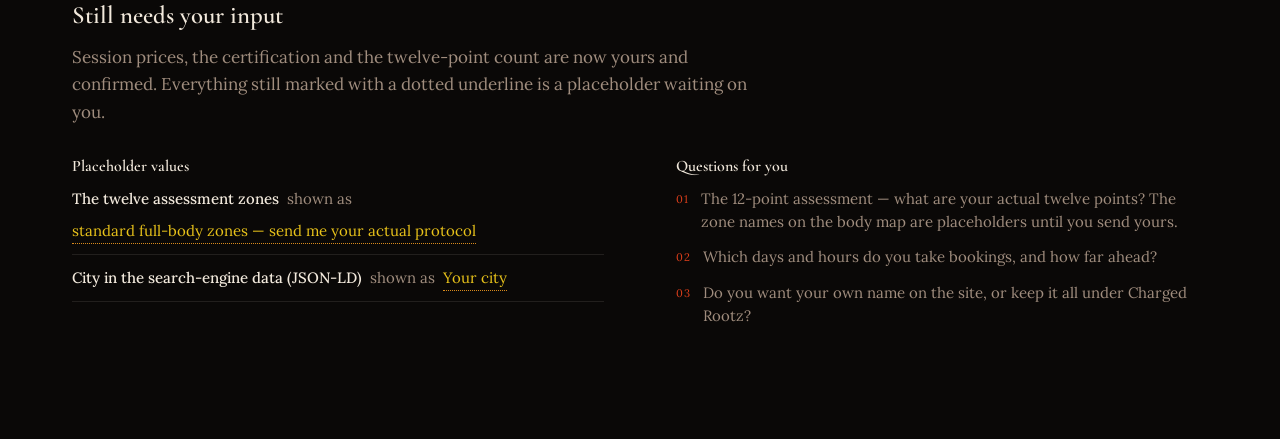
==== commit fec378a4: "Brighten and gloss logo watermark" ====
--- a/index.html
+++ b/index.html
@@ -143,7 +143,7 @@
    restrained, defined watermark. It stays beneath content and never takes focus. */
 .site-watermark{
   position:fixed;z-index:0;top:50%;left:50%;
-  width:clamp(20rem,58vw,48rem);aspect-ratio:1;
+  width:clamp(20rem,69.6vw,57.6rem);aspect-ratio:1;
   display:grid;place-items:center;
   pointer-events:none;opacity:0;visibility:hidden;
   transform:translate(-50%,-50%);
@@ -151,9 +151,16 @@
 }
 .site-watermark__mark{
   width:100%;height:100%;object-fit:contain;
-  opacity:.88;transform:scale(.9);
-  filter:drop-shadow(0 0 44px rgba(218,62,27,.18));
+  opacity:.94;transform:scale(.9);
+  filter:drop-shadow(0 0 56px rgba(218,62,27,.26));
   will-change:transform;
+}
+.site-watermark::after{
+  content:"";position:absolute;inset:0;pointer-events:none;
+  background:linear-gradient(128deg,transparent 35%,rgba(242,233,220,.42) 49%,rgba(232,194,26,.24) 55%,transparent 69%);
+  -webkit-mask:url("assets/img/logo-alpha-768.png") center/contain no-repeat;
+  mask:url("assets/img/logo-alpha-768.png") center/contain no-repeat;
+  mix-blend-mode:screen;opacity:.62;
 }
 main,.foot{position:relative;z-index:1}
 
@@ -1408,7 +1415,7 @@
     if (!mark || !markArt) { return; }
 
     gsap.to(mark, {
-      autoAlpha: .18,
+      autoAlpha: .22,
       ease: "none",
       scrollTrigger: {
         trigger: ".hero",
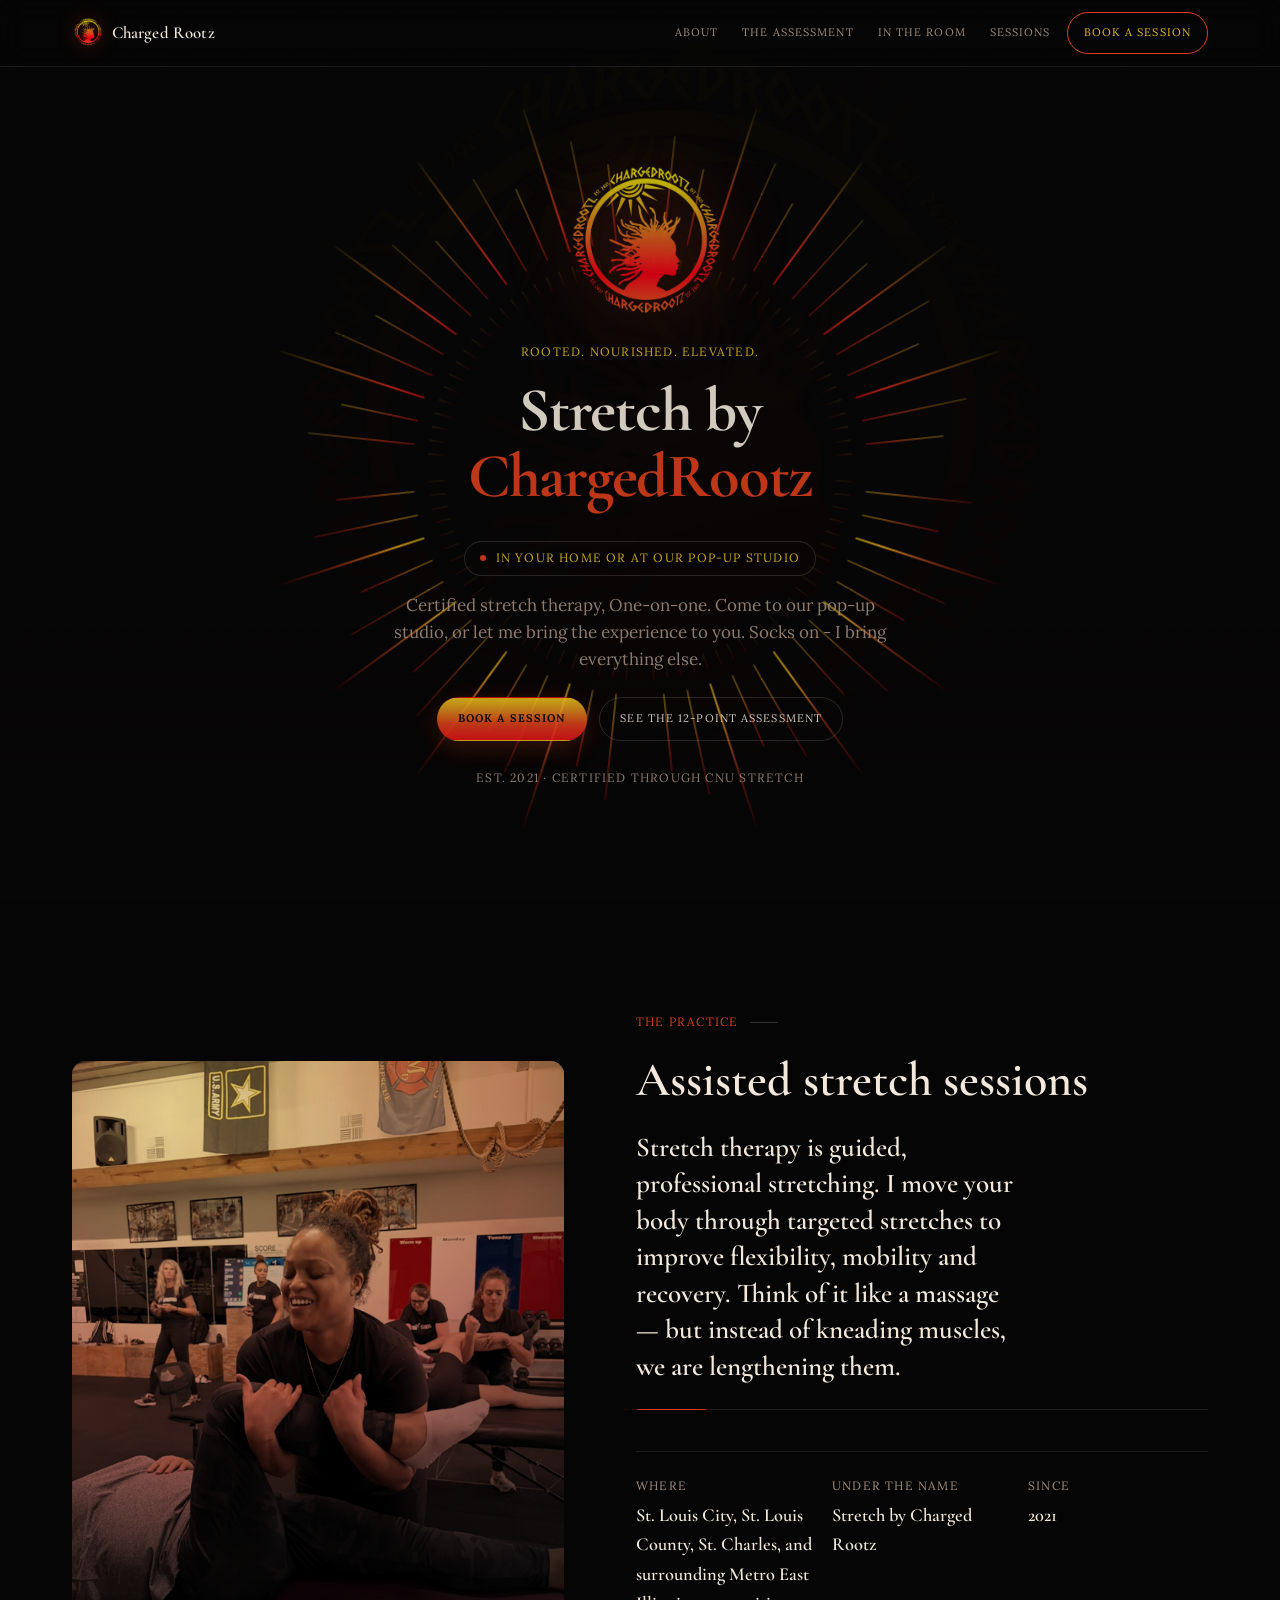
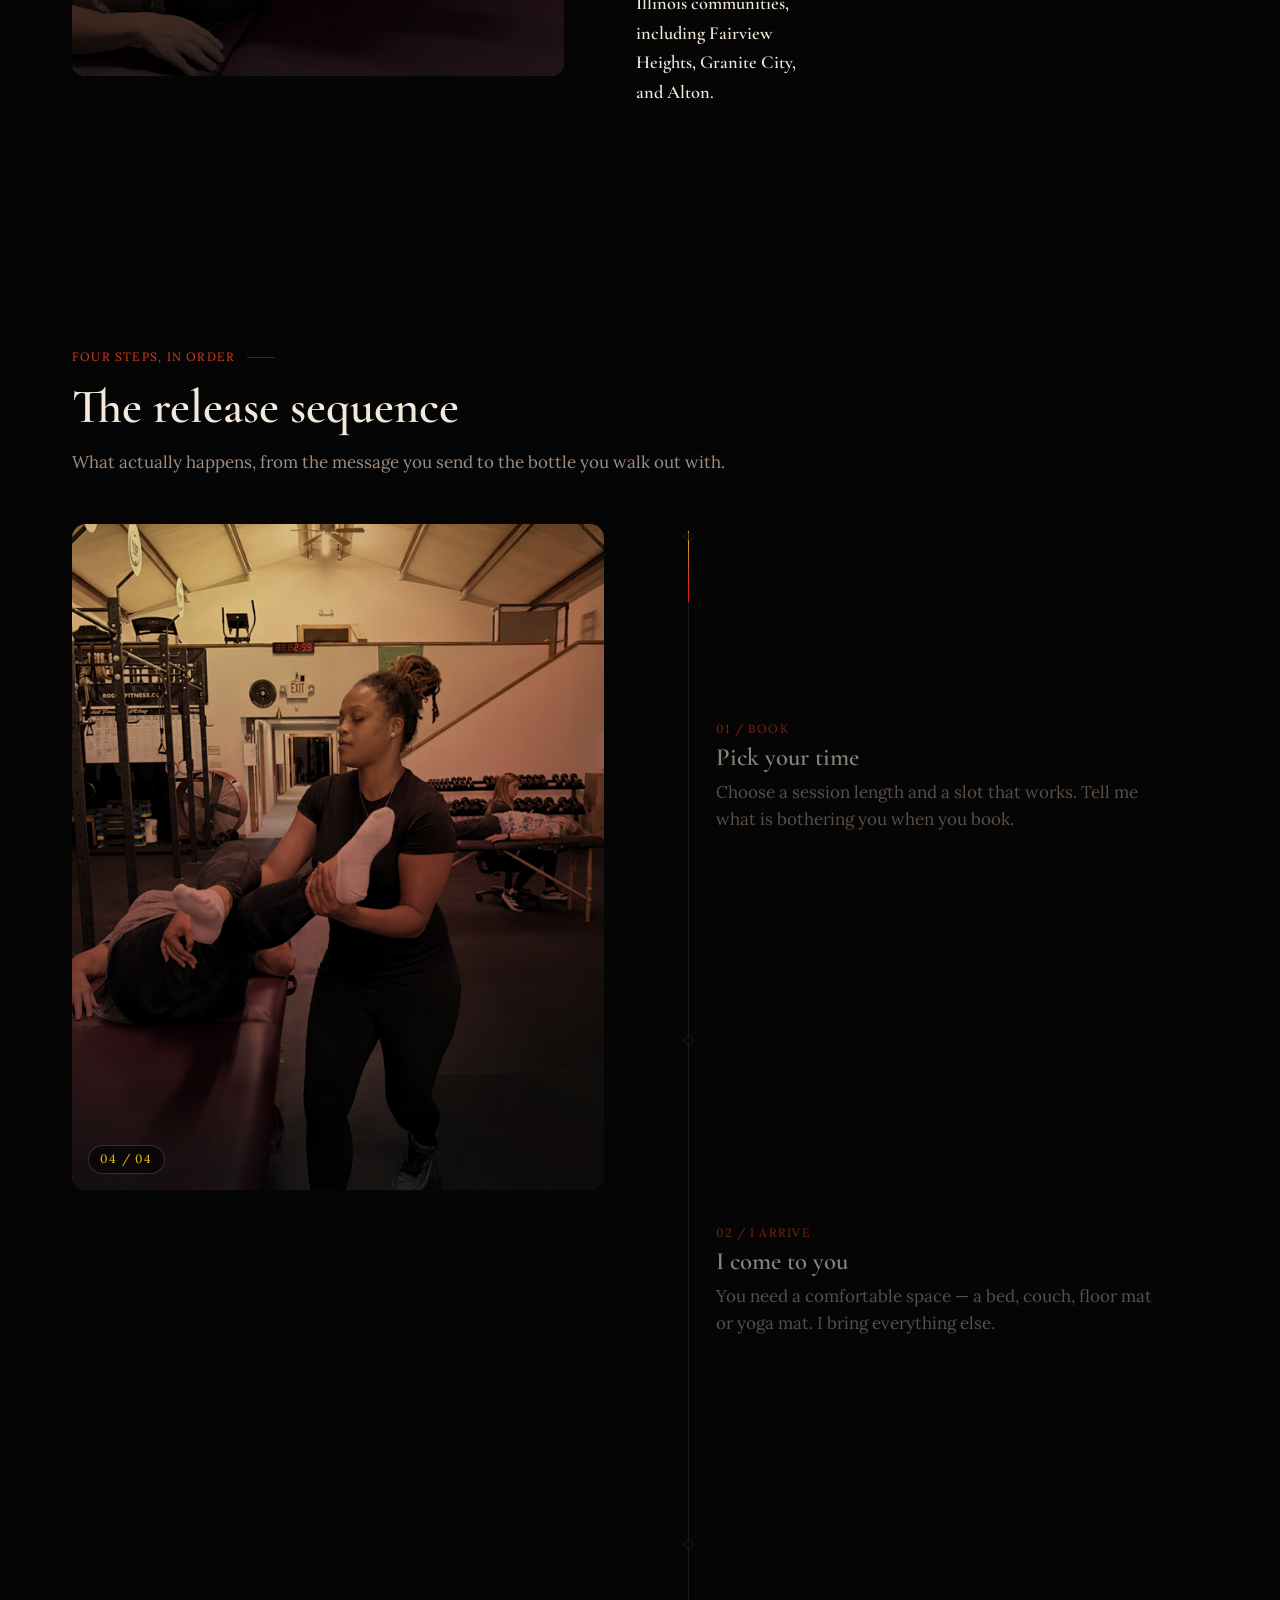
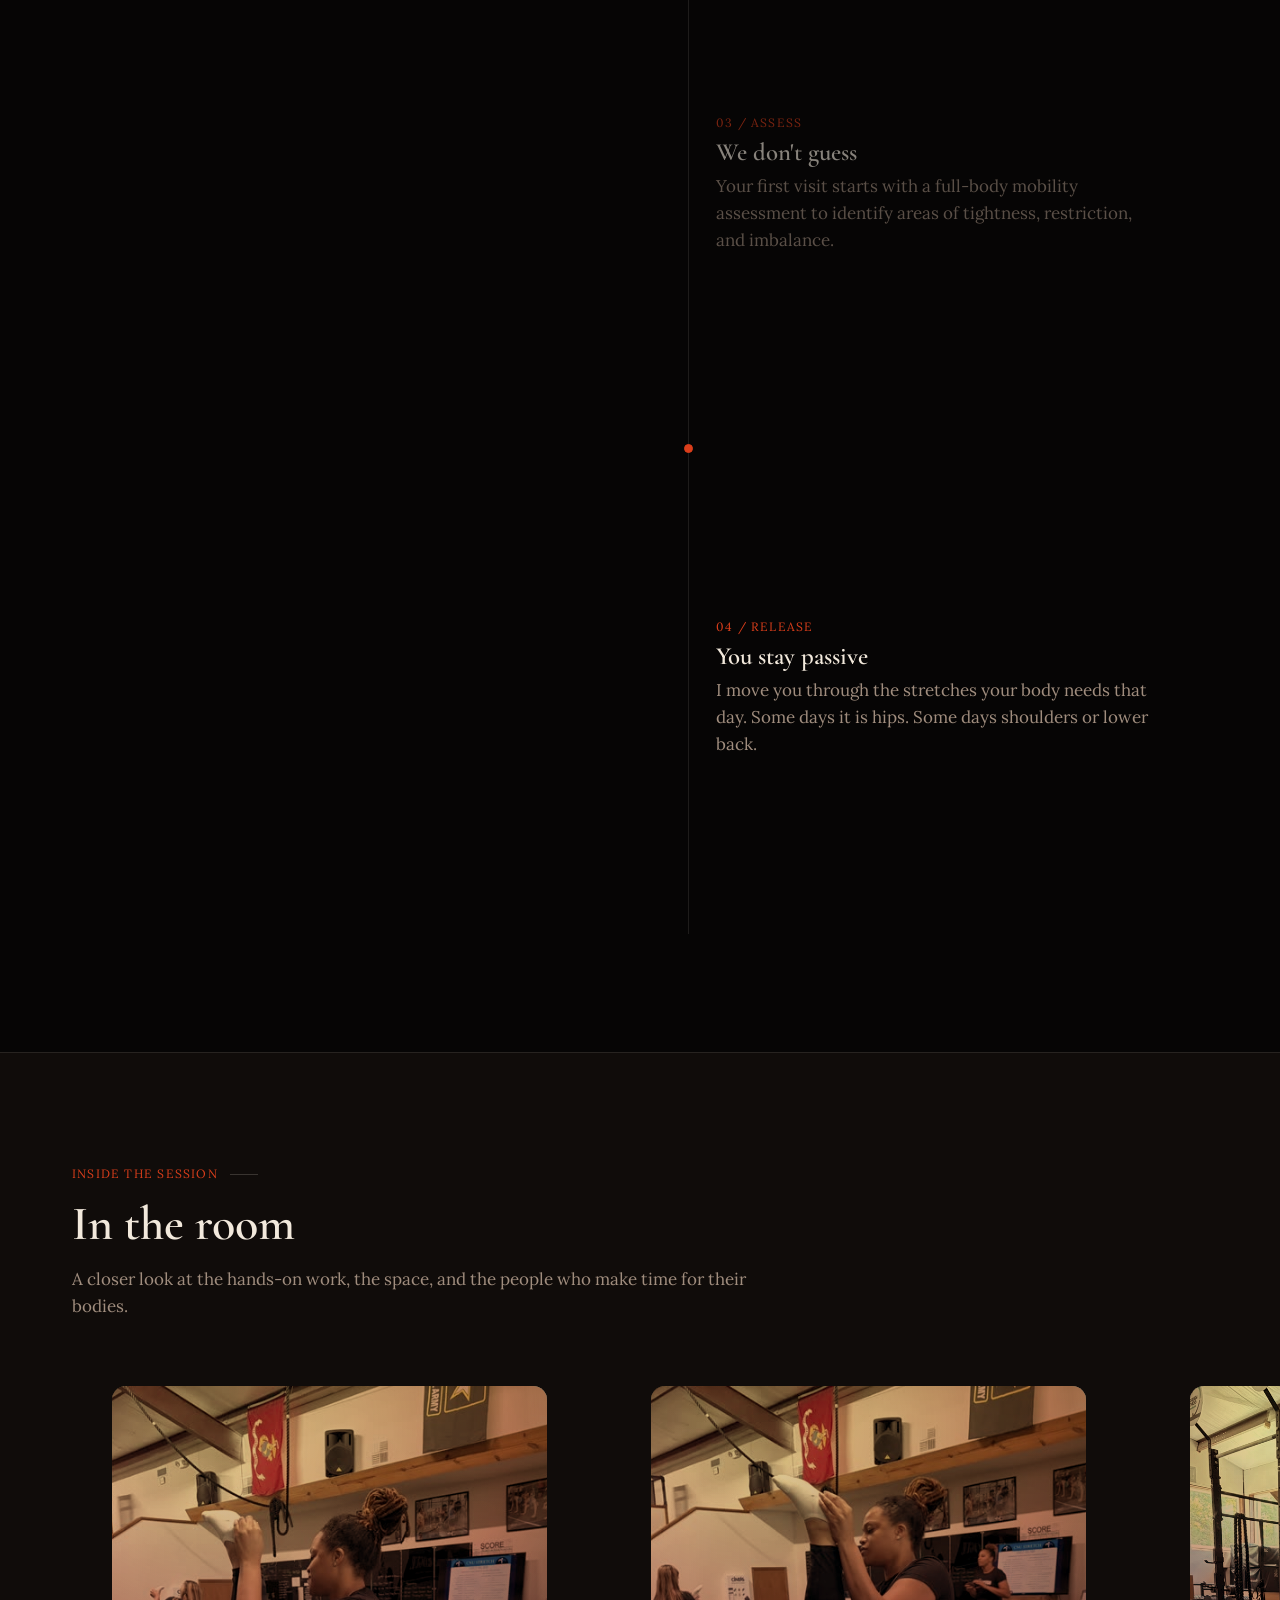
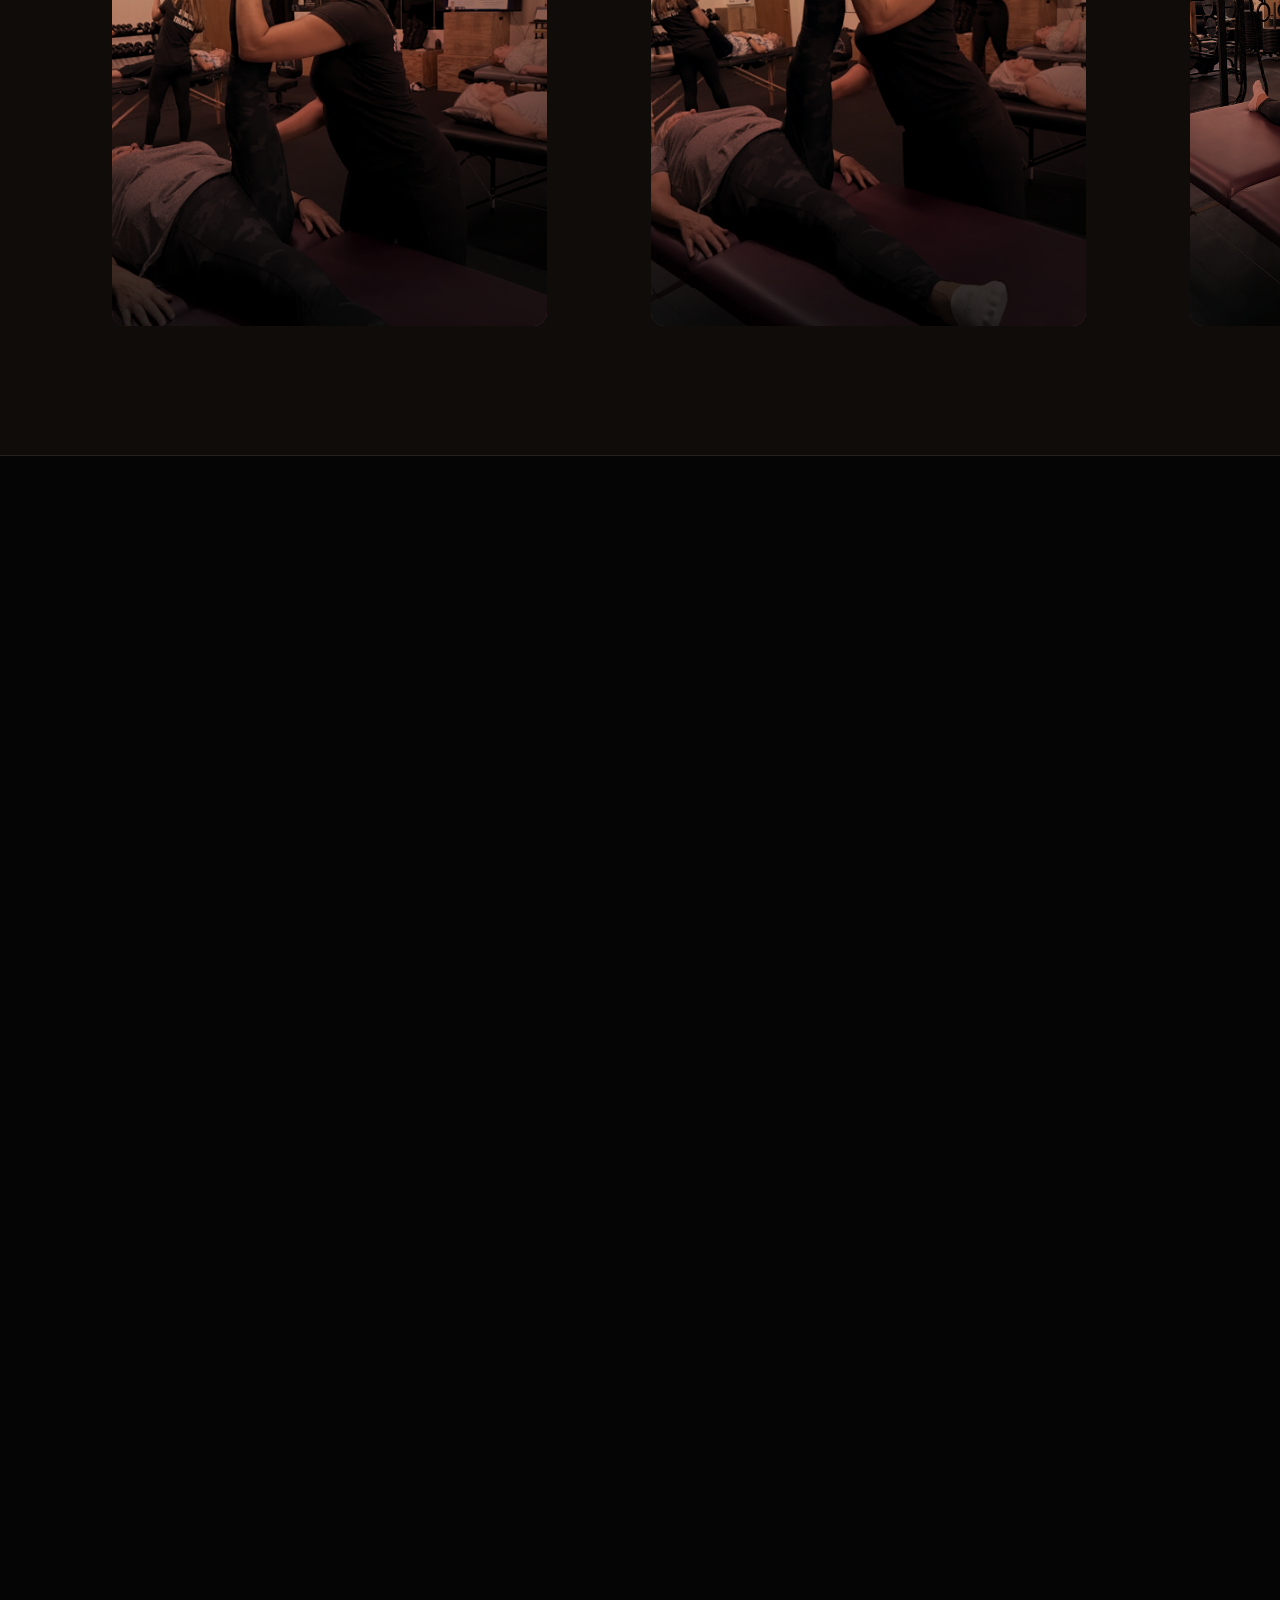
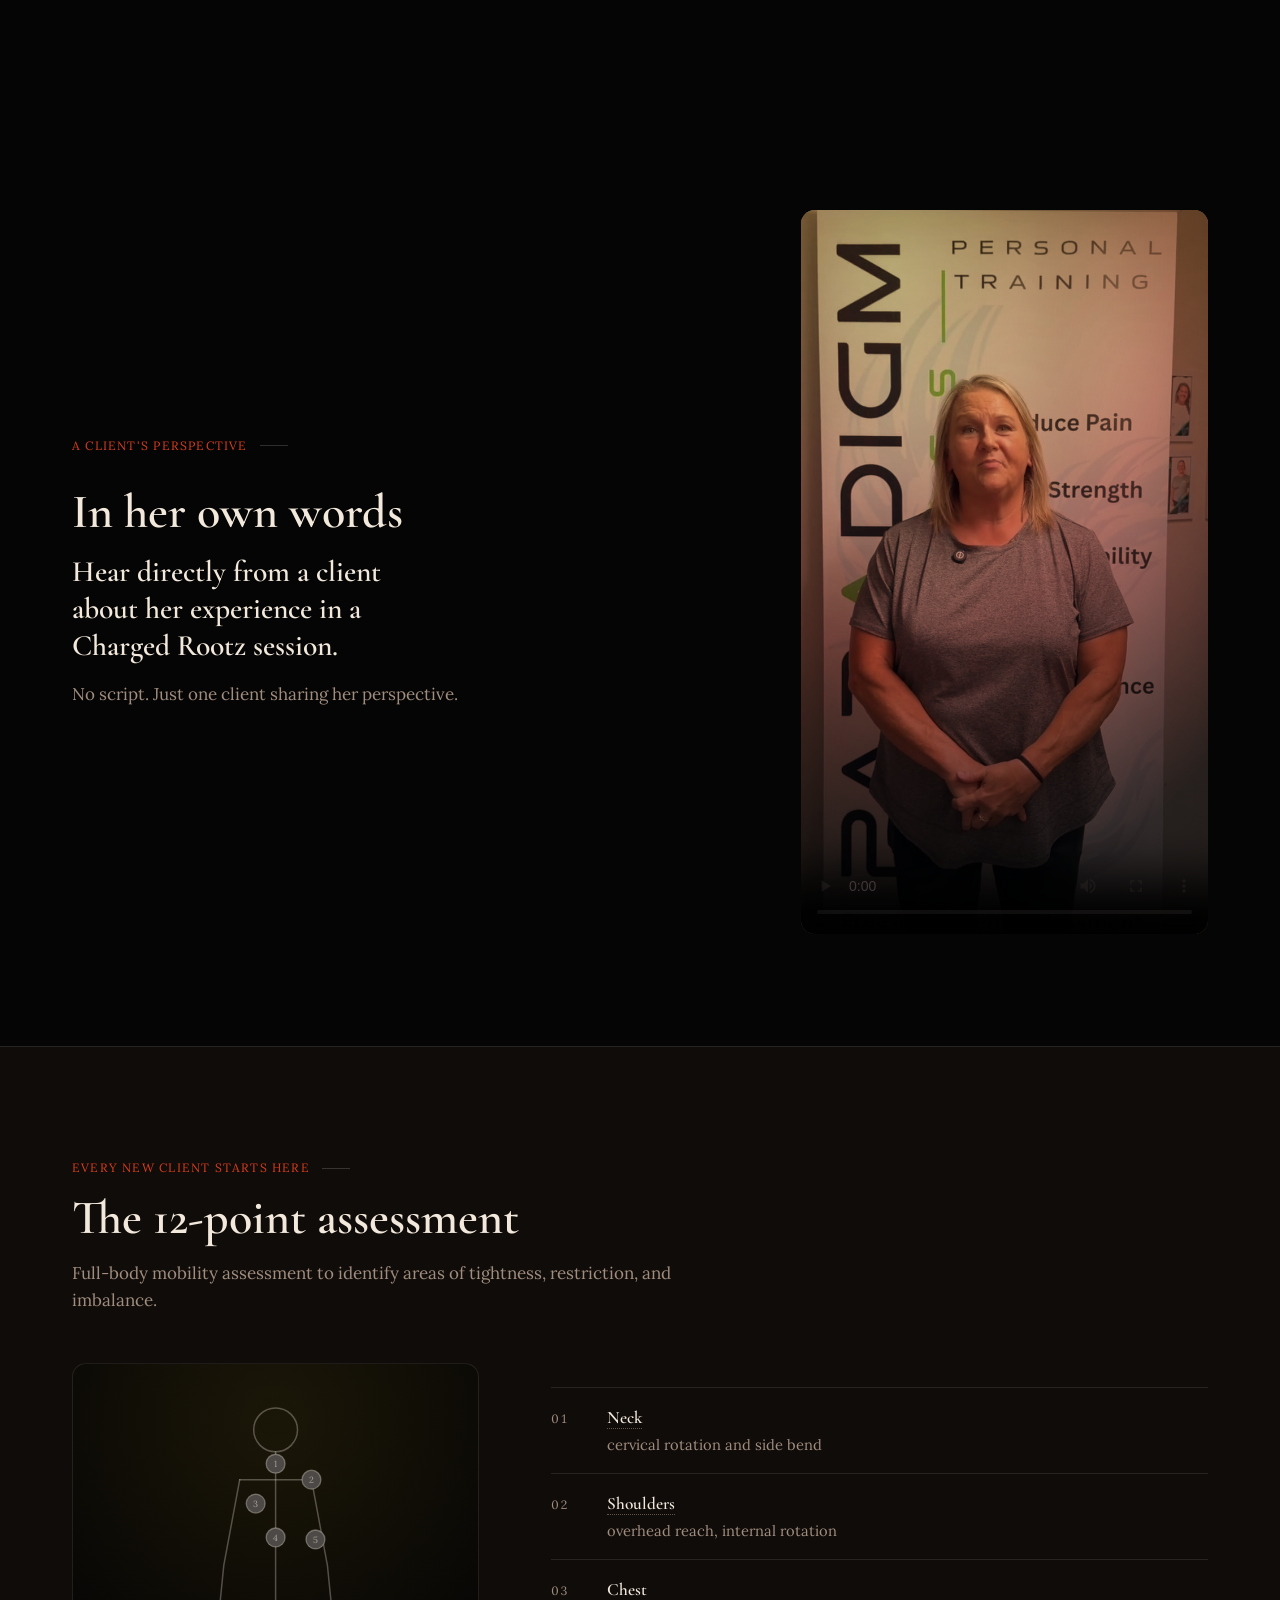
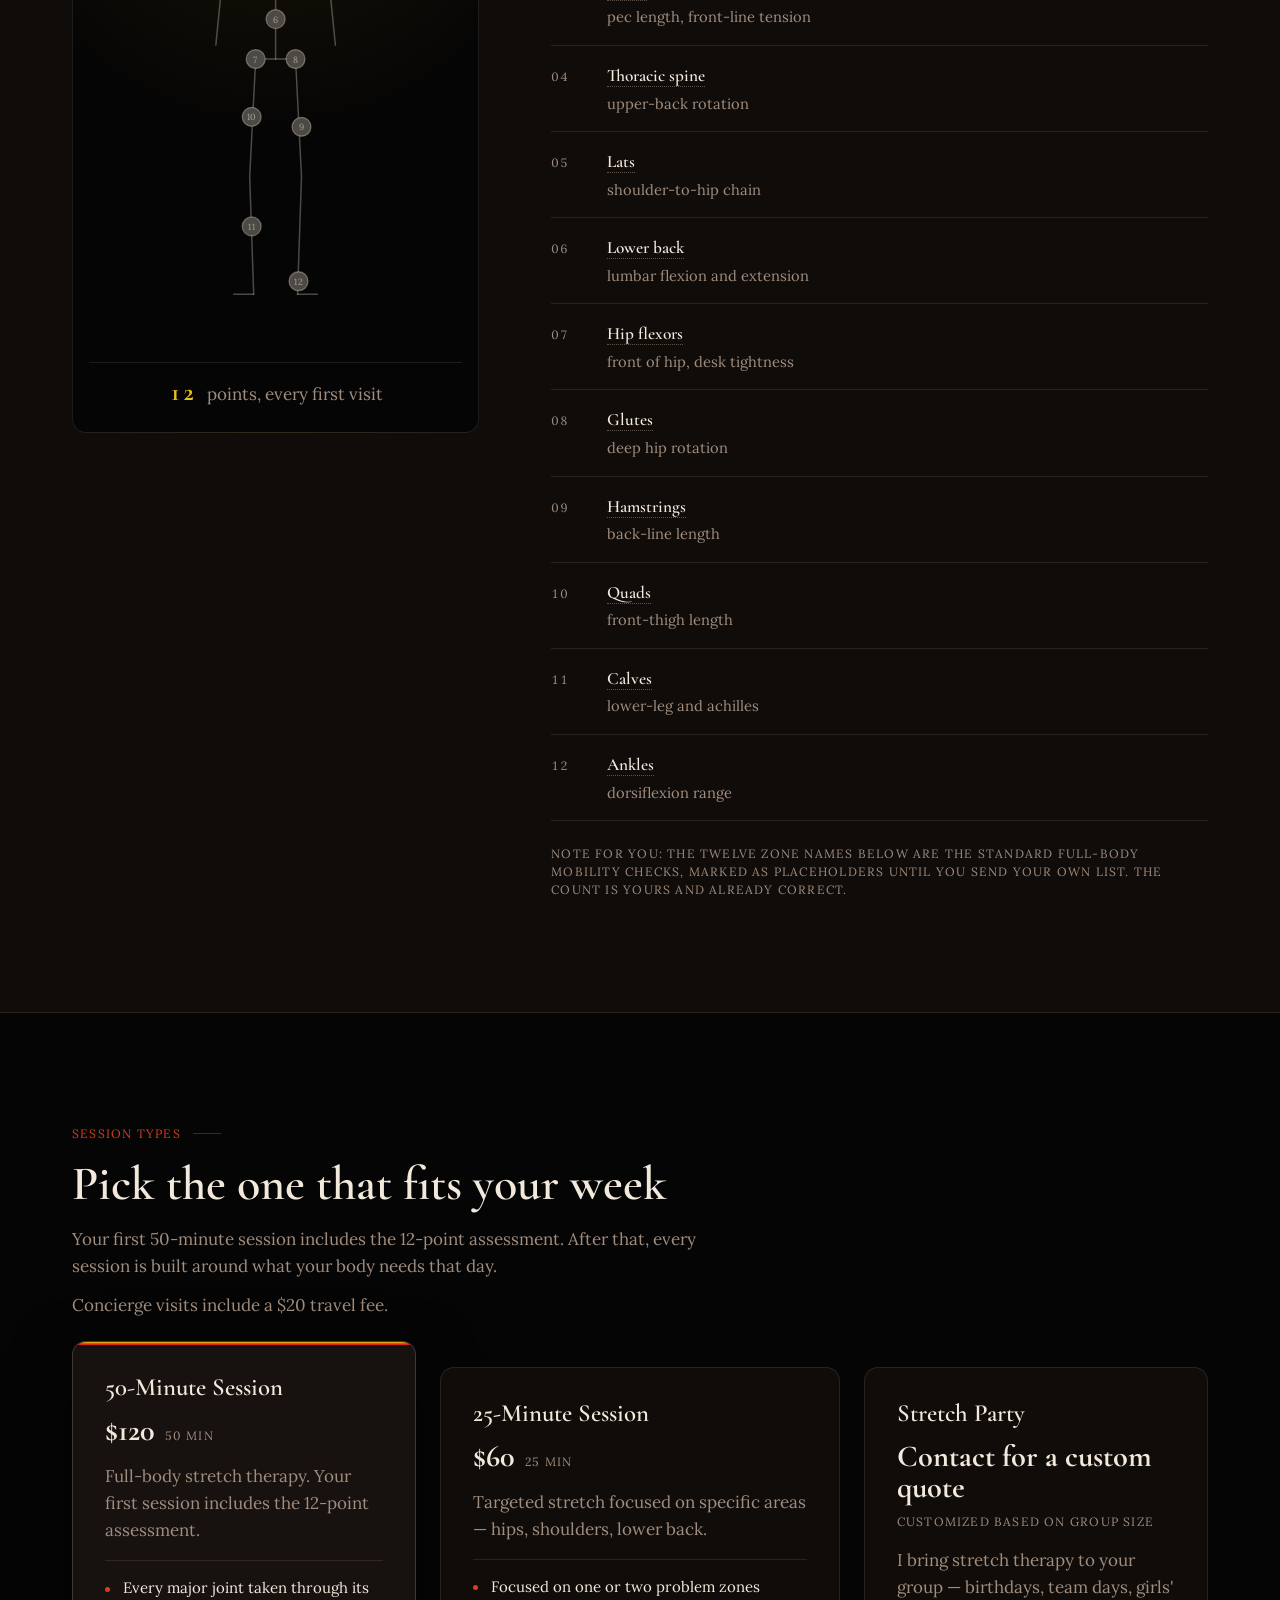
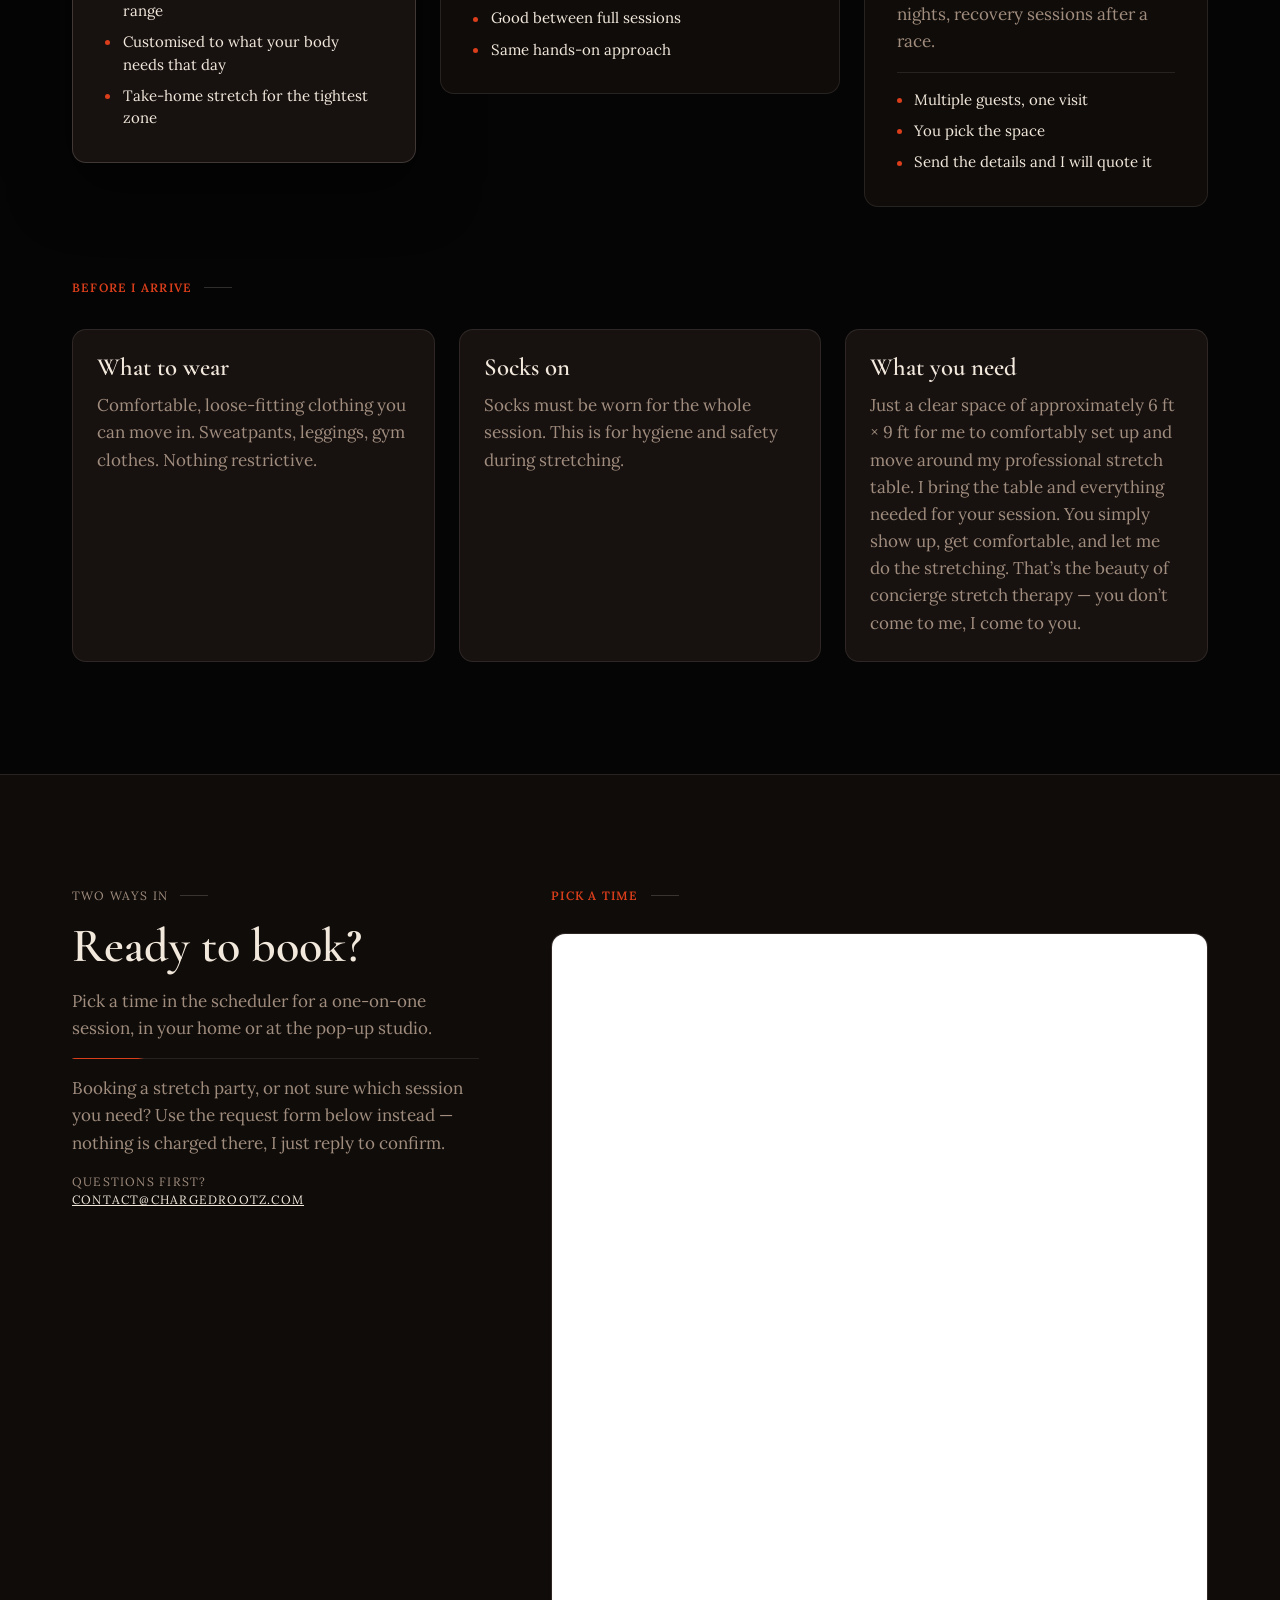
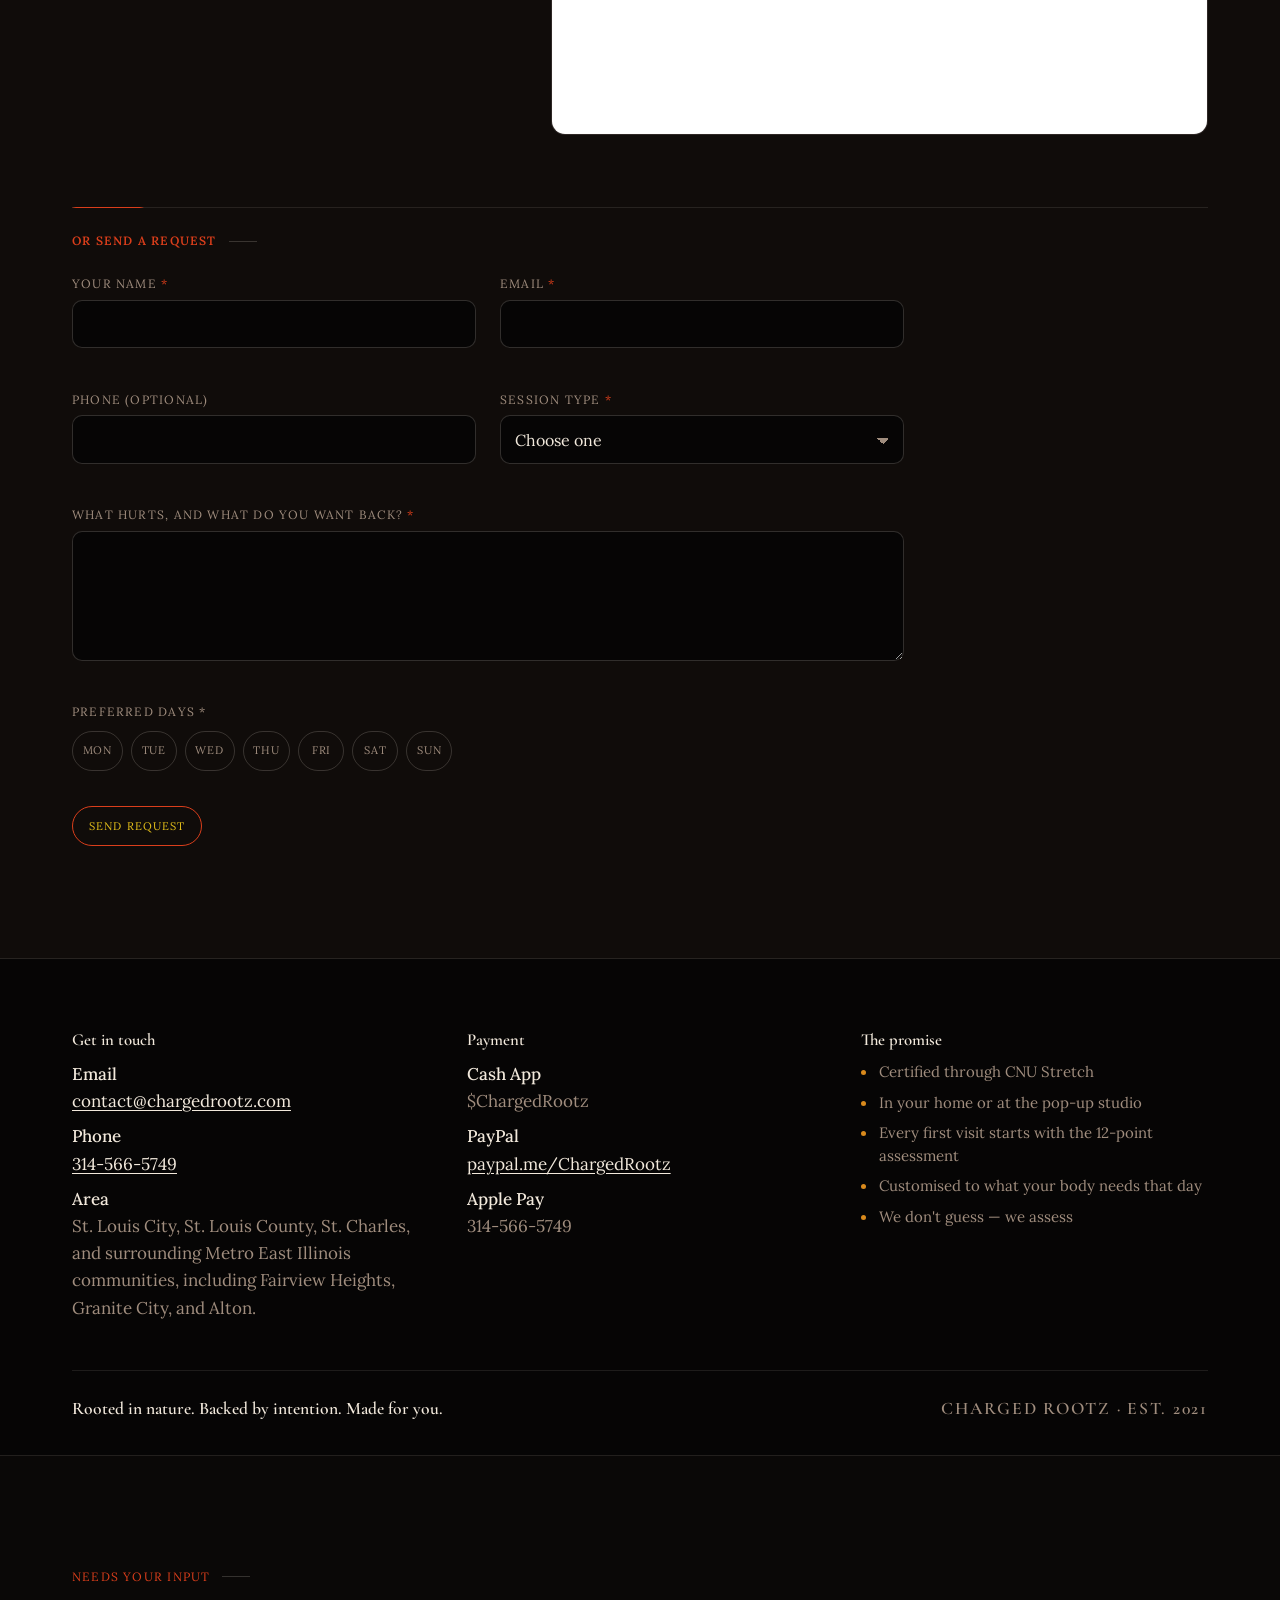
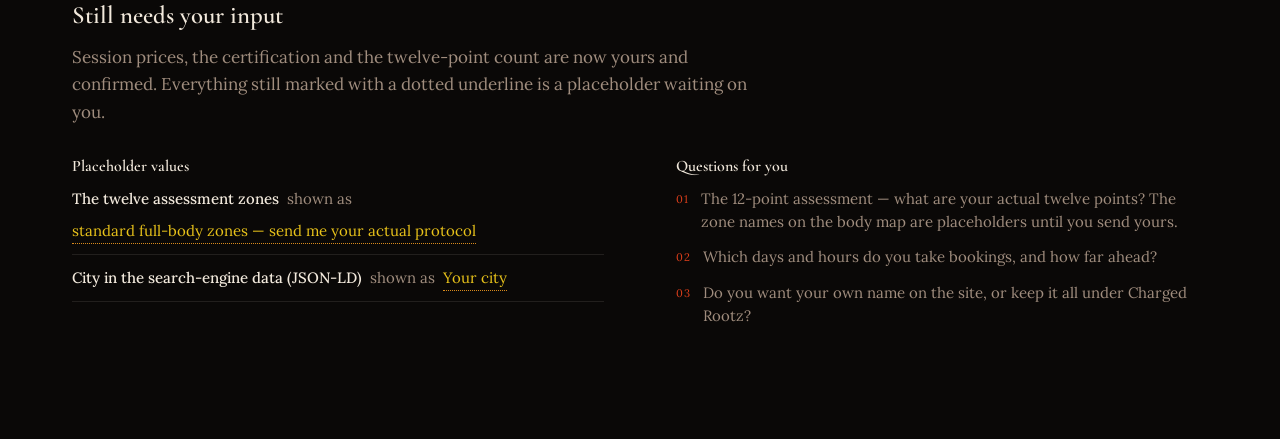
==== commit 66bd5665: "Update hero service description" ====
--- a/index.html
+++ b/index.html
@@ -620,7 +620,7 @@
       <p class="micro hero__tag" id="hero-tag">Rooted. Nourished. Elevated.</p>
       <h1 class="hero__h1" id="hero-h1">Stretch by<br><em>ChargedRootz</em></h1>
       <p class="micro hero__concierge">In Your Home or at Our Pop-Up Studio</p>
-      <p class="hero__lede">Certified stretch therapy, one on one. Come to the pop-up studio, or have me come to you. Socks on &mdash; I bring everything else.</p>
+      <p class="hero__lede">Certified stretch therapy, One-on-one. Come to our pop-up studio, or let me bring the experience to you. Socks on - I bring everything else.</p>
       <div class="hero__cta">
         <a class="btn btn--grad" href="#book" data-book>Book a session</a>
         <a class="btn btn--ghost" href="#assessment">See the 12-point assessment</a>
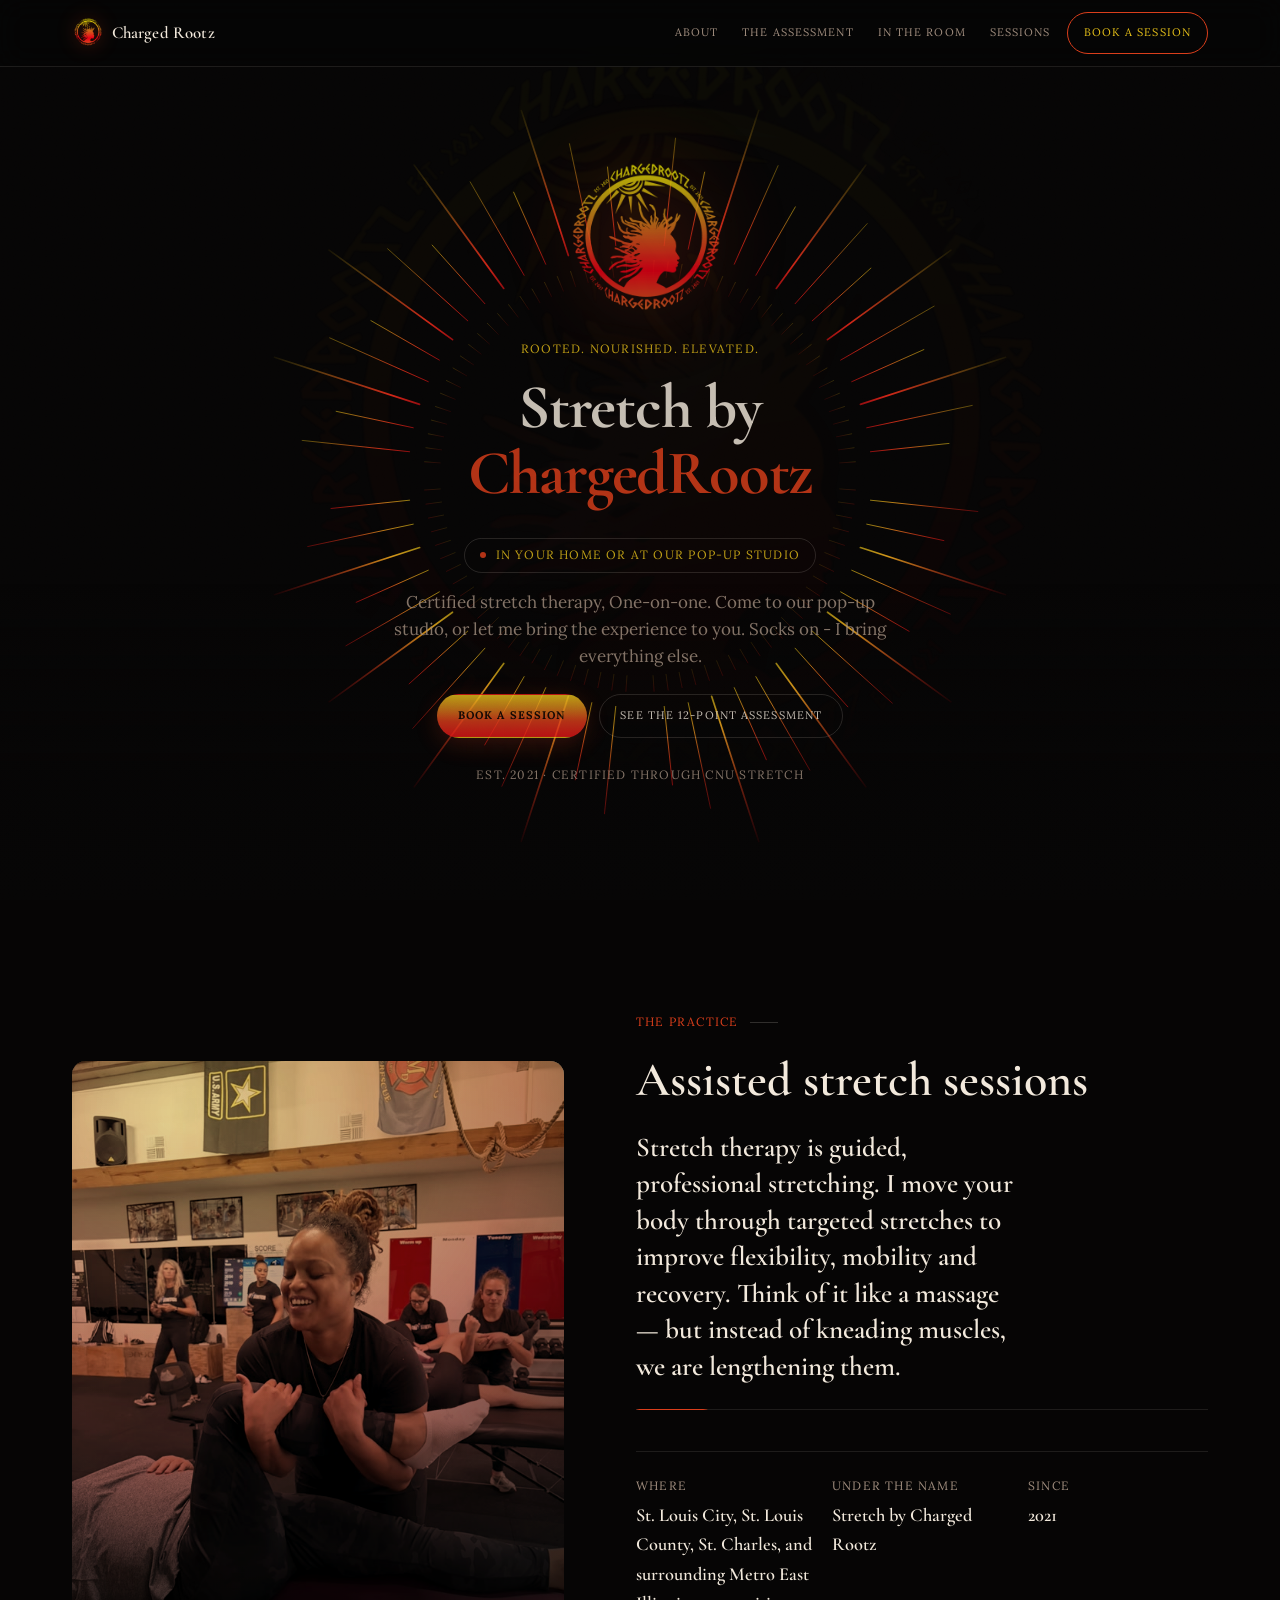
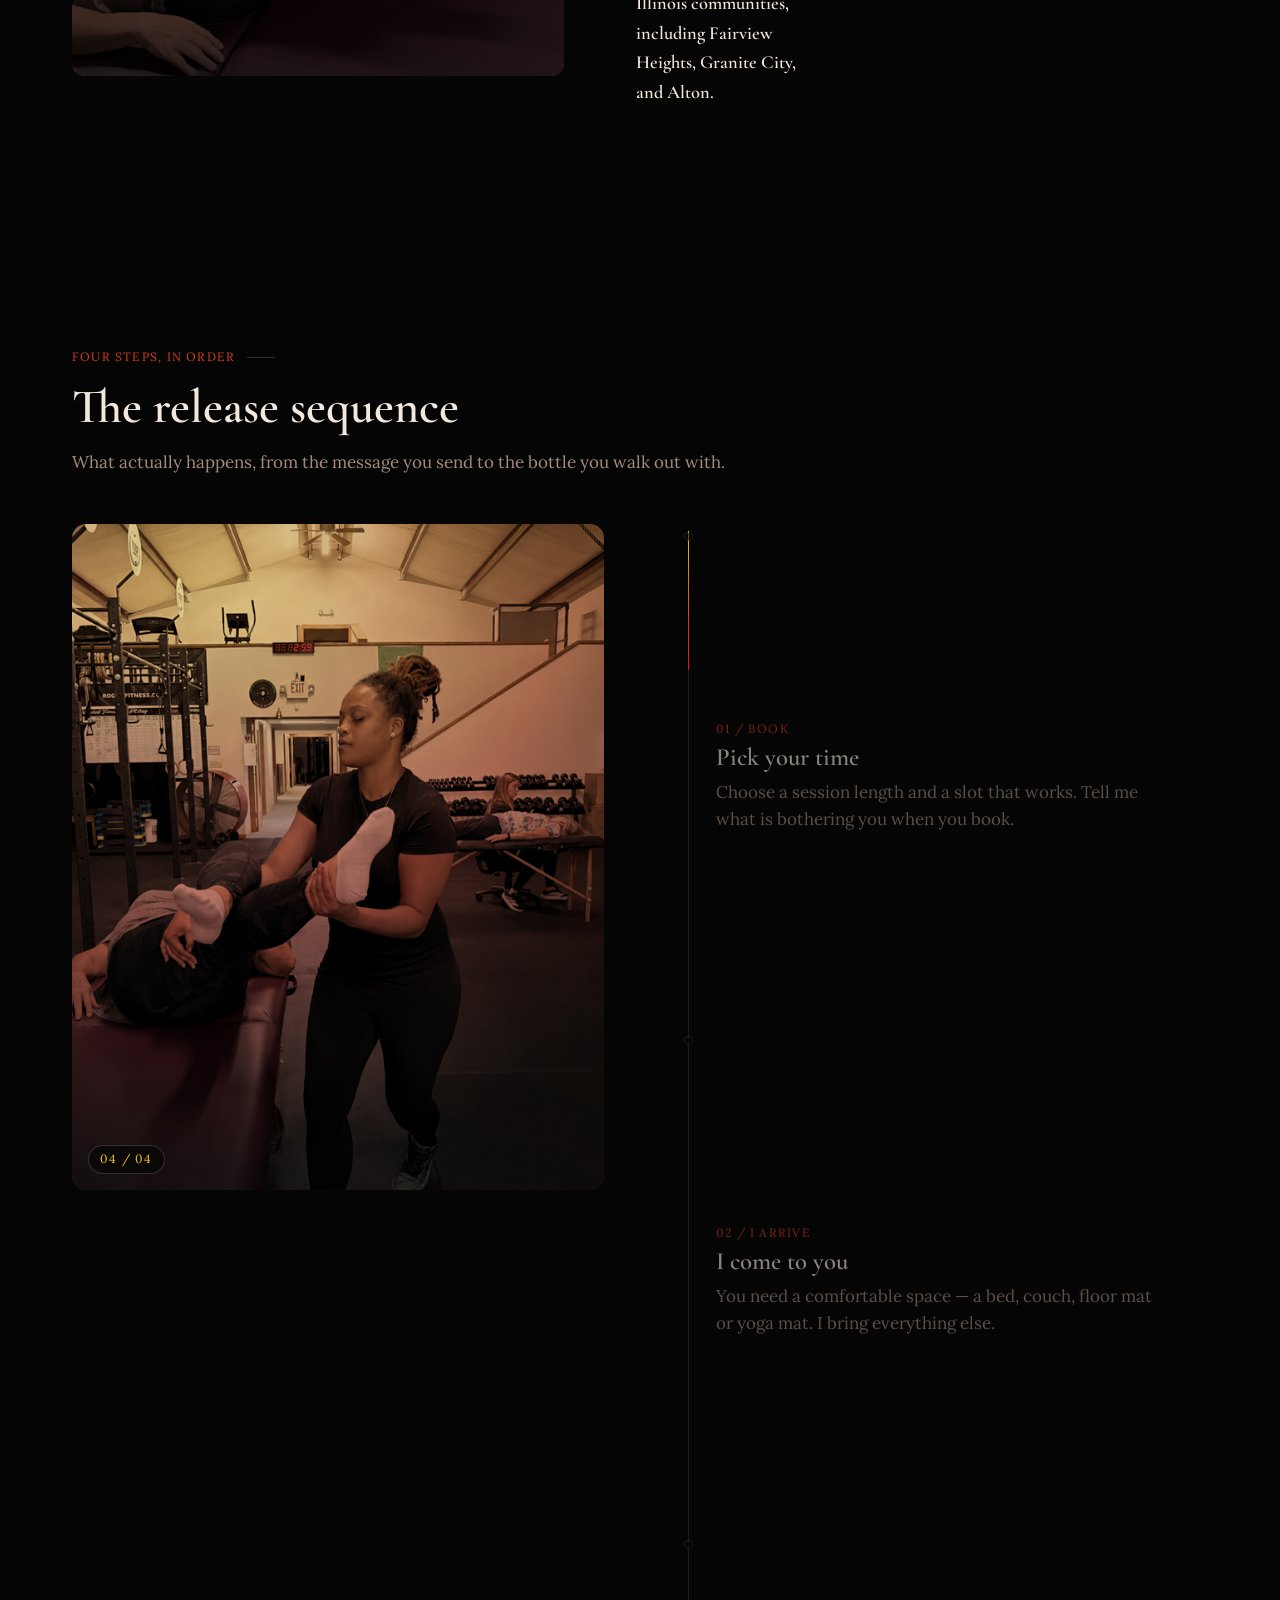
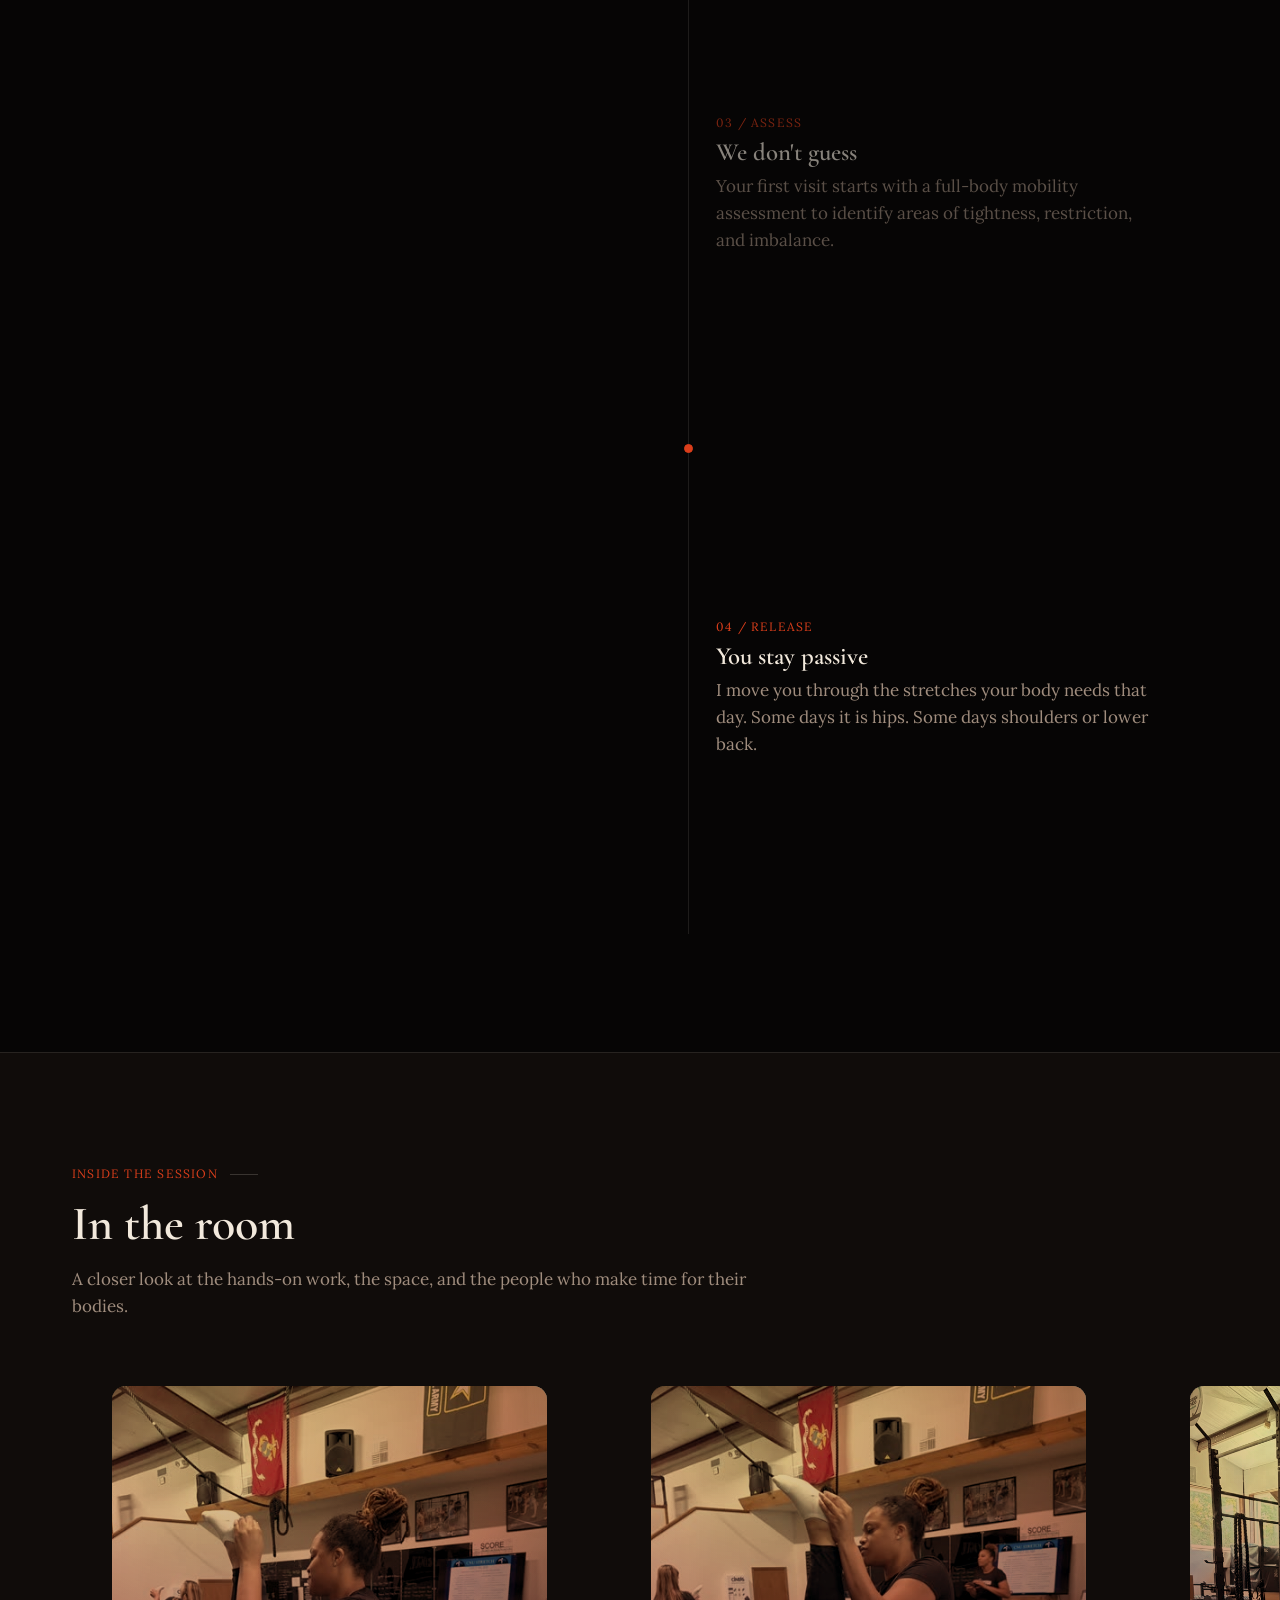
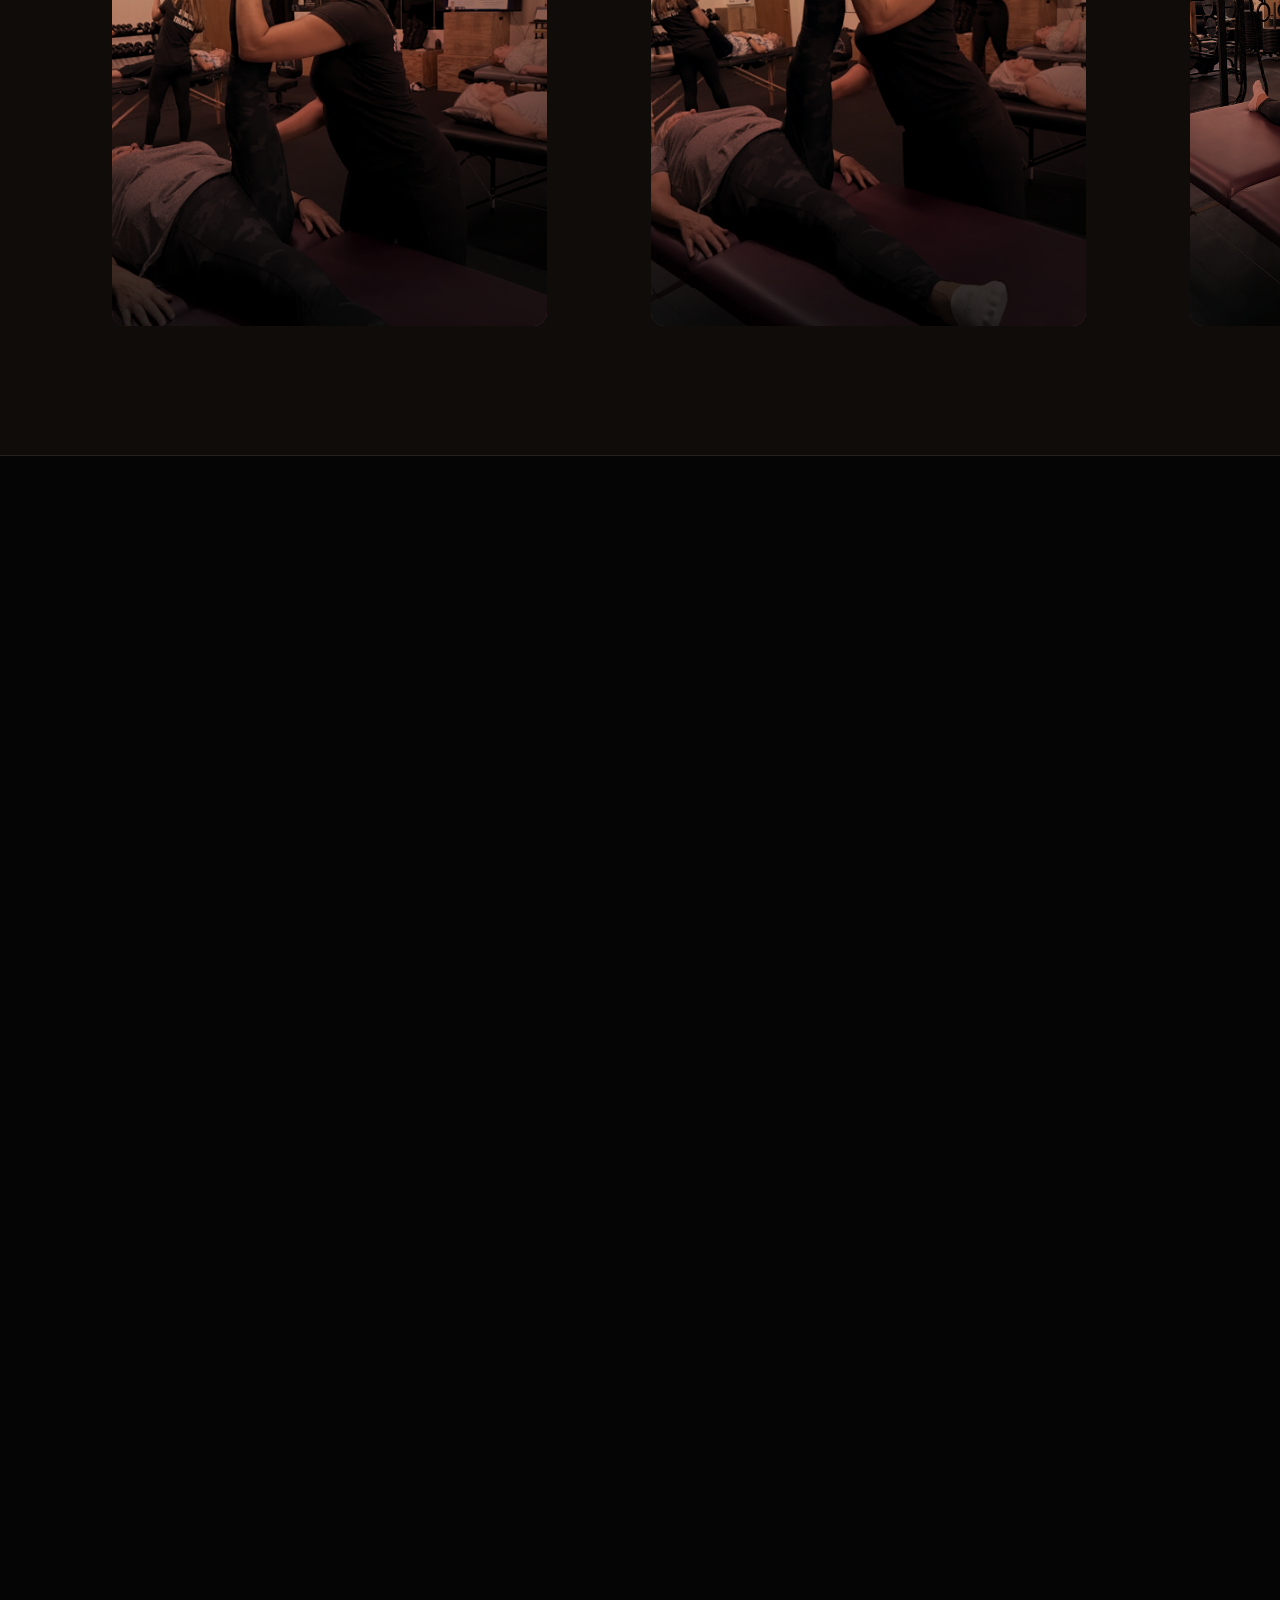
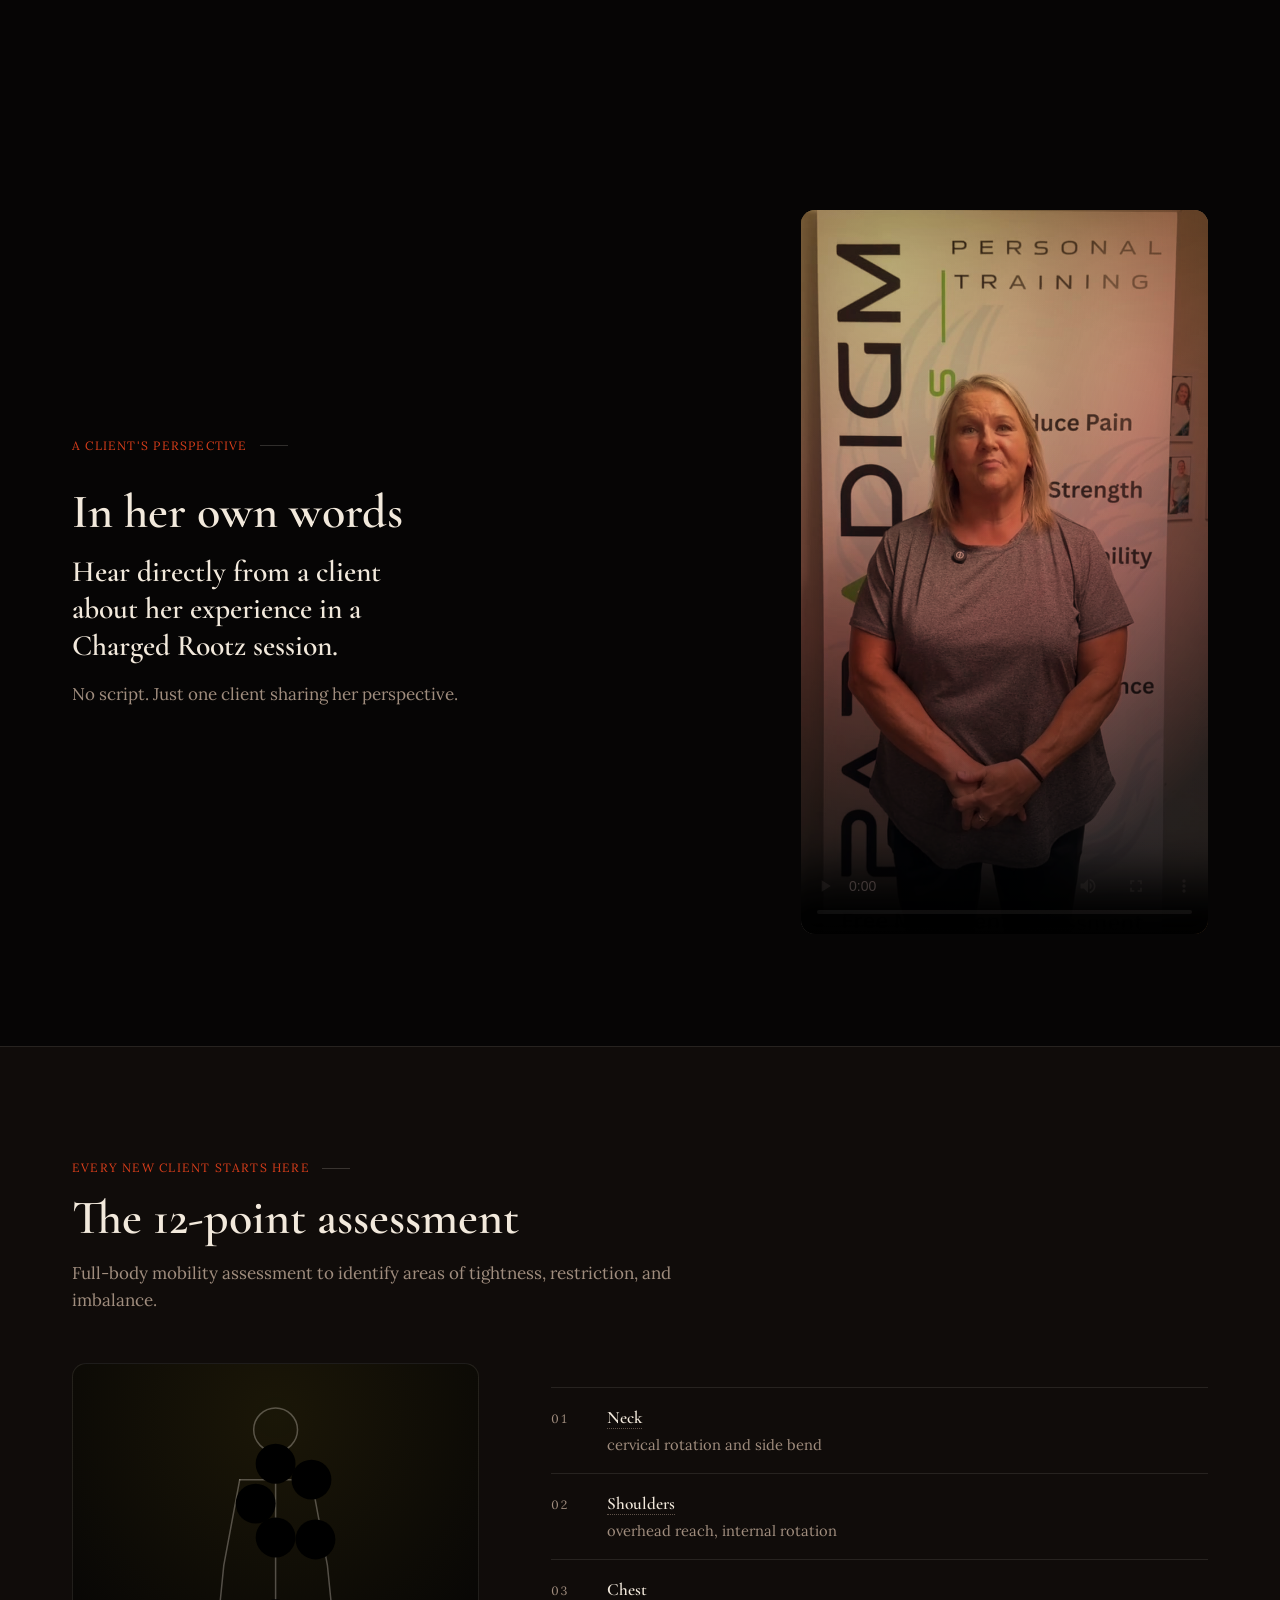
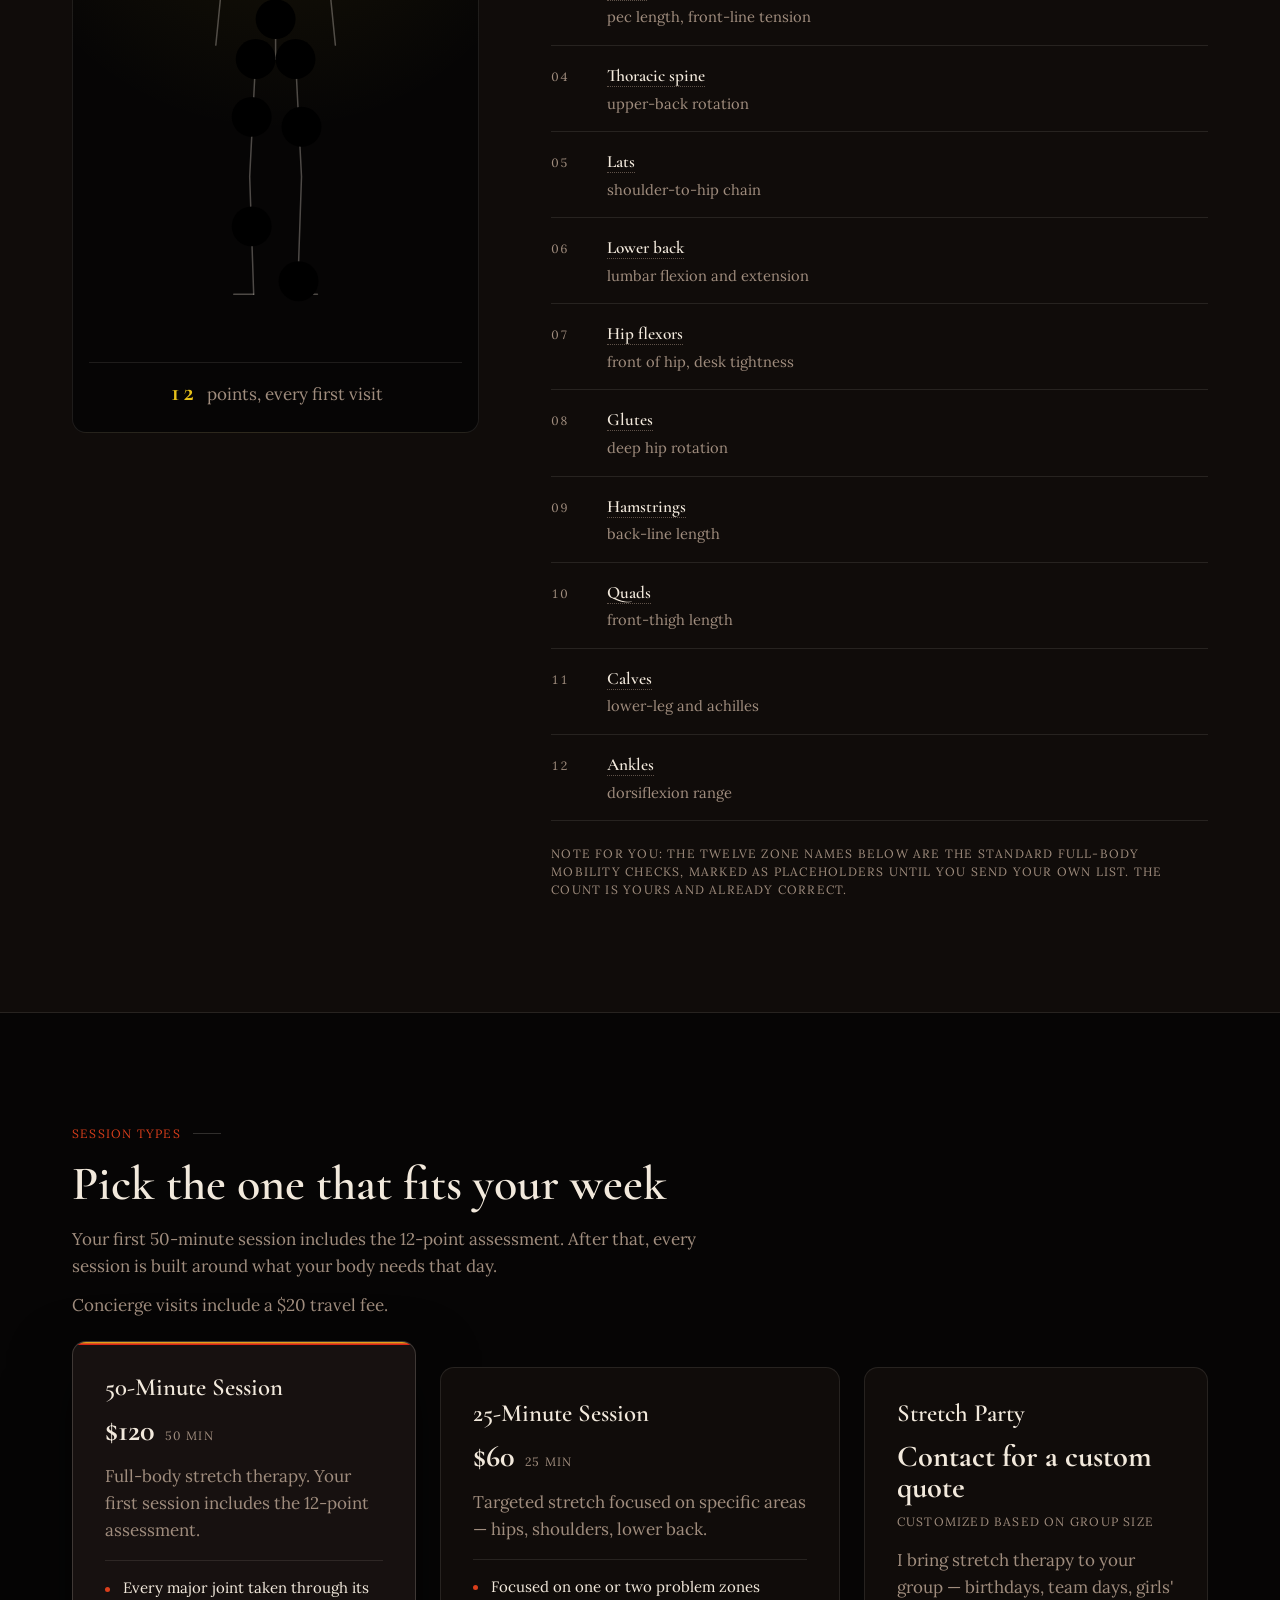
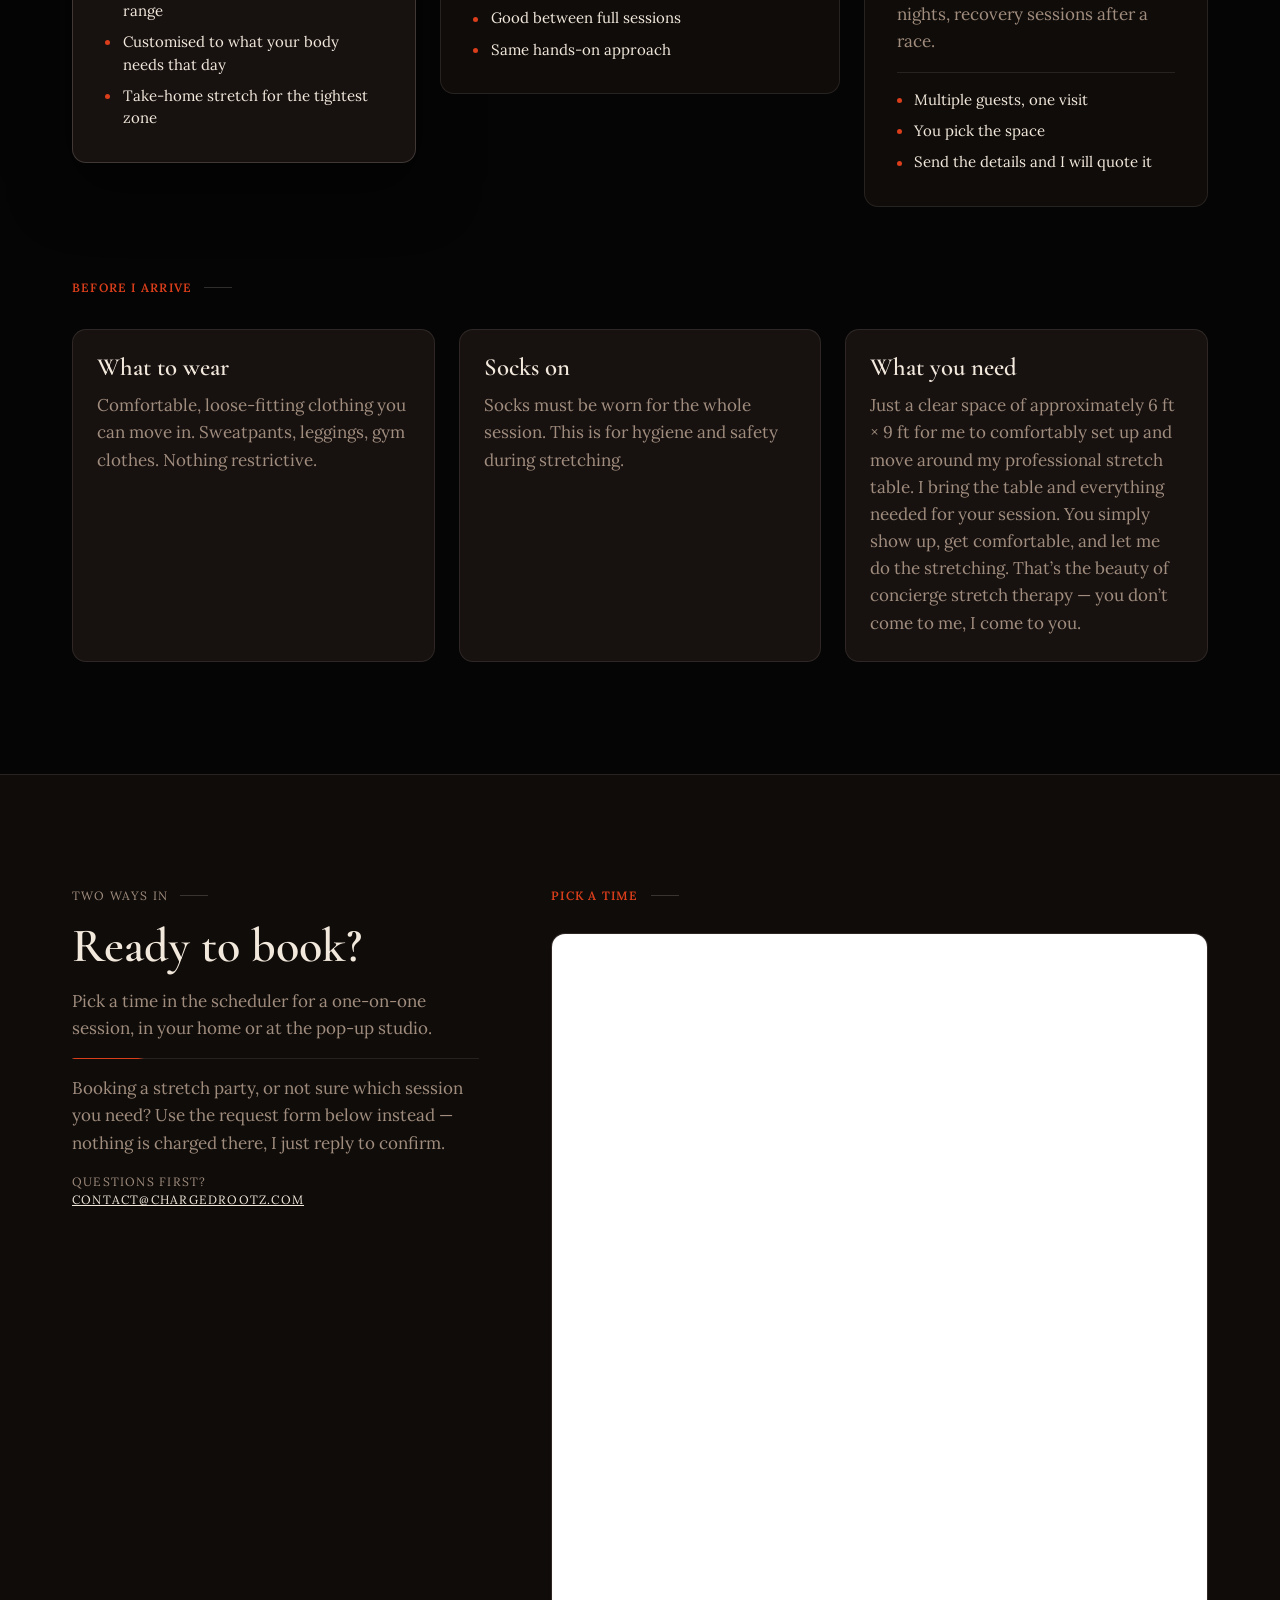
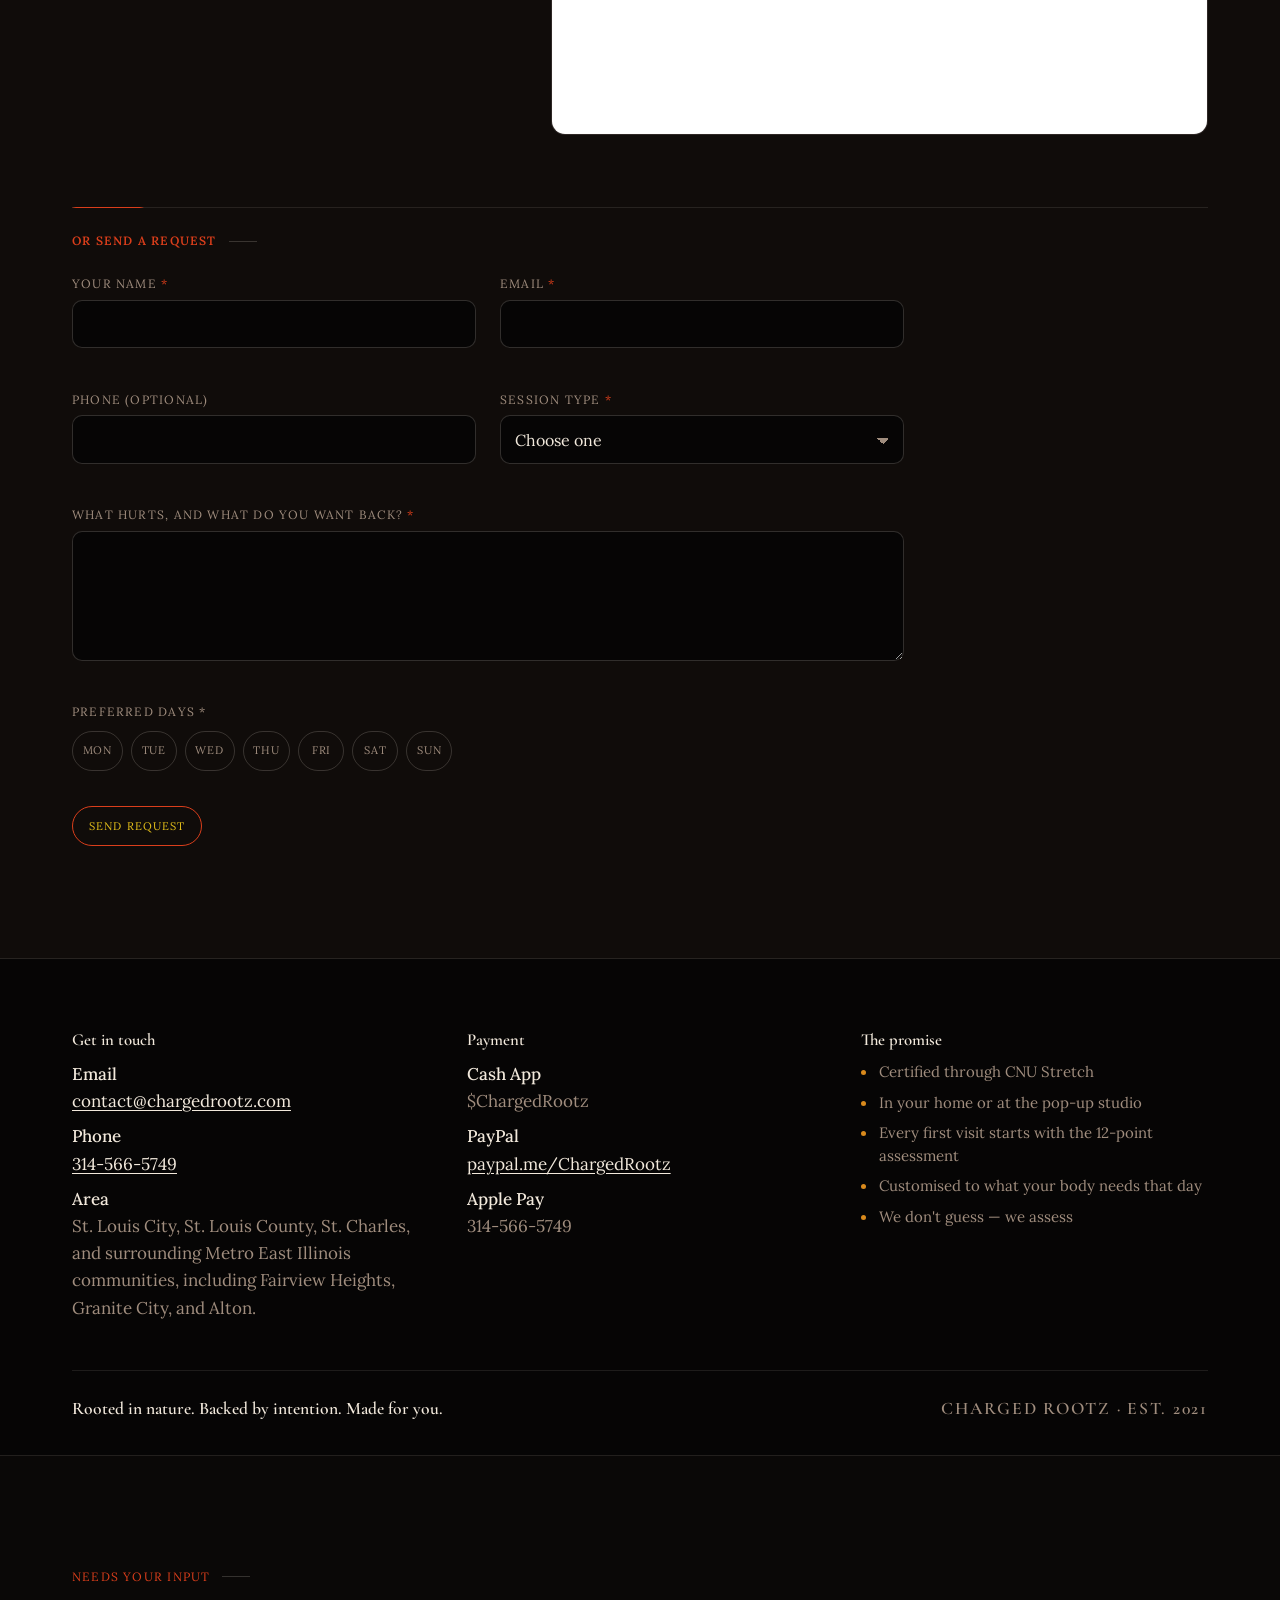
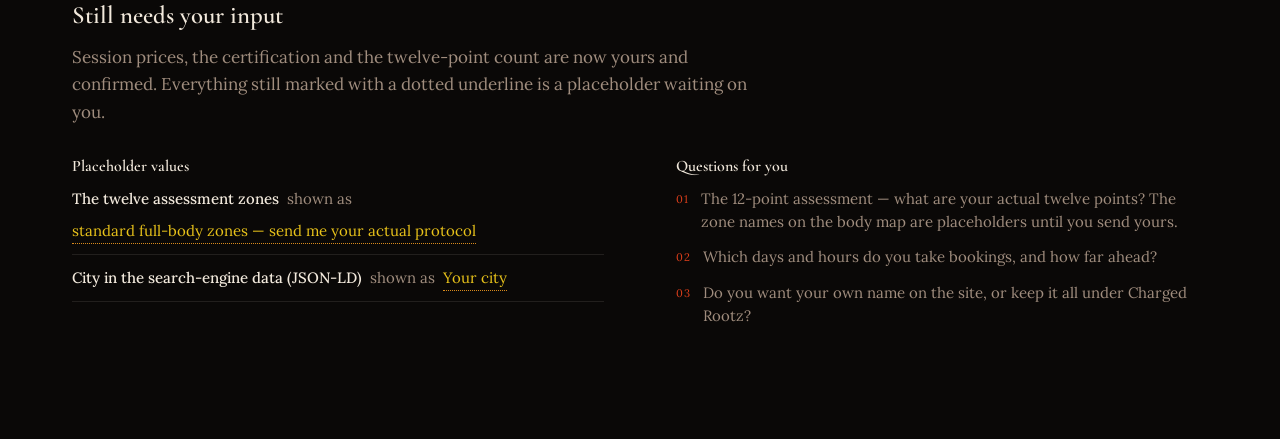
==== commit f4e81f41: "Give mobile its own assessment, hero and chrome Below 900px the 12-point assessment becomes a swipe " ====
--- a/index.html
+++ b/index.html
@@ -178,6 +178,47 @@
   .hero__lede{max-width:56ch}
 }
 
+/* The rules above are walled off behind min-width:768px, so phones — where the
+   fold is tightest — never received any of it. Measured at 375x667: the hero
+   stacks 675px of content into 570px of usable height, putting "Book a session"
+   97px BELOW the fold and the credibility line 153px below.
+
+   The two CTAs are left stacked on purpose. Sitting them side by side would
+   recover 56px but squeeze a 27-character label into ~160px; the 97px is found
+   in the mark, the rhythm and the padding instead, so both buttons keep full
+   width and a 44px target. Height-gated as well as width-gated: a 390x844
+   phone has room to spare and is left alone. */
+@media (max-width:767px) and (max-height:820px){
+  .hero{padding-block:var(--s-5) var(--s-6)}
+  .hero__inner{gap:var(--s-4)}
+  .hero__logo{width:clamp(96px,26vw,150px)}
+  .hero__concierge{margin-top:var(--s-2)}
+  .hero__meta{margin-top:var(--s-3)}
+}
+/* Second tier for genuinely short phones. The tier above leaves 375x667 with
+   only 3px of clearance and still strands 360x640 below the fold, which is no
+   better than not fixing it — the CTA has to be unambiguously on screen, not
+   technically on screen. The headline gives up the least here, so it goes
+   first; the mark is already at its 96px floor. */
+@media (max-width:767px) and (max-height:700px){
+  .hero{padding-block:var(--s-4) var(--s-5)}
+  .hero__inner{gap:var(--s-3)}
+  .hero__h1{font-size:clamp(1.9rem,7.6vw,2.4rem)}
+}
+/* A rotated phone is ~390px tall but over 767px wide, so it misses both tiers
+   above and lands on the desktop short-viewport rules, which assume a window
+   rather than a handset — the CTA ends up ~170px under the fold. Keyed to
+   orientation so a short desktop window is not caught by it. */
+@media (max-height:560px) and (orientation:landscape) and (pointer:coarse){
+  .hero{padding-block:var(--s-4) var(--s-4);min-height:0}
+  .hero__inner{gap:var(--s-3)}
+  .hero__logo{width:clamp(64px,13vh,96px)}
+  .hero__h1{font-size:clamp(1.6rem,4.4vw,2.2rem)}
+  .hero__lede{max-width:64ch}
+  .hero__concierge{margin-top:0}
+  .hero__meta{margin-top:var(--s-2)}
+}
+
 /* ---------- the practice ---------- */
 .practice__grid{display:grid;gap:var(--s-6);align-items:center}
 @media (min-width:900px){
@@ -240,6 +281,14 @@
 .seq.is-enhanced .seq__step.is-active .seq__dot{background:var(--flame);border-color:var(--flame)}
 @media (min-width:900px){
   .seq.is-enhanced .seq__frames{max-height:none;height:min(74vh,720px);aspect-ratio:auto}
+}
+/* Desktop's step rhythm assumes a tall viewport beside a tall image. On a phone
+   the same numbers stack ~224vh of scrolling, most of it empty, between the
+   first step and the last. The crossfade is worth keeping — it just needs a
+   step height a thumb can cross. */
+@media (max-width:899px){
+  .seq.is-enhanced .seq__frames{max-height:28vh}
+  .seq.is-enhanced .seq__step{min-height:40vh}
 }
 
 /* ---------- in the room ---------- */
@@ -316,6 +365,22 @@
   background:var(--panel-2);overflow:hidden;min-height:320px;
 }
 .sched__frame iframe{display:block;width:100%;border:0;background:#fff}
+/* The iframe carries a fixed height="800" — taller than the phone it renders on,
+   so a touch that lands anywhere on it scrolls the scheduler rather than the
+   page, and the reader gets stuck inside a panel they did not choose to enter.
+   Capping it to the viewport keeps the page reachable, and the direct link below
+   is the way out for anyone who would rather book in a real tab. */
+@media (max-width:899px){
+  .sched__frame iframe{height:min(800px,72svh)}
+  .sched__out{
+    display:flex;align-items:center;justify-content:center;gap:.5rem;
+    margin-top:var(--s-3);padding:.7rem 1rem;min-height:44px;
+    border:1px solid var(--hair-2);border-radius:999px;
+    color:var(--gold);text-decoration:none;text-align:center;
+  }
+  .sched__out::after{content:"97";font-size:1.05em;line-height:1}
+}
+@media (min-width:900px){ .sched__out{display:none} }
 /* Acuity renders on a white ground; a hairline keeps it from floating on the void. */
 .sched__frame::after{
   content:"";position:absolute;inset:0;pointer-events:none;
@@ -481,6 +546,151 @@
 .zone.is-lit{background:linear-gradient(90deg,rgba(232,194,26,.07),transparent 62%)}
 .zone.is-lit .zone__n{color:var(--gold)}
 .zone.is-lit .zone__t{color:var(--gold)}
+
+/* --------------------------------------------------------------------------
+   MOBILE ASSESSMENT — the deck
+   Below 900px the desktop ritual (sticky figure + scroll-linked ignition) is
+   impossible: the figure stacks above a 1014px list and scrolls out of sight
+   long before the first point lights. Scroll is the wrong verb on a phone.
+
+   So the same twelve zones become a swipe deck. The figure stays in view, the
+   cards move horizontally, and each swipe ignites the next point exactly as
+   scrolling does on desktop. Same DOM, same classes, same is-lit semantics —
+   only the driver changes. See the deck controller in the main script.
+
+   Sizing is measured, not guessed (375x667):
+     figure 40vh -> 267px box, 115px drawn, assembly ~525px inside a 570px fold
+   The points are aspect-locked to a 240x560 portrait canvas, so shrinking the
+   figure shrinks them too — at 62vh they already render 14px with a 6.7px
+   numeral. They are scaled up in viewBox units instead. Points 7 and 8 sit 40
+   units apart, so r=20 is the hard ceiling before they collide; r=18 keeps a
+   margin. `r` is an SVG2 CSS geometry property and falls back to the markup
+   attribute where it is unsupported, so this cannot break the figure.
+   -------------------------------------------------------------------------- */
+@media (max-width:899px){
+  /* A grid item defaults to min-width:auto, so the 12-card flex row below would
+     refuse to shrink under its own content and stretch the page to ~3500px —
+     which on a phone zooms the whole viewport out instead of scrolling the deck.
+     minmax(0,1fr) is what lets overflow-x:auto actually take effect. */
+  .assess__grid{grid-template-columns:minmax(0,1fr);gap:var(--s-4)}
+  .assess__stage{padding:var(--s-4) var(--s-3)}
+  .assess__body{stroke-opacity:.5}
+  /* The figure must never grow past the room left over once the readout, card
+     and controls are accounted for — if the assembly outgrows the fold, the
+     figure scrolls out of sight while you swipe and we are back to the original
+     bug. The calc() reserves that fixed overhead so the figure yields on short
+     phones instead of pushing the deck under the fold. svh, not vh, so an
+     expanded URL bar cannot break the reservation. */
+    .assess__fig{max-height:max(150px,min(42vh,calc(100svh - 385px),320px))}
+
+  .apt__ring,.apt__core{r:16}
+  .apt__halo{r:24}
+  .apt__num{font-size:22px}
+  /* the figure is a display, not a control: at this scale adjacent points are
+     only ~21px apart, so a 44px target is geometrically impossible. Tapping is
+     a bonus on top of the deck and its buttons, never the only way through. */
+  .apt__hit{fill:transparent;stroke:none}
+  .js-deck .apt{cursor:pointer}
+  .js-deck .apt:focus-visible{outline:none}
+  .js-deck .apt:focus-visible .apt__halo{opacity:.5}
+  .js-deck .apt:focus-visible .apt__ring{stroke:var(--gold);stroke-opacity:1}
+
+  /* readout becomes the live label for the active card */
+  .assess__readout{margin-top:var(--s-3);padding-top:var(--s-3);min-height:2.2em}
+  .assess__readout b{font-size:1.35rem}
+
+  /* ---- the deck ---- */
+  .js-deck .zones{
+    display:flex;gap:var(--s-3);margin-top:0;
+    overflow-x:auto;scroll-snap-type:x mandatory;
+    scrollbar-width:none;-ms-overflow-style:none;
+    /* Full-bleed, so cards can sit edge to edge and still centre-snap.
+       The end spacers must be measured against the list's own full-bleed width,
+       not a percentage: percentage padding resolves against the containing block
+       (the 342px grid column here), which leaves the first and last cards short
+       of centre and impossible to snap to. 100vw matches the real width, and is
+       the same expression the card basis uses so the two cannot drift apart. */
+    margin-inline:calc(var(--s-5) * -1);
+    padding-inline:calc((100vw - min(78vw,320px)) / 2);
+    overscroll-behavior-x:contain;
+  }
+  .js-deck .zones::-webkit-scrollbar{display:none}
+
+  .js-deck .zone{
+    flex:0 0 min(78vw,320px);scroll-snap-align:center;
+    display:block;border:1px solid var(--hair);border-radius:var(--radius);
+    background:var(--panel-2);padding:var(--s-4);
+    border-top:1px solid var(--hair);
+    opacity:.5;transition:opacity .3s ease,border-color .3s ease;
+  }
+  .js-deck .zone:last-child{border-bottom:1px solid var(--hair)}
+  .js-deck .zone.is-lit{background:var(--panel-2);border-color:var(--hair-2);opacity:1}
+  .js-deck .zone__n{display:block;margin-bottom:.35rem}
+  .js-deck .zone__t{font-size:1.15rem}
+  /* clamped so one long placeholder cannot push the deck past the fold and
+     hide the figure again — the whole bug this section exists to fix */
+  .js-deck .zone__s{
+    display:-webkit-box;-webkit-line-clamp:3;-webkit-box-orient:vertical;
+    overflow:hidden;margin-top:.3rem;
+  }
+
+  /* ---- controls (JS-created: absent means absent, never dead) ---- */
+  .deck__bar{
+    display:flex;align-items:center;justify-content:space-between;
+    gap:var(--s-4);margin-top:var(--s-3);
+  }
+  .deck__btn{
+    flex:0 0 auto;width:44px;height:44px;border-radius:50%;
+    display:grid;place-items:center;
+    background:transparent;border:1px solid var(--hair-2);color:var(--bone);
+    cursor:pointer;transition:border-color .18s ease,color .18s ease,opacity .18s ease;
+  }
+  .deck__btn:disabled{opacity:.3;cursor:default}
+  .deck__btn svg{width:15px;height:15px;fill:none;stroke:currentColor;stroke-width:2;
+    stroke-linecap:round;stroke-linejoin:round}
+  .deck__dots{display:flex;flex-wrap:wrap;gap:0;justify-content:center}
+  /* The dot is a 7px mark but an 18px target: the visible dot moves to a
+     pseudo-element so the button can carry a hit box more than twice its size.
+     18 is the ceiling — twelve of them plus two 44px arrows is all the width a
+     375px screen has. They stay a secondary path; swipe and the arrows are the
+     ones that meet 44px. */
+  .deck__dot{
+    width:18px;height:18px;padding:0;border:0;background:transparent;
+    display:grid;place-items:center;cursor:pointer;
+  }
+  .deck__dot::before{
+    content:"";width:7px;height:7px;border-radius:50%;
+    background:var(--hair-2);transition:background-color .3s ease,box-shadow .3s ease;
+  }
+  .deck__dot.is-on::before{background:var(--gold)}
+  .deck__dot.is-current::before{box-shadow:0 0 0 3px rgba(232,194,26,.22)}
+}
+@media (max-width:899px) and (hover:hover){
+  .deck__btn:hover:not(:disabled){border-color:var(--flame);color:var(--gold)}
+}
+
+/* --------------------------------------------------------------------------
+   LANDSCAPE PHONE
+   A rotated phone is still under 900px, so it takes the deck — but with ~293px
+   of usable height it cannot stack a figure above a card. Width is the one
+   thing it has, so the figure moves beside the deck and the deck drops its
+   full-bleed centring (in one column, percentage padding resolves against that
+   column, which is what we want here).
+
+   This is a degraded view by nature: the figure is small and the numerals are
+   near their legible floor. Portrait is the designed experience; this exists so
+   rotating the phone does not break the section.
+   -------------------------------------------------------------------------- */
+@media (max-width:899px) and (max-height:560px) and (orientation:landscape){
+  .assess__grid{grid-template-columns:minmax(0,.34fr) minmax(0,1fr);align-items:start}
+  .assess__fig{max-height:min(50svh,200px)}
+  .assess__readout{margin-top:var(--s-2);padding-top:var(--s-2);min-height:0}
+  .assess__readout b{font-size:1.1rem}
+
+  .js-deck .zones{margin-inline:0;padding-inline:calc(50% - 120px)}
+  .js-deck .zone{flex:0 0 240px}
+  .js-deck .zone__s{-webkit-line-clamp:2}
+}
 
 /* ---------- prep: what to wear / socks / what you need ---------- */
 .prep{display:grid;gap:var(--s-5);margin-top:var(--s-6)}
@@ -1051,6 +1261,10 @@
         '<circle class="apt__ring" cx="' + xy[0] + '" cy="' + xy[1] + '" r="9.5"></circle>' +
         '<circle class="apt__core" cx="' + xy[0] + '" cy="' + xy[1] + '" r="9.5"></circle>' +
         '<text class="apt__num" x="' + xy[0] + '" y="' + xy[1] + '">' + (i + 1) + '</text>' +
+        /* Transparent hit area, drawn last so it wins hit-testing. r=20 is the
+           ceiling: points 7 and 8 are 40 units apart and would collide beyond
+           it. Unused on desktop, where the pointer never targets the figure. */
+        '<circle class="apt__hit" cx="' + xy[0] + '" cy="' + xy[1] + '" r="20"></circle>' +
         '</g>';
     }).join("");
 
@@ -1076,6 +1290,211 @@
 
     /* Static readout so the panel is never blank before scroll or without JS motion. */
     set("assessReadout", "<b>12</b><span>points, every first visit</span>");
+  }());
+
+  /* ---------- assessment: shared lighting + the mobile deck ----------
+     This lives OUTSIDE the motion block on purpose. Everything below the
+     `if (!hasGSAP || reduced) return;` guard further down is skipped both when
+     GSAP fails to load AND whenever the visitor has reduced motion switched on
+     at the OS level — which is common on phones. Putting the deck there would
+     hand those visitors a set of buttons and dots that render but do nothing.
+
+     So the deck depends on nothing but matchMedia and IntersectionObserver.
+     GSAP stays responsible only for the desktop scroll path, which calls
+     `light()` here rather than owning its own copy.
+
+     Controls are built in JS, never in markup: if this script never runs there
+     are no buttons to be dead — just twelve readable rows. */
+  window.CRAssess = (function assessDeck() {
+    var section = document.getElementById("assessment");
+    var readout = document.getElementById("assessReadout");
+    var list    = document.getElementById("zonesList");
+    if (!section || !list) { return null; }
+
+    var pts   = Array.prototype.slice.call(section.querySelectorAll(".apt"));
+    var zones = Array.prototype.slice.call(section.querySelectorAll(".zone"));
+    if (pts.length < 2 || zones.length !== pts.length) { return null; }
+
+    var IDLE    = "<b>12</b><span>points, every first visit</span>";
+    var reduced = window.matchMedia("(prefers-reduced-motion: reduce)").matches;
+    var current = -1;
+    var bar = null, prevBtn = null, nextBtn = null, dots = [];
+
+    /* Cumulative up to i, matching the desktop rule exactly: everything at or
+       before the active zone reads lit, and only the active row is highlighted.
+       Under reduced motion the global transition override makes this snap
+       instead of fade — the information survives, the animation doesn't. */
+    function light(i) {
+      if (i === current) { return; }
+      current = i;
+      pts.forEach(function (p, n)   { p.classList.toggle("is-lit", n <= i); });
+      zones.forEach(function (z, n) { z.classList.toggle("is-lit", n === i); });
+
+      if (readout) {
+        if (i < 0) {
+          readout.innerHTML = IDLE;
+        } else {
+          var t = zones[i].querySelector(".zone__t");
+          readout.innerHTML = "<b>" + ("0" + (i + 1)).slice(-2) + "</b><span>"
+            + (t ? t.textContent : "") + "</span>";
+        }
+      }
+
+      dots.forEach(function (d, n) {
+        d.classList.toggle("is-on", n <= i);
+        d.classList.toggle("is-current", n === i);
+        d.setAttribute("aria-current", n === i ? "true" : "false");
+      });
+      if (prevBtn) { prevBtn.disabled = i <= 0; }
+      if (nextBtn) { nextBtn.disabled = i >= zones.length - 1; }
+    }
+
+    function reset() {
+      current = -1;
+      pts.forEach(function (p)   { p.classList.remove("is-lit"); });
+      zones.forEach(function (z) { z.classList.remove("is-lit"); });
+      if (readout) { readout.innerHTML = IDLE; }
+    }
+
+    /* ---- deck, below 900px only ---- */
+    var mq = window.matchMedia("(max-width:899px)");
+    var io = null;
+
+    /* Centre by measured delta, not offsetLeft: the cards' offsetParent is the
+       page, not the scroll container, so offsetLeft carries a page-level origin
+       that leaves the first and last card one short of centre. Rect deltas are
+       independent of both the offset parent and the current scroll position. */
+    function goTo(i) {
+      var n = Math.max(0, Math.min(zones.length - 1, i));
+      var c = zones[n].getBoundingClientRect();
+      var l = list.getBoundingClientRect();
+      var delta = (c.left + c.width / 2) - (l.left + l.width / 2);
+      var to = list.scrollLeft + delta;
+      if (list.scrollTo) {
+        list.scrollTo({ left: to, behavior: reduced ? "auto" : "smooth" });
+      } else {
+        list.scrollLeft = to;
+      }
+      light(n);
+    }
+
+    function onPointActivate(e) {
+      var g = e.currentTarget;
+      var i = parseInt(g.getAttribute("data-i"), 10);
+      if (!isNaN(i)) { goTo(i); }
+    }
+    function onPointKey(e) {
+      if (e.key === "Enter" || e.key === " " || e.key === "Spacebar") {
+        e.preventDefault();
+        onPointActivate(e);
+      }
+    }
+    function onListKey(e) {
+      if (e.key === "ArrowRight") { e.preventDefault(); goTo(current + 1); }
+      if (e.key === "ArrowLeft")  { e.preventDefault(); goTo(current - 1); }
+    }
+
+    function build() {
+      if (bar) { return; }
+      document.documentElement.classList.add("js-deck");
+
+      /* Lenis leaves nested scrollers alone by default (syncTouch is off, as
+         .moments__viewport already demonstrates on this page) — this is belt
+         and braces in case that config ever changes. */
+      list.setAttribute("data-lenis-prevent", "");
+      list.setAttribute("tabindex", "0");
+      list.setAttribute("aria-label", "The twelve assessment zones, one card at a time");
+      list.addEventListener("keydown", onListKey);
+
+      bar = document.createElement("div");
+      bar.className = "deck__bar";
+
+      function arrow(dir, label) {
+        var b = document.createElement("button");
+        b.type = "button";
+        b.className = "deck__btn";
+        b.setAttribute("aria-label", label);
+        b.innerHTML = '<svg viewBox="0 0 24 24" aria-hidden="true"><path d="'
+          + (dir < 0 ? "M15 5l-7 7 7 7" : "M9 5l7 7-7 7") + '"/></svg>';
+        b.addEventListener("click", function () { goTo(current + dir); });
+        return b;
+      }
+      prevBtn = arrow(-1, "Previous zone");
+      nextBtn = arrow(1, "Next zone");
+
+      var dotWrap = document.createElement("div");
+      dotWrap.className = "deck__dots";
+      dots = zones.map(function (z, i) {
+        var d = document.createElement("button");
+        d.type = "button";
+        d.className = "deck__dot";
+        var t = z.querySelector(".zone__t");
+        d.setAttribute("aria-label", "Zone " + (i + 1) + (t ? ": " + t.textContent : ""));
+        d.addEventListener("click", function () { goTo(i); });
+        dotWrap.appendChild(d);
+        return d;
+      });
+
+      bar.appendChild(prevBtn);
+      bar.appendChild(dotWrap);
+      bar.appendChild(nextBtn);
+      list.parentNode.insertBefore(bar, list.nextSibling);
+
+      pts.forEach(function (g, i) {
+        var t = zones[i].querySelector(".zone__t");
+        g.setAttribute("role", "button");
+        g.setAttribute("tabindex", "0");
+        g.setAttribute("aria-label", "Zone " + (i + 1) + (t ? ": " + t.textContent : ""));
+        g.addEventListener("click", onPointActivate);
+        g.addEventListener("keydown", onPointKey);
+      });
+
+      /* Whichever card overlaps the centre band is the active one. */
+      if (window.IntersectionObserver) {
+        io = new IntersectionObserver(function (entries) {
+          entries.forEach(function (en) {
+            if (!en.isIntersecting) { return; }
+            var i = zones.indexOf(en.target);
+            if (i > -1) { light(i); }
+          });
+        }, { root: list, rootMargin: "0px -45% 0px -45%", threshold: 0 });
+        zones.forEach(function (z) { io.observe(z); });
+      }
+
+      light(0);
+    }
+
+    function teardown() {
+      if (!bar) { return; }
+      document.documentElement.classList.remove("js-deck");
+      if (io) { io.disconnect(); io = null; }
+
+      list.removeAttribute("data-lenis-prevent");
+      list.removeAttribute("tabindex");
+      list.removeAttribute("aria-label");
+      list.removeEventListener("keydown", onListKey);
+      list.scrollLeft = 0;
+
+      pts.forEach(function (g) {
+        g.removeAttribute("role");
+        g.removeAttribute("tabindex");
+        g.removeAttribute("aria-label");
+        g.removeEventListener("click", onPointActivate);
+        g.removeEventListener("keydown", onPointKey);
+      });
+
+      bar.parentNode.removeChild(bar);
+      bar = prevBtn = nextBtn = null;
+      dots = [];
+      reset();
+    }
+
+    function sync() { if (mq.matches) { build(); } else { teardown(); } }
+    sync();
+    if (mq.addEventListener) { mq.addEventListener("change", sync); }
+    else if (mq.addListener) { mq.addListener(sync); }
+
+    return { light: light, reset: reset, isDeck: function () { return !!bar; } };
   }());
 
   /* ---------- before I arrive ---------- */
@@ -1125,6 +1544,18 @@
     f.loading = "lazy";                 /* it sits well below the fold */
     f.setAttribute("allow", "payment");
     mount.appendChild(f);
+
+    /* Way out of the iframe. Styled and shown on mobile only, where the embed is
+       capped to the viewport and scrolling it is fiddly on a touch screen. */
+    if (b.acuity) {
+      var out = document.createElement("a");
+      out.className = "micro sched__out";
+      out.href = b.acuity;
+      out.target = "_blank";
+      out.rel = "noopener";
+      out.textContent = "Open the scheduler in a new tab";
+      mount.parentNode.appendChild(out);
+    }
 
     if (b.acuityJs) {
       var sc = document.createElement("script");
@@ -1522,45 +1953,36 @@
      nothing you have already been through goes dark again. */
   (function assessmentIgnition() {
     var section = document.getElementById("assessment");
-    var readout = document.getElementById("assessReadout");
-    if (!section) { return; }
-
-    var pts   = Array.prototype.slice.call(section.querySelectorAll(".apt"));
+    var ctl = window.CRAssess;
+    if (!section || !ctl) { return; }
+
     var zones = Array.prototype.slice.call(section.querySelectorAll(".zone"));
-    if (pts.length < 2 || zones.length !== pts.length) { return; }
-
-    var current = -1;
-    function lightTo(i) {
-      if (i === current) { return; }
-      current = i;
-      pts.forEach(function (p, n)   { p.classList.toggle("is-lit", n <= i); });
-      zones.forEach(function (z, n) { z.classList.toggle("is-lit", n === i); });
-      if (readout) {
-        var z = zones[i];
-        var name = z ? z.querySelector(".zone__t").textContent : "";
-        readout.innerHTML = "<b>" + ("0" + (i + 1)).slice(-2) + "</b><span>" + name + "</span>";
-      }
-    }
-
-    zones.forEach(function (zone, i) {
-      ScrollTrigger.create({
-        trigger: zone,
-        start: "top 72%",
-        end: "bottom 34%",
-        onToggle: function (self) { if (self.isActive) { lightTo(i); } }
+    if (zones.length < 2) { return; }
+
+    /* Desktop only. Below 900px the deck owns these same zones and points —
+       running both would fight over is-lit. matchMedia tears this down on the
+       way past the breakpoint, and the deck's own listener builds itself. */
+    gsap.matchMedia().add("(min-width:900px)", function () {
+      var triggers = zones.map(function (zone, i) {
+        return ScrollTrigger.create({
+          trigger: zone,
+          start: "top 72%",
+          end: "bottom 34%",
+          onToggle: function (self) { if (self.isActive) { ctl.light(i); } }
+        });
       });
-    });
-
-    /* Leaving the section upward resets it so the ritual replays on the way back. */
-    ScrollTrigger.create({
-      trigger: section,
-      start: "top bottom",
-      onLeaveBack: function () {
-        current = -1;
-        pts.forEach(function (p)   { p.classList.remove("is-lit"); });
-        zones.forEach(function (z) { z.classList.remove("is-lit"); });
-        if (readout) { readout.innerHTML = "<b>12</b><span>points, every first visit</span>"; }
-      }
+
+      /* Leaving the section upward resets it so the ritual replays on the way back. */
+      triggers.push(ScrollTrigger.create({
+        trigger: section,
+        start: "top bottom",
+        onLeaveBack: function () { ctl.reset(); }
+      }));
+
+      return function () {
+        triggers.forEach(function (t) { t.kill(); });
+        ctl.reset();
+      };
     });
   }());
 
--- a/assets/css/ember.css
+++ b/assets/css/ember.css
@@ -174,6 +174,16 @@
   height:var(--nav-h);display:flex;align-items:center;gap:var(--s-4);
 }
 .nav__brand{display:flex;align-items:center;gap:.6rem;text-decoration:none;margin-right:auto}
+/* The brand is the "back to top" control and was a 30px-tall target, set by the
+   mark alone. The bar is 56px, so the height is free — only the hit box was
+   missing. */
+@media (max-width:639px){
+  .nav__brand{min-height:44px}
+  /* Contact and payment links are discrete destinations, not prose links, so
+     the inline-target exemption does not really cover them. Padding is the only
+     lever that does not disturb the type. */
+  .foot__list a{display:inline-block;padding-block:.3rem}
+}
 .nav__mark{width:30px;height:30px;flex:0 0 auto;filter:drop-shadow(0 0 10px rgba(218,62,27,.45))}
 .nav__word{font-family:var(--f-display);font-weight:600;font-size:1.05rem;letter-spacing:.01em;white-space:nowrap}
 .nav__links{display:none}
@@ -191,7 +201,15 @@
   display:flex;gap:var(--s-5);align-items:center;height:var(--strip-h);
   overflow-x:auto;scrollbar-width:none;-ms-overflow-style:none;
   border-top:1px solid var(--hair);
-}
+  /* The last link sat hard against the edge, mid-word, with nothing to say the
+     strip continues. The fade reads as "more this way"; the trailing spacer
+     gives it empty space to land on so the final link is never dimmed once you
+     have scrolled to the end. */
+  -webkit-mask-image:linear-gradient(90deg,#000 0,#000 calc(100% - 28px),transparent 100%);
+          mask-image:linear-gradient(90deg,#000 0,#000 calc(100% - 28px),transparent 100%);
+  scroll-padding-inline-end:var(--s-5);
+}
+.nav__strip::after{content:"";flex:0 0 var(--s-5)}
 .nav__strip::-webkit-scrollbar{display:none}
 .nav__strip a{
   font-family:var(--f-micro);font-size:.6875rem;letter-spacing:.1em;
@@ -208,17 +226,22 @@
   border:1px solid transparent;background:transparent;color:var(--bone);
   transition:transform .18s ease,opacity .18s ease,border-color .18s ease,color .18s ease;
 }
-.btn:hover{transform:translateY(-2px)}
 .btn--grad{
   background:var(--grad);color:#160A05;font-weight:700;
   box-shadow:0 6px 26px rgba(218,62,27,.28);
 }
-.btn--grad:hover{opacity:.94}
 .btn--ghost{border-color:var(--hair-2);color:var(--bone)}
-.btn--ghost:hover{border-color:var(--flame)}
 /* nav CTA stays outline so the hero viewport keeps its 2-gradient budget */
 .btn--wire{border-color:var(--flame);color:var(--gold);padding-inline:1rem;min-height:40px}
-.btn--wire:hover{background:var(--grad);color:#160A05;border-color:transparent;font-weight:700}
+/* Hover belongs to devices that have a pointer. Unguarded, a tap on a phone
+   leaves :hover latched — the button stays lifted and the wire CTA stays filled
+   until something else is tapped, which reads as a stuck state. */
+@media (hover:hover){
+  .btn:hover{transform:translateY(-2px)}
+  .btn--grad:hover{opacity:.94}
+  .btn--ghost:hover{border-color:var(--flame)}
+  .btn--wire:hover{background:var(--grad);color:#160A05;border-color:transparent;font-weight:700}
+}
 
 
 /* ---------- photo treatment ----------
